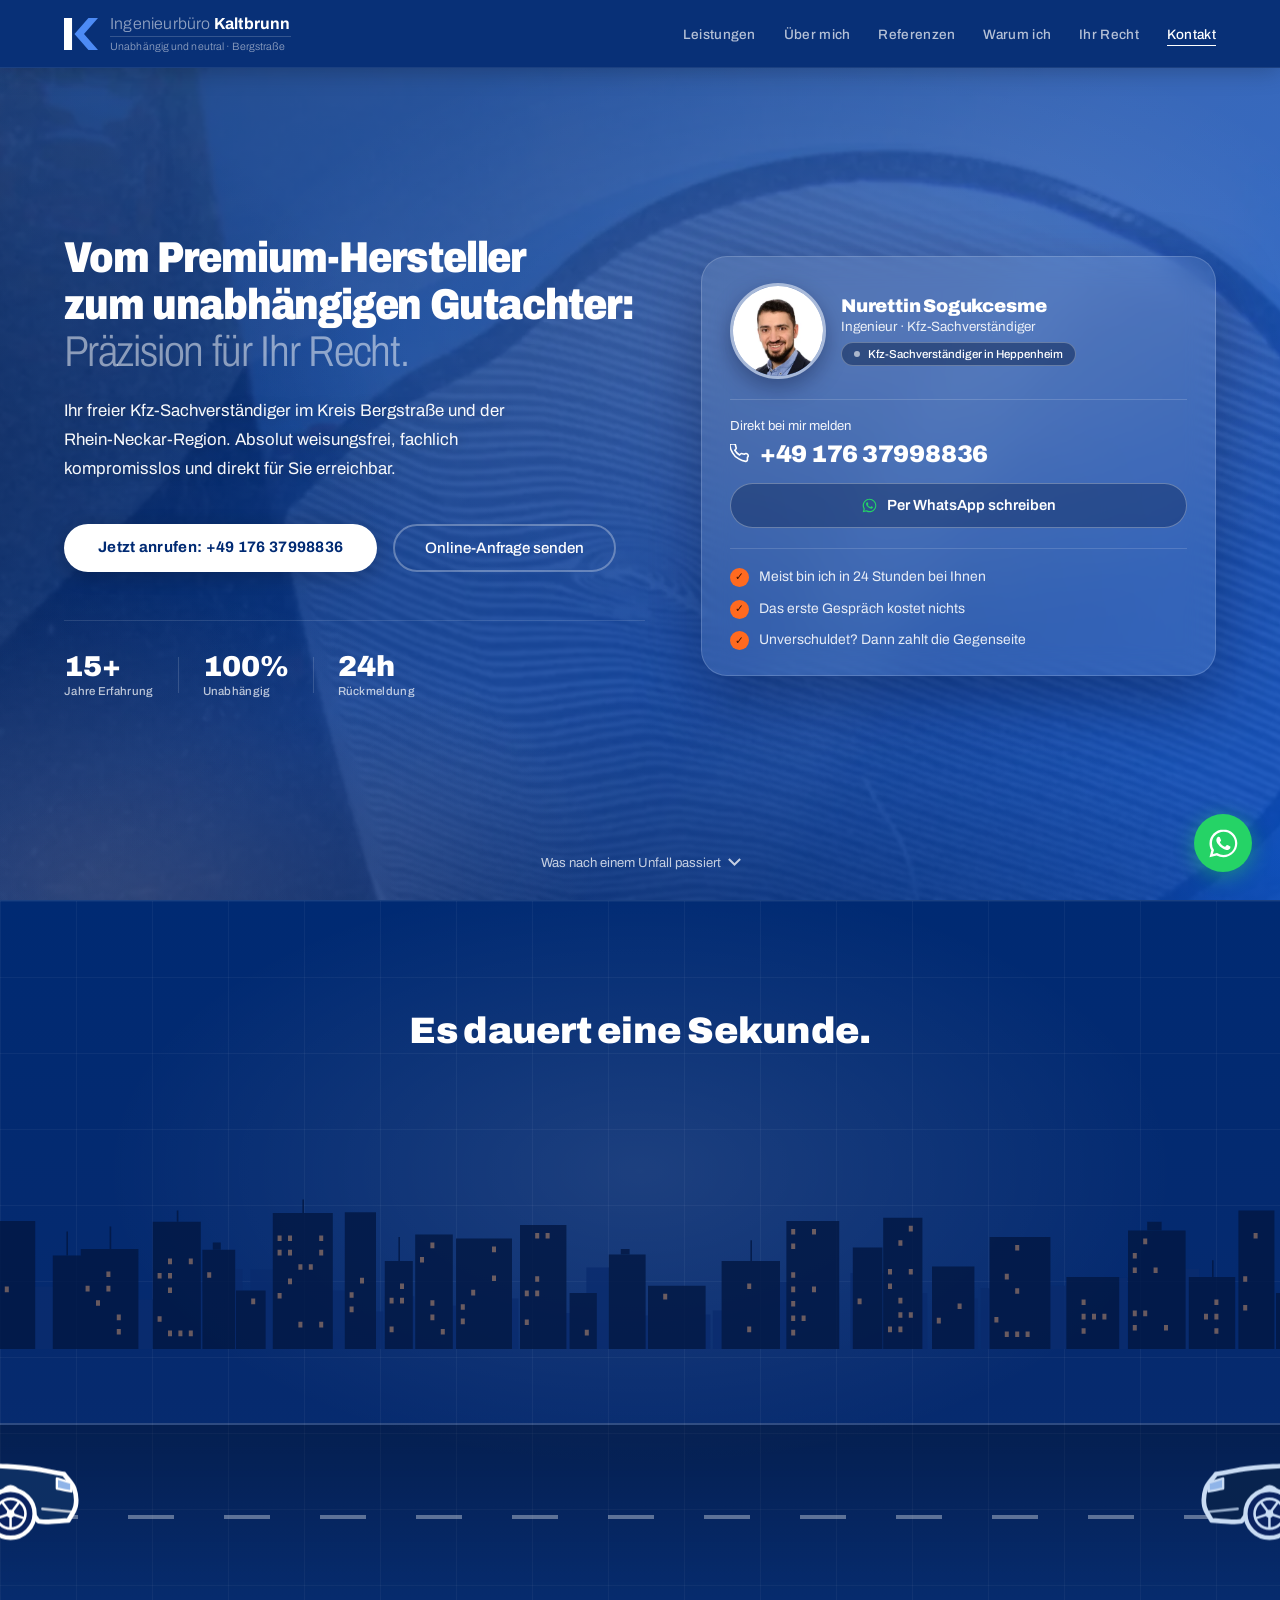
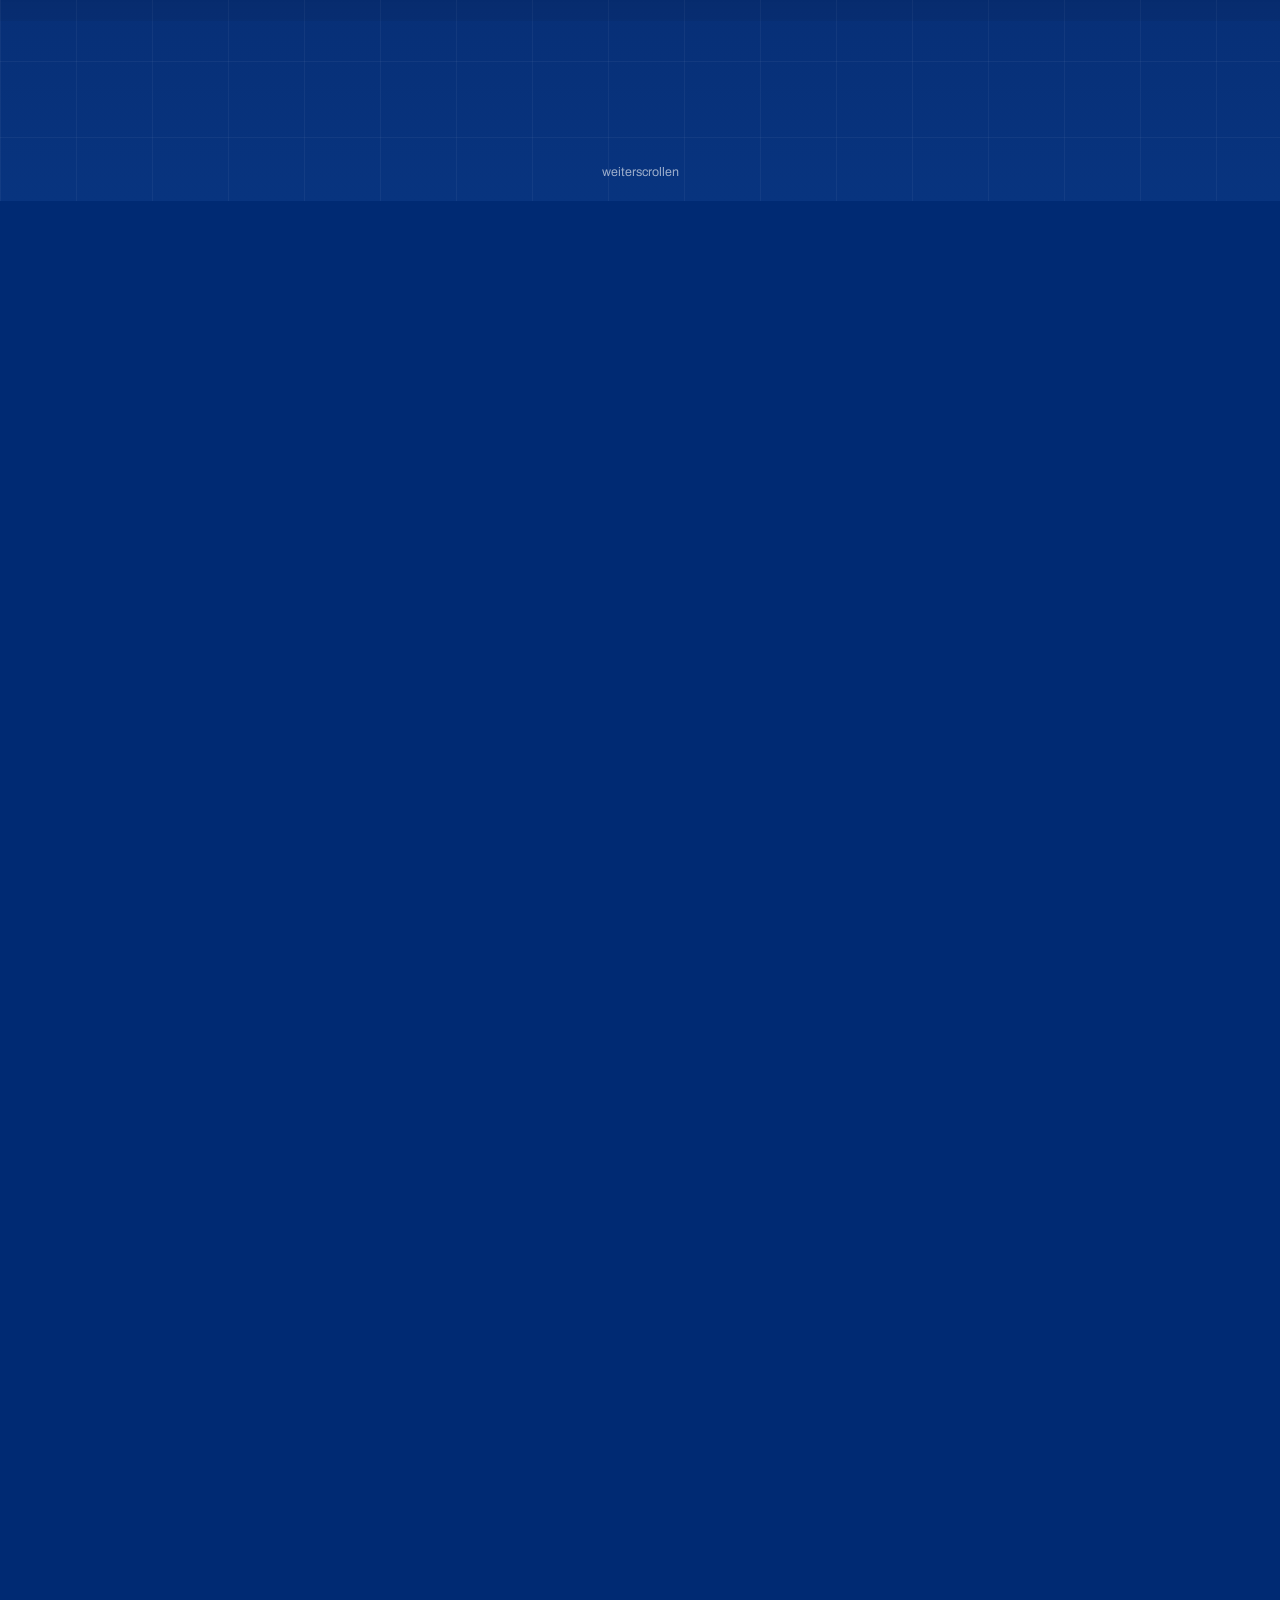
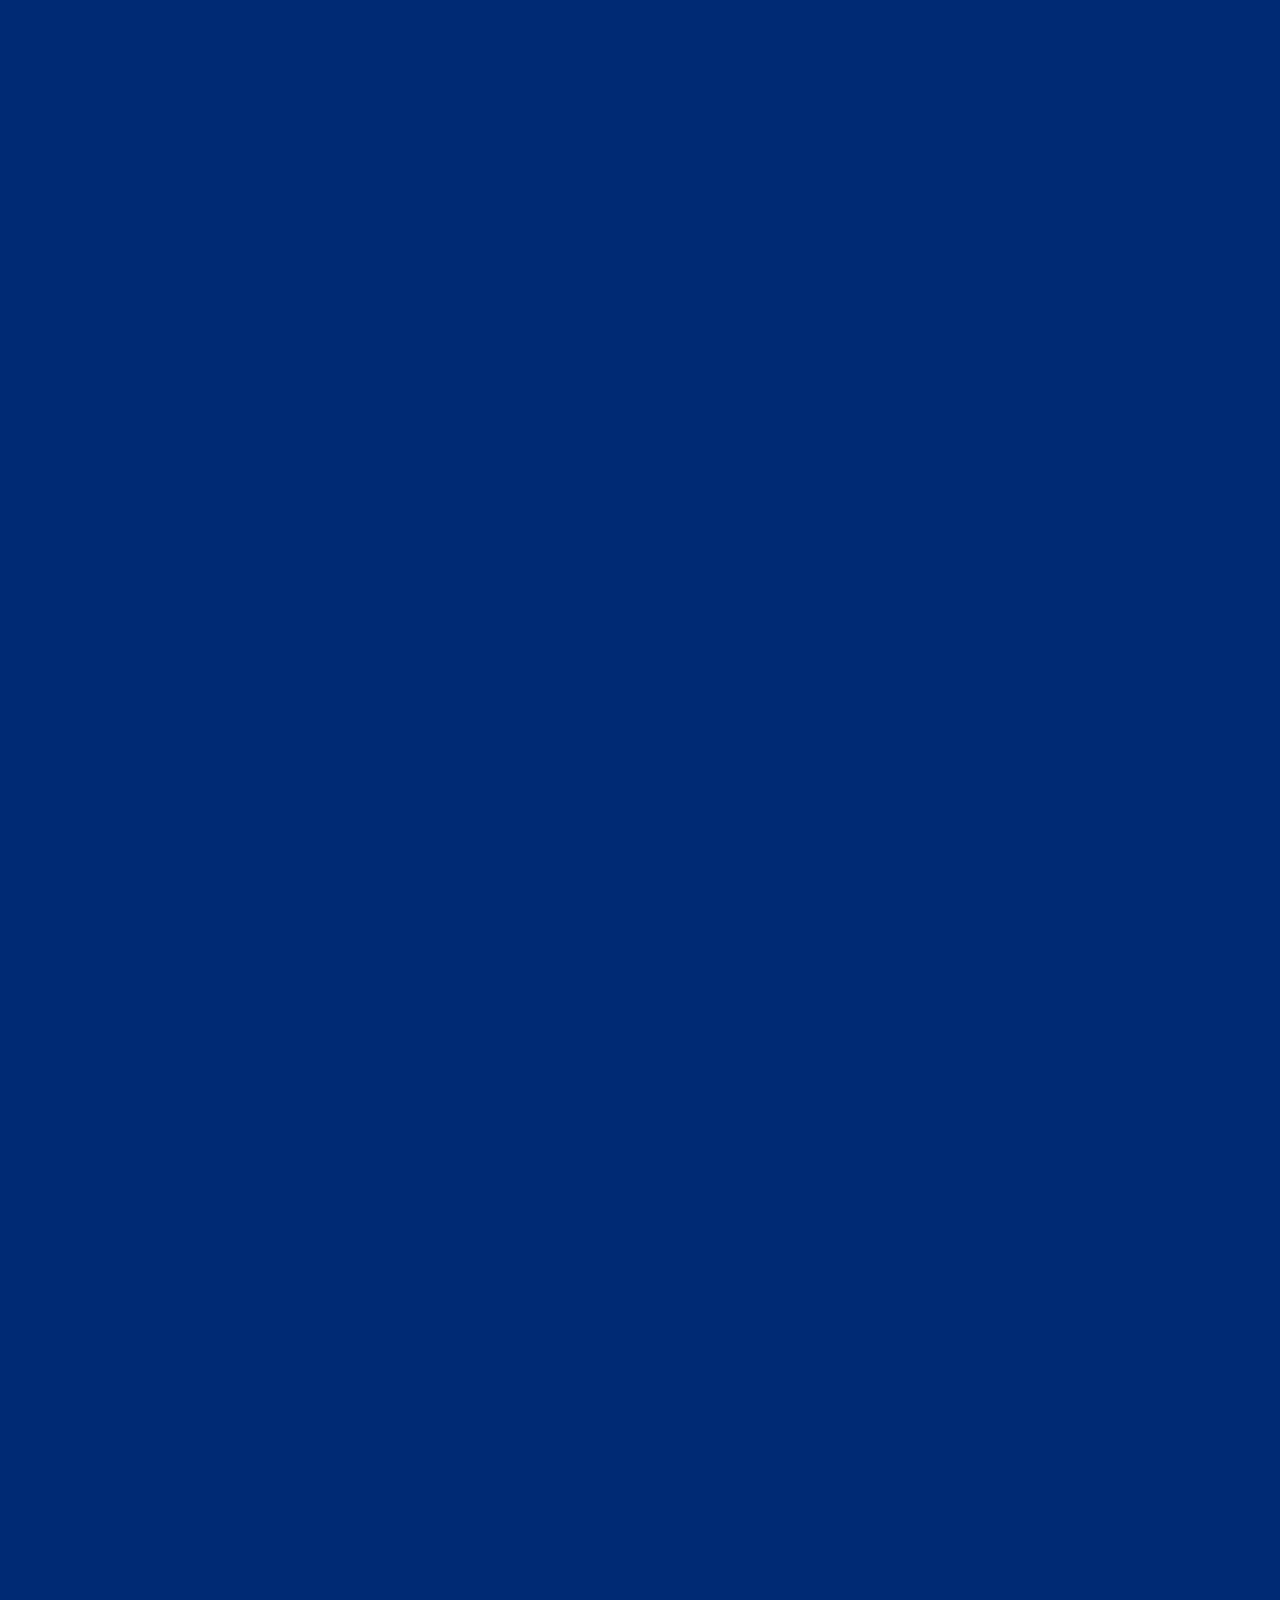
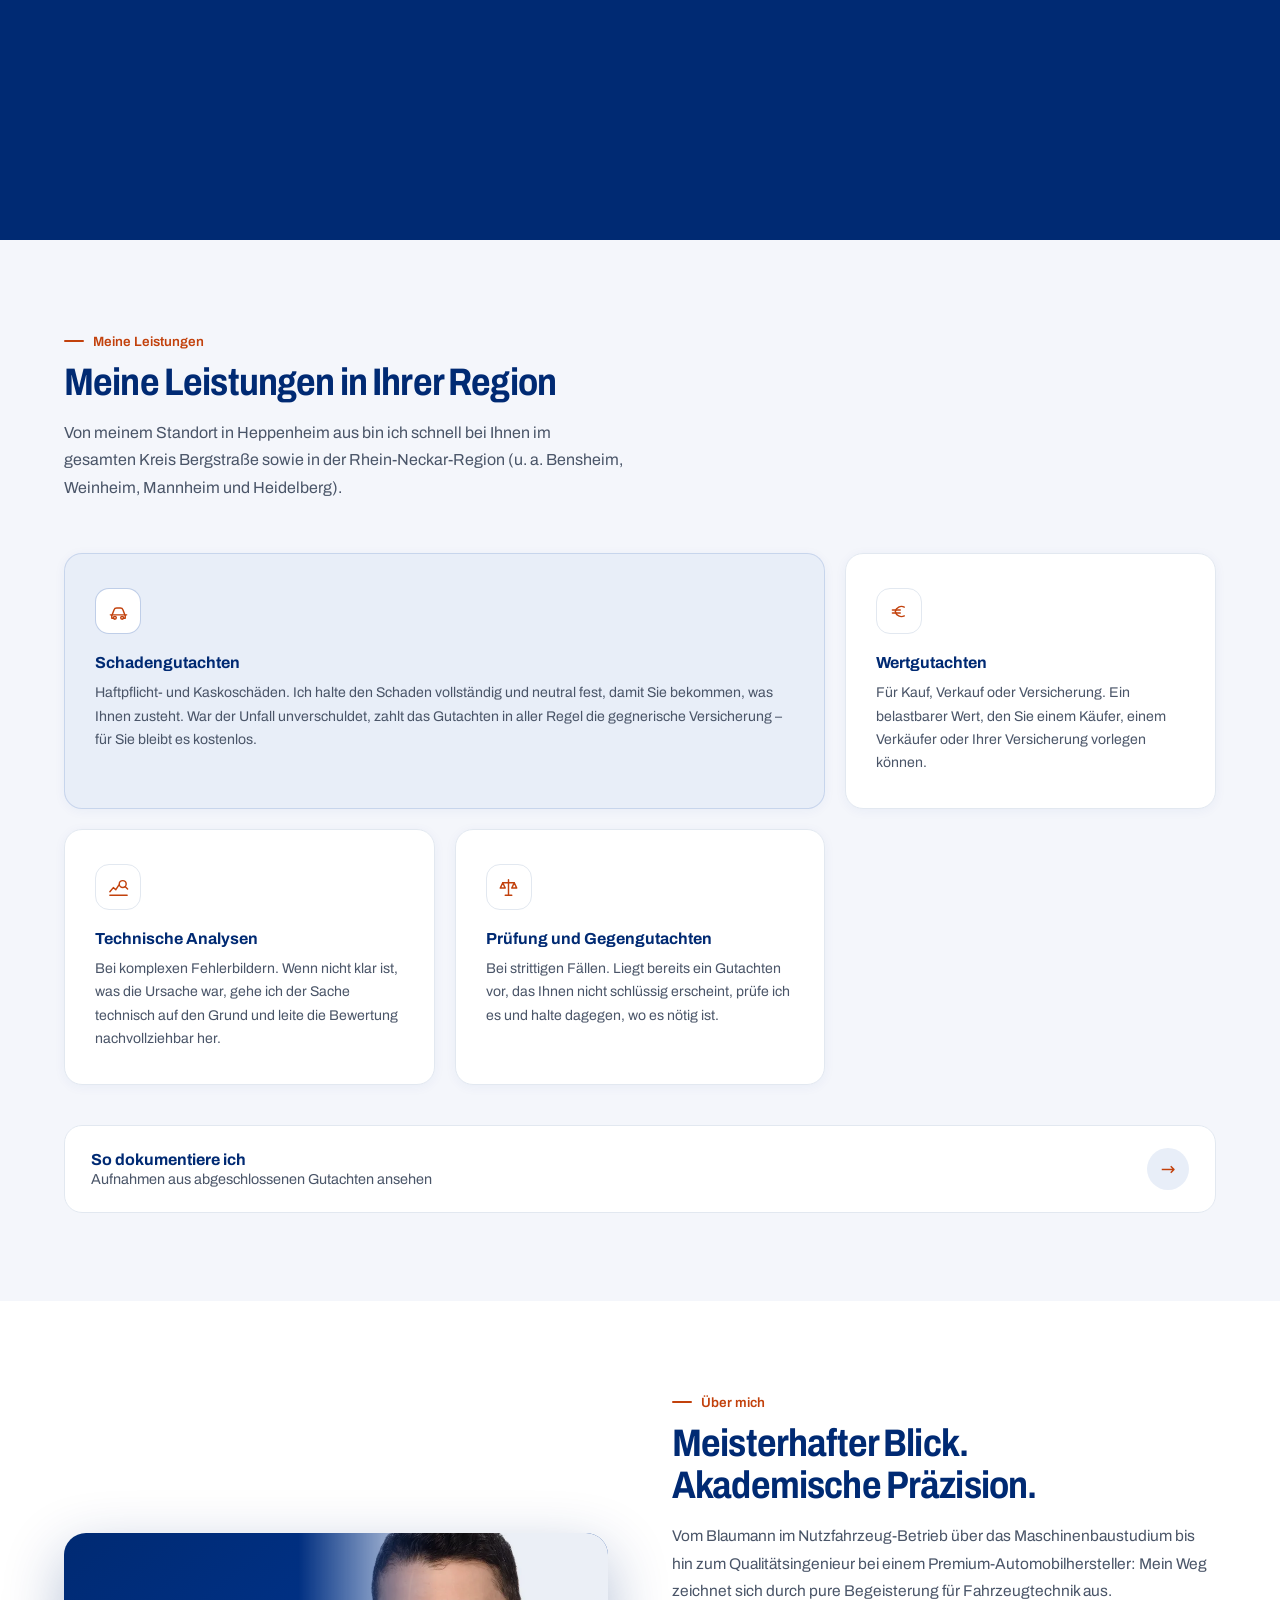
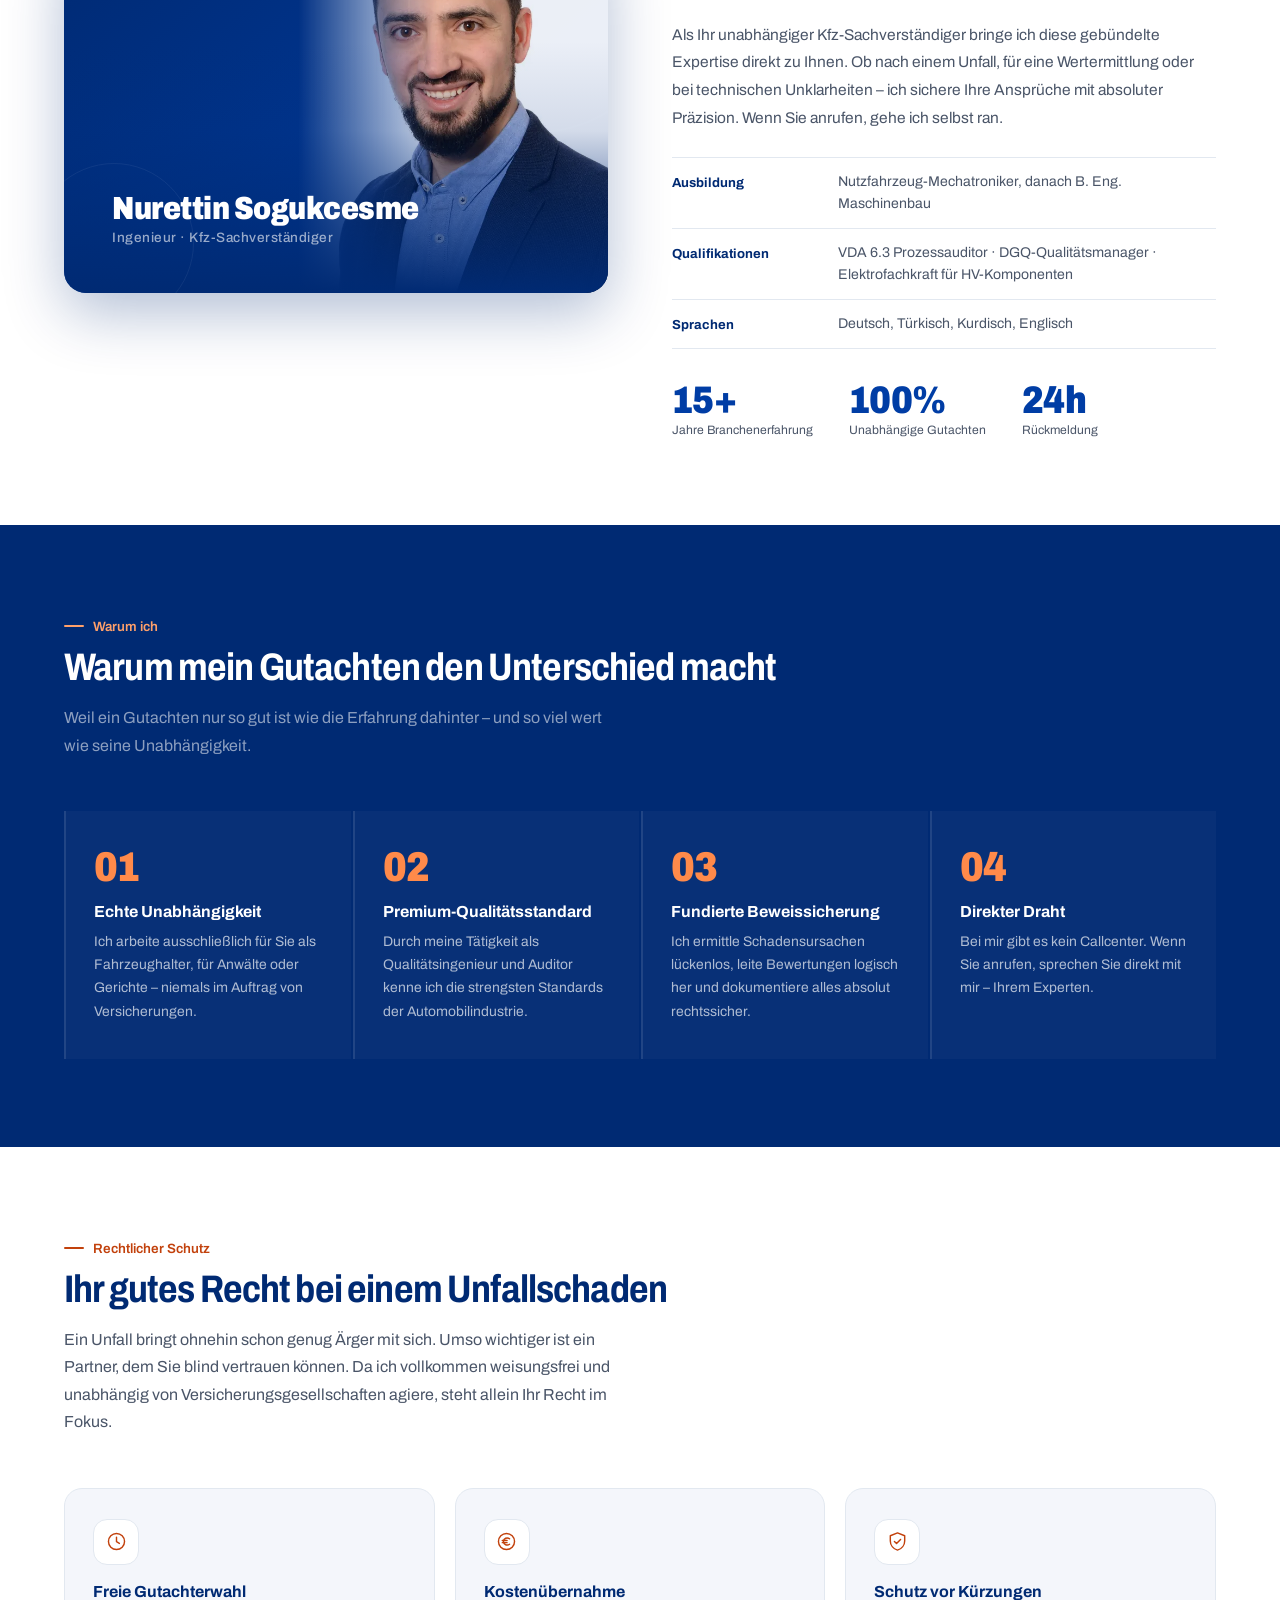
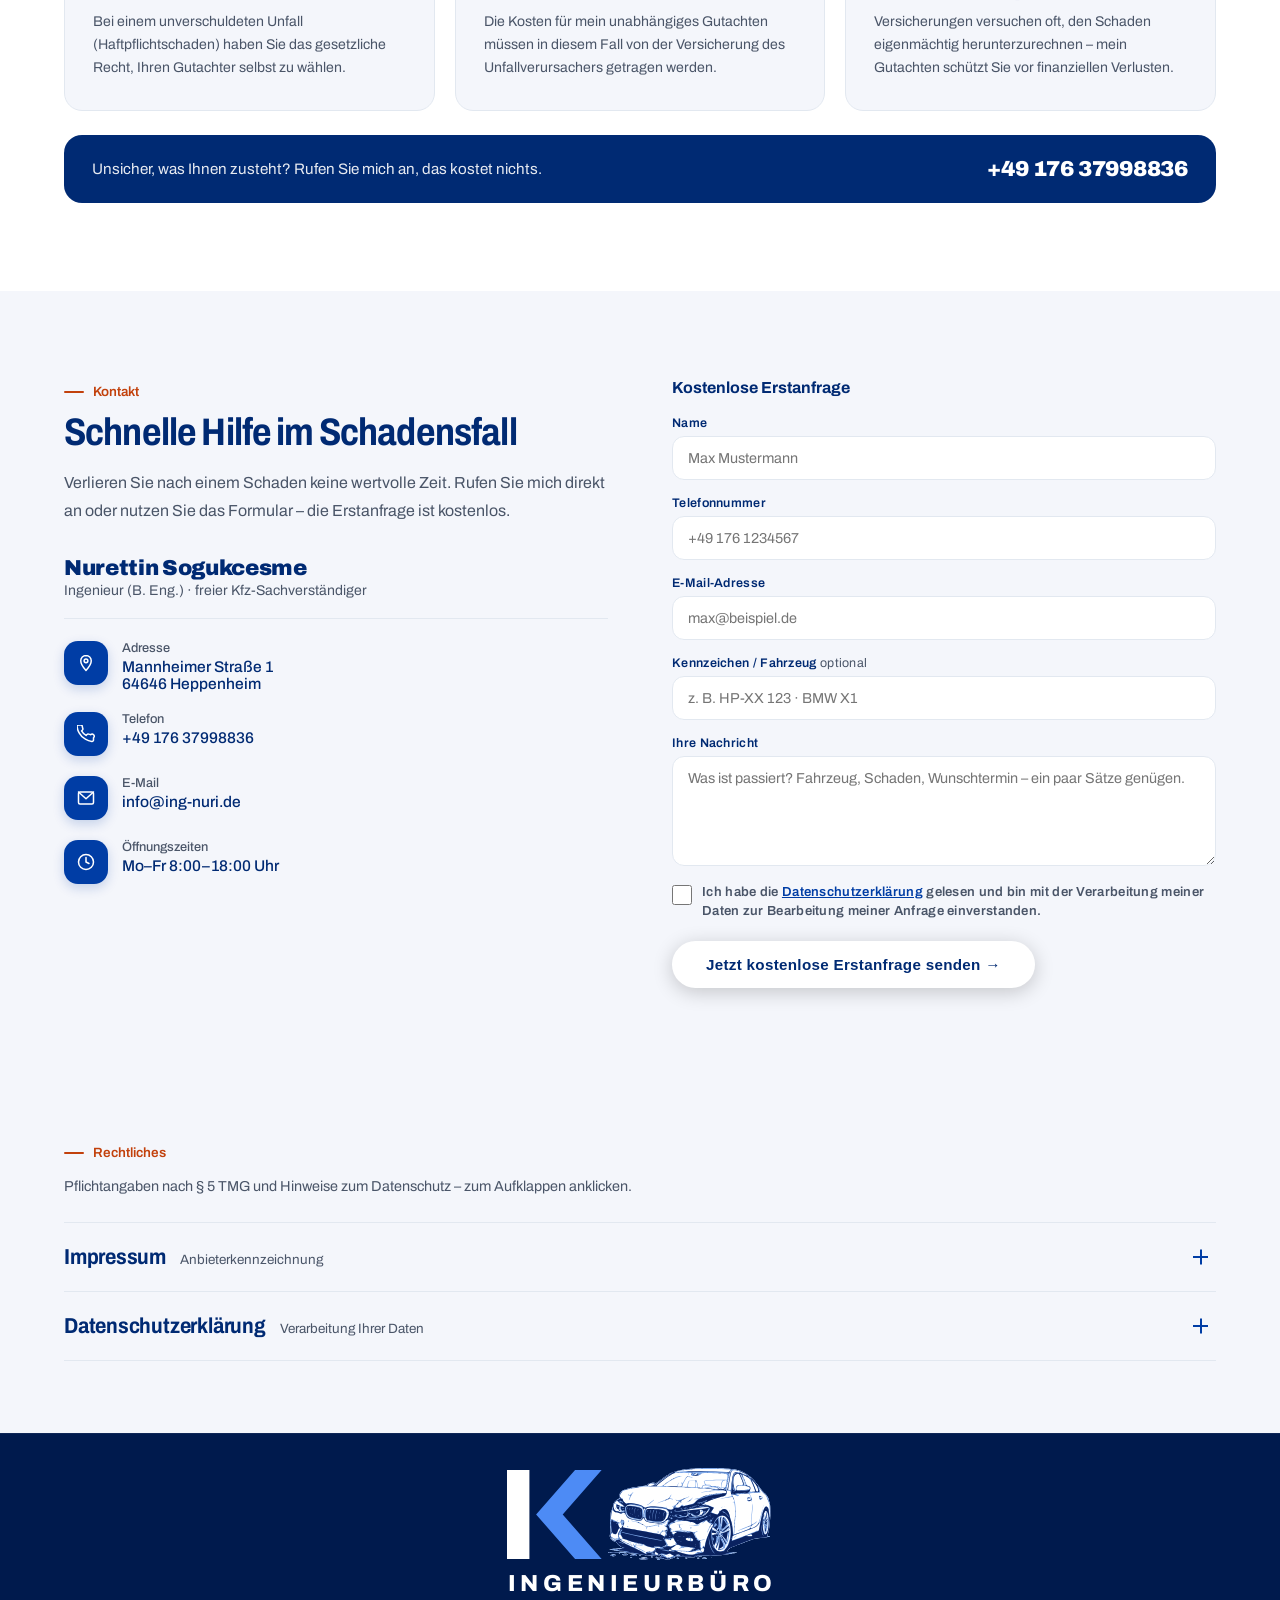
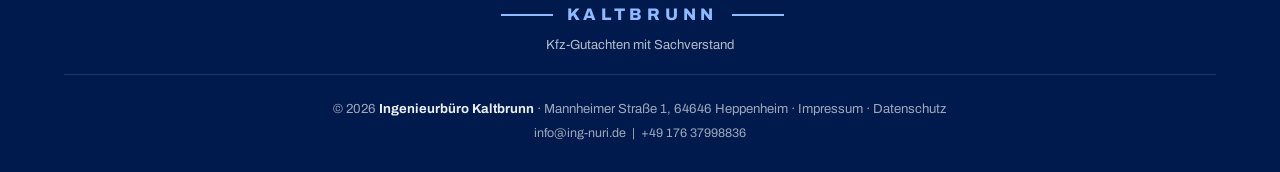
==== index.html @ 7374e22c "Fahrzeugstreifen entfernt Bilal, mit Bildschirmfoto: redundante Infos weglassen.  Der Streifen "Ich " ====
<!DOCTYPE html>
<html lang="de">
<head>
  <meta charset="UTF-8"/>
  <meta name="viewport" content="width=device-width, initial-scale=1.0"/>
  <meta name="theme-color" content="#002a73"/>
  <meta name="description" content="Unabhängige Kfz-Gutachten aus Heppenheim: Unfall- und Wertgutachten im Kreis Bergstraße. Gerichtsverwertbar, kurzfristige Termine, Erstberatung kostenfrei."/>
  <meta name="author" content="Nurettin Sogukcesme, Ingenieurbüro Kaltbrunn"/>
  <meta name="robots" content="index, follow, max-image-preview:large"/>
  <link rel="canonical" href="https://www.ing-nuri.de/"/>
  <meta property="og:type" content="website"/>
  <meta property="og:locale" content="de_DE"/>
  <meta property="og:site_name" content="Ingenieurbüro Kaltbrunn"/>
  <meta property="og:title" content="Ingenieurbüro Kaltbrunn – Kfz-Gutachten mit Sachverstand"/>
  <meta property="og:description" content="Unabhängige Kfz-Gutachten aus Heppenheim: Unfall- und Wertgutachten im Kreis Bergstraße. Gerichtsverwertbar, kurzfristige Termine, Erstberatung kostenfrei."/>
  <meta property="og:url" content="https://www.ing-nuri.de/"/>
  <meta name="twitter:card" content="summary_large_image"/>
  <link rel="icon" href="data:image/svg+xml,%3Csvg xmlns='http://www.w3.org/2000/svg' viewBox='0 0 112 112'%3E%3Cdefs%3E%3ClinearGradient id='l' x1='0' y1='0' x2='0' y2='1'%3E%3Cstop offset='0' stop-color='%23ffffff'/%3E%3Cstop offset='1' stop-color='%238fadd4'/%3E%3C/linearGradient%3E%3C/defs%3E%3Ccircle cx='56' cy='56' r='55' fill='%23002a73'/%3E%3Cpath d='M26 69 L20.8 65.1 L27 63.7 L21.8 60.1 L28.6 58.9 L25.6 55.3 L38 56.1 L46.5 55.7 L54 47.9 L71.5 47.9 L79.5 55.7 L93 56.9 L97.4 59.9 L98 69 Z' fill='url(%23l)'/%3E%3Ccircle cx='40' cy='68.5' r='7.6' fill='%230b2f66'/%3E%3Ccircle cx='40' cy='68.5' r='4' fill='%23cfe0f5'/%3E%3Ccircle cx='83' cy='68.5' r='7.6' fill='%230b2f66'/%3E%3Ccircle cx='83' cy='68.5' r='4' fill='%23cfe0f5'/%3E%3Cg stroke='%23ff8a1f' stroke-width='4.4' stroke-linecap='round'%3E%3Cpath d='M19 52 L7 41.5'/%3E%3Cpath d='M25 45.5 L20.5 35'/%3E%3Cpath d='M15 59 L3 57'/%3E%3C/g%3E%3C/svg%3E"/>
  <title>Ingenieurbüro Kaltbrunn – Kfz-Gutachten mit Sachverstand | Heppenheim</title>
  <style>
    /* Archivo, variabel in Breite und Gewicht, lokal eingebettet.
       Eine Datei für Fließtext und schmale Schlagzeilen. */
    @font-face{font-family:'Archivo';font-style:normal;font-weight:300 900;
      font-stretch:62% 125%;font-display:swap;
      src:url([data-uri]) format('woff2');}
    :root {
      --font-sans: 'Archivo', system-ui, -apple-system, 'Segoe UI', sans-serif;
      --font-condensed: 'Archivo', system-ui, -apple-system, 'Segoe UI', sans-serif;
    }
    *, *::before, *::after { box-sizing: border-box; margin: 0; padding: 0; }

    :root {
      --blue:       #003DA5;
      --blue-dark:  #002a73;
      --blue-mid:   #0050cc;
      --blue-light: #5b93e8;   /* Punkt im Siegel */
      --blue-pale:  #e8eef8;
      /* Der Akzent kommt aus dem Feuer der Marke – er nimmt dem
         Behördenblau die Kühle. --flamme-tief ist dieselbe Farbe,
         nur dunkel genug für Text auf Weiß (Kontrast 5,2:1). */
      --flamme:      #ff6a1f;
      --flamme-tief: #c2410c;
      --white:      #ffffff;
      --gray-light: #f4f6fb;
      --gray-mid:   #e2e8f0;
      --gray-text:  #4a5568;
      --text:       #1a202c;
    }

    .skip-link {
      position: fixed; left: 12px; top: -80px; z-index: 300;
      background: var(--white); color: var(--blue-dark);
      padding: 12px 20px; border-radius: 4px; font-weight: 700;
      text-decoration: none; transition: top 0.2s;
    }
    .skip-link:focus { top: 12px; }
    :where(a, button, input, select, textarea, summary):focus-visible {
      outline: 2px solid var(--blue-mid); outline-offset: 3px;
    }
    /* Tippziele in Fußzeile und Rechtstexten auf mindestens 24px */
    footer a, .impressum-block a { display: inline-block; padding-block: 4px; }
    input[type=checkbox] { width: 20px !important; height: 20px !important; }

    /* Schmale Achse für Schlagzeilen – bei Archivo eine Achse, keine zweite Datei */
    .hero-content h1, h2.section-title, .ueber-name,
    .stat-num, .warum-num, .footer-claim strong {
      font-stretch: 84%;
      letter-spacing: -0.015em;
    }
    .hero-content h1 { letter-spacing: -0.028em; word-spacing: 0.06em; }
    h2.section-title { letter-spacing: -0.022em; }
    .nav-stamp { font-stretch: 92%; }

    html { scroll-behavior: smooth; -webkit-text-size-adjust: 100%; }
    body { font-family: var(--font-sans); color: var(--text); background: var(--white); overflow-x: hidden; -webkit-tap-highlight-color: transparent; }
    section[id] { scroll-margin-top: 76px; }
    a:focus-visible, button:focus-visible, input:focus-visible, select:focus-visible, textarea:focus-visible {
      outline: 2px solid var(--blue-mid); outline-offset: 2px; border-radius: 3px;
    }
    img { max-width: 100%; }

    /* ── SCROLL REVEAL ── */
    .reveal {
      opacity: 0;
      transform: translateY(36px);
      transition: opacity 0.7s cubic-bezier(.22,1,.36,1), transform 0.7s cubic-bezier(.22,1,.36,1);
    }
    .reveal.visible { opacity: 1; transform: translateY(0); }
    .reveal-left  { opacity: 0; transform: translateX(-40px); transition: opacity 0.7s cubic-bezier(.22,1,.36,1), transform 0.7s cubic-bezier(.22,1,.36,1); }
    .reveal-right { opacity: 0; transform: translateX(40px);  transition: opacity 0.7s cubic-bezier(.22,1,.36,1), transform 0.7s cubic-bezier(.22,1,.36,1); }
    .reveal-left.visible, .reveal-right.visible { opacity: 1; transform: translateX(0); }
    .delay-1 { transition-delay: 0.1s; }
    .delay-2 { transition-delay: 0.2s; }
    .delay-3 { transition-delay: 0.3s; }
    .delay-4 { transition-delay: 0.4s; }

    /* ── NAV ── */
    nav {
      position: fixed; top: 0; left: 0; right: 0; z-index: 100;
      background: rgba(0,42,115,0.97);
      backdrop-filter: blur(12px);
      display: flex; align-items: center; justify-content: space-between;
      padding: 0 5%; height: 68px;
      box-shadow: 0 2px 24px rgba(0,0,0,0.25);
      border-bottom: 1px solid rgba(255,255,255,0.08);
      transition: background 0.3s;
    }
    .nav-logo { display: flex; align-items: center; gap: 12px; text-decoration: none; }
    .nav-stamp {
      width: 34px; height: 32px;
      border: 0; border-radius: 0;
      display: grid; place-items: center;
      color: var(--white); flex-shrink: 0; position: relative;
      transition: opacity 0.3s;
    }
    .nav-stamp::after { content: none; }
    .nav-stamp .marke-k { width: 100%; height: 100%; }
    /* Das Monogramm ist reine Geometrie und traegt bis unter 20 px –
       anders als die Zeichnung, die dort zu Matsch wurde. */
    .nav-stamp { --k-balken: #ffffff; --k-winkel: #4d8bf5; }
    .nav-logo:hover .nav-stamp { opacity: 0.82; }
    .nav-logo:hover .nav-stamp { border-color: rgba(255,255,255,0.9); }
    .nav-title { color: var(--white); font-size: 1rem; font-weight: 700; letter-spacing: 0.2px; }
    .nav-title span { color: rgba(255,255,255,0.55); font-weight: 300; }
    .nav-claim {
      display: block; color: rgba(255,255,255,0.62);
      font-size: 0.66rem; font-weight: 500; letter-spacing: 0.1px;
      margin-top: 4px; padding-top: 4px;
      border-top: 1px solid rgba(255,255,255,0.18);
    }
    .nav-links { display: flex; gap: 28px; list-style: none; }
    /* auf Telefonen bliebe für den Claim nur ein Umbruch – er steht dort in der Fußzeile */
    @media (max-width: 480px) { .nav-claim { display: none; } }
    .nav-links a {
      color: rgba(255,255,255,0.7); text-decoration: none;
      font-size: 0.85rem; font-weight: 500; letter-spacing: 0.3px;
      transition: color 0.2s; position: relative; padding-bottom: 2px;
    }
    .nav-links a::after {
      content: ''; position: absolute; bottom: -2px; left: 0; right: 0;
      height: 1.5px; background: var(--white); transform: scaleX(0);
      transition: transform 0.25s cubic-bezier(.22,1,.36,1);
    }
    .nav-links a:hover { color: var(--white); }
    .nav-links a:hover::after { transform: scaleX(1); }
    .nav-links a.active { color: var(--white); }
    .nav-links a.active::after { transform: scaleX(1); }

    /* Burger (nur mobil sichtbar) */
    .nav-burger {
      display: none;
      background: none; border: none; cursor: pointer;
      width: 44px; height: 44px; margin-right: -8px;
      align-items: center; justify-content: center;
      flex-direction: column; gap: 5px;
      -webkit-tap-highlight-color: transparent;
    }
    .nav-burger span {
      display: block; width: 24px; height: 2px;
      background: var(--white); border-radius: 2px;
      transition: transform 0.3s cubic-bezier(.22,1,.36,1), opacity 0.2s;
    }
    nav.open .nav-burger span:nth-child(1) { transform: translateY(7px) rotate(45deg); }
    nav.open .nav-burger span:nth-child(2) { opacity: 0; }
    nav.open .nav-burger span:nth-child(3) { transform: translateY(-7px) rotate(-45deg); }

    /* Mobiles Menü-Panel */
    .mobile-menu {
      position: fixed; top: 68px; left: 0; right: 0; z-index: 99;
      background: rgba(0,26,77,0.98);
      backdrop-filter: blur(14px);
      -webkit-backdrop-filter: blur(14px);
      border-bottom: 1px solid rgba(255,255,255,0.08);
      box-shadow: 0 16px 40px rgba(0,0,0,0.35);
      display: flex; flex-direction: column;
      padding: 8px 0 16px;
      transform: translateY(-12px); opacity: 0; visibility: hidden; pointer-events: none;
      transition: transform 0.3s cubic-bezier(.22,1,.36,1), opacity 0.3s, visibility 0.3s;
    }
    .mobile-menu.open { transform: translateY(0); opacity: 1; visibility: visible; pointer-events: auto; }
    .mobile-menu a {
      color: rgba(255,255,255,0.85); text-decoration: none;
      font-size: 1rem; font-weight: 500; letter-spacing: 0.3px;
      padding: 14px 6%;
      border-bottom: 1px solid rgba(255,255,255,0.06);
      transition: background 0.2s, color 0.2s;
    }
    .mobile-menu a:active, .mobile-menu a:hover { background: rgba(255,255,255,0.06); color: var(--white); }
    .mobile-menu .mobile-menu-cta {
      margin: 14px 6% 0; text-align: center;
      background: var(--white); color: var(--blue-dark);
      font-weight: 700; border-radius: 100px; border-bottom: none;
      padding: 14px;
    }
    .mobile-menu .mobile-menu-cta:hover, .mobile-menu .mobile-menu-cta:active { background: var(--blue-pale); color: var(--blue-dark); }
    .menu-backdrop {
      position: fixed; inset: 0; z-index: 98;
      background: rgba(0,10,35,0.5);
      opacity: 0; visibility: hidden; pointer-events: none;
      transition: opacity 0.3s, visibility 0.3s;
    }
    .menu-backdrop.open { opacity: 1; visibility: visible; pointer-events: auto; }

    /* ── HERO ── */
    #hero {
      margin-top: 68px;
      /* Hintergrundbild nach Nurettins Vorgabe: ein Fahrzeugdetail, hier die
         Reflexionspruefung auf dunklem Lack. Es liegt ganz unten, darueber
         derselbe Verlauf wie vorher, nur nicht mehr deckend – so bleibt die
         Struktur als Textur sichtbar und der Text behaelt seinen Grund.

         Mobile first: die kleine Fassung (900 px, 19 KB) ist die Grundregel,
         die grosse (1600 px, 43 KB) holt sich erst, wer den Platz hat. */
      background:
        radial-gradient(75% 60% at 64% 32%, rgba(255,255,255,0.13), rgba(255,255,255,0) 62%),
        radial-gradient(58% 52% at 8% 98%, rgba(255,186,140,0.16), rgba(255,186,140,0) 68%),
        radial-gradient(95% 65% at 50% 118%, rgba(0,12,40,0.5), rgba(0,12,40,0) 68%),
        radial-gradient(70% 90% at -10% 50%, rgba(0,12,40,0.32), rgba(0,12,40,0) 60%),
        linear-gradient(135deg, rgba(0,42,115,0.84) 0%, rgba(0,61,165,0.78) 55%, rgba(0,74,199,0.80) 100%),
        url("fotos/anriss-hintergrund-klein.webp") center / cover no-repeat,
        var(--blue-dark);
      /* Genau eine Bildschirmhoehe, abzueglich der 68 px Navigationsleiste,
         die #hero als margin-top traegt: Anriss und Sequenz enden bzw.
         beginnen damit exakt an der Bildkante, man sieht nie zwei
         Abschnitte gleichzeitig.

         Vorher stand hier 88svh (da lugte die Sequenz 40 px hervor), dann
         kurz min-height: auto – damit endete der Anriss schon bei 72 % der
         Hoehe und die Stadt schob sich mit ins Bild. */
      min-height: calc(100svh - 68px);
      display: flex; align-items: center;
      position: relative; overflow: hidden; padding: 60px 5%;
    }

    /* Der Anriss fuellt genau eine Bildschirmhoehe, damit man nie zwei
       Abschnitte gleichzeitig sieht. Dadurch bleibt unten Platz – bei
       1920x1080 sind es 275 px. Der bekommt hier eine Aufgabe statt leer
       zu stehen: ein Hinweis, dass es weitergeht, und wohin.

       Mobile first: am Handy passt der Anriss ohnehin nicht auf einen
       Schirm, dort gibt es weder Platz noch Grund dafuer. Der Hinweis
       erscheint erst ab 701 px. */
    .hero-weiter { display: none; }
    @media (min-width: 701px) {
      #hero {
        padding-bottom: 96px;
        background-image:
          radial-gradient(75% 60% at 64% 32%, rgba(255,255,255,0.13), rgba(255,255,255,0) 62%),
          radial-gradient(58% 52% at 8% 98%, rgba(255,186,140,0.16), rgba(255,186,140,0) 68%),
          radial-gradient(95% 65% at 50% 118%, rgba(0,12,40,0.5), rgba(0,12,40,0) 68%),
          radial-gradient(70% 90% at -10% 50%, rgba(0,12,40,0.32), rgba(0,12,40,0) 60%),
          linear-gradient(135deg, rgba(0,42,115,0.84) 0%, rgba(0,61,165,0.78) 55%, rgba(0,74,199,0.80) 100%),
          url("fotos/anriss-hintergrund.webp");
      }
      .hero-weiter {
        display: flex; align-items: center; gap: 9px;
        position: absolute; left: 50%; bottom: 30px; z-index: 4;
        transform: translateX(-50%);
        color: rgba(255,255,255,0.75); text-decoration: none;
        font-size: 0.82rem; transition: color 0.2s;
      }
      .hero-weiter:hover { color: var(--white); }
      .hero-weiter i {
        display: block; width: 9px; height: 9px;
        border-right: 2px solid currentColor; border-bottom: 2px solid currentColor;
        transform: rotate(45deg) translate(-2px, -2px);
        animation: weiter-tippen 2.2s ease-in-out infinite;
      }
      @keyframes weiter-tippen {
        0%, 100% { transform: rotate(45deg) translate(-2px, -2px); }
        50%      { transform: rotate(45deg) translate(1px, 1px); }
      }
    }
    @media (prefers-reduced-motion: reduce) {
      .hero-weiter i { animation: none; }
    }
    /* Zwei Spalten: links die Aussage, rechts etwas, das man anfassen kann.
       Eine halbe Seite Blau ohne Inhalt sah leer aus – das war sie auch. */
    .hero-inner {
      position: relative; z-index: 4; width: 100%;
      max-width: 1240px; margin: 0 auto;
      display: grid; grid-template-columns: minmax(0, 1.06fr) minmax(0, 0.94fr);
      gap: 56px; align-items: center;
    }
    @media (max-width: 1080px) { .hero-inner { gap: 36px; } }

    /* ═══ ANRISS-HINTERGRUND — als Block wieder entfernbar ═══════
       Zwei Zutaten: Licht (im Verlauf von #hero) und ein Messblatt.
       Rückgängig: diesen Block löschen und den Verlauf von #hero auf
       den linearen zurücksetzen. */

    /* Nur noch ein feines, driftendes Raster – die Eckmarken und der
       Maßstab am Blattrand sind raus, die haben nach Formular ausgesehen. */
    /* ═══ Ende Anriss-Hintergrund ════════════════════════════════ */

    .btn-call-mobile { display: none; }
      10%  { opacity: 1; }
      90%  { opacity: 0.4; }
      100% { transform: translateY(var(--end-y, -60px)) scale(1); opacity: 0; }
    }

    /* Das einzige verbliebene Raster: gross, blass, langsam driftend. */
    .hero-grid {
      position: absolute; inset: 0; pointer-events: none; z-index: 1;
      background-image: linear-gradient(rgba(255,255,255,0.045) 1px, transparent 1px),
                        linear-gradient(90deg, rgba(255,255,255,0.045) 1px, transparent 1px);
      background-size: 76px 76px;
      animation: grid-drift 26s linear infinite;
    }
    @keyframes grid-drift { 0% { background-position: 0 0; } 100% { background-position: 76px 76px; } }

    .hero-content { position: relative; z-index: 4; max-width: 620px; }
    .hero-eyebrow {
      display: inline-flex; align-items: center; gap: 8px;
      background: rgba(255,255,255,0.1);
      border: 1px solid rgba(255,255,255,0.2);
      color: rgba(255,255,255,0.9);
      font-size: 0.82rem; font-weight: 500; letter-spacing: 0;
      padding: 7px 16px; margin-bottom: 28px; border-radius: 100px;
      animation: fade-down 0.8s cubic-bezier(.22,1,.36,1) both;
    }
    .hero-eyebrow::before { content: ''; width: 6px; height: 6px; background: rgba(255,255,255,0.6); border-radius: 50%; animation: pulse 2s infinite; }
    /* In der Tafel sitzt die Blase unter Name und Funktion. Dort ist die
       Spalte neben dem Foto schmal, deshalb kleiner und ohne den Abstand,
       den sie ueber der Ueberschrift brauchte. */
    .hero-panel .hero-eyebrow {
      align-self: flex-start; margin: 5px 0 0;
      font-size: 0.72rem; padding: 5px 12px; animation: none;
      /* Gegen die echten Bildpunkte der Tafel gemessen. Mit 0,9 Deckkraft
         auf der Schrift waren es 4,36; seit das Hintergrundbild durchkommt,
         reicht auch volles Weiss nicht (4,49). Die Blase bekommt deshalb
         einen eigenen, dunkleren Grund, statt den Schleier fuer alle
         anderen Rollen mit zu verstaerken. */
      color: var(--white);
      background: rgba(0,20,58,0.42); border-color: rgba(255,255,255,0.28);
    }
    @keyframes pulse { 0%,100% { opacity: 1; } 50% { opacity: 0.3; } }
    @keyframes fade-down { from { opacity: 0; transform: translateY(-16px); } to { opacity: 1; transform: translateY(0); } }

    .hero-content h1 {
      font-family: var(--font-condensed);
      font-size: clamp(1.9rem, 3.5vw, 2.7rem); font-weight: 900;
      color: var(--white); line-height: 1.08; margin-bottom: 22px;
      animation: fade-up 0.9s 0.1s cubic-bezier(.22,1,.36,1) both;
    }
    .hero-content h1 span { color: rgba(255,255,255,0.5); font-weight: 300; }
    @keyframes fade-up { from { opacity: 0; transform: translateY(24px); } to { opacity: 1; transform: translateY(0); } }

    .hero-content p {
      color: rgba(255,255,255,0.97); font-size: 1.05rem; line-height: 1.72;
      margin-bottom: 40px; max-width: 480px;
      text-shadow: 0 1px 14px rgba(0,10,40,0.3);
      animation: fade-up 0.9s 0.2s cubic-bezier(.22,1,.36,1) both;
    }
    .hero-cta {
      display: flex; gap: 16px; flex-wrap: wrap;
      animation: fade-up 0.9s 0.3s cubic-bezier(.22,1,.36,1) both;
    }
    .btn-primary {
      background: var(--white); color: var(--blue-dark);
      font-weight: 700; padding: 15px 34px; border: none; border-radius: 100px;
      font-size: 0.95rem; cursor: pointer; text-decoration: none; letter-spacing: 0.3px;
      transition: background 0.2s, transform 0.2s, box-shadow 0.2s; display: inline-block;
      box-shadow: 0 4px 20px rgba(0,0,0,0.2);
    }
    .btn-primary:hover { background: var(--blue-pale); transform: translateY(-2px); box-shadow: 0 8px 28px rgba(0,0,0,0.25); }
    .btn-outline {
      border: 2px solid rgba(255,255,255,0.3); color: var(--white);
      font-weight: 500; padding: 14px 30px; border-radius: 100px;
      font-size: 0.95rem; cursor: pointer; text-decoration: none;
      transition: border-color 0.2s, background 0.2s, transform 0.2s; display: inline-block;
    }
    .btn-outline:hover { border-color: var(--white); background: rgba(255,255,255,0.08); transform: translateY(-2px); }

    .hero-stats {
      display: flex; align-items: center; gap: 24px;
      margin-top: 48px;
      padding-top: 32px;
      border-top: 1px solid rgba(255,255,255,0.12);
      animation: fade-up 0.9s 0.45s cubic-bezier(.22,1,.36,1) both;
    }
    .hero-stat-num {
      font-family: var(--font-condensed);
      font-size: 1.8rem; font-weight: 900; color: var(--white); line-height: 1;
    }
    .hero-stat-label {
      font-size: 0.72rem; color: rgba(255,255,255,0.72);
      font-weight: 500; margin-top: 3px; letter-spacing: 0.3px;
    }
    .hero-stat-divider {
      width: 1px; height: 36px;
      background: rgba(255,255,255,0.15); flex-shrink: 0;
    }

    /* Kontakttafel im Anriss. Traegt die Marke in voller Groesse – am Handy
       ist sie damit ueberhaupt zum ersten Mal zu sehen – und darunter das,
       weswegen jemand hier ist: die Nummer. */
    .hero-panel {
      background: rgba(255,255,255,0.09);
      border: 1px solid rgba(255,255,255,0.17);
      border-radius: 26px;
      padding: 26px 28px 24px;
      backdrop-filter: blur(14px); -webkit-backdrop-filter: blur(14px);
      box-shadow: 0 26px 64px rgba(0,10,40,0.34);
      animation: fade-up 0.9s 0.35s cubic-bezier(.22,1,.36,1) both;
    }
    /* Oben in der Tafel steht jetzt ein Foto statt der gezeichneten Marke.
       Klein in der Kopfzeile trägt die Zeichnung; auf 268 px vergrößert
       las sie sich als Clipart. Und ein Gesicht ist ohnehin das stärkere
       Argument als ein Signet. */
    .hero-panel-person {
      display: flex; align-items: center; gap: 15px;
      padding-bottom: 20px;
    }
    .hero-panel-foto {
      width: 96px; height: 96px; flex-shrink: 0;
      border-radius: 50%; object-fit: cover;
      border: 3px solid rgba(255,255,255,0.5);
      box-shadow: 0 8px 22px rgba(0,10,40,0.35);
    }
    .hero-panel-wer { display: flex; flex-direction: column; gap: 3px; min-width: 0; }
    .hero-panel-wer strong {
      font-family: var(--font-condensed);
      font-size: 1.15rem; font-weight: 900; color: var(--white); letter-spacing: -0.01em;
    }
    .hero-panel-wer span { font-size: 0.84rem; color: rgba(255,255,255,0.88); }
    .hero-panel-trenner { height: 1px; background: rgba(255,255,255,0.16); margin-bottom: 18px; }
    .hero-panel-label {
      /* 0,86 ergab mit dem Hintergrundbild darunter 4,47 und damit knapp
         unter AA – die Aufnahme hellt die Tafel leicht auf. */
      font-size: 0.82rem; color: rgba(255,255,255,0.94); margin-bottom: 8px;
    }
    .hero-panel-tel {
      display: flex; align-items: center; gap: 11px;
      color: var(--white); text-decoration: none;
      font-family: var(--font-condensed);
      font-size: 1.5rem; font-weight: 900; letter-spacing: -0.01em;
      transition: opacity 0.2s;
    }
    .hero-panel-tel:hover { opacity: 0.8; }
    .hero-panel-tel svg { width: 19px; height: 19px; flex-shrink: 0; }
    .hero-panel-wa {
      display: flex; align-items: center; justify-content: center; gap: 9px;
      margin-top: 16px;
      /* Dunkles statt hellem Glas: mit dem Hintergrundbild unter der Tafel
         fiel die Beschriftung von 4,84 auf 4,09 und damit unter AA. */
      background: rgba(0,22,64,0.34); color: var(--white);
      border: 1px solid rgba(255,255,255,0.30); text-decoration: none;
      font-size: 0.92rem; font-weight: 600;
      padding: 13px 16px; border-radius: 100px;
      transition: background 0.2s, border-color 0.2s, color 0.2s, transform 0.2s;
    }
    .hero-panel-wa svg { color: #25D366; transition: color 0.2s; }
    .hero-panel-wa:hover, .hero-panel-wa:active {
      background: #25D366; border-color: #25D366; color: #05341a; transform: translateY(-1px);
    }
    .hero-panel-wa:hover svg, .hero-panel-wa:active svg { color: #05341a; }
    .hero-panel-wa svg { width: 17px; height: 17px; flex-shrink: 0; }
    .hero-panel-punkte {
      list-style: none; margin-top: 20px; padding-top: 18px;
      border-top: 1px solid rgba(255,255,255,0.14);
      display: flex; flex-direction: column; gap: 11px;
    }
    .hero-panel-punkte li {
      display: flex; align-items: flex-start; gap: 10px;
      font-size: 0.87rem; line-height: 1.5; color: rgba(255,255,255,0.88);
    }
    .hero-panel-punkte li::before {
      content: '✓'; flex-shrink: 0;
      width: 19px; height: 19px; margin-top: 1px; border-radius: 50%;
      /* Vorher 40 % Deckkraft – das las sich braun. Jetzt das Orange der
         Seite (--flamme), und der Haken dunkel darauf, weil Weiss auf
         diesem Orange nicht traegt. */
      background: var(--flamme); border: 0;
      display: grid; place-items: center;
      font-size: 0.66rem; font-weight: 700; color: #3d1300;
    }

    /* ── SHARED ── */
    section { padding: 88px 5%; }
    /* Gesperrte Versalien sind die Schrift von Formularen und Schildern.
       Stattdessen: normale Schreibweise, warmer Akzent, kurzer Strich. */
    .section-label {
      display: inline-flex; align-items: center; gap: 9px;
      font-size: 0.84rem; font-weight: 600; letter-spacing: 0;
      text-transform: none; color: var(--flamme-tief); margin-bottom: 12px;
    }
    .section-label::before {
      content: ''; width: 20px; height: 2px; border-radius: 2px;
      background: currentColor; flex-shrink: 0;
    }
    h2.section-title {
      font-family: var(--font-condensed);
      font-size: clamp(1.9rem, 3vw, 2.6rem); font-weight: 700;
      color: var(--blue-dark); margin-bottom: 16px; line-height: 1.1;
    }
    .section-intro {
      color: var(--gray-text); font-size: 1rem; line-height: 1.72;
      max-width: 560px; margin-bottom: 52px;
    }

    /* ── LEISTUNGEN ── */
    #leistungen { background: var(--gray-light); }
    .leistungen-grid {
      display: grid; grid-template-columns: repeat(3, 1fr);
      gap: 20px;
    }
    .leistung-card:first-child { grid-column: span 2; }
    @media (max-width: 1000px) {
      .leistungen-grid { grid-template-columns: repeat(2, 1fr); }
      .leistung-card:first-child { grid-column: span 2; }
    }
    @media (max-width: 680px) {
      .leistungen-grid { grid-template-columns: 1fr; }
      .leistung-card:first-child { grid-column: auto; }
    }
    .leistung-card {
      background: var(--white);
      border: 1px solid var(--gray-mid);
      padding: 34px 30px; border-radius: 18px;
      box-shadow: 0 2px 12px rgba(0,61,165,0.05);
      transition: transform 0.45s cubic-bezier(.16,1,.3,1), box-shadow 0.45s cubic-bezier(.16,1,.3,1);
    }
    .leistung-card:hover { transform: translateY(-3px); box-shadow: 0 16px 40px rgba(0,42,115,0.13); }
    .leistung-card.featured { background: var(--blue-pale); border-color: rgba(0,61,165,0.14); }
    .leistung-icon {
      width: 46px; height: 46px; margin-bottom: 20px;
      border: 1px solid var(--gray-mid); border-radius: 14px;
      display: grid; place-items: center; color: var(--flamme-tief);
      background: var(--white);
      transition: border-color 0.3s, background 0.3s, color 0.3s;
    }
    .leistung-icon svg {
      width: 23px; height: 23px; fill: none; stroke: currentColor;
      stroke-width: 1.5; stroke-linecap: round; stroke-linejoin: round;
    }
    .leistung-card:hover .leistung-icon { border-color: var(--flamme-tief); background: var(--flamme-tief); color: var(--white); }
    .leistung-card.featured .leistung-icon { border-color: rgba(0,61,165,0.25); }
    .leistung-card h3 { font-size: 1rem; font-weight: 700; color: var(--blue-dark); margin-bottom: 10px; }
    .leistung-card p { font-size: 0.88rem; color: var(--gray-text); line-height: 1.65; }

    .ref-teaser {
      display: flex; align-items: center; justify-content: space-between; gap: 20px;
      /* 40 statt 26: den Abstand zum Raster hielt vorher der
         Fahrzeugstreifen, der dazwischen stand. */
      margin-top: 40px; padding: 22px 26px;
      background: var(--white); border: 1px solid var(--gray-mid); border-radius: 18px;
      text-decoration: none; color: inherit;
      transition: border-color 0.25s, box-shadow 0.25s, transform 0.25s;
    }
    .ref-teaser:hover {
      border-color: var(--flamme); transform: translateY(-2px);
      box-shadow: 0 14px 34px rgba(0,42,115,0.12);
    }
    .ref-teaser-text { display: flex; flex-direction: column; gap: 3px; font-size: 0.9rem; color: var(--gray-text); }
    .ref-teaser-text strong { font-size: 1rem; color: var(--blue-dark); }
    .ref-teaser-pfeil {
      flex-shrink: 0; width: 42px; height: 42px; border-radius: 50%;
      background: var(--blue-pale); color: var(--flamme-tief);
      display: grid; place-items: center; font-size: 1.1rem;
      transition: background 0.25s, color 0.25s, transform 0.25s;
    }
    .ref-teaser:hover .ref-teaser-pfeil { background: var(--flamme-tief); color: var(--white); transform: translateX(3px); }

    /* ── ÜBER NURI ── */
    #ueber { background: var(--white); }
    .ueber-inner { display: grid; grid-template-columns: 1fr 1fr; gap: 64px; align-items: center; }
    .ueber-visual {
      background: linear-gradient(140deg, var(--blue-dark) 0%, var(--blue) 100%);
      border-radius: 22px; padding: 48px;
      position: relative; overflow: hidden; min-height: 360px;
      display: flex; flex-direction: column; justify-content: flex-end;
      box-shadow: 0 20px 60px rgba(0,42,115,0.3);
    }
    .ueber-visual::before {
      content: ''; position: absolute; top: -60px; right: -60px;
      width: 260px; height: 260px;
      border: 2px solid rgba(255,255,255,0.08); border-radius: 50%;
      animation: orbit 12s linear infinite;
    }
    .ueber-visual::after {
      content: ''; position: absolute; bottom: -30px; left: -30px;
      width: 160px; height: 160px;
      border: 1.5px solid rgba(255,255,255,0.06); border-radius: 50%;
      animation: orbit 18s linear infinite reverse;
    }
    @keyframes orbit { from { transform: rotate(0deg) scale(1); } to { transform: rotate(360deg) scale(1.05); } }
    .ueber-photo {
      position: absolute; top: 0; right: 0; bottom: 0; left: 0;
      z-index: 0;
    }
    .ueber-photo img {
      position: absolute; right: 0; bottom: 0;
      height: 115%; width: auto; max-width: none;
      object-fit: cover; object-position: top center;
      -webkit-mask-image: linear-gradient(to left, black 55%, transparent 100%);
      mask-image: linear-gradient(to left, black 55%, transparent 100%);
      opacity: 0.92;
    }
    .ueber-photo::after {
      content: '';
      position: absolute; inset: 0;
      background: linear-gradient(0deg, var(--blue-dark) 0%, rgba(0,42,115,0.1) 45%, transparent 70%);
    }
    .ueber-visual::after { z-index: 0; }
    .ueber-name { font-family: var(--font-condensed); font-size: 2rem; font-weight: 900; color: var(--white); margin-bottom: 4px; position: relative; z-index: 1; }
    .ueber-role { color: rgba(255,255,255,0.6); font-size: 0.85rem; font-weight: 500; letter-spacing: 0.5px; position: relative; z-index: 1; }
    .ueber-text p { color: var(--gray-text); font-size: 0.97rem; line-height: 1.78; margin-bottom: 16px; }
    .ueber-fakten { list-style: none; margin-top: 26px; border-top: 1px solid var(--gray-mid); }
    .ueber-fakten li {
      padding: 13px 0; border-bottom: 1px solid var(--gray-mid);
      font-size: 0.88rem; line-height: 1.55; color: var(--gray-text);
      display: grid; grid-template-columns: 150px 1fr; gap: 16px;
    }
    .ueber-fakten b {
      font-size: 0.82rem; font-weight: 700; color: var(--blue-dark);
      align-self: start; padding-top: 2px;
    }
    @media (max-width: 560px) { .ueber-fakten li { grid-template-columns: 1fr; gap: 4px; } }
    .ueber-stats { display: flex; gap: 36px; margin-top: 32px; }
    .stat { }
    .stat-num {
      font-family: var(--font-condensed); font-size: 2.4rem; font-weight: 900;
      color: var(--blue); line-height: 1;
      transition: transform 0.3s;
    }
    .stat:hover .stat-num { transform: scale(1.08); }
    .stat-label { font-size: 0.76rem; color: var(--gray-text); margin-top: 4px; }

    /* ── WARUM ── */
    #warum { background: var(--blue-dark); }
    #warum .section-label { color: #ffa06a; }
    #warum h2.section-title { color: var(--white); }
    #warum .section-intro { color: rgba(255,255,255,0.55); }
    .warum-grid { display: grid; grid-template-columns: repeat(auto-fit, minmax(220px, 1fr)); gap: 2px; }
    .warum-item {
      background: rgba(255,255,255,0.03); padding: 36px 28px;
      border-left: 2px solid rgba(255,255,255,0.1);
      transition: background 0.3s, border-left-color 0.3s;
    }
    .warum-item:hover { background: rgba(255,255,255,0.06); border-left-color: rgba(255,138,74,0.6); }
    .warum-num {
      font-family: var(--font-condensed); font-size: 2.6rem; font-weight: 900;
      line-height: 1; margin-bottom: 14px;
      color: #ff8a4a;
      transition: color 0.4s, transform 0.4s;
    }
    .warum-item:hover .warum-num { color: #ffa06a; transform: translateY(-2px); }
    .warum-item h3 { font-size: 1rem; font-weight: 700; color: var(--white); margin-bottom: 10px; }
    .warum-item p { font-size: 0.87rem; color: rgba(255,255,255,0.68); line-height: 1.68; }


    /* ── IHR GUTES RECHT ── */
    #ihr-recht { background: var(--white); }
    .recht-inner { max-width: 1240px; margin: 0 auto; }
    .recht-karten {
      display: grid; grid-template-columns: repeat(auto-fit, minmax(280px, 1fr));
      gap: 20px;
    }
    .recht-karte {
      background: var(--gray-light); border: 1px solid var(--gray-mid);
      border-radius: 18px; padding: 30px 28px;
      transition: transform 0.45s cubic-bezier(.16,1,.3,1), box-shadow 0.45s cubic-bezier(.16,1,.3,1);
    }
    .recht-karte:hover { transform: translateY(-3px); box-shadow: 0 16px 40px rgba(0,42,115,0.12); }
    .recht-symbol {
      width: 46px; height: 46px; margin-bottom: 18px;
      border: 1px solid var(--gray-mid); border-radius: 14px; background: var(--white);
      display: grid; place-items: center; color: var(--flamme-tief);
      transition: border-color 0.3s, background 0.3s, color 0.3s;
    }
    .recht-symbol svg {
      width: 23px; height: 23px; fill: none; stroke: currentColor;
      stroke-width: 1.5; stroke-linecap: round; stroke-linejoin: round;
    }
    .recht-karte:hover .recht-symbol { border-color: var(--flamme-tief); background: var(--flamme-tief); color: var(--white); }
    .recht-karte h3 { font-size: 1rem; font-weight: 700; color: var(--blue-dark); margin-bottom: 10px; }
    .recht-karte p { font-size: 0.88rem; color: var(--gray-text); line-height: 1.65; }
    .recht-cta {
      display: flex; align-items: center; justify-content: space-between;
      gap: 20px; flex-wrap: wrap;
      margin-top: 24px; padding: 22px 28px;
      background: var(--blue-dark); border-radius: 18px;
      text-decoration: none; transition: background 0.25s, transform 0.25s;
    }
    .recht-cta:hover { background: var(--blue); transform: translateY(-2px); }
    .recht-cta span { color: rgba(255,255,255,0.9); font-size: 0.95rem; }
    .recht-cta strong {
      font-family: var(--font-condensed); font-size: 1.35rem; font-weight: 900;
      color: var(--white); letter-spacing: -0.01em; white-space: nowrap;
    }
    @media (max-width: 600px) {
      .recht-karte { padding: 24px 22px; }
      .recht-cta { padding: 20px 22px; gap: 10px; }
      .recht-cta strong { font-size: 1.2rem; }
    }


    /* ══ UNFALL-SEQUENZ ═══════════════════════════════════════════════════
       Scroll-Erzaehlung: zwei Wagen stossen zusammen, einer der Beteiligten
       ruft diese Seite auf. Bewusst hinter dem Anriss – ein Vorspann haette
       genau die Anrufe gekostet, um die es geht.
       Gesteuert wird ueber vier Fortschrittswerte, die das Skript als
       CSS-Variablen setzt; hier steht nur, was daraus wird. */
    /* Die feine Linie oben ersetzt die Kante, die vorher die
       Vertrauensleiste gezogen hat – ohne sie laufen Anriss und Sequenz
       als ein einziges blaues Feld ineinander. */
    .unfall {
      height: 460vh; position: relative; padding: 0;
      background: var(--blue-dark);
      border-top: 1px solid rgba(255,255,255,0.10);
    }
    .unfall-buehne { position: sticky; top: 0; height: 100vh; height: 100svh; overflow: hidden; }
    .unfall-szene {
      --anfahrt: 0; --knall: 0; --nach: 0;
      --aussteigen: 0; --gang: 0; --tasche: 0; --hoch: 0;
      --handy: 0; --zoom: 0;
      position: absolute; inset: 0; overflow: hidden;
      background:
        radial-gradient(70% 55% at 50% 30%, rgba(255,255,255,0.10), rgba(255,255,255,0) 60%),
        linear-gradient(180deg, var(--blue-dark) 0%, #062a6e 55%, #08347f 100%);
    }
    .nur-vorlesen {
      position: absolute; width: 1px; height: 1px; overflow: hidden;
      clip: rect(0 0 0 0); clip-path: inset(50%); white-space: nowrap;
    }

    .unfall-himmel {
      position: absolute; inset: 0;
      background-image:
        linear-gradient(rgba(255,255,255,0.045) 1px, transparent 1px),
        linear-gradient(90deg, rgba(255,255,255,0.045) 1px, transparent 1px);
      background-size: 76px 76px;
      opacity: calc(1 - var(--zoom));
    }

    /* Stadt hinter allem. Mobile first: am Handy eine feste Bandhoehe mit
       xMidYMax slice – die Silhouette wird dort seitlich beschnitten statt
       flachgedrueckt, sonst stuenden bei 390 px nur 54 px hohe Kloetze da. 96 px ergibt
       dort Massstab 0,44 statt 0,24.
       Ab 701 px folgt die Hoehe dem Seitenverhaeltnis der Zeichnung, dann
       passt sie ohne Beschnitt.

       Kein Bild, sondern zwei Silhouetten als je ein Pfad plus einer fuer
       alle Fenster: 3,4 KB, neben der eingebetteten Schrift faellt das
       nicht auf. */
    .stadt {
      position: absolute; left: 0; right: 0; bottom: 42%;
      height: 96px; z-index: 0; pointer-events: none;
      opacity: calc(0.9 * (1 - var(--zoom)));
    }
    .stadt svg { width: 100%; height: 100%; display: block; }
    @media (min-width: 701px) {
      .stadt { height: auto; aspect-ratio: 1600 / 220; }
    }

    .strasse {
      position: absolute; left: -5%; right: -5%; top: 58%; height: 22%;
      background: linear-gradient(180deg, rgba(0,0,0,0.28), rgba(0,0,0,0.05));
      border-top: 2px solid rgba(255,255,255,0.16);
      opacity: calc(1 - var(--zoom));
    }
    .strasse-striche {
      position: absolute; left: 0; right: 0; top: 46%; height: 4px;
      background: repeating-linear-gradient(90deg,
        rgba(255,255,255,0.5) 0 46px, rgba(255,255,255,0) 46px 96px);
      opacity: 0.7;
    }

    .wagen {
      position: absolute; top: 64%; left: 50%; z-index: 2;
      width: clamp(180px, 28vw, 350px);
      opacity: calc(1 - var(--zoom));
      will-change: transform;
    }
    .wagen .skizze { width: 100%; height: auto; display: block; }
    /* Zwei Wagen, nicht zweimal derselbe: der Gegner ist eine Spur dunkler
       und kuehler. */
    .wagen-a { --sk-lack: #0d2f63; --sk-glas: #3f6fb5; --sk-linie: #ffffff; }
    .wagen-b { --sk-lack: #08234e; --sk-glas: #2f5896; --sk-linie: #c9dcf4; }
    .wagen-dreh { transform-origin: 50% 80%; }

    /* Der nahe Wagen kommt von links, der Gegner von rechts. Nach dem
       Aufprall federn beide zurueck und stehen schief. */
    /* -100 % heisst: rechte Kante (die Front) genau in der Bildmitte. Bei
       -96 % stand die Front 4 % einer Wagenlaenge DAHINTER, beim Gegner
       ebenso – die beiden fuhren also acht Prozent ineinander, statt sich
       zu treffen. Waehrend des Knalls schieben sie sich um zwei Prozent
       ineinander (das ist die Knautschung), danach federn sie auseinander. */
    .wagen-a {
      transform: translate(calc(-260% + var(--anfahrt) * 160%
                                + var(--knall) * 2% + var(--nach) * -14%), -50%);
    }
    .wagen-a .wagen-dreh { transform: rotate(calc(var(--nach) * -5deg)); }
    .wagen-b {
      transform: translate(calc(160% - var(--anfahrt) * 160%
                                - var(--knall) * 2% + var(--nach) * 14%), -50%) scaleX(-1);
    }
    .wagen-b .wagen-dreh { transform: rotate(calc(var(--nach) * 4deg)); }


    /* Strichmaennchen: steigt aus, greift in die Tasche, hebt das Handy.
       Aus Kaesten gebaut und nicht aus SVG, damit jedes Glied einen
       eigenen Drehpunkt hat, ohne von transform-box abzuhaengen.

       Es steht bei z-index 1 hinter den Wagen und laeuft nach links aus
       dem Umriss des nahen Wagens heraus – dadurch kommt es hinter dem
       Wagen hervor, statt aus dem Nichts zu erscheinen. */
    .figur {
      position: absolute; left: 34%; top: 80%; z-index: 1;
      width: clamp(112px, 13vw, 178px); height: clamp(112px, 13vw, 178px);
      transform:
        translate(calc(-50% - var(--aussteigen) * clamp(90px, 13vw, 210px)),
                  calc(-100% + (1 - var(--aussteigen)) * 34%))
        scale(calc(0.78 + var(--aussteigen) * 0.22));
      opacity: calc(min(1, var(--aussteigen) * 4) * (1 - var(--zoom)));
      will-change: transform;
    }
    .figur i {
      position: absolute; display: block;
      background: rgba(255,255,255,0.92); border-radius: 100px;
    }
    .figur-kopf { left: 41%; top: 0; width: 18%; height: 18%; border-radius: 50%; }
    .figur-rumpf { left: 48.3%; top: 17%; width: 3.4%; height: 38%; }
    .figur-arm { left: 48.5%; top: 22%; width: 3%; height: 26%; transform-origin: 50% 0; }
    .figur-bein { left: 48.4%; top: 54%; width: 3.2%; height: 46%; transform-origin: 50% 0; }

    /* Der linke Arm und beide Beine schwingen mit dem Gang. Der rechte Arm
       hat drei Lagen, deren Gewichte sich zu eins addieren: gehen, in die
       Tasche, Handy hoch. */
    .figur-arm-l { transform: rotate(calc(26deg + var(--gang) * 18deg)); }
    .figur-arm-r {
      transform: rotate(calc(
        (1 - var(--tasche)) * (-24deg - var(--gang) * 18deg)
        + var(--tasche) * (1 - var(--hoch)) * 16deg
        + var(--hoch) * -108deg));   /* ueber die Waagerechte, sonst kein 'hoch' */
    }
    .figur-bein-l { transform: rotate(calc(15deg + var(--gang) * 24deg)); }
    .figur-bein-r { transform: rotate(calc(-15deg - var(--gang) * 24deg)); }

    /* Das Handy in der Hand haengt am Arm und dreht sich zurueck, damit es
       aufrecht bleibt. Es verschwindet, sobald das grosse uebernimmt. */
    /* .figur i setzt border-radius: 100px und schlaegt eine Klasse allein in
       der Spezifitaet – ohne das i hier waere das Handy ein Oval. */
    /* 360 % Armbreite auf 40 % Armhoehe ergab ein Quadrat – das war kein
       Handy. Jetzt hoch statt breit, mit Schirm. */
    .figur i.figur-handy {
      position: absolute; left: -81%; bottom: -10%;
      width: 262%; height: 56%;
      background: rgba(255,255,255,0.95); border-radius: 2px;
      transform: rotate(calc(
        var(--tasche) * (1 - var(--hoch)) * -16deg + var(--hoch) * 108deg));
      opacity: calc(min(1, var(--hoch) * 5) * (1 - min(1, var(--handy) * 4)));
    }
    .figur i.figur-handy::before {
      content: ''; position: absolute; inset: 13% 14%;
      background: #2f5896; border-radius: 1px;
    }

    .knall {
      position: absolute; left: 50%; top: 65%; z-index: 3;
      width: 0; height: 0; pointer-events: none;
      transform: translate(-50%, -50%) scale(calc(0.2 + var(--knall) * 1.1));
      /* Die Strahlen gehoeren zum Aufprall, nicht zum Danach – mit 0,55
         standen sie noch, als die Wagen laengst wieder auseinander waren. */
      opacity: calc(var(--knall) * (1 - var(--nach)) * (1 - var(--zoom)));
    }
    .knall span {
      position: absolute; left: 0; top: 0;
      width: clamp(26px, 4.4vw, 54px); height: 6px; border-radius: 4px;
      background: linear-gradient(90deg, #ff3d2e, #ff8a1f 55%, #ffd93d);
      transform-origin: 0 50%;
    }
    .knall span:nth-child(1) { transform: rotate(-14deg)  translateX(clamp(30px,5vw,64px)); }
    .knall span:nth-child(2) { transform: rotate(28deg)   translateX(clamp(34px,5.6vw,72px)); }
    .knall span:nth-child(3) { transform: rotate(70deg)   translateX(clamp(26px,4.4vw,56px)); }
    .knall span:nth-child(4) { transform: rotate(118deg)  translateX(clamp(32px,5.2vw,68px)); }
    .knall span:nth-child(5) { transform: rotate(160deg)  translateX(clamp(28px,4.8vw,60px)); }
    .knall span:nth-child(6) { transform: rotate(206deg)  translateX(clamp(34px,5.6vw,72px)); }
    .knall span:nth-child(7) { transform: rotate(252deg)  translateX(clamp(26px,4.4vw,56px)); }
    .knall span:nth-child(8) { transform: rotate(306deg)  translateX(clamp(30px,5vw,64px)); }

    .truemmer { position: absolute; left: 50%; top: 65%; pointer-events: none;
                opacity: calc(var(--nach) * (1 - var(--handy) * 0.8)); }
    .truemmer i {
      position: absolute; width: 9px; height: 5px; border-radius: 1px;
      background: rgba(219,231,251,0.85);
    }
    .truemmer i:nth-child(1) { transform: translate(calc(var(--nach) * -120px), calc(var(--nach) * -40px)) rotate(35deg); }
    .truemmer i:nth-child(2) { transform: translate(calc(var(--nach) * 110px),  calc(var(--nach) * -62px)) rotate(-20deg); }
    .truemmer i:nth-child(3) { transform: translate(calc(var(--nach) * -70px),  calc(var(--nach) * 46px))  rotate(60deg); }
    .truemmer i:nth-child(4) { transform: translate(calc(var(--nach) * 84px),   calc(var(--nach) * 38px))  rotate(-48deg); }
    .truemmer i:nth-child(5) { transform: translate(calc(var(--nach) * -150px), calc(var(--nach) * 16px))  rotate(12deg); }
    .truemmer i:nth-child(6) { transform: translate(calc(var(--nach) * 148px),  calc(var(--nach) * 8px))   rotate(-70deg); }

    /* Handy: uebernimmt vom Handy in der Hand, fliegt in die Bildmitte und
       waechst dort ueber den Schirm. Startpunkt in vw/vh statt in Prozent,
       weil sich Prozente in translate auf das Element selbst beziehen und
       nicht auf die Buehne – genau daran ist die erste Fassung der Wagen
       schon einmal gescheitert. */
    /* Der Schirm WIRD die Seite: er waechst nicht nur, er aendert dabei
       sein Seitenverhaeltnis. Deshalb werden hier Breite und Hoehe
       gerechnet statt per scale() gezogen – ein Massstab kann aus 9:17,5
       nie 16:9 machen, und genau das muss passieren, damit der Schirm das
       Fenster wirklich ausfuellt.

       Fuer den Flug aus der Hand in die Bildmitte bleibt es bei scale(),
       das ist billiger und der Kasten aendert sich dort nicht. Erst im
       Zoom uebernehmen Breite und Hoehe. Hochskaliert wird nie: bei
       --handy 1 steht der Massstab auf 1 und bleibt dort.

       Layout kostet das nur innerhalb dieses Kastens – .handy steht
       absolut, die Geschwister ruehrt es nicht an, und contain haelt es
       dabei fest. */
    .handy {
      position: absolute; left: 50%; top: 50%; z-index: 5;
      /* Ausgangsmasse. Der Kasten sitzt mittig (top: 50 % ist noetig, damit
         er am Ende genau das Fenster deckt), die Seite traegt oben eine
         68 px hohe Navigationsleiste. Damit der Kopf des Schirms in seiner
         groessten Handy-Groesse mit Luft darunter steht, braucht es oben
         und unten je 92 px Rand – also Hoehe <= 100vh - 184px. Rueckwaerts
         aufgeloest ueber Hoehe = (Breite - 28) * 17,5/9 + 28 ergibt das
         die Zeile darunter. Eine geratene vh-Zahl liess bei 1440x700 nur
         einen Pixel uebrig. */
      --w0: clamp(260px, calc((100vh - 212px) / 1.94444 + 28px), 500px);
      --h0: calc((var(--w0) - 28px) * 1.94444 + 28px);
      /* Fuellgrad. Er startet erst bei --zoom 0,50: bis dahin waechst
         das Handy als Handy ueber den Massstab, und genau dieser Teil
         soll so bleiben, wie er war. Ab dort uebernehmen Breite und
         Hoehe und ziehen den Schirm nach links und rechts auf. */
      --f: clamp(0, calc((var(--zoom) - 0.50) / 0.36), 1);
      /* An der erhobenen Hand gemessen. */
      --hand-x: -26.5vw; --hand-y: 13.3vh;
      width:  calc(var(--w0) + (100% - var(--w0)) * var(--f));
      height: calc(var(--h0) + (100% - var(--h0)) * var(--f));
      transform:
        translate(calc(-50% + (1 - var(--handy)) * var(--hand-x)),
                  calc(-50% + (1 - var(--handy)) * var(--hand-y)))
        /* Der Massstab erreicht die 1 genau dort, wo der Fuellgrad
           anfaengt – danach aendert sich nur noch der Kasten. */
        scale(calc(min(1, (0.028 + var(--handy) * 0.349) * (1 + var(--zoom) * 3.34))));
      opacity: min(1, calc(var(--handy) * 4));
      contain: layout paint;
      pointer-events: none;
    }
    .unfall-szene[data-schritt="5"] .handy { pointer-events: auto; }

    /* Gehaeuse: Rand und Radius laufen mit dem Fuellgrad auf null, der
       Gehaeuseton blendet weg. Die Deckkraft sitzt auf einer eigenen Lage –
       direkt auf .handy-rahmen haette sie den Schirm mitgenommen. */
    .handy-rahmen {
      position: relative; height: 100%;
      border-radius: calc(46px * (1 - var(--f)));
      padding: calc(14px * (1 - var(--f)));
    }
    .handy-rahmen::before {
      content: ''; position: absolute; inset: 0; border-radius: inherit;
      background: linear-gradient(160deg, #dfe8f6, #9db4d6);
      box-shadow: 0 30px 70px rgba(0,8,30,0.55);
      opacity: calc(1 - min(1, var(--f) * 1.9));
    }
    /* container-type macht die Schirmbreite zur Bezugsgroesse: die Schrift
       waechst mit dem Kasten mit, statt hochgezogen zu werden. Deshalb ist
       sie in jeder Groesse frisch gesetzt und nie ein aufgeblasenes Bild. */
    .handy-schirm {
      position: relative; height: 100%;
      container-type: inline-size;
      border-radius: calc(32px * (1 - var(--f)));
      overflow: hidden;
      background: linear-gradient(160deg, var(--blue-dark), var(--blue));
      display: flex; flex-direction: column;
    }
    /* Am Ende uebernimmt die echte Navigationsleiste der Seite. Bliebe die
       des Schirms stehen, schauten vier Pixel darunter hervor und es waeren
       sichtbar zwei Leisten. */
    .mini-nav {
      opacity: calc(1 - max(0, var(--f) - 0.72) / 0.28);
      background: rgba(0,20,58,0.96); color: var(--white);
      font-size: clamp(0.6rem, 3.3cqw, 1.05rem); font-weight: 500;
      padding: clamp(9px, 3.7cqw, 20px) clamp(11px, 4.3cqw, 52px);
      display: flex; align-items: center; gap: clamp(6px, 2.1cqw, 12px);
      border-bottom: 1px solid rgba(255,255,255,0.10);
      --k-balken: #ffffff; --k-winkel: #4d8bf5;
    }
    .mini-nav b { font-weight: 800; }
    .mini-nav .marke-k { height: clamp(13px, 4.4cqw, 30px); width: auto; flex-shrink: 0; }
    .mini-inhalt {
      flex: 1; min-height: 0;
      display: flex; align-items: center; justify-content: center;
      padding: clamp(16px, 6cqw, 56px) clamp(14px, 5.2cqw, 48px);
    }
    /* Am Fenster waere eine Spalte ueber die volle Breite unlesbar lang –
       ab hier begrenzt, darunter bindet die Grenze nicht. */
    .mini-spalte {
      width: 100%; max-width: 680px;
      display: flex; flex-direction: column; gap: clamp(6px, 2.7cqw, 15px);
    }
    .mini-anriss {
      font-family: var(--font-condensed); font-weight: 900;
      font-size: clamp(1.1rem, 9.2cqw, 3.5rem); line-height: 1.08;
      letter-spacing: -0.02em; color: var(--white); margin: 0;
    }
    .mini-unter {
      font-size: clamp(0.58rem, 3.1cqw, 1.15rem);
      color: rgba(255,255,255,0.82); margin: 0;
    }
    .mini-nummer {
      margin-top: clamp(5px, 2.3cqw, 14px); color: var(--white);
      font-family: var(--font-condensed); font-weight: 900;
      font-size: clamp(0.92rem, 7cqw, 2.5rem); letter-spacing: -0.01em;
    }
    .mini-karten {
      margin-top: clamp(6px, 2.7cqw, 18px);
      display: grid; grid-template-columns: 1fr 1fr; gap: clamp(5px, 1.8cqw, 12px);
    }
    .mini-karten i {
      display: flex; align-items: center;
      padding: clamp(7px, 3cqw, 17px) clamp(7px, 2.6cqw, 16px);
      border-radius: clamp(5px, 1.8cqw, 12px); background: rgba(255,255,255,0.14);
      font-style: normal; font-size: clamp(0.5rem, 2.8cqw, 1rem);
      font-weight: 600; color: rgba(255,255,255,0.92); line-height: 1.15;
    }
    .mini-zusagen {
      list-style: none; margin: clamp(7px, 3.2cqw, 22px) 0 0; padding: 0;
      display: flex; flex-direction: column; gap: clamp(6px, 2.5cqw, 14px);
    }
    .mini-zusagen li {
      position: relative; padding-left: clamp(13px, 4.4cqw, 26px);
      font-size: clamp(0.54rem, 3cqw, 1.02rem);
      color: rgba(255,255,255,0.86); line-height: 1.3;
    }
    .mini-zusagen li::before {
      content: '✓'; position: absolute; left: 0; top: -1px;
      color: #8fbaff; font-weight: 800;
    }
    .mini-knoepfe {
      margin-top: clamp(9px, 3.8cqw, 26px);
      display: flex; flex-wrap: wrap; gap: clamp(6px, 2.3cqw, 14px);
    }
    .mini-knopf {
      flex: 1 1 100%; text-align: center; text-decoration: none;
      background: var(--white); color: var(--blue-dark);
      font-size: clamp(0.6rem, 3.4cqw, 1.05rem); font-weight: 800;
      padding: clamp(9px, 3.3cqw, 18px) clamp(10px, 3.8cqw, 32px);
      border-radius: 100px;
    }
    .mini-knopf-linie {
      background: transparent; color: var(--white);
      border: 1px solid rgba(255,255,255,0.55);
    }
    @container (min-width: 560px) {
      .mini-knoepfe { justify-content: flex-start; }
      .mini-knopf { flex: 0 1 auto; }
    }

    .seite-flaeche {
      position: absolute; inset: 0; z-index: 4;
      background: linear-gradient(160deg, var(--blue-dark), var(--blue));
      /* Fuellt die Raender, sobald der Kasten aufzieht – sonst steht
         links und rechts noch die Strasse, waehrend die Seite schon
         entsteht. */
      opacity: calc(max(0, var(--zoom) - 0.50) / 0.14);
    }
    /* Die Seite traegt oben eine feste Navigationsleiste von 68 px. Ein
       reiner Prozentwert unterschreitet die auf kurzen Fenstern: bei
       320x650 waren es 59 px, auf einem iPhone war die erste Zeile halb
       verdeckt.

       Die Reserve ist absichtlich groesser als noetig. iOS Safari
       verschiebt beim Ein- und Ausblenden der Adressleiste kurz den
       Anzeigebereich, und ein sticky-Element rutscht dabei mit – das
       laesst sich hier nicht nachstellen, kostet aber ein paar Pixel, die
       dann fehlen wuerden. */
    .unfall-texte {
      position: absolute; left: 6%; right: 6%;
      top: clamp(104px, 12%, 190px); text-align: center;
      z-index: 6; opacity: calc(1 - min(1, var(--zoom) * 3));
    }
    .unfall-texte p {
      position: absolute; left: 0; right: 0;
      font-family: var(--font-condensed);
      font-size: clamp(1.3rem, 3.2vw, 2.3rem); font-weight: 900;
      color: var(--white); letter-spacing: -0.02em; line-height: 1.2;
      opacity: 0; transform: translateY(14px);
      /* Der abgehende Satz muss weg sein, bevor der naechste kommt: sonst
         stehen zwei verschieden lange Zeilen uebereinander und es liest
         sich als Doppelbild. Kurz raus, verzoegert rein. */
      transition: opacity 0.16s linear, transform 0.16s;
    }
    .unfall-szene[data-schritt="1"] p[data-schritt="1"],
    .unfall-szene[data-schritt="2"] p[data-schritt="2"],
    .unfall-szene[data-schritt="3"] p[data-schritt="3"],
    .unfall-szene[data-schritt="4"] p[data-schritt="4"] {
      opacity: 1; transform: none;
      transition: opacity 0.30s 0.16s, transform 0.30s 0.16s;
    }

    /* Der Abschluss ist der Schirm selbst. Dieser Block bleibt trotzdem:
       das Handy ist aria-hidden, Vorleseprogramme bekommen Nummer und
       Anfrage darueber, und wer Bewegung abbestellt hat, sieht ihn als
       Schlussbild. */
    .unfall-schluss {
      position: absolute; width: 1px; height: 1px; overflow: hidden;
      clip-path: inset(50%); white-space: nowrap;
      display: flex; flex-direction: column; align-items: center; gap: 10px;
    }
    .unfall-schluss strong {
      font-family: var(--font-condensed); font-size: clamp(1.7rem, 4.2vw, 3rem);
      font-weight: 900; color: var(--white); letter-spacing: -0.02em; line-height: 1.1;
    }
    .unfall-schluss span { color: rgba(255,255,255,0.9); font-size: clamp(0.95rem, 1.5vw, 1.1rem); max-width: 560px; }
    .unfall-knoepfe { display: flex; gap: 12px; flex-wrap: wrap; justify-content: center; margin-top: 8px; }

    .unfall-hinweis {
      position: absolute; left: 50%; bottom: 22px; transform: translateX(-50%);
      color: rgba(255,255,255,0.6); font-size: 0.78rem;
      opacity: calc(1 - var(--anfahrt));
    }

    @media (max-width: 700px) {
      .unfall { height: 400vh; }
      .wagen { width: clamp(150px, 46vw, 230px); }
      .handy { --w0: min(86vw, calc((100svh - 212px) / 1.94444 + 28px));
               --hand-x: -26.4vw; --hand-y: 18.8vh; }
      /* Am Handy fuellen die beiden Wagen die ganze Breite – links neben
         dem Wagen ist kein Platz, die Figur liefe aus dem Bild. Sie tritt
         deshalb nach vorn vor den Wagen statt zur Seite: naeher am
         Betrachter, also weiter unten und vor den Wagen gestaffelt. */
      .figur {
        left: 24%; top: 79%; z-index: 3;
        width: clamp(96px, 26vw, 124px); height: clamp(96px, 26vw, 124px);
        transform:
          translate(calc(-50% - var(--aussteigen) * 22px),
                    calc(-100% + (1 - var(--aussteigen)) * 34%))
          scale(calc(0.78 + var(--aussteigen) * 0.22));
      }
      .unfall-knoepfe .btn-primary, .unfall-knoepfe .btn-outline { flex: 1 1 100%; text-align: center; }
    }

    /* Wer Bewegung abbestellt hat, bekommt das Schlussbild ohne Scroll-Weg. */
    @media (prefers-reduced-motion: reduce) {
      .unfall { height: auto; }
      .unfall-buehne { position: static; height: auto; }
      .unfall-szene {
        position: relative; inset: auto; min-height: 60vh;
        --anfahrt: 1; --knall: 0; --nach: 1;
        --aussteigen: 1; --gang: 0; --tasche: 1; --hoch: 1;
        --handy: 1; --zoom: 0;
        padding: 80px 0 100px;
      }
      .unfall-hinweis, .figur, .seite-flaeche, .stadt { display: none; }
      .unfall-schluss {
        position: static; width: auto; height: auto; overflow: visible;
        clip-path: none; white-space: normal; margin-top: 40px; text-align: center;
      }
      .unfall-texte { position: static; }
      .unfall-texte p { position: static; opacity: 1; transform: none; margin-bottom: 6px; }
    }

    /* ── KONTAKT ── */
    #kontakt { background: var(--gray-light); }
    .kontakt-inner { display: grid; grid-template-columns: 1fr 1fr; gap: 64px; align-items: start; }
    /* Sein Name über den Kontaktdaten – so steht es in seinem Entwurf. */
    .kontakt-wer {
      display: flex; flex-direction: column; gap: 3px;
      margin-bottom: 22px; padding-bottom: 20px;
      border-bottom: 1px solid var(--gray-mid);
    }
    .kontakt-wer strong {
      font-family: var(--font-condensed);
      font-size: 1.35rem; font-weight: 900; color: var(--blue-dark);
      letter-spacing: -0.015em;
    }
    .kontakt-wer span { font-size: 0.88rem; color: var(--gray-text); }
    .kontakt-row { display: flex; align-items: flex-start; gap: 14px; margin-bottom: 20px; }
    .kontakt-icon {
      width: 44px; height: 44px; background: var(--blue); border-radius: 14px;
      display: flex; align-items: center; justify-content: center; flex-shrink: 0;
      transition: background 0.25s, transform 0.25s;
      box-shadow: 0 4px 12px rgba(0,61,165,0.2);
    }
    .kontakt-row:hover .kontakt-icon { background: var(--blue-mid); transform: scale(1.08); }
    .kontakt-icon svg { width: 18px; height: 18px; fill: none; stroke: white; stroke-width: 2; stroke-linecap: round; stroke-linejoin: round; }
    .kontakt-label { font-size: 0.8rem; font-weight: 500; color: var(--gray-text); margin-bottom: 3px; }
    .kontakt-val { font-size: 0.97rem; color: var(--blue-dark); font-weight: 500; }
    .kontakt-form { display: flex; flex-direction: column; gap: 16px; }
    .form-group { display: flex; flex-direction: column; gap: 6px; }
    label { font-size: 0.78rem; font-weight: 600; letter-spacing: 0.3px; color: var(--blue-dark); }
    .feld-optional { font-weight: 400; color: var(--gray-text); }
    input, textarea, select {
      font-family: var(--font-sans); border: 1.5px solid var(--gray-mid);
      border-radius: 12px; padding: 13px 15px; font-size: 0.9rem; color: var(--text);
      background: var(--white); transition: border-color 0.2s, box-shadow 0.2s; outline: none;
    }
    input:focus, textarea:focus, select:focus { border-color: var(--blue); box-shadow: 0 0 0 3px rgba(0,61,165,0.1); }
    textarea { resize: vertical; min-height: 110px; }
    .form-row { display: grid; grid-template-columns: 1fr 1fr; gap: 16px; }

    /* ── IMPRESSUM ── */
    .impressum-grid { display: grid; grid-template-columns: repeat(auto-fit, minmax(280px, 1fr)); gap: 40px; margin-top: 8px; }
    .impressum-block h3 { font-size: 0.95rem; font-weight: 700; color: var(--blue-dark); margin-bottom: 12px; }
    .impressum-block p { font-size: 0.92rem; color: var(--gray-text); line-height: 1.8; }

    /* ── FOOTER ── */
    /* Das vollstaendige Zeichen nach Nurettins Vorlage: Monogramm und Wagen
       nebeneinander, darunter der Schriftzug zwischen zwei Linien. */
    .marke-voll {
      display: flex; flex-direction: column; align-items: center; gap: 9px;
      margin-bottom: 22px; padding-bottom: 22px;
      border-bottom: 1px solid rgba(255,255,255,0.12);
      --k-balken: #ffffff; --k-winkel: #4d8bf5;
    }
    /* Groessenverhaeltnis und Spalt sind an Nurettins Vorlage gemessen:
       der Wagen ist 1,082 mal so hoch wie das K, beide stehen mittig
       zueinander, und die Reihe ist ungefaehr so breit wie der Schriftzug
       darunter – daraus folgt die K-Hoehe. */
    .marke-zeile { display: flex; align-items: center; gap: 6px; }
    .marke-zeile .marke-k { height: 89px; width: auto; flex-shrink: 0; }
    .marke-zeile .marke-wagen { height: 96px; width: auto; }
    /* Auf Marineblau bleibt der Lack weiss – als reine Kontur (Lack
       durchsichtig) kippt der Wagen ins Negativbild und ist nicht mehr
       derselbe. Nachgesehen, deshalb steht es hier. */
    .marke-voll { --w-lack: #ffffff; --w-mittel: #7ea8e8; --w-linie: #0a2260; }
    .marke-wort {
      font-family: var(--font-condensed);
      font-size: 1.45rem; font-weight: 800; letter-spacing: 0.2em;
      color: var(--white); text-transform: uppercase; margin-left: 0.2em;
    }
    .marke-ort {
      display: flex; align-items: center; gap: 14px;
      font-family: var(--font-condensed);
      font-size: 1.05rem; font-weight: 800; letter-spacing: 0.28em;
      color: #8fbaff; text-transform: uppercase; margin-left: 0.28em;
    }
    .marke-ort i { display: block; width: 52px; height: 2px; background: #8fbaff; }
    .marke-claim { color: rgba(255,255,255,0.7); font-size: 0.82rem; margin-top: 4px; }
    @media (max-width: 560px) {
      .marke-zeile { gap: 4px; }
      .marke-zeile .marke-k { height: 64px; }
      .marke-zeile .marke-wagen { height: 69px; }
      .marke-wort { font-size: 1.1rem; letter-spacing: 0.16em; }
      .marke-ort { font-size: 0.88rem; letter-spacing: 0.22em; }
      .marke-ort i { width: 34px; }
    }
    .footer-claim strong { font-family: var(--font-condensed); font-size: 1.15rem; color: var(--white); letter-spacing: 0.3px; }
    .footer-claim span {
      font-size: 0.82rem; letter-spacing: 0;
      color: rgba(255,255,255,0.55);
    }
    /* ── Rechtliches: zusammengefasst und eingeklappt ────── */
    .rechtliches { background: var(--gray-light); padding: 64px 5% 72px; }
    .recht-kopf { max-width: 1240px; margin: 0 auto 28px; }
    .recht-kopf p { color: var(--gray-text); font-size: 0.9rem; margin-top: 6px; }
    .recht {
      max-width: 1240px; margin: 0 auto;
      border-top: 1px solid var(--gray-mid);
    }
    .recht:last-of-type { border-bottom: 1px solid var(--gray-mid); }
    .recht > summary {
      list-style: none; cursor: pointer;
      padding: 22px 48px 22px 0; position: relative;
      display: flex; align-items: baseline; gap: 14px; flex-wrap: wrap;
      transition: color 0.2s;
    }
    .recht > summary::-webkit-details-marker { display: none; }
    .recht > summary h2 {
      font-family: var(--font-condensed); font-stretch: 88%;
      font-size: 1.35rem; font-weight: 700; color: var(--blue-dark);
      letter-spacing: -0.01em; margin: 0;
    }
    .recht-hint { font-size: 0.84rem; color: var(--gray-text); }
    .recht > summary::after, .recht > summary::before {
      content: ''; position: absolute; right: 8px; top: 50%;
      background: var(--blue); transition: transform 0.35s cubic-bezier(.16,1,.3,1), opacity 0.25s;
    }
    .recht > summary::after  { width: 15px; height: 2px; transform: translateY(-50%); }
    .recht > summary::before { width: 2px; height: 15px; right: 14.5px; transform: translateY(-50%); }
    .recht[open] > summary::before { transform: translateY(-50%) rotate(90deg); opacity: 0; }
    .recht > summary:hover h2 { color: var(--blue); }
    .recht-body { padding-bottom: 34px; }
    .recht-body .impressum-grid { margin-top: 4px; }
    @media (max-width: 700px) {
      .rechtliches { padding: 48px 6% 56px; }
      .recht > summary { padding: 18px 44px 18px 0; }
      .recht > summary h2 { font-size: 1.15rem; }
    }

    footer {
      background: #001a4d; color: rgba(255,255,255,0.62);
      text-align: center; padding: 32px 5%; font-size: 0.82rem;
      border-top: 1px solid rgba(255,255,255,0.06);
    }
    footer strong { color: rgba(255,255,255,0.92); }

    /* ── WHATSAPP ── */
    #wa-btn {
      position: fixed; bottom: 28px; right: 28px;
      width: 58px; height: 58px; border-radius: 50%;
      display: flex; align-items: center; justify-content: center;
      z-index: 999;
      box-shadow: 0 4px 20px rgba(37,211,102,0.45);
      transition: transform 0.25s cubic-bezier(.22,1,.36,1), box-shadow 0.25s;
      animation: wa-bounce 3s 2s ease-in-out infinite;
    }
    @keyframes wa-bounce { 0%,100% { transform: translateY(0); } 50% { transform: translateY(-6px); } }
    #wa-btn:hover { transform: scale(1.12) translateY(-2px) !important; box-shadow: 0 8px 28px rgba(37,211,102,0.6); animation: none; }

    /* ── RESPONSIVE ── */
    @media (max-width: 900px) {
      .ueber-inner, .kontakt-inner { grid-template-columns: 1fr; gap: 40px; }
      .nav-links { display: none; }
      .nav-burger { display: flex; }
      section { padding: 72px 6%; }
    }
    @media (min-width: 901px) {
      .mobile-menu, .menu-backdrop { display: none; }
    }
    @media (max-width: 600px) {
      section { padding: 56px 6%; }
      .section-intro { margin-bottom: 36px; }

      /* Hero */
      /* Höhe kommt jetzt vom Inhalt: vorher standen oben und unten
         zusammen rund 200 px leeres Blau. */
      #hero { padding: 34px 6% 40px; min-height: 0; }
      .hero-inner { grid-template-columns: 1fr; gap: 28px; }
      .hero-panel { padding: 20px 20px 18px; border-radius: 22px; }
      .hero-panel-person { gap: 13px; padding-bottom: 16px; }
      .hero-panel-foto { width: 84px; height: 84px; }
      .hero-panel-wer strong { font-size: 1.05rem; }
      .hero-panel-tel { font-size: 1.35rem; }
      .hero-stats { margin-top: 32px; padding-top: 24px; }
      /* Die Nummer steht in der Tafel – ein zweites Mal als Knopf ist zu viel. */
      .btn-call-mobile { display: none !important; }
      .hero-content h1 { font-size: clamp(1.5rem, 6.4vw, 1.95rem); }
      .hero-content p { font-size: 0.98rem; margin-bottom: 30px; }
      .hero-panel .hero-eyebrow { font-size: 0.64rem; padding: 4px 10px; }
      .hero-cta { gap: 12px; }
      .btn-primary, .btn-outline {
        flex: 1 1 auto; text-align: center;
        padding: 15px 20px; font-size: 0.92rem;
      }
      .btn-call-mobile {
        display: flex; align-items: center; justify-content: center; gap: 10px;
        flex: 1 1 100%;
        background: rgba(255,255,255,0.1);
        border: 1px solid rgba(255,255,255,0.25);
        color: var(--white); text-decoration: none;
        font-weight: 700; font-size: 0.95rem;
        padding: 14px 20px; border-radius: 100px;
        transition: background 0.2s;
      }
      .btn-call-mobile:active { background: rgba(255,255,255,0.18); }
      .btn-call-mobile svg { width: 17px; height: 17px; flex-shrink: 0; }
      .hero-stats { gap: 0; margin-top: 38px; padding-top: 26px; justify-content: space-between; }
      .hero-stat-divider { display: none; }
      .hero-stat { text-align: center; }
      .hero-stat-num { font-size: 1.55rem; }
      .hero-stat-label { font-size: 0.66rem; }

      /* Leistungen */
      .leistungen-grid { grid-template-columns: 1fr; gap: 14px; }
      .leistung-card { padding: 26px 22px; }

      /* Über */
      .ueber-inner { gap: 32px; }
      .ueber-visual { padding: 28px 24px 24px; min-height: 300px; }
      .ueber-photo img { top: 0; height: 100%; }   /* bündig oben und unten */
      .ueber-name { font-size: 1.5rem; }
      .ueber-stats { gap: 0; justify-content: space-between; }
      .stat { text-align: center; }
      .stat-num { font-size: 1.9rem; }
      .stat-label { font-size: 0.68rem; }

      /* Warum */
      .warum-grid { grid-template-columns: 1fr; }
      .warum-item { padding: 26px 22px; }
      .warum-num { font-size: 2.2rem; margin-bottom: 8px; }

      /* Kontakt & Formular */
      .kontakt-inner { gap: 44px; }
      .form-row { grid-template-columns: 1fr; }
      input, textarea, select { font-size: 16px; padding: 13px 14px; } /* verhindert iOS-Zoom */
      .kontakt-form .btn-primary { align-self: stretch !important; text-align: center; }

      /* Footer & WhatsApp */
      footer { padding: 26px 6%; font-size: 0.78rem; }
      #wa-btn { bottom: 18px; right: 18px; width: 54px; height: 54px; }
      #wa-btn img { width: 54px !important; height: 54px !important; }
    }
    @media (max-width: 380px) {
      .hero-content h1 { font-size: 1.4rem; }
      .nav-title { font-size: 0.9rem; }
    }

    @media (prefers-reduced-motion: reduce) {
      .reveal, .reveal-left, .reveal-right { opacity: 1; transform: none; transition: none; }
      #wa-btn { animation: none; }
      .hero-grid { animation: none; }
    }
  </style>
</head>
<body>
<a class="skip-link" href="#main">Zum Inhalt springen</a>

<!-- NAV -->
<nav>
  <a href="#hero" class="nav-logo">
    <div class="nav-stamp"><svg class="marke-k" viewBox="0 0 106.4 100" fill="none" aria-hidden="true" focusable="false" xmlns="http://www.w3.org/2000/svg"><path d="M0 0 L25.18 0 L25.18 100.00 L0 100.00 Z" fill="var(--k-balken,#002a73)"/><path d="M76.47 0 L106.35 0 L62.59 50.00 L106.35 100.00 L76.47 100.00 L32.71 50.00 Z" fill="var(--k-winkel,#2563eb)"/></svg></div>
    <div class="nav-title"><span>Ingenieurbüro</span> Kaltbrunn
      <span class="nav-claim">Unabhängig und neutral · Bergstraße</span>
    </div>
  </a>
  <ul class="nav-links">
    <li><a href="#leistungen">Leistungen</a></li>
    <li><a href="#ueber">Über mich</a></li>
    <li><a href="referenzen.html">Referenzen</a></li>
    <li><a href="#warum">Warum ich</a></li>
    <li><a href="#ihr-recht">Ihr Recht</a></li>
    <li><a href="#kontakt">Kontakt</a></li>
  </ul>
  <button class="nav-burger" id="nav-burger" aria-label="Menü öffnen" aria-expanded="false" aria-controls="mobile-menu">
    <span></span><span></span><span></span>
  </button>
</nav>

<!-- MOBILES MENÜ -->
<div class="menu-backdrop" id="menu-backdrop"></div>
<div class="mobile-menu" id="mobile-menu">
  <a href="#leistungen">Leistungen</a>
  <a href="#ueber">Über mich</a>
  <a href="referenzen.html">Referenzen</a>
  <a href="#warum">Warum ich</a>
  <a href="#ihr-recht">Ihr Recht</a>
  <a href="#kontakt">Kontakt</a>
  <a href="#kontakt" class="mobile-menu-cta">Gutachten anfragen →</a>
</div>

<main id="main">
<!-- HERO -->
<section id="hero">
  <div class="hero-grid"></div>
  <div class="hero-inner">
  <div class="hero-content">
    <h1>Vom Premium-Hersteller<br>zum unabhängigen Gutachter:<br><span>Präzision für Ihr Recht.</span></h1>
    <p>Ihr freier Kfz-Sachverständiger im Kreis Bergstraße und der Rhein-Neckar-Region. Absolut weisungsfrei, fachlich kompromisslos und direkt für Sie erreichbar.</p>
    <div class="hero-cta">
      <a href="tel:+4917637998836" class="btn-primary">Jetzt anrufen: +49 176 37998836</a>
      <a href="#kontakt" class="btn-outline">Online-Anfrage senden</a>
      <a href="tel:+4917637998836" class="btn-call-mobile">
        <svg viewBox="0 0 24 24" fill="none" stroke="currentColor" stroke-width="2" stroke-linecap="round" stroke-linejoin="round"><path d="M22 16.92v3a2 2 0 01-2.18 2 19.79 19.79 0 01-8.63-3.07A19.5 19.5 0 013.07 10.8 19.79 19.79 0 01.07 2.18 2 2 0 012.07 0h3a2 2 0 012 1.72c.127.96.361 1.903.7 2.81a2 2 0 01-.45 2.11L6.09 7.91a16 16 0 006 6l1.27-1.27a2 2 0 012.11-.45c.907.339 1.85.573 2.81.7A2 2 0 0122 16.92z"/></svg>
        Jetzt anrufen: +49 176 37998836
      </a>
    </div>
    <div class="hero-stats">
      <div class="hero-stat">
        <div class="hero-stat-num">15+</div>
        <div class="hero-stat-label">Jahre Erfahrung</div>
      </div>
      <div class="hero-stat-divider"></div>
      <div class="hero-stat">
        <div class="hero-stat-num">100%</div>
        <div class="hero-stat-label">Unabhängig</div>
      </div>
      <div class="hero-stat-divider"></div>
      <div class="hero-stat">
        <div class="hero-stat-num">24h</div>
        <div class="hero-stat-label">Rückmeldung</div>
      </div>
    </div>
  </div>

  <aside class="hero-panel">
    <div class="hero-panel-person">
      <img class="hero-panel-foto" src="[data-uri]" alt="Nurettin Sogukcesme" width="96" height="96" decoding="async"/>
      <div class="hero-panel-wer">
        <strong>Nurettin Sogukcesme</strong>
        <span>Ingenieur · Kfz-Sachverständiger</span>
        <div class="hero-eyebrow">Kfz-Sachverständiger in Heppenheim</div>
      </div>
    </div>
    <div class="hero-panel-trenner"></div>
    <div class="hero-panel-label">Direkt bei mir melden</div>
    <a class="hero-panel-tel" href="tel:+4917637998836"><svg viewBox="0 0 24 24" fill="none" stroke="currentColor" stroke-width="2" stroke-linecap="round" stroke-linejoin="round" aria-hidden="true"><path d="M22 16.92v3a2 2 0 01-2.18 2 19.79 19.79 0 01-8.63-3.07A19.5 19.5 0 013.07 10.8 19.79 19.79 0 010 2.18 2 2 0 012 0h3a2 2 0 012 1.72c.127.96.361 1.903.7 2.81a2 2 0 01-.45 2.11L6.09 7.91a16 16 0 006 6l1.27-1.27a2 2 0 012.11-.45c.907.339 1.85.573 2.81.7A2 2 0 0122 16.92z"/></svg>+49 176 37998836</a>
    <a class="hero-panel-wa" href="https://wa.me/4917637998836" target="_blank" rel="noopener"><svg viewBox="0 0 32 32" fill="currentColor" aria-hidden="true"><path d="M16 3.2C8.94 3.2 3.2 8.94 3.2 16c0 2.26.59 4.46 1.71 6.4L3.2 28.8l6.58-1.67A12.74 12.74 0 0016 28.73c7.06 0 12.79-5.74 12.79-12.8S23.06 3.2 16 3.2zm0 23.36a10.6 10.6 0 01-5.41-1.48l-.39-.23-3.9.99 1.04-3.8-.25-.4A10.57 10.57 0 015.46 16c0-5.87 4.78-10.64 10.66-10.64A10.6 10.6 0 0126.75 16c0 5.87-4.78 10.56-10.75 10.56zm5.84-7.97c-.32-.16-1.89-.93-2.19-1.04-.29-.11-.5-.16-.72.16-.21.32-.82 1.03-1 1.24-.19.21-.37.24-.69.08-.32-.16-1.35-.5-2.57-1.59-.95-.85-1.59-1.89-1.78-2.21-.18-.32-.02-.5.14-.66.15-.14.32-.37.48-.56.16-.19.21-.32.32-.53.11-.21.05-.4-.03-.56-.08-.16-.72-1.73-.98-2.37-.26-.62-.52-.54-.72-.55h-.61c-.21 0-.56.08-.85.4-.29.32-1.11 1.09-1.11 2.65 0 1.56 1.14 3.07 1.3 3.28.16.21 2.24 3.42 5.43 4.79.76.33 1.35.52 1.81.67.76.24 1.45.21 2 .13.61-.09 1.89-.77 2.16-1.52.27-.75.27-1.38.19-1.52-.08-.13-.29-.21-.61-.37z"/></svg>Per WhatsApp schreiben</a>
    <ul class="hero-panel-punkte">
      <li>Meist bin ich in 24 Stunden bei Ihnen</li>
      <li>Das erste Gespräch kostet nichts</li>
      <li>Unverschuldet? Dann zahlt die Gegenseite</li>
    </ul>
  </aside>
  </div>
  <a class="hero-weiter" href="#unfall">Was nach einem Unfall passiert<i></i></a>
</section>

<!-- UNFALL-SEQUENZ -->
<section id="unfall" class="unfall" aria-labelledby="unfall-titel">
  <h2 id="unfall-titel" class="nur-vorlesen">Wie aus einem Unfall ein Gutachten wird</h2>
  <div class="unfall-buehne">
    <div class="unfall-szene" id="unfall-szene">
      <div class="unfall-himmel"></div>
      <div class="stadt" aria-hidden="true"><svg class="stadt" viewBox="0 0 1600 220" preserveAspectRatio="xMidYMax slice" fill="none" aria-hidden="true" focusable="false" xmlns="http://www.w3.org/2000/svg"><path d="M0 220 V123 h30 V220 H38 V142 h54 V220 H100 V146 h37 V220 H150 V158 h47 V220 H200 V136 h57 V220 H270 V120 h33 V220 H313 V121 h35 V220 H352 V167 h50 V220 H404 V147 h29 V220 H433 V173 h46 V220 H481 V154 h37 V220 H527 V166 h61 V220 H589 V157 h59 V220 H661 V175 h60 V220 H733 V118 h51 V220 H792 V178 h29 V220 H829 V177 h59 V220 H891 V172 h43 V220 H946 V136 h57 V220 H1010 V150 h39 V220 H1063 V125 h58 V220 H1121 V150 h38 V220 H1168 V157 h54 V220 H1226 V144 h47 V220 H1289 V141 h58 V220 H1354 V131 h55 V220 H1419 V175 h32 V220 H1454 V120 h45 V220 H1504 V179 h37 V220 H1547 V143 h41 V220 H1600 V220 Z" fill="var(--stadt-hinten,#0a2c6e)"/><path d="M0 220 V60 h44 V220 H66 V103 h35 V220 H101 V95 h72 V220 H191 V61 h60 V220 H253 V96 h41 V220 H295 V147 h37 V220 H341 V50 h75 V220 H431 V49 h39 V220 H481 V110 h35 V220 H519 V77 h47 V220 H570 V82 h70 V220 H650 V65 h58 V220 H712 V150 h34 V220 H761 V102 h46 V220 H810 V141 h72 V220 H902 V110 h73 V220 H983 V60 h66 V220 H1066 V93 h37 V220 H1104 V56 h49 V220 H1165 V117 h53 V220 H1237 V80 h76 V220 H1333 V130 h66 V220 H1410 V72 h72 V220 H1486 V130 h58 V220 H1548 V47 h45 V220 H1595 V150 h5 V220 H1600 V220 Z" fill="var(--stadt-vorn,#031843)"/><path d="M83 103 v-30 h2 v30 Z M137 95 v-28 h2 v28 Z M221 61 v-14 h2 v14 Z M266 96 h10 v-9 h-10 Z M378 50 v-17 h2 v17 Z M498 110 v-30 h2 v30 Z M776 102 h11 v-7 h-11 Z M938 110 v-26 h2 v26 Z M1434 72 h18 v-11 h-18 Z M1515 130 v-21 h2 v21 Z" fill="var(--stadt-vorn,#031843)"/><path d="M6 142h5v7h-5ZM107 141h5v7h-5ZM120 159h5v7h-5ZM133 123h5v7h-5ZM133 141h5v7h-5ZM146 177h5v7h-5ZM146 195h5v7h-5ZM197 125h5v7h-5ZM197 179h5v7h-5ZM210 107h5v7h-5ZM210 125h5v7h-5ZM210 143h5v7h-5ZM210 197h5v7h-5ZM223 197h5v7h-5ZM236 107h5v7h-5ZM236 197h5v7h-5ZM259 124h5v7h-5ZM314 157h5v7h-5ZM347 78h5v7h-5ZM347 96h5v7h-5ZM347 150h5v7h-5ZM360 78h5v7h-5ZM360 96h5v7h-5ZM360 132h5v7h-5ZM373 114h5v7h-5ZM373 186h5v7h-5ZM386 114h5v7h-5ZM399 78h5v7h-5ZM399 96h5v7h-5ZM399 186h5v7h-5ZM437 149h5v7h-5ZM437 167h5v7h-5ZM450 131h5v7h-5ZM487 156h5v7h-5ZM487 192h5v7h-5ZM500 138h5v7h-5ZM500 156h5v7h-5ZM525 105h5v7h-5ZM538 87h5v7h-5ZM538 159h5v7h-5ZM538 177h5v7h-5ZM551 195h5v7h-5ZM576 164h5v7h-5ZM576 182h5v7h-5ZM589 146h5v7h-5ZM615 92h5v7h-5ZM615 128h5v7h-5ZM656 147h5v7h-5ZM656 183h5v7h-5ZM669 75h5v7h-5ZM669 129h5v7h-5ZM669 147h5v7h-5ZM682 75h5v7h-5ZM731 196h5v7h-5ZM829 151h5v7h-5ZM934 138h5v7h-5ZM934 192h5v7h-5ZM989 70h5v7h-5ZM989 88h5v7h-5ZM989 124h5v7h-5ZM989 142h5v7h-5ZM989 160h5v7h-5ZM989 178h5v7h-5ZM989 196h5v7h-5ZM1002 178h5v7h-5ZM1015 70h5v7h-5ZM1015 142h5v7h-5ZM1072 157h5v7h-5ZM1110 120h5v7h-5ZM1110 138h5v7h-5ZM1110 192h5v7h-5ZM1123 84h5v7h-5ZM1123 156h5v7h-5ZM1123 174h5v7h-5ZM1123 192h5v7h-5ZM1136 66h5v7h-5ZM1136 120h5v7h-5ZM1136 174h5v7h-5ZM1171 181h5v7h-5ZM1197 163h5v7h-5ZM1243 180h5v7h-5ZM1256 126h5v7h-5ZM1256 198h5v7h-5ZM1269 90h5v7h-5ZM1269 144h5v7h-5ZM1269 198h5v7h-5ZM1282 198h5v7h-5ZM1352 158h5v7h-5ZM1352 176h5v7h-5ZM1352 194h5v7h-5ZM1365 176h5v7h-5ZM1378 176h5v7h-5ZM1416 100h5v7h-5ZM1416 118h5v7h-5ZM1416 172h5v7h-5ZM1416 190h5v7h-5ZM1429 82h5v7h-5ZM1429 172h5v7h-5ZM1442 118h5v7h-5ZM1455 190h5v7h-5ZM1505 176h5v7h-5ZM1518 158h5v7h-5ZM1518 176h5v7h-5ZM1518 194h5v7h-5ZM1554 129h5v7h-5ZM1554 165h5v7h-5ZM1567 75h5v7h-5Z" fill="var(--stadt-licht,#ffb478)" opacity="0.5"/></svg></div>
      <div class="strasse"><div class="strasse-striche"></div></div>

      <div class="wagen wagen-a"><div class="wagen-dreh"><svg class="skizze" viewBox="0 0 242 92" fill="none" aria-hidden="true" focusable="false" xmlns="http://www.w3.org/2000/svg">
  <path d="M5.0 72.0 C3.7 68.0 1.2 64.5 1.0 60.0 C0.8 55.5 3.0 50.0 4.0 45.0 C12.0 43.3 19.7 41.5 28.0 40.0 C36.3 38.5 46.0 39.8 54.0 36.0 C62.0 32.2 68.7 23.3 76.0 17.0 C85.3 16.0 92.3 14.5 104.0 14.0 C115.7 13.5 132.0 14.0 146.0 14.0 C154.0 20.0 164.0 28.0 170.0 32.0 C176.0 36.0 178.0 36.0 182.0 38.0 C190.7 38.7 199.8 39.0 208.0 40.0 C216.2 41.0 223.3 42.7 231.0 44.0 C233.3 47.3 236.7 50.3 238.0 54.0 C239.3 57.7 239.7 62.3 239.0 66.0 C238.3 69.7 235.7 72.7 234.0 76.0 C229.0 76.3 222.5 76.9 219.0 77.0 C215.5 77.1 215.2 76.7 213.2 76.5 C206.8 68.7 200.4 53.2 194.0 53.2 C187.6 53.2 181.2 68.7 174.8 76.5 C166.6 76.7 163.3 76.9 150.0 77.0 C136.7 77.1 108.7 77.1 95.0 77.0 C81.3 76.9 76.8 76.7 67.7 76.5 C61.3 68.7 54.9 53.2 48.5 53.2 C42.1 53.2 35.7 68.7 29.3 76.5 C24.5 76.7 19.1 77.8 15.0 77.0 C10.9 76.2 8.3 73.7 5.0 72.0 Z" fill="var(--sk-lack,#0d2f63)" stroke="var(--sk-linie,#dbe7fb)" stroke-linejoin="round" stroke-linecap="round" stroke-width="3.2"/>
  <path d="M79.0 20.0 C87.3 19.0 98.8 17.5 104.0 17.0 C109.2 16.5 108.0 17.0 110.0 17.0 C110.0 22.7 110.0 28.3 110.0 34.0 C95.3 34.0 80.7 34.0 66.0 34.0 C70.3 29.3 74.7 24.7 79.0 20.0 Z" fill="var(--sk-glas,#3f6fb5)" stroke="var(--sk-linie,#dbe7fb)" stroke-linejoin="round" stroke-linecap="round" stroke-width="2.2"/>
  <path d="M116.0 17.0 C125.3 17.0 134.7 17.0 144.0 17.0 C151.3 22.3 158.7 27.7 166.0 33.0 C149.3 33.3 132.7 33.7 116.0 34.0 C116.0 28.3 116.0 22.7 116.0 17.0 Z" fill="var(--sk-glas,#3f6fb5)" stroke="var(--sk-linie,#dbe7fb)" stroke-linejoin="round" stroke-linecap="round" stroke-width="2.2"/>
  <path d="M66.0 36.0 L68.0 73.0" stroke="var(--sk-linie,#dbe7fb)" stroke-linejoin="round" stroke-linecap="round" stroke-width="1.8" opacity="0.75"/>
  <path d="M112.0 34.0 L114.0 74.0" stroke="var(--sk-linie,#dbe7fb)" stroke-linejoin="round" stroke-linecap="round" stroke-width="1.8" opacity="0.75"/>
  <path d="M88.0 41.0 L100.0 41.0" stroke="var(--sk-linie,#dbe7fb)" stroke-linejoin="round" stroke-linecap="round" stroke-width="1.8" opacity="0.75"/>
  <path d="M130.0 41.0 L142.0 41.0" stroke="var(--sk-linie,#dbe7fb)" stroke-linejoin="round" stroke-linecap="round" stroke-width="1.8" opacity="0.75"/>
  <path d="M72.0 71.0 L172.0 71.0" stroke="var(--sk-linie,#dbe7fb)" stroke-linejoin="round" stroke-linecap="round" stroke-width="1.8" opacity="0.75"/>
  <path d="M216.0 68.0 L236.0 70.0" stroke="var(--sk-linie,#dbe7fb)" stroke-linejoin="round" stroke-linecap="round" stroke-width="1.8" opacity="0.75"/>
  <path d="M3.0 47.0 C7.0 46.3 11.0 45.7 15.0 45.0 C15.0 47.0 15.0 49.0 15.0 51.0 C11.0 51.7 7.0 52.3 3.0 53.0 C3.0 51.0 3.0 49.0 3.0 47.0 Z" fill="var(--sk-licht,#8fb4e8)" stroke="var(--sk-linie,#dbe7fb)" stroke-linejoin="round" stroke-linecap="round" stroke-width="1.6"/>
  <path d="M226.0 47.0 C229.3 48.0 232.7 49.0 236.0 50.0 C236.0 52.0 236.0 54.0 236.0 56.0 C232.7 55.3 229.3 54.7 226.0 54.0 C226.0 51.7 226.0 49.3 226.0 47.0 Z" fill="var(--sk-licht,#8fb4e8)" stroke="var(--sk-linie,#dbe7fb)" stroke-linejoin="round" stroke-linecap="round" stroke-width="1.6"/>
  <circle cx="48.5" cy="71.4" r="16.6" fill="var(--sk-reifen,#0a2260)" stroke="var(--sk-linie,#dbe7fb)" stroke-width="3"/>
  <circle cx="48.5" cy="71.4" r="10.3" fill="none" stroke="var(--sk-linie,#dbe7fb)" stroke-width="1.8"/>
  <g stroke="var(--sk-linie,#dbe7fb)" stroke-width="1.7" stroke-linecap="round"><path d="M50.7 72.1 L57.7 74.4"/><path d="M48.5 73.7 L48.5 81.0"/><path d="M46.3 72.1 L39.4 74.4"/><path d="M47.1 69.5 L42.9 63.6"/><path d="M49.9 69.5 L54.2 63.6"/></g>
  <circle cx="48.5" cy="71.4" r="2.7" fill="var(--sk-linie,#dbe7fb)"/>
  <circle cx="194.0" cy="71.4" r="16.6" fill="var(--sk-reifen,#0a2260)" stroke="var(--sk-linie,#dbe7fb)" stroke-width="3"/>
  <circle cx="194.0" cy="71.4" r="10.3" fill="none" stroke="var(--sk-linie,#dbe7fb)" stroke-width="1.8"/>
  <g stroke="var(--sk-linie,#dbe7fb)" stroke-width="1.7" stroke-linecap="round"><path d="M196.3 72.1 L203.2 74.4"/><path d="M194.0 73.7 L194.0 81.0"/><path d="M191.8 72.1 L184.9 74.4"/><path d="M192.7 69.5 L188.4 63.6"/><path d="M195.4 69.5 L199.7 63.6"/></g>
  <circle cx="194.0" cy="71.4" r="2.7" fill="var(--sk-linie,#dbe7fb)"/>
</svg></div></div>
      <div class="wagen wagen-b"><div class="wagen-dreh"><svg class="skizze" viewBox="0 0 242 92" fill="none" aria-hidden="true" focusable="false" xmlns="http://www.w3.org/2000/svg">
  <path d="M5.0 72.0 C3.7 68.0 1.2 64.5 1.0 60.0 C0.8 55.5 3.0 50.0 4.0 45.0 C12.0 43.3 19.7 41.5 28.0 40.0 C36.3 38.5 46.0 39.8 54.0 36.0 C62.0 32.2 68.7 23.3 76.0 17.0 C85.3 16.0 92.3 14.5 104.0 14.0 C115.7 13.5 132.0 14.0 146.0 14.0 C154.0 20.0 164.0 28.0 170.0 32.0 C176.0 36.0 178.0 36.0 182.0 38.0 C190.7 38.7 199.8 39.0 208.0 40.0 C216.2 41.0 223.3 42.7 231.0 44.0 C233.3 47.3 236.7 50.3 238.0 54.0 C239.3 57.7 239.7 62.3 239.0 66.0 C238.3 69.7 235.7 72.7 234.0 76.0 C229.0 76.3 222.5 76.9 219.0 77.0 C215.5 77.1 215.2 76.7 213.2 76.5 C206.8 68.7 200.4 53.2 194.0 53.2 C187.6 53.2 181.2 68.7 174.8 76.5 C166.6 76.7 163.3 76.9 150.0 77.0 C136.7 77.1 108.7 77.1 95.0 77.0 C81.3 76.9 76.8 76.7 67.7 76.5 C61.3 68.7 54.9 53.2 48.5 53.2 C42.1 53.2 35.7 68.7 29.3 76.5 C24.5 76.7 19.1 77.8 15.0 77.0 C10.9 76.2 8.3 73.7 5.0 72.0 Z" fill="var(--sk-lack,#0d2f63)" stroke="var(--sk-linie,#dbe7fb)" stroke-linejoin="round" stroke-linecap="round" stroke-width="3.2"/>
  <path d="M79.0 20.0 C87.3 19.0 98.8 17.5 104.0 17.0 C109.2 16.5 108.0 17.0 110.0 17.0 C110.0 22.7 110.0 28.3 110.0 34.0 C95.3 34.0 80.7 34.0 66.0 34.0 C70.3 29.3 74.7 24.7 79.0 20.0 Z" fill="var(--sk-glas,#3f6fb5)" stroke="var(--sk-linie,#dbe7fb)" stroke-linejoin="round" stroke-linecap="round" stroke-width="2.2"/>
  <path d="M116.0 17.0 C125.3 17.0 134.7 17.0 144.0 17.0 C151.3 22.3 158.7 27.7 166.0 33.0 C149.3 33.3 132.7 33.7 116.0 34.0 C116.0 28.3 116.0 22.7 116.0 17.0 Z" fill="var(--sk-glas,#3f6fb5)" stroke="var(--sk-linie,#dbe7fb)" stroke-linejoin="round" stroke-linecap="round" stroke-width="2.2"/>
  <path d="M66.0 36.0 L68.0 73.0" stroke="var(--sk-linie,#dbe7fb)" stroke-linejoin="round" stroke-linecap="round" stroke-width="1.8" opacity="0.75"/>
  <path d="M112.0 34.0 L114.0 74.0" stroke="var(--sk-linie,#dbe7fb)" stroke-linejoin="round" stroke-linecap="round" stroke-width="1.8" opacity="0.75"/>
  <path d="M88.0 41.0 L100.0 41.0" stroke="var(--sk-linie,#dbe7fb)" stroke-linejoin="round" stroke-linecap="round" stroke-width="1.8" opacity="0.75"/>
  <path d="M130.0 41.0 L142.0 41.0" stroke="var(--sk-linie,#dbe7fb)" stroke-linejoin="round" stroke-linecap="round" stroke-width="1.8" opacity="0.75"/>
  <path d="M72.0 71.0 L172.0 71.0" stroke="var(--sk-linie,#dbe7fb)" stroke-linejoin="round" stroke-linecap="round" stroke-width="1.8" opacity="0.75"/>
  <path d="M216.0 68.0 L236.0 70.0" stroke="var(--sk-linie,#dbe7fb)" stroke-linejoin="round" stroke-linecap="round" stroke-width="1.8" opacity="0.75"/>
  <path d="M3.0 47.0 C7.0 46.3 11.0 45.7 15.0 45.0 C15.0 47.0 15.0 49.0 15.0 51.0 C11.0 51.7 7.0 52.3 3.0 53.0 C3.0 51.0 3.0 49.0 3.0 47.0 Z" fill="var(--sk-licht,#8fb4e8)" stroke="var(--sk-linie,#dbe7fb)" stroke-linejoin="round" stroke-linecap="round" stroke-width="1.6"/>
  <path d="M226.0 47.0 C229.3 48.0 232.7 49.0 236.0 50.0 C236.0 52.0 236.0 54.0 236.0 56.0 C232.7 55.3 229.3 54.7 226.0 54.0 C226.0 51.7 226.0 49.3 226.0 47.0 Z" fill="var(--sk-licht,#8fb4e8)" stroke="var(--sk-linie,#dbe7fb)" stroke-linejoin="round" stroke-linecap="round" stroke-width="1.6"/>
  <circle cx="48.5" cy="71.4" r="16.6" fill="var(--sk-reifen,#0a2260)" stroke="var(--sk-linie,#dbe7fb)" stroke-width="3"/>
  <circle cx="48.5" cy="71.4" r="10.3" fill="none" stroke="var(--sk-linie,#dbe7fb)" stroke-width="1.8"/>
  <g stroke="var(--sk-linie,#dbe7fb)" stroke-width="1.7" stroke-linecap="round"><path d="M50.7 72.1 L57.7 74.4"/><path d="M48.5 73.7 L48.5 81.0"/><path d="M46.3 72.1 L39.4 74.4"/><path d="M47.1 69.5 L42.9 63.6"/><path d="M49.9 69.5 L54.2 63.6"/></g>
  <circle cx="48.5" cy="71.4" r="2.7" fill="var(--sk-linie,#dbe7fb)"/>
  <circle cx="194.0" cy="71.4" r="16.6" fill="var(--sk-reifen,#0a2260)" stroke="var(--sk-linie,#dbe7fb)" stroke-width="3"/>
  <circle cx="194.0" cy="71.4" r="10.3" fill="none" stroke="var(--sk-linie,#dbe7fb)" stroke-width="1.8"/>
  <g stroke="var(--sk-linie,#dbe7fb)" stroke-width="1.7" stroke-linecap="round"><path d="M196.3 72.1 L203.2 74.4"/><path d="M194.0 73.7 L194.0 81.0"/><path d="M191.8 72.1 L184.9 74.4"/><path d="M192.7 69.5 L188.4 63.6"/><path d="M195.4 69.5 L199.7 63.6"/></g>
  <circle cx="194.0" cy="71.4" r="2.7" fill="var(--sk-linie,#dbe7fb)"/>
</svg></div></div>

      <div class="knall" aria-hidden="true">
        <span></span><span></span><span></span><span></span>
        <span></span><span></span><span></span><span></span>
      </div>
      <div class="truemmer" aria-hidden="true">
        <i></i><i></i><i></i><i></i><i></i><i></i>
      </div>

      <div class="figur" aria-hidden="true">
        <i class="figur-kopf"></i>
        <i class="figur-rumpf"></i>
        <i class="figur-arm figur-arm-l"></i>
        <i class="figur-arm figur-arm-r"><i class="figur-handy"></i></i>
        <i class="figur-bein figur-bein-l"></i>
        <i class="figur-bein figur-bein-r"></i>
      </div>

      <div class="seite-flaeche" aria-hidden="true"></div>

      <div class="handy" aria-hidden="true">
        <div class="handy-rahmen">
          <div class="handy-schirm">
            <div class="mini-nav"><svg class="marke-k" viewBox="0 0 106.4 100" fill="none" aria-hidden="true" focusable="false" xmlns="http://www.w3.org/2000/svg"><path d="M0 0 L25.18 0 L25.18 100.00 L0 100.00 Z" fill="var(--k-balken,#002a73)"/><path d="M76.47 0 L106.35 0 L62.59 50.00 L106.35 100.00 L76.47 100.00 L32.71 50.00 Z" fill="var(--k-winkel,#2563eb)"/></svg><span>Ingenieurbüro <b>Kaltbrunn</b></span></div>
            <div class="mini-inhalt">
              <div class="mini-spalte">
                <p class="mini-anriss">Ihr Unfall.<br>Ihr Recht.</p>
                <p class="mini-unter">Freier Kfz-Sachverständiger in Heppenheim</p>
                <div class="mini-nummer">+49 176 37998836</div>
                <div class="mini-karten">
                  <i>Schaden&shy;gutachten</i><i>Wert&shy;gutachten</i>
                  <i>Nutz&shy;fahrzeuge</i><i>Beweis&shy;sicherung</i>
                </div>
                <ul class="mini-zusagen">
                  <li>Unabhängig und neutral</li>
                  <li>Beweissicherung vor Ort</li>
                  <li>Bei unverschuldetem Unfall zahlt die Gegenseite</li>
                </ul>
                <div class="mini-knoepfe">
                  <a class="mini-knopf" href="tel:+4917637998836" tabindex="-1">Jetzt anrufen: +49 176 37998836</a>
                  <a class="mini-knopf mini-knopf-linie" href="#kontakt" tabindex="-1">Online-Anfrage senden</a>
                </div>
              </div>
            </div>
          </div>
        </div>
      </div>

      <div class="unfall-texte">
        <p data-schritt="1">Es dauert eine Sekunde.</p>
        <p data-schritt="2">Danach schickt die Versicherung des anderen ihren Gutachter.</p>
        <p data-schritt="3">Sie dürfen Ihren eigenen wählen.</p>
        <p data-schritt="4">Und der bin ich.</p>
      </div>

      <div class="unfall-schluss">
        <strong>Ingenieurbüro Kaltbrunn</strong>
        <span>Freie Gutachterwahl. Bei unverschuldetem Unfall zahlt die Gegenseite.</span>
        <div class="unfall-knoepfe">
          <a class="btn-primary" href="tel:+4917637998836">Jetzt anrufen: +49 176 37998836</a>
          <a class="btn-outline" href="#kontakt">Online-Anfrage senden</a>
        </div>
      </div>

      <div class="unfall-hinweis" aria-hidden="true">weiterscrollen</div>
    </div>
  </div>
</section>

<!-- LEISTUNGEN -->
<section id="leistungen">
  <div class="reveal"><div class="section-label">Meine Leistungen</div></div>
  <h2 class="section-title reveal delay-1">Meine Leistungen in Ihrer Region</h2>
  <p class="section-intro reveal delay-2">Von meinem Standort in Heppenheim aus bin ich schnell bei Ihnen im gesamten Kreis Bergstraße sowie in der Rhein-Neckar-Region (u.&nbsp;a. Bensheim, Weinheim, Mannheim und Heidelberg).</p>
    <div class="leistungen-grid">
    <div class="leistung-card featured reveal delay-1">
      <span class="leistung-icon" aria-hidden="true"><svg viewBox="0 0 24 24"><path d="M3.5 15.5h17M5 15.5V19h2.2M19 15.5V19h-2.2"/><path d="M5.4 15.5l1.9-5.1a3 3 0 0 1 2.8-2h3.8a3 3 0 0 1 2.8 2l1.9 5.1"/><circle cx="8.2" cy="18.6" r="1.5"/><circle cx="15.8" cy="18.6" r="1.5"/></svg></span>
      <h3>Schadengutachten</h3>
      <p>Haftpflicht- und Kaskoschäden. Ich halte den Schaden vollständig und neutral fest, damit Sie bekommen, was Ihnen zusteht. War der Unfall unverschuldet, zahlt das Gutachten in aller Regel die gegnerische Versicherung – für Sie bleibt es kostenlos.</p>
    </div>
    <div class="leistung-card reveal delay-2">
      <span class="leistung-icon" aria-hidden="true"><svg viewBox="0 0 24 24"><path d="M17 7.4A6.6 6.6 0 0 0 7.6 12 6.6 6.6 0 0 0 17 16.6"/><path d="M4.6 10.4h8.2M4.6 13.6h8.2"/></svg></span>
      <h3>Wertgutachten</h3>
      <p>Für Kauf, Verkauf oder Versicherung. Ein belastbarer Wert, den Sie einem Käufer, einem Verkäufer oder Ihrer Versicherung vorlegen können.</p>
    </div>
    <div class="leistung-card reveal delay-3">
      <span class="leistung-icon" aria-hidden="true"><svg viewBox="0 0 24 24"><path d="M3 16.5l3.6-4.4 2.6 2.2 3.3-5"/><circle cx="16.4" cy="8.4" r="3.6"/><path d="M19.1 11.1L21.5 13.6"/><path d="M3 20h18"/></svg></span>
      <h3>Technische Analysen</h3>
      <p>Bei komplexen Fehlerbildern. Wenn nicht klar ist, was die Ursache war, gehe ich der Sache technisch auf den Grund und leite die Bewertung nachvollziehbar her.</p>
    </div>
    <div class="leistung-card reveal delay-4">
      <span class="leistung-icon" aria-hidden="true"><svg viewBox="0 0 24 24"><path d="M12 4v16"/><path d="M6 7h12"/><path d="M6 7l-2.6 5.6h5.2L6 7z"/><path d="M18 7l-2.6 5.6h5.2L18 7z"/><path d="M8.6 20h6.8"/></svg></span>
      <h3>Prüfung und Gegengutachten</h3>
      <p>Bei strittigen Fällen. Liegt bereits ein Gutachten vor, das Ihnen nicht schlüssig erscheint, prüfe ich es und halte dagegen, wo es nötig ist.</p>
    </div>
  </div>

  <a class="ref-teaser reveal" href="referenzen.html">
    <span class="ref-teaser-text">
      <strong>So dokumentiere ich</strong>
      Aufnahmen aus abgeschlossenen Gutachten ansehen
    </span>
    <span class="ref-teaser-pfeil" aria-hidden="true">→</span>
  </a>
</section>

<!-- ÜBER NURI -->
<section id="ueber">
  <div class="ueber-inner">
    <div class="ueber-visual reveal-left">
      <div class="ueber-photo"><img src="[data-uri]" width="570" height="760" loading="lazy" decoding="async" alt="Nurettin Sogukcesme"></div>
      <div class="ueber-name">Nurettin Sogukcesme</div>
      <div class="ueber-role">Ingenieur · Kfz-Sachverständiger</div>
    </div>
    <div class="ueber-text reveal-right">
      <div class="section-label">Über mich</div>
      <h2 class="section-title">Meisterhafter Blick.<br>Akademische Präzision.</h2>
      <p>Vom Blaumann im Nutzfahrzeug-Betrieb über das Maschinenbaustudium bis hin zum Qualitätsingenieur bei einem Premium-Auto­mobilhersteller: Mein Weg zeichnet sich durch pure Begeisterung für Fahrzeugtechnik aus.</p>
      <p>Als Ihr unabhängiger Kfz-Sachverständiger bringe ich diese gebündelte Expertise direkt zu Ihnen. Ob nach einem Unfall, für eine Wertermittlung oder bei technischen Unklarheiten – ich sichere Ihre Ansprüche mit absoluter Präzision. Wenn Sie anrufen, gehe ich selbst ran.</p>
      <ul class="ueber-fakten">
        <li><b>Ausbildung</b>Nutzfahrzeug-Mechatroniker, danach B.&nbsp;Eng. Maschinenbau</li>
        <li><b>Qualifikationen</b>VDA&nbsp;6.3 Prozessauditor · DGQ-Qualitätsmanager · Elektrofachkraft für HV-Komponenten</li>
        <li><b>Sprachen</b>Deutsch, Türkisch, Kurdisch, Englisch</li>
      </ul>
      <div class="ueber-stats">
        <div class="stat"><div class="stat-num">15+</div><div class="stat-label">Jahre Branchen­erfahrung</div></div>
        <div class="stat"><div class="stat-num">100%</div><div class="stat-label">Unabhängige Gutachten</div></div>
        <div class="stat"><div class="stat-num">24h</div><div class="stat-label">Rückmeldung</div></div>
      </div>
    </div>
  </div>
</section>

<!-- WARUM WIR -->
<section id="warum">
  <div class="reveal"><div class="section-label">Warum ich</div></div>
  <h2 class="section-title reveal delay-1">Warum mein Gutachten den Unterschied macht</h2>
  <p class="section-intro reveal delay-2">Weil ein Gutachten nur so gut ist wie die Erfahrung dahinter – und so viel wert wie seine Unabhängigkeit.</p>
  <div class="warum-grid">
    <div class="warum-item reveal delay-1"><div class="warum-num">01</div><h3>Echte Unabhängigkeit</h3><p>Ich arbeite ausschließlich für Sie als Fahrzeughalter, für Anwälte oder Gerichte – niemals im Auftrag von Versicherungen.</p></div>
    <div class="warum-item reveal delay-2"><div class="warum-num">02</div><h3>Premium-Qualitätsstandard</h3><p>Durch meine Tätigkeit als Qualitätsingenieur und Auditor kenne ich die strengsten Standards der Automobilindustrie.</p></div>
    <div class="warum-item reveal delay-3"><div class="warum-num">03</div><h3>Fundierte Beweissicherung</h3><p>Ich ermittle Schadensursachen lückenlos, leite Bewertungen logisch her und dokumentiere alles absolut rechtssicher.</p></div>
    <div class="warum-item reveal delay-4"><div class="warum-num">04</div><h3>Direkter Draht</h3><p>Bei mir gibt es kein Callcenter. Wenn Sie anrufen, sprechen Sie direkt mit mir – Ihrem Experten.</p></div>
  </div>
</section>

<!-- IHR GUTES RECHT -->
<section id="ihr-recht">
  <div class="recht-inner">
    <div class="reveal"><div class="section-label">Rechtlicher Schutz</div></div>
    <h2 class="section-title reveal delay-1">Ihr gutes Recht bei einem Unfallschaden</h2>
    <p class="section-intro reveal delay-2">Ein Unfall bringt ohnehin schon genug Ärger mit sich. Umso wichtiger ist ein Partner,
       dem Sie blind vertrauen können. Da ich vollkommen weisungsfrei und unabhängig von
       Versicherungsgesellschaften agiere, steht allein Ihr Recht im Fokus.</p>
    <div class="recht-karten">
      <div class="recht-karte reveal delay-1">
        <span class="recht-symbol" aria-hidden="true"><svg viewBox="0 0 24 24"><circle cx="12" cy="12" r="8.4"/><path d="M12 7.6v4.6l3 1.8"/></svg></span>
        <h3>Freie Gutachterwahl</h3>
        <p>Bei einem unverschuldeten Unfall (Haftpflichtschaden) haben Sie das gesetzliche
           Recht, Ihren Gutachter selbst zu wählen.</p>
      </div>
      <div class="recht-karte reveal delay-2">
        <span class="recht-symbol" aria-hidden="true"><svg viewBox="0 0 24 24"><circle cx="12" cy="12" r="8.4"/><path d="M15.2 9.2a3.9 3.9 0 00-6.4 2.8 3.9 3.9 0 006.4 2.8"/><path d="M7.6 11h5M7.6 13.2h5"/></svg></span>
        <h3>Kostenübernahme</h3>
        <p>Die Kosten für mein unabhängiges Gutachten müssen in diesem Fall von der
           Versicherung des Unfallverursachers getragen werden.</p>
      </div>
      <div class="recht-karte reveal delay-3">
        <span class="recht-symbol" aria-hidden="true"><svg viewBox="0 0 24 24"><path d="M12 3l7.5 3v5.4c0 4.3-3 8.3-7.5 9.6-4.5-1.3-7.5-5.3-7.5-9.6V6L12 3z"/><path d="M8.8 12l2.2 2.2 4.2-4.4"/></svg></span>
        <h3>Schutz vor Kürzungen</h3>
        <p>Versicherungen versuchen oft, den Schaden eigenmächtig herunterzurechnen –
           mein Gutachten schützt Sie vor finanziellen Verlusten.</p>
      </div>
    </div>
    <a class="recht-cta reveal delay-4" href="tel:+4917637998836">
      <span>Unsicher, was Ihnen zusteht? Rufen Sie mich an, das kostet nichts.</span>
      <strong>+49 176 37998836</strong>
    </a>
  </div>
</section>

<!-- KONTAKT -->
<section id="kontakt">
  <div class="kontakt-inner">
    <div class="reveal-left">
      <div class="section-label">Kontakt</div>
      <h2 class="section-title">Schnelle Hilfe im Schadensfall</h2>
      <p class="section-intro" style="margin-bottom:32px;">Verlieren Sie nach einem Schaden keine wertvolle Zeit. Rufen Sie mich direkt an oder nutzen Sie das Formular – die Erstanfrage ist kostenlos.</p>
      <div class="kontakt-wer">
        <strong>Nurettin Sogukcesme</strong>
        <span>Ingenieur (B.&nbsp;Eng.) · freier Kfz-Sachverständiger</span>
      </div>
      <div class="kontakt-row">
        <div class="kontakt-icon"><svg viewBox="0 0 24 24"><path d="M12 2C8.13 2 5 5.13 5 9c0 5.25 7 13 7 13s7-7.75 7-13c0-3.87-3.13-7-7-7z"/><circle cx="12" cy="9" r="2.5"/></svg></div>
        <div><div class="kontakt-label">Adresse</div><div class="kontakt-val">Mannheimer Straße 1<br>64646 Heppenheim</div></div>
      </div>
      <div class="kontakt-row">
        <div class="kontakt-icon"><svg viewBox="0 0 24 24"><path d="M22 16.92v3a2 2 0 01-2.18 2 19.79 19.79 0 01-8.63-3.07A19.5 19.5 0 013.07 10.8 19.79 19.79 0 01.07 2.18 2 2 0 012.07 0h3a2 2 0 012 1.72c.127.96.361 1.903.7 2.81a2 2 0 01-.45 2.11L6.09 7.91a16 16 0 006 6l1.27-1.27a2 2 0 012.11-.45c.907.339 1.85.573 2.81.7A2 2 0 0122 16.92z"/></svg></div>
        <div><div class="kontakt-label">Telefon</div><div class="kontakt-val"><a href="tel:+4917637998836" style="color:inherit;text-decoration:none;">+49 176 37998836</a></div></div>
      </div>
      <div class="kontakt-row">
        <div class="kontakt-icon"><svg viewBox="0 0 24 24"><rect x="2" y="4" width="20" height="16" rx="2"/><polyline points="2,4 12,13 22,4"/></svg></div>
        <div><div class="kontakt-label">E-Mail</div><div class="kontakt-val"><a href="mailto:info@ing-nuri.de" style="color:inherit;text-decoration:none;">info@ing-nuri.de</a></div></div>
      </div>
      <div class="kontakt-row">
        <div class="kontakt-icon"><svg viewBox="0 0 24 24"><circle cx="12" cy="12" r="10"/><polyline points="12,6 12,12 16,14"/></svg></div>
        <div><div class="kontakt-label">Öffnungszeiten</div><div class="kontakt-val">Mo–Fr 8:00–18:00 Uhr</div></div>
      </div>
    </div>
    <div class="reveal-right">
      <h3 style="font-size:1rem;font-weight:700;color:var(--blue-dark);margin-bottom:20px;">Kostenlose Erstanfrage</h3>
      <form class="kontakt-form" id="kontakt-form" onsubmit="return sendKontaktForm(event)">
        <div class="form-group"><label for="k-name">Name</label><input id="k-name" type="text" placeholder="Max Mustermann" autocomplete="name" required/></div>
        <div class="form-group"><label for="k-telefon">Telefonnummer</label><input id="k-telefon" type="tel" placeholder="+49 176 1234567" autocomplete="tel" required/></div>
        <div class="form-group"><label for="k-email">E-Mail-Adresse</label><input id="k-email" type="email" placeholder="max@beispiel.de" autocomplete="email" required/></div>
        <div class="form-group">
          <label for="k-fahrzeug">Kennzeichen / Fahrzeug <span class="feld-optional">optional</span></label>
          <input id="k-fahrzeug" type="text" placeholder="z. B. HP-XX 123 · BMW X1"/>
        </div>
        <div class="form-group"><label for="k-nachricht">Ihre Nachricht</label><textarea id="k-nachricht" placeholder="Was ist passiert? Fahrzeug, Schaden, Wunschtermin – ein paar Sätze genügen." required></textarea></div>
        <label style="display:flex;align-items:flex-start;gap:10px;font-size:0.82rem;color:var(--gray-text);line-height:1.5;cursor:pointer;">
          <input id="k-consent" type="checkbox" required style="margin-top:3px;flex-shrink:0;width:16px;height:16px;"/>
          <span>Ich habe die <a href="#datenschutz" style="color:var(--blue);">Datenschutzerklärung</a> gelesen und bin mit der Verarbeitung meiner Daten zur Bearbeitung meiner Anfrage einverstanden.</span>
        </label>
        <button type="submit" class="btn-primary" style="align-self:flex-start;margin-top:4px;color:var(--blue-dark);">Jetzt kostenlose Erstanfrage senden →</button>
      </form>
    </div>
  </div>
</section>

<!-- IMPRESSUM -->
<section id="rechtliches" class="rechtliches">
  <div class="recht-kopf">
    <div class="section-label">Rechtliches</div>
    <p>Pflichtangaben nach § 5 TMG und Hinweise zum Datenschutz – zum Aufklappen anklicken.</p>
  </div>
  <details class="recht" id="impressum">
    <summary><h2>Impressum</h2><span class="recht-hint">Anbieterkennzeichnung</span></summary>
    <div class="recht-body"><div class="impressum-grid">
    <div class="impressum-block">
      <h3>Angaben gemäß § 5 TMG</h3>
      <p><strong style="color:var(--text);">Ingenieurbüro Kaltbrunn</strong><br>Nurettin Sogukcesme<br>Mannheimer Straße 1<br>64646 Heppenheim</p>
      <p style="margin-top:12px;"><strong style="color:var(--text);">Telefon:</strong> <a href="tel:+4917637998836" style="color:var(--blue);text-decoration:none;">+49 176 37998836</a><br><strong style="color:var(--text);">E-Mail:</strong> <a href="mailto:info@ing-nuri.de" style="color:var(--blue);text-decoration:none;">info@ing-nuri.de</a></p>
      <p style="margin-top:12px;"><strong style="color:var(--text);">Berufsbezeichnung:</strong><br>Ingenieur (B.&nbsp;Eng. Maschinenbau)<br>Verliehen in der Bundesrepublik Deutschland<br>Tätigkeit als freier Kfz-Sachverständiger</p>
    </div>
    <div class="impressum-block">
      <h3>Streitschlichtung</h3>
      <p>Die Europäische Kommission stellt eine Plattform zur Online-Streitbeilegung bereit: <a href="https://ec.europa.eu/consumers/odr" target="_blank" rel="noopener" style="color:var(--blue);">ec.europa.eu/consumers/odr</a></p>
      <p style="margin-top:10px;">Wir sind nicht bereit oder verpflichtet, an Streitbeilegungsverfahren vor einer Verbraucherschlichtungsstelle teilzunehmen.</p>
    </div>
    <div class="impressum-block">
      <h3>Haftung für Inhalte</h3>
      <p>Als Diensteanbieter sind wir gemäß § 7 Abs. 1 TMG für eigene Inhalte auf diesen Seiten nach den allgemeinen Gesetzen verantwortlich. Nach §§ 8 bis 10 TMG sind wir jedoch nicht verpflichtet, übermittelte oder gespeicherte fremde Informationen zu überwachen.</p>
    </div>
    <div class="impressum-block">
      <h3>Haftung für Links</h3>
      <p>Unser Angebot enthält Links zu externen Websites Dritter, auf deren Inhalte wir keinen Einfluss haben. Für die Inhalte der verlinkten Seiten ist stets der jeweilige Anbieter oder Betreiber der Seiten verantwortlich.</p>
    </div>
    <div class="impressum-block">
      <h3>Urheberrecht</h3>
      <p>Die durch die Seitenbetreiber erstellten Inhalte und Werke auf diesen Seiten unterliegen dem deutschen Urheberrecht. Die Vervielfältigung, Bearbeitung und Verbreitung bedürfen der schriftlichen Zustimmung des jeweiligen Autors.</p>
    </div>
  </div></div>
  </details>
  <details class="recht" id="datenschutz">
    <summary><h2>Datenschutzerklärung</h2><span class="recht-hint">Verarbeitung Ihrer Daten</span></summary>
    <div class="recht-body"><div class="impressum-grid">
    <div class="impressum-block">
      <h3>1. Verantwortlicher</h3>
      <p>Verantwortlich für die Datenverarbeitung auf dieser Website ist:<br><strong style="color:var(--text);">Ingenieurbüro Kaltbrunn</strong><br>Nurettin Sogukcesme<br>Mannheimer Straße 1<br>64646 Heppenheim<br>E-Mail: <a href="mailto:info@ing-nuri.de" style="color:var(--blue);">info@ing-nuri.de</a><br>Telefon: <a href="tel:+4917637998836" style="color:var(--blue);">+49 176 37998836</a></p>
    </div>
    <div class="impressum-block">
      <h3>2. Kontaktformular</h3>
      <p>Wenn Sie uns über das Kontaktformular eine Anfrage zukommen lassen, werden Ihre Angaben (Name, E-Mail, Telefon, Nachricht) zur Bearbeitung Ihrer Anfrage sowie für Rückfragen bei uns gespeichert. Rechtsgrundlage ist Art. 6 Abs. 1 lit. b DSGVO (vorvertragliche Anfrage) bzw. Art. 6 Abs. 1 lit. f DSGVO (berechtigtes Interesse an der Bearbeitung Ihrer Anfrage). Die Daten werden nach abschließender Bearbeitung Ihrer Anfrage gelöscht, sofern keine gesetzlichen Aufbewahrungspflichten entgegenstehen.</p>
    </div>
    <div class="impressum-block">
      <h3>3. Kontaktaufnahme per Telefon, E-Mail oder WhatsApp</h3>
      <p>Kontaktieren Sie uns per Telefon oder E-Mail, wird Ihre Anfrage inklusive aller daraus hervorgehenden personenbezogenen Daten zur Bearbeitung gespeichert. Für die WhatsApp-Kontaktfunktion nutzen wir den Dienst der WhatsApp Ireland Limited (bzw. deren Konzernmutter Meta Platforms, USA). Bei Nutzung dieses Buttons werden Daten an WhatsApp übermittelt und dort nach deren eigenen Datenschutzbestimmungen verarbeitet. Die Nutzung ist freiwillig; alternativ erreichen Sie uns per Telefon, E-Mail oder klassischem Kontaktformular.</p>
    </div>
    <div class="impressum-block">
      <h3>4. Hosting &amp; Server-Logfiles</h3>
      <p>Beim Aufruf dieser Website erhebt unser Hostinganbieter automatisch technische Informationen (sogenannte Server-Logfiles), z. B. IP-Adresse, Datum und Uhrzeit des Zugriffs, Browsertyp und aufgerufene Seite. Diese Daten dienen der technischen Bereitstellung und Sicherheit der Website (Art. 6 Abs. 1 lit. f DSGVO) und werden nicht mit anderen Datenquellen zusammengeführt.</p>
    </div>
    <div class="impressum-block">
      <h3>5. Keine externen Dienste</h3>
      <p>Diese Website lädt keinerlei Inhalte von Drittanbietern nach: Schriftarten, Bilder und Skripte sind vollständig in der Seite enthalten. Es werden keine Google Fonts eingebunden, keine Cookies gesetzt und keine Analysewerkzeuge eingesetzt. Ihre IP-Adresse wird dadurch an keinen Drittanbieter übermittelt.</p>
    </div>
    <div class="impressum-block">
      <h3>6. Ihre Rechte</h3>
      <p>Sie haben jederzeit das Recht auf Auskunft, Berichtigung, Löschung oder Einschränkung der Verarbeitung Ihrer gespeicherten Daten sowie ein Widerspruchsrecht gegen die Verarbeitung und ein Recht auf Datenübertragbarkeit. Zudem steht Ihnen ein Beschwerderecht bei einer Datenschutzaufsichtsbehörde zu, z. B. dem Hessischen Beauftragten für Datenschutz und Informationsfreiheit.</p>
    </div>
  </div></div>
  </details>
</section>

<!-- DATENSCHUTZ -->

</main>

<!-- FOOTER -->
<footer>
  <div class="marke-voll">
    <div class="marke-zeile"><svg class="marke-k" viewBox="0 0 106.4 100" fill="none" aria-hidden="true" focusable="false" xmlns="http://www.w3.org/2000/svg"><path d="M0 0 L25.18 0 L25.18 100.00 L0 100.00 Z" fill="var(--k-balken,#002a73)"/><path d="M76.47 0 L106.35 0 L62.59 50.00 L106.35 100.00 L76.47 100.00 L32.71 50.00 Z" fill="var(--k-winkel,#2563eb)"/></svg><svg class="marke-wagen" viewBox="0 0 430 250" fill="none" aria-hidden="true" focusable="false" xmlns="http://www.w3.org/2000/svg"><g transform="translate(0,250) scale(0.1,-0.1)" stroke="none"><path d="M2395 2443 c-624 -37 -706 -62 -1045 -321 -99 -75 -105 -79 -127 -65
-43 28 -203 -12 -203 -51 0 -9 -19 -15 -57 -20 -287 -32 -573 -98 -606 -139
-62 -78 -80 -127 -57 -152 22 -23 22 -23 -11 -41 -19 -9 -43 -25 -54 -35 -11
-9 -35 -30 -53 -46 -28 -24 -35 -38 -46 -104 -8 -43 -24 -95 -40 -121 -18 -31
-26 -59 -26 -91 0 -25 -5 -81 -11 -124 -8 -58 -8 -114 1 -220 11 -128 11 -146
-4 -184 -27 -67 -2 -127 72 -174 31 -19 64 -35 73 -35 10 0 27 -15 38 -34 25
-39 78 -83 121 -98 47 -16 36 -26 -37 -31 -86 -7 -286 -25 -293 -27 -16 -5
103 -30 143 -30 26 0 47 -4 47 -10 0 -6 39 -10 98 -10 53 0 104 -5 112 -10 10
-6 -60 -10 -207 -10 -163 0 -223 -3 -223 -12 0 -8 74 -10 293 -6 160 3 270 2
242 -2 -50 -7 -50 -7 10 -9 33 -1 80 -6 105 -10 l45 -7 -58 -18 c-69 -21 -73
-33 -12 -38 115 -9 165 9 103 38 -42 19 94 11 178 -11 62 -16 444 -32 444 -18
0 5 -5 14 -12 21 -9 9 -7 12 10 12 12 0 22 -4 22 -10 0 -5 8 -10 18 -10 14 -1
13 -4 -7 -21 -19 -15 -22 -22 -12 -28 8 -6 2 -10 -19 -15 -45 -9 -72 -8 -66 3
7 11 -14 20 -31 14 -18 -7 -16 -23 3 -23 8 0 13 -4 10 -9 -3 -5 40 -11 97 -15
56 -4 138 -9 181 -13 53 -4 77 -2 73 5 -9 13 16 22 61 22 36 0 65 11 63 24 -4
28 -4 28 274 5 135 -12 435 -4 435 11 0 5 -28 9 -61 9 -34 0 -64 3 -67 6 -3 3
120 5 274 5 241 -1 292 2 374 19 52 10 140 23 195 27 100 9 100 9 30 15 -70 5
-70 5 30 8 132 4 180 18 70 21 -44 1 -108 5 -142 9 l-62 6 33 45 c36 50 19 42
469 217 217 84 217 84 370 99 245 25 252 25 261 35 6 5 -9 9 -37 9 -48 0 -48
0 -33 28 60 115 100 688 58 830 -11 37 -23 83 -26 101 -8 44 -71 137 -113 165
-17 12 -57 58 -88 101 -250 350 -434 484 -714 520 -214 28 -647 42 -876 28z M285 220 c-3 -5 1 -10 9 -10 9 0 16 5 16 10 0 6 -4 10 -9 10 -6 0
-13 -4 -16 -10z M403 208 c-43 -14 -42 -24 4 -31 44 -8 113 2 113 15 0 24 -65 33
-117 16z M93 188 c-53 -12 -55 -24 -4 -33 75 -13 153 21 89 39 -27 7 -31 7
-85 -6z M805 170 c-4 -6 7 -10 25 -10 18 0 29 4 25 10 -3 6 -15 10 -25 10
-10 0 -22 -4 -25 -10z M1127 144 c-14 -14 -6 -24 19 -24 16 0 24 5 22 13 -5 14 -31 21 -41
11z M580 120 c0 -5 11 -10 25 -10 14 0 25 5 25 10 0 6 -11 10 -25 10 -14
0 -25 -4 -25 -10z M873 113 c-59 -13 -62 -16 -52 -35 16 -30 236 -15 226 15 -2 7 -112
42 -112 36 0 -1 -28 -7 -62 -16z M2015 110 c-8 -13 20 -24 41 -16 20 8 9 26 -16 26 -10 0 -22 -5 -25
-10z M2472 109 c-37 -14 -16 -29 43 -29 63 0 78 13 33 29 -36 13 -45 13
-76 0z M2698 113 c7 -3 16 -2 19 1 4 3 -2 6 -13 5 -11 0 -14 -3 -6 -6z M1797 103 c-15 -14 -6 -23 23 -23 32 0 40 14 14 24 -20 8 -29 8 -37
-1z M2320 100 c0 -5 14 -10 30 -10 17 0 30 5 30 10 0 6 -13 10 -30 10
-16 0 -30 -4 -30 -10z M1285 70 c-7 -12 40 -25 55 -15 9 6 9 10 -1 16 -19 12 -46 11 -54 -1z" fill="var(--w-lack,#ffffff)"/><path d="M2395 2443 c-624 -37 -706 -62 -1045 -321 -99 -75 -105 -79 -127 -65
-43 28 -203 -12 -203 -51 0 -9 -19 -15 -57 -20 -287 -32 -573 -98 -606 -139
-62 -78 -80 -127 -57 -152 22 -23 22 -23 -11 -41 -19 -9 -43 -25 -54 -35 -11
-9 -35 -30 -53 -46 -28 -24 -35 -38 -46 -104 -8 -43 -24 -95 -40 -121 -18 -31
-26 -59 -26 -91 0 -25 -5 -81 -11 -124 -8 -58 -8 -114 1 -220 11 -128 11 -146
-4 -184 -27 -67 -2 -127 72 -174 31 -19 64 -35 73 -35 10 0 27 -15 38 -34 25
-39 78 -83 121 -98 47 -16 36 -26 -37 -31 -86 -7 -286 -25 -293 -27 -16 -5
103 -30 143 -30 26 0 47 -4 47 -10 0 -6 39 -10 98 -10 53 0 104 -5 112 -10 10
-6 -60 -10 -207 -10 -163 0 -223 -3 -223 -12 0 -8 74 -10 293 -6 160 3 270 2
242 -2 -50 -7 -50 -7 10 -9 33 -1 80 -6 105 -10 l45 -7 -58 -18 c-69 -21 -73
-33 -12 -38 115 -9 165 9 103 38 -42 19 94 11 178 -11 62 -16 444 -32 444 -18
0 5 -5 14 -12 21 -9 9 -7 12 10 12 12 0 22 -4 22 -10 0 -5 8 -10 18 -10 14 -1
13 -4 -7 -21 -19 -15 -22 -22 -12 -28 8 -6 2 -10 -19 -15 -45 -9 -72 -8 -66 3
7 11 -14 20 -31 14 -18 -7 -16 -23 3 -23 8 0 13 -4 10 -9 -3 -5 40 -11 97 -15
56 -4 138 -9 181 -13 53 -4 77 -2 73 5 -9 13 16 22 61 22 36 0 65 11 63 24 -4
28 -4 28 274 5 135 -12 435 -4 435 11 0 5 -28 9 -61 9 -34 0 -64 3 -67 6 -3 3
120 5 274 5 241 -1 292 2 374 19 52 10 140 23 195 27 100 9 100 9 30 15 -70 5
-70 5 30 8 132 4 180 18 70 21 -44 1 -108 5 -142 9 l-62 6 33 45 c36 50 19 42
469 217 217 84 217 84 370 99 245 25 252 25 261 35 6 5 -9 9 -37 9 -48 0 -48
0 -33 28 60 115 100 688 58 830 -11 37 -23 83 -26 101 -8 44 -71 137 -113 165
-17 12 -57 58 -88 101 -250 350 -434 484 -714 520 -214 28 -647 42 -876 28z
m745 -32 c51 -5 69 -10 57 -15 -10 -5 -24 -20 -32 -35 -13 -27 -14 -27 -87
-20 -378 37 -1137 33 -1328 -6 -20 -4 -22 -3 -9 5 42 25 264 57 549 80 123 9
725 3 850 -9z m62 -51 c-16 -28 -32 -39 -32 -23 0 6 41 53 46 53 2 0 -5 -13
-14 -30z m204 9 c70 -21 207 -88 234 -115 8 -8 -10 -1 -41 15 -110 60 -221 87
-284 70 -60 -17 -76 -74 -111 -407 -7 -63 -7 -63 -38 -56 -17 3 -32 7 -34 9
-7 6 70 440 83 465 24 47 82 52 191 19z m-1389 -36 c-20 -2 -52 -2 -70 0 -17
2 0 4 38 4 39 0 53 -2 32 -4z m780 1 c-3 -3 -12 -4 -19 -1 -8 3 -5 6 6 6 11 1
17 -2 13 -5z m-927 -14 c-25 -4 38 -5 140 -2 184 5 184 5 166 -22 -13 -21 -15
-31 -7 -39 23 -23 230 -4 239 22 14 43 107 49 432 30 288 -17 278 -12 265
-114 l-6 -52 -182 -2 c-400 -3 -451 -14 -409 -85 27 -46 28 -42 -8 -50 -22 -4
-35 -15 -47 -42 -16 -32 -21 -35 -46 -30 -16 3 -38 6 -48 6 -15 0 -19 8 -19
38 0 48 -25 132 -42 143 -7 5 -50 9 -96 9 -96 0 -112 -14 -133 -121 -11 -57
-11 -57 -73 -52 -33 3 -63 7 -65 9 -6 5 95 204 117 233 19 23 19 23 82 7 53
-14 102 -15 59 -2 -8 2 -29 9 -48 15 -82 26 -99 16 -160 -106 -31 -62 -51 -80
-51 -46 0 13 -3 14 -12 5 -9 -9 -9 -18 0 -37 22 -48 -2 -76 -65 -73 -29 1 -53
4 -53 5 0 2 11 26 25 53 14 28 23 50 20 50 -2 0 -16 -22 -30 -50 l-25 -50
-153 1 c-220 1 -219 1 -106 82 131 93 249 153 339 170 64 13 69 15 34 16 -95
2 -238 -67 -421 -205 -72 -54 -72 -54 -145 -54 l-73 1 45 41 c47 43 274 215
347 263 45 29 111 43 203 42 55 0 55 0 10 -7z m1275 -218 c-19 -116 -35 -214
-35 -217 0 -3 -7 -5 -16 -5 -8 0 -13 3 -11 8 3 4 21 97 41 207 38 207 43 231
51 223 3 -2 -11 -100 -30 -216z m165 214 c0 -2 -8 -10 -17 -17 -16 -13 -17
-12 -4 4 13 16 21 21 21 13z m-980 -14 c0 -19 -27 -32 -64 -32 -41 0 -41 0
-11 20 30 20 75 27 75 12z m1114 -72 c30 -66 76 -197 76 -214 0 -7 -27 -11
-71 -11 -88 0 -119 -26 -119 -101 0 -80 -23 -51 -47 59 -20 96 -21 107 -8 187
8 47 15 88 15 93 0 23 43 47 84 47 43 0 43 0 70 -60z m23 33 c102 -245 108
-263 94 -263 -5 0 -19 30 -32 68 -12 37 -37 102 -55 145 -17 42 -29 77 -25 77
4 0 12 -12 18 -27z m-1882 -1 c-6 -5 -57 -43 -115 -84 -58 -42 -138 -104 -178
-138 -41 -34 -76 -60 -78 -57 -9 9 353 287 374 287 3 0 2 -4 -3 -8z m1963 -7
c135 -57 177 -110 251 -318 40 -114 42 -107 -40 -107 -64 0 -70 2 -64 18 4 9
10 38 12 63 5 45 5 45 -44 66 -46 19 -49 23 -79 99 -17 43 -43 105 -57 137
-15 31 -24 57 -22 57 3 0 22 -7 43 -15z m33 -214 c11 -30 16 -51 13 -48 -7 6
-80 184 -90 217 -10 35 60 -120 77 -169z m-613 53 c-15 -25 -21 -54 -22 -98
-1 -61 -1 -61 43 -72 33 -8 40 -12 27 -17 -30 -12 -52 -8 -70 12 -37 40 -115
64 -192 58 -65 -5 -73 -3 -77 13 -4 16 -16 20 -67 22 -59 3 -62 4 -83 41 -15
27 -18 40 -10 48 12 12 187 25 370 27 l102 2 -21 -36z m117 -20 c-15 -121 -25
-139 -75 -135 -60 4 -62 7 -48 81 13 78 40 110 94 110 36 0 36 0 29 -56z
m-815 -45 c0 -79 -2 -90 -16 -85 -9 3 -51 6 -95 6 -91 0 -92 2 -64 98 19 63
33 71 113 72 l62 0 0 -91z m1609 -61 c34 -71 40 -141 11 -136 -18 2 -28 18
-50 78 -15 42 -42 107 -59 145 l-31 70 54 -56 c29 -32 63 -77 75 -101z m-1554
24 c6 -48 5 -52 -13 -52 -23 0 -32 25 -32 92 0 106 28 81 45 -40z m-1110 38
c0 -8 -8 -14 -17 -14 -10 1 -16 -2 -13 -6 10 -17 -23 -28 -83 -28 -67 0 -78 6
-59 32 24 32 172 46 172 16z m1455 -53 c0 -15 -123 -47 -177 -47 -37 0 -37 -1
-23 34 9 25 12 26 105 26 72 0 95 -3 95 -13z m965 -9 c43 -11 50 -17 53 -40 3
-28 7 -27 -113 -41 -23 -3 -20 -5 15 -7 35 -3 27 -5 -35 -9 -44 -3 -83 -2 -86
3 -4 4 -10 3 -13 -3 -4 -6 -29 -11 -57 -11 -49 0 -49 0 -49 49 0 74 19 84 140
77 52 -3 118 -11 145 -18z m-2005 -18 c579 -17 1201 -57 1095 -72 -27 -3 -3
-4 55 -1 150 7 120 -4 -45 -17 -152 -12 -275 -33 -303 -50 -15 -10 -15 -10 3
-6 99 24 424 59 544 57 82 0 108 -14 96 -50 -6 -20 -13 -21 -107 -21 -183 0
-406 -45 -547 -110 -41 -20 -80 -30 -110 -30 -25 0 -53 -5 -61 -10 -10 -7 2
-8 40 -4 l55 7 -59 -64 c-60 -64 -60 -64 -178 -91 -102 -23 -122 -25 -148 -14
-17 7 -27 15 -23 19 3 4 1 7 -5 7 -7 0 -12 -7 -12 -15 0 -8 -3 -15 -8 -15 -4
0 -22 -13 -40 -30 -37 -33 -49 -36 -86 -18 -20 9 -23 14 -15 25 9 11 8 12 -5
7 -29 -11 -17 5 24 32 22 15 38 30 35 33 -2 4 7 20 20 37 20 25 24 27 30 12 4
-10 13 -18 21 -18 17 0 19 27 2 33 -7 3 43 32 112 65 153 74 142 81 -17 10
-120 -53 -187 -64 -221 -35 -12 10 -14 9 -10 -3 2 -8 24 -19 47 -25 l42 -10
-49 -55 c-38 -42 -61 -59 -103 -72 -47 -15 -49 -17 -17 -14 38 5 38 5 22 -27
-9 -18 -17 -33 -19 -34 -16 -20 -102 -18 -129 1 -43 32 -56 36 -186 52 -150
18 -317 18 -350 -1 -43 -24 -86 -19 -109 14 -39 54 -345 112 -417 79 -36 -17
-117 69 -107 112 5 21 4 23 -9 13 -12 -11 -20 -6 -47 28 l-33 40 34 55 c18 31
40 61 48 69 26 23 195 65 368 91 92 14 169 28 172 31 3 3 84 3 180 -1 96 -3
335 -11 530 -16z m1167 14 c-3 -3 -12 -4 -19 -1 -8 3 -5 6 6 6 11 1 17 -2 13
-5z m89 -25 c52 -25 77 -50 44 -44 -13 2 -30 11 -39 19 -9 8 -32 22 -51 30
-23 10 -28 15 -16 16 11 0 39 -9 62 -21z m-38 -19 c60 -27 57 -27 -85 -14
-202 20 -196 18 -133 31 69 15 162 7 218 -17z m1141 -57 c21 -32 53 -67 70
-78 50 -32 64 -58 127 -235 27 -78 39 -217 26 -310 l-9 -65 -4 80 c-2 44 -3
92 -3 107 -1 14 -3 24 -5 22 -3 -2 -10 9 -17 25 -15 35 -56 50 -80 30 -35 -29
-83 -169 -115 -337 -11 -57 -23 -81 -35 -70 -2 3 2 24 11 47 25 71 77 280 73
293 -3 7 -19 -46 -37 -116 -65 -262 -91 -307 -208 -355 l-71 -29 14 41 c11 32
23 46 53 60 21 10 58 36 82 58 43 39 43 39 -36 -12 l-80 -51 -8 49 c-5 32 0
108 14 225 17 139 20 191 12 240 -9 63 -9 63 -10 -42 0 -58 -8 -157 -18 -220
-11 -71 -15 -142 -12 -186 l5 -71 -174 -74 c-96 -41 -170 -75 -165 -77 7 -2
190 69 318 125 10 4 10 -3 0 -33 -13 -37 -13 -37 -213 -110 -220 -81 -220 -81
-208 -56 5 9 9 64 9 122 0 58 9 170 19 250 18 141 18 196 0 395 -5 65 -39 170
-72 223 -14 21 -13 22 26 22 24 0 49 -8 65 -20 19 -15 33 -18 59 -13 33 7 33
7 -7 25 -22 9 -35 18 -30 18 6 0 75 7 154 15 163 17 159 19 197 -57 l25 -49
-37 16 c-43 18 -59 9 -69 -36 -14 -64 49 -104 90 -56 20 22 20 22 24 -8 4 -26
6 -25 10 15 5 38 1 55 -31 116 l-36 71 75 7 c42 3 107 6 145 6 37 0 68 4 68 8
0 5 -7 31 -15 58 -22 74 -19 73 34 -3z m-789 -58 c3 -27 11 -60 18 -72 11 -21
10 -22 -25 -28 -122 -21 -293 -62 -268 -64 6 -1 69 10 140 24 197 38 185 36
185 19 0 -8 9 -32 20 -54 27 -52 26 -58 -12 -70 -33 -10 -33 -10 -2 -6 30 5
30 5 45 -87 16 -109 15 -233 -6 -389 -8 -62 -15 -158 -15 -213 -1 -62 -6 -111
-15 -130 -12 -28 -13 -23 -14 68 -1 100 -20 219 -46 280 -8 19 -21 67 -29 107
-36 171 -130 238 -227 161 -29 -24 -38 -27 -43 -16 -3 8 -11 15 -17 15 -8 0
-8 -5 2 -16 11 -13 9 -22 -10 -58 l-23 -42 -72 23 c-102 34 -105 40 -62 100
20 28 36 52 36 55 0 12 -217 98 -234 93 -63 -19 -72 -16 -32 11 86 59 252 124
461 180 55 14 106 31 112 36 21 17 35 85 23 108 -11 20 -9 21 47 18 58 -3 58
-3 63 -53z m683 8 c-23 -2 -64 -2 -90 0 -26 2 -7 3 42 3 50 0 71 -1 48 -3z
m-480 -30 c-7 -2 -19 -2 -25 0 -7 3 -2 5 12 5 14 0 19 -2 13 -5z m274 -109
c-3 -3 -12 -4 -19 -1 -8 3 -5 6 6 6 11 1 17 -2 13 -5z m53 -33 c0 -14 -10 -20
-42 -24 -59 -8 -78 23 -23 36 45 11 65 7 65 -12z m-3452 -91 c24 -23 48 -38
54 -34 6 4 8 3 4 -4 -3 -6 11 -18 34 -29 23 -10 40 -25 40 -35 0 -19 -75 7
-183 65 -58 30 -58 30 -30 53 36 30 31 31 81 -16z m3409 34 c-3 -3 -12 -4 -19
-1 -8 3 -5 6 6 6 11 1 17 -2 13 -5z m-3493 -69 c14 -11 20 -28 21 -59 1 -49
25 -86 57 -86 23 0 24 -20 1 -21 -10 0 0 -7 22 -16 60 -25 90 -46 50 -37 -16
4 -45 13 -64 20 -18 8 -37 11 -42 8 -12 -7 -75 32 -83 52 -12 30 -1 154 13
154 3 0 15 -7 25 -15z m548 -50 c140 -29 159 -41 157 -99 -1 -27 -3 -33 -6
-16 -10 57 -53 79 -206 106 -124 21 -170 19 -206 -12 -17 -14 -31 -21 -31 -16
0 6 14 22 31 36 40 34 100 34 261 1z m-429 -52 c-2 -36 0 -44 8 -33 8 12 9 10
4 -7 -10 -35 61 -60 93 -33 7 5 4 1 -6 -11 -20 -22 -84 -7 -104 24 -14 22 -9
107 6 107 1 0 0 -21 -1 -47z m2305 8 c9 -5 -3 -10 -35 -14 -26 -3 -93 -13
-148 -21 -138 -21 -566 -68 -571 -63 -3 2 19 7 48 11 29 4 112 18 183 32 288
55 490 76 523 55z m-1194 -35 c102 -16 139 -32 114 -47 -9 -6 -8 -9 6 -9 18 0
45 -26 46 -42 0 -5 -9 -8 -19 -8 -11 0 -23 -5 -27 -11 -5 -8 1 -10 20 -7 30 6
30 7 -6 -89 -19 -51 -40 -67 -52 -40 -3 6 -3 0 0 -14 5 -25 -19 -59 -33 -45
-4 3 -19 -6 -35 -21 -37 -36 -121 -41 -277 -19 -190 28 -214 52 -208 203 l3
88 2 -93 c1 -51 6 -91 11 -88 9 6 47 -44 43 -57 -6 -22 232 -62 329 -55 132 9
242 207 161 288 -59 58 -410 94 -497 50 l-40 -20 34 32 c34 31 34 31 180 25
80 -3 191 -13 245 -21z m-454 -1 c0 -3 -8 -18 -17 -32 -11 -16 -20 -57 -24
-107 l-6 -81 -1 97 c-1 53 1 103 4 112 6 14 44 24 44 11z m-513 -52 c-3 -10
-5 -4 -5 12 0 17 2 24 5 18 2 -7 2 -21 0 -30z m-288 -27 c16 -9 40 -15 53 -14
13 0 46 -8 73 -20 46 -18 53 -19 79 -5 42 22 68 10 89 -41 29 -71 71 -101 174
-124 182 -43 233 -41 258 8 21 40 36 37 58 -10 14 -30 28 -42 60 -54 98 -37
343 -58 402 -36 17 7 24 7 20 0 -3 -6 0 -10 8 -10 19 0 79 21 74 26 -2 3 -17
0 -32 -6 -31 -12 -28 -5 24 53 38 42 77 26 45 -18 -8 -10 -14 -27 -14 -36 0
-36 -33 -79 -57 -72 -31 7 -29 -5 2 -17 45 -17 60 -70 28 -96 -28 -23 -92 -30
-94 -10 0 6 -3 4 -7 -5 -4 -9 -22 -33 -40 -54 l-34 -38 -361 67 c-199 37 -414
77 -477 88 -135 23 -128 19 -101 57 33 45 39 113 12 140 -25 25 -66 28 -75 5
-19 -49 8 -124 45 -124 5 0 7 -5 4 -10 -5 -8 -11 -7 -21 1 -12 10 -13 8 -5
-14 9 -22 7 -29 -11 -41 -29 -20 -45 -11 -62 37 -24 65 -24 72 3 72 13 0 26 6
29 14 3 10 0 12 -12 8 -10 -4 -53 12 -108 40 -68 34 -96 43 -107 36 -14 -9
-15 0 -8 91 10 113 33 187 48 149 4 -12 21 -29 38 -37z m2250 32 c5 -13 7 -26
4 -30 -2 -5 1 -8 8 -8 7 0 9 10 6 30 -4 17 -2 30 3 30 13 0 28 -32 23 -47 -4
-12 32 -10 75 3 7 2 10 -1 7 -6 -3 -6 -20 -10 -36 -10 -23 0 -34 -7 -50 -35
-16 -27 -24 -33 -34 -25 -10 8 -15 8 -21 -1 -4 -8 -3 -9 4 -5 7 4 12 5 12 2 0
-2 -15 -14 -34 -25 -54 -34 -177 -30 -205 6 -12 14 -19 29 -16 32 3 3 16 -7
28 -23 21 -26 25 -27 93 -23 86 5 88 6 109 61 13 33 14 49 6 64 -14 26 -14 32
-1 32 6 0 14 -10 19 -22z m192 -27 c-36 -51 -153 -133 -167 -118 -3 2 9 10 25
17 16 6 57 42 90 78 61 65 92 80 52 23z m1541 -33 c43 -116 30 -226 -27 -228
-5 0 4 11 20 25 17 13 24 24 18 25 -9 0 -10 7 -2 26 13 37 4 42 -14 7 -8 -15
-27 -39 -41 -52 -14 -14 -26 -32 -26 -42 0 -10 -4 -21 -10 -24 -25 -16 -6 38
24 68 33 34 78 106 58 93 -6 -4 -13 -2 -17 4 -3 5 -1 10 6 10 10 0 10 12 -4
92 -7 38 -16 27 -22 -29 -3 -32 -15 -76 -26 -98 -20 -40 -20 -40 -17 28 2 37
-1 68 -5 70 -5 1 -1 20 9 40 25 53 53 47 76 -15z m-2315 36 c-3 -3 -12 -4 -19
-1 -8 3 -5 6 6 6 11 1 17 -2 13 -5z m249 -58 c-12 -61 -30 -76 -94 -74 l-57 2
53 3 c65 5 97 42 88 103 -4 28 -3 31 5 17 6 -10 8 -33 5 -51z m-1570 -51 c14
-9 22 -20 19 -26 -12 -18 206 -79 285 -79 29 0 70 43 71 77 1 23 3 24 6 6 7
-38 -23 -81 -62 -89 -44 -8 -233 29 -287 57 -39 20 -89 100 -87 139 0 8 7 -4
15 -27 8 -23 26 -49 40 -58z m1634 61 c0 -2 -11 -6 -25 -8 -13 -3 -22 -1 -19
3 5 9 44 13 44 5z m895 -79 c274 -155 143 -968 -147 -913 -66 12 -180 157
-177 225 0 9 9 -6 20 -34 25 -63 44 -84 53 -60 3 9 2 13 -3 10 -21 -12 -19 14
5 61 25 49 25 49 20 10 -7 -50 6 -37 32 34 12 30 21 49 21 42 1 -7 -15 -54
-34 -104 -24 -62 -32 -95 -25 -102 13 -13 14 -12 44 69 24 62 31 45 10 -23 -4
-12 -2 -11 7 3 7 11 13 41 13 66 1 26 4 45 8 43 4 -3 9 15 11 38 2 24 3 12 0
-27 -3 -59 -17 -131 -39 -207 -4 -12 -1 -16 8 -13 7 2 35 6 61 9 44 4 63 12
110 50 22 17 5 90 -44 189 -16 31 -27 57 -24 57 3 0 21 -33 39 -72 18 -40 40
-89 49 -108 l17 -35 -3 34 c-2 29 2 36 20 40 30 8 -14 89 -88 163 -52 52 -81
57 -52 10 15 -25 14 -25 -10 3 -19 23 -23 34 -15 48 11 22 109 -66 159 -145
34 -52 40 -57 37 -30 -2 9 5 51 15 92 9 41 18 104 20 138 2 41 9 67 18 73 29
18 -10 8 -92 -25 -127 -51 -130 -51 -158 -8 -21 34 -22 35 -2 18 11 -11 21
-15 22 -10 1 5 4 -1 7 -13 7 -22 7 -22 80 7 106 41 144 73 131 107 -6 15 -7
39 -4 52 8 29 11 32 -97 -68 -32 -30 -69 -61 -81 -69 -12 -8 4 9 36 38 60 54
127 135 127 153 0 6 -3 7 -7 4 -3 -4 -21 24 -39 62 -24 49 -44 75 -73 94 -46
30 -47 27 -54 -93 -2 -38 -4 -29 -5 31 -2 86 -2 86 -31 81 -30 -4 -30 -4 -26
-116 l4 -111 -11 108 c-6 59 -14 107 -18 107 -8 0 -65 -61 -93 -100 -17 -24
-17 -24 -6 -2 52 111 170 166 254 119z m-1140 -5 c-3 -3 -11 0 -18 7 -9 10 -8
11 6 5 10 -3 15 -9 12 -12z m522 2 c-3 -3 -12 -4 -19 -1 -8 3 -5 6 6 6 11 1
17 -2 13 -5z m-44 -11 c-7 -2 -19 -2 -25 0 -7 3 -2 5 12 5 14 0 19 -2 13 -5z
m-75 -10 c-10 -2 -28 -2 -40 0 -13 2 -5 4 17 4 22 1 32 -1 23 -4z m1746 -26
c4 -19 3 -26 -4 -22 -5 3 -10 18 -10 32 0 32 5 28 14 -10z m-1102 -112 l-9
-70 -2 87 c0 47 2 95 7 105 12 29 14 -42 4 -122z m-361 58 c13 -16 12 -17 -3
-4 -10 7 -18 15 -18 17 0 8 8 3 21 -13z m-786 -3 c22 -8 12 -15 -55 -35 -25
-7 -25 -7 -1 19 27 28 27 28 56 16z m725 -4 c0 -2 -8 -10 -17 -17 -16 -13 -17
-12 -4 4 13 16 21 21 21 13z m66 -27 c16 -17 43 -38 61 -45 l32 -14 -34 -58
c-33 -54 -79 -161 -73 -168 2 -1 22 36 46 84 40 83 95 164 90 132 -2 -9 4 -14
14 -14 15 2 14 -3 -8 -29 -54 -65 -194 -402 -194 -471 0 -6 -5 -29 -12 -51
-11 -40 -11 -40 -24 -10 -13 30 -13 30 -24 -3 -10 -26 -35 -52 -52 -52 -2 0
-2 26 0 58 2 32 -3 75 -11 98 -15 45 -5 54 77 68 16 3 34 10 40 16 13 13 14
13 -71 -9 -62 -16 -74 -17 -84 -5 -6 8 -18 14 -25 14 -8 0 -31 35 -51 78 -20
42 -38 80 -40 83 -2 3 15 13 37 22 22 8 40 21 40 27 0 9 -7 8 -22 -2 -39 -25
-74 -29 -135 -13 -127 32 -284 42 -412 26 -97 -12 -116 -21 -45 -21 74 0 79
-11 23 -47 -47 -30 -49 -30 -49 -10 0 11 -11 32 -25 47 -29 31 -25 70 9 71 20
0 20 1 1 8 -11 5 -23 7 -26 5 -20 -11 -53 90 -35 105 17 14 100 49 186 78 99
33 294 29 332 -7 13 -11 24 -16 26 -10 9 27 112 -9 135 -47 12 -20 42 -16 74
11 35 29 60 41 98 50 30 6 30 6 6 -14 -45 -39 -13 -31 35 9 60 48 54 48 90 10z
m1570 -193 c-22 -95 -42 -138 -62 -134 -32 6 -41 38 -28 98 13 55 13 55 11 8
-1 -27 2 -48 7 -48 6 0 5 -5 -2 -12 -14 -14 -16 -28 -3 -28 18 0 52 73 46 98
-4 15 -2 21 5 17 5 -3 10 0 10 7 7 194 23 272 28 136 2 -44 -4 -104 -12 -142z
m-3799 172 c-3 -7 -5 -2 -5 12 0 14 2 19 5 13 2 -7 2 -19 0 -25z m3677 17 c-4
-8 -8 -15 -10 -15 -2 0 -4 7 -4 15 0 8 4 15 10 15 5 0 7 -7 4 -15z m-99 -136
c-17 -89 -23 -100 -59 -113 -19 -7 -19 -6 -1 14 25 28 10 25 -28 -5 -32 -25
-614 -251 -624 -242 -2 3 1 31 7 64 l12 58 246 89 c328 118 381 143 410 195
47 83 60 61 37 -60z m124 -19 c1 -91 -14 -126 -24 -57 -4 26 -4 63 0 83 4 24
3 34 -4 29 -6 -3 -11 -1 -11 4 0 6 5 11 10 11 6 0 10 10 11 23 2 58 18 -23 18
-93z m-1109 40 c-11 -25 -11 -25 -5 0 2 14 5 34 6 45 2 19 2 19 6 0 2 -12 -1
-32 -7 -45z m1177 38 c-3 -8 -6 -5 -6 6 -1 11 2 17 5 13 3 -3 4 -12 1 -19z
m-2537 -42 c0 -12 -5 -7 -19 24 -11 24 -11 24 3 6 9 -11 16 -24 16 -30z m1227
-99 c37 -36 44 -39 59 -26 16 13 16 12 3 -8 -14 -23 -14 -23 -44 6 -45 43
-115 76 -126 59 -10 -15 -11 -2 -3 29 7 27 36 12 111 -60z m-2506 23 c-5 -3
-21 -32 -37 -65 -26 -58 -30 -89 -18 -146 5 -26 3 -27 -48 -31 -54 -4 -80 6
-134 54 -25 22 -13 81 13 71 15 -6 18 23 3 32 -5 3 -10 14 -10 23 0 11 7 5 20
-16 46 -75 113 -68 141 14 28 84 36 96 59 82 11 -7 15 -15 11 -18z m2824 21
c6 -11 -83 -67 -91 -58 -3 3 7 12 23 21 16 8 35 22 42 30 16 19 18 19 26 7z
m-281 -16 c-4 -8 -9 -15 -13 -15 -4 0 -8 7 -8 15 0 8 6 15 13 15 8 0 11 -6 8
-15z m105 -25 c0 -10 -3 -8 -9 5 -12 27 -12 43 0 25 5 -8 9 -22 9 -30z m-190
6 c55 -29 56 -46 2 -23 -28 11 -51 25 -51 29 0 12 18 10 49 -6z m-1219 -14 c0
-4 -10 -13 -22 -21 -23 -14 -23 -14 -4 8 20 22 26 25 26 13z m-64 -35 c14 -14
5 -76 -14 -95 -23 -23 -23 -23 -67 4 -60 35 -61 37 -19 74 33 28 81 37 100 17z
m609 -6 c33 -10 -35 -7 -180 9 -75 8 -73 9 35 5 63 -3 129 -9 145 -14z m735
-17 c0 -2 -7 -4 -15 -4 -8 0 -15 4 -15 10 0 5 7 7 15 4 8 -4 15 -8 15 -10z
m86 -40 c-8 -29 -26 -22 -26 10 0 29 23 55 28 31 2 -9 1 -28 -2 -41z m-82 16
c51 0 19 -12 -64 -24 -80 -12 -80 -12 -80 20 0 31 0 31 58 18 31 -8 70 -14 86
-14z m-578 -43 c9 -16 13 -31 10 -35 -3 -3 -6 -1 -6 5 0 6 -12 28 -26 49 -15
21 -19 32 -10 24 10 -7 24 -27 32 -43z m853 -60 c-6 -31 -16 -60 -20 -63 -11
-7 -11 7 0 59 6 23 13 60 17 82 8 38 8 39 12 10 2 -16 -2 -56 -9 -88z m-1585
77 c3 -8 2 -12 -4 -9 -6 3 -10 10 -10 16 0 14 7 11 14 -7z m2214 -19 c12 -25
12 -25 -65 -25 -85 0 -87 3 -17 30 64 25 69 25 82 -5z m-3407 -7 c6 -13 20
-33 31 -45 20 -21 20 -21 -11 -37 -35 -18 -44 -10 -76 67 -15 37 -15 37 15 37
20 0 33 -7 41 -22z m2562 -24 c-6 -17 -23 -9 -23 11 0 8 6 12 14 9 8 -3 12
-12 9 -20z m-609 -30 c3 -8 2 -12 -4 -9 -6 3 -10 10 -10 16 0 14 7 11 14 -7z
m-2130 -61 c10 -26 2 -24 -42 8 -55 41 -58 70 -3 33 22 -14 42 -33 45 -41z
m1930 42 c-4 -8 -2 -15 4 -15 5 0 13 7 16 16 9 24 20 9 21 -31 2 -34 1 -35
-36 -35 -78 0 -100 76 -22 79 16 1 21 -3 17 -14z m-634 -5 c0 -5 -2 -10 -4
-10 -3 0 -8 5 -11 10 -3 6 -1 10 4 10 6 0 11 -4 11 -10z m256 -12 c5 -13 8
-25 9 -28 0 -3 12 -21 28 -41 27 -36 37 -63 15 -41 -7 7 -17 12 -22 12 -6 -1
2 -11 17 -24 29 -23 29 -23 -12 -29 -22 -3 -54 -15 -71 -27 -28 -20 -36 -21
-73 -11 -23 5 -51 12 -62 15 -17 3 -16 4 4 5 18 1 21 4 13 14 -6 7 -26 43 -44
79 l-34 66 58 -2 c31 -2 64 -8 72 -15 13 -11 17 -10 22 3 6 15 49 45 66 46 4
0 10 -10 14 -22z m484 8 c18 -23 9 -61 -15 -61 -16 0 -20 7 -21 38 -1 39 14
49 36 23z m507 -23 c-3 -10 -5 -4 -5 12 0 17 2 24 5 18 2 -7 2 -21 0 -30z
m170 5 c-3 -7 -5 -2 -5 12 0 14 2 19 5 13 2 -7 2 -19 0 -25z m-2515 -41 c45
-28 292 -136 298 -130 3 3 1 7 -5 10 -69 27 -299 141 -302 149 -5 16 50 34 68
23 8 -5 55 -22 104 -39 50 -16 131 -45 180 -65 58 -23 103 -35 127 -33 39 2
61 -8 36 -17 -45 -17 -188 -21 -188 -4 0 9 -7 22 -15 29 -20 16 -19 12 6 -45
11 -25 19 -48 17 -50 -4 -3 -307 137 -338 158 -14 9 -33 31 -43 49 -18 33 -18
33 5 7 13 -14 35 -33 50 -42z m-142 34 c0 -5 -7 -12 -16 -15 -22 -9 -24 -8
-24 9 0 8 9 15 20 15 11 0 20 -4 20 -9z m43 2 c-7 -2 -19 -2 -25 0 -7 3 -2 5
12 5 14 0 19 -2 13 -5z m2454 -55 c-3 -8 -6 -5 -6 6 -1 11 2 17 5 13 3 -3 4
-12 1 -19z m-1902 -43 l40 -14 -40 6 c-22 3 -49 9 -60 14 -37 14 15 9 60 -6z
m139 -33 c4 -2 2 -8 -5 -12 -7 -5 16 -16 62 -30 41 -11 87 -25 103 -31 16 -5
48 -9 72 -9 47 0 62 -11 39 -30 -8 -7 -15 -18 -16 -24 -1 -29 -60 -59 -94 -49
-47 15 -121 -2 -128 -28 -7 -26 -20 -24 -56 10 -16 15 -32 26 -34 24 -9 -8
-197 92 -197 104 0 9 7 10 25 3 49 -18 105 -51 105 -60 0 -5 6 -7 14 -4 8 3
23 -3 34 -14 11 -11 23 -18 26 -15 3 3 21 -5 40 -17 20 -12 36 -17 36 -11 0 6
-62 42 -139 80 -146 73 -151 80 -51 81 77 1 147 24 118 38 -22 11 -21 11 7 5
17 -3 34 -8 39 -11z m941 -40 c-3 -3 0 -11 5 -17 8 -9 2 -16 -20 -25 -39 -16
-51 -34 -13 -19 82 31 284 46 268 19 -2 -3 22 -5 53 -2 l57 4 -37 -26 c-20
-14 -38 -31 -40 -37 -7 -20 -105 -27 -238 -18 -133 9 -281 26 -287 33 -7 7 17
46 28 46 6 0 31 16 56 35 25 19 54 35 64 35 11 0 19 4 19 9 0 5 20 -1 45 -12
24 -11 43 -23 40 -25z m-375 25 c-18 -17 -99 -64 -85 -50 12 13 88 63 94 63 3
0 -1 -6 -9 -13z m-172 -46 c6 -1 12 -6 12 -12 0 -8 -21 -10 -72 -5 -97 10
-116 28 -23 22 39 -2 76 -5 83 -5z m635 2 c-7 -2 -21 -2 -30 0 -10 3 -4 5 12
5 17 0 24 -2 18 -5z m995 -35 c-23 -17 -77 -32 -86 -24 -2 3 11 11 29 19 19 8
40 22 48 31 11 13 16 14 22 4 6 -8 1 -19 -13 -30z m-482 -62 c-8 -54 -12 -55
-54 -20 -40 34 -40 47 1 72 45 27 62 11 53 -52z m524 71 c0 -2 -10 -12 -22
-23 -23 -19 -23 -19 -4 4 18 21 26 27 26 19z m-1340 -76 c35 -11 35 -11 1 -6
-18 3 -49 5 -68 5 -30 0 -34 2 -23 14 8 11 18 12 33 6 12 -4 38 -13 57 -19z
m726 2 c20 -27 17 -33 -20 -33 -36 0 -107 -26 -117 -42 -28 -44 -180 -33 -379
28 -99 30 -119 43 -58 38 349 -32 315 -31 403 -9 86 20 137 32 149 34 5 0 15
-7 22 -16z m-1099 -89 c10 -21 9 -23 -8 -13 -13 7 -19 6 -19 -1 0 -6 -8 -6
-22 2 -13 7 -24 14 -26 15 -9 4 -8 39 1 44 14 10 61 -21 74 -47z m345 -9 c20
-14 43 -25 49 -25 25 0 -7 -18 -70 -38 -45 -15 -69 -19 -81 -12 -31 17 -36 11
-10 -11 25 -21 25 -21 0 -6 -14 8 -24 22 -22 30 2 10 -8 18 -28 22 -44 10 -37
18 38 41 87 28 81 28 124 -1z m-173 1 c-11 -9 -69 -14 -69 -6 0 6 17 10 37 10
20 0 34 -2 32 -4z m375 -17 c-3 -5 -26 -9 -52 -8 l-47 1 40 13 c41 12 69 10
59 -6z m-1159 1 c-28 -12 -47 -12 -40 0 3 6 18 10 33 9 24 0 25 -1 7 -9z M2090 2295 c-7 -9 -10 -18 -7 -21 3 -3 10 4 17 15 13 25 8 27 -10 6z M615 1785 c-57 -52 -62 -53 -75 -22 -8 21 -9 21 -9 -5 -1 -31 15 -46
32 -29 22 22 26 10 8 -31 -22 -53 -36 -107 -23 -93 5 6 19 36 32 69 13 32 38
81 57 107 18 27 32 49 31 49 -2 -1 -25 -21 -53 -45z M1638 1743 c-9 -10 -23 -33 -32 -51 -18 -36 -30 -42 -191 -103 -105
-40 -162 -69 -99 -50 59 17 259 94 271 103 8 7 23 6 44 -1 18 -6 44 -11 58
-10 19 1 11 6 -27 17 l-53 17 25 48 c27 50 28 57 4 30z M2178 1652 c-12 -15 -43 -39 -68 -54 -81 -47 -100 -71 -24 -31 45 24
81 51 98 75 32 44 28 50 -6 10z M1149 1589 c-24 -18 -52 -40 -62 -50 -10 -10 -31 -26 -48 -35 -17 -8
-29 -18 -26 -21 10 -9 109 61 182 128 20 20 -4 7 -46 -22z M1840 1535 c-7 -8 -8 -15 -2 -15 5 0 15 7 22 15 7 8 8 15 2 15 -5 0
-15 -7 -22 -15z M1525 1430 c-3 -5 -1 -10 4 -10 6 0 11 5 11 10 0 6 -2 10 -4 10 -3 0
-8 -4 -11 -10z M3943 1723 c-27 -10 -10 -94 21 -106 17 -7 66 35 66 56 0 23 -62 58
-87 50z m67 -48 c0 -10 -10 -15 -30 -15 -20 0 -30 5 -30 15 0 10 10 15 30 15
20 0 30 -5 30 -15z M4042 1460 c0 -14 2 -19 5 -12 2 6 2 18 0 25 -3 6 -5 1 -5 -13z M4032 1410 c0 -14 2 -19 5 -12 2 6 2 18 0 25 -3 6 -5 1 -5 -13z M3013 1443 c9 -2 25 -2 35 0 9 3 1 5 -18 5 -19 0 -27 -2 -17 -5z M2954 1424 c-18 -14 -18 -14 6 -3 31 14 36 19 24 19 -6 0 -19 -7 -30
-16z M3150 1358 c0 -3 7 -21 15 -39 16 -34 16 -34 10 -4 -6 26 -25 60 -25
43z M180 1414 c0 -14 27 -50 33 -44 3 3 -3 16 -13 30 -11 14 -20 20 -20
14z M1481 1097 c-13 -21 -12 -21 5 -5 10 10 16 20 13 22 -3 3 -11 -5 -18
-17z M432 1240 c0 -14 2 -19 5 -12 2 6 2 18 0 25 -3 6 -5 1 -5 -13z M247 1083 c-4 -3 -7 -13 -7 -22 1 -13 3 -13 11 2 11 19 8 33 -4 20z M1525 1080 c-3 -6 1 -7 9 -4 18 7 21 14 7 14 -6 0 -13 -4 -16 -10z M522 1064 c4 -21 22 -23 26 -1 2 10 -3 17 -13 17 -10 0 -15 -6 -13
-16z M601 1075 c3 -2 50 -15 105 -28 101 -25 287 -118 290 -145 1 -7 2
-21 3 -32 0 -11 5 -20 11 -20 5 0 7 13 4 28 -6 28 -6 28 79 40 47 7 104 19
128 27 23 8 64 15 91 15 46 0 127 24 116 35 -3 3 -24 -2 -48 -10 -23 -8 -71
-15 -106 -15 -35 0 -64 -4 -64 -9 0 -5 -45 -16 -100 -24 l-101 -16 -87 51
c-48 27 -91 53 -97 58 -17 14 -237 58 -224 45z M1307 944 c-14 -14 -7 -35 11 -32 9 2 17 10 17 17 0 16 -18 25 -28
15z m18 -14 c3 -5 1 -10 -4 -10 -6 0 -11 5 -11 10 0 6 2 10 4 10 3 0 8 -4 11
-10z M502 924 c4 -21 22 -23 26 -1 2 10 -3 17 -13 17 -10 0 -15 -6 -13
-16z M1287 786 c-8 -19 15 -37 32 -26 17 10 7 40 -13 40 -7 0 -16 -6 -19
-14z m33 -6 c0 -5 -4 -10 -10 -10 -5 0 -10 5 -10 10 0 6 5 10 10 10 6 0 10 -4
10 -10z M4086 1294 c-5 -14 -4 -15 9 -4 17 14 19 20 6 20 -5 0 -12 -7 -15
-16z M1820 970 c-44 -7 -44 -7 -9 -8 34 -2 37 -5 43 -37 4 -21 13 -35 22
-35 23 0 29 -29 8 -46 -18 -14 -18 -15 6 -8 42 11 45 22 13 51 -37 35 -52 73
-29 73 9 0 16 5 16 10 0 11 -1 11 -70 0z M2355 970 c-11 -5 -74 -10 -140 -11 l-120 -2 87 -9 c88 -10 191 2
203 23 7 11 -3 11 -30 -1z M1628 963 c7 -3 16 -2 19 1 4 3 -2 6 -13 5 -11 0 -14 -3 -6 -6z M1918 963 c7 -3 16 -2 19 1 4 3 -2 6 -13 5 -11 0 -14 -3 -6 -6z M2153 903 c-18 -6 -16 -33 1 -33 19 0 31 19 20 30 -5 4 -15 5 -21 3z M3315 661 c-16 -10 -39 -28 -50 -41 -15 -17 57 31 84 56 10 10 -7 2
-34 -15z M1668 433 c7 -3 16 -2 19 1 4 3 -2 6 -13 5 -11 0 -14 -3 -6 -6z M555 515 c22 -19 45 -35 50 -35 6 0 -8 16 -30 35 -22 19 -44 34 -50
34 -5 0 8 -15 30 -34z M703 448 c16 -10 44 -10 51 0 2 4 -11 8 -29 8 -21 0 -30 -3 -22 -8z M1560 170 c0 -5 5 -10 11 -10 5 0 7 5 4 10 -3 6 -8 10 -11 10 -2 0
-4 -4 -4 -10z M285 220 c-3 -5 1 -10 9 -10 9 0 16 5 16 10 0 6 -4 10 -9 10 -6 0
-13 -4 -16 -10z M403 208 c-43 -14 -42 -24 4 -31 44 -8 113 2 113 15 0 24 -65 33
-117 16z m54 -14 c-3 -3 -12 -4 -19 -1 -8 3 -5 6 6 6 11 1 17 -2 13 -5z M93 188 c-53 -12 -55 -24 -4 -33 75 -13 153 21 89 39 -27 7 -31 7
-85 -6z m50 -15 c-7 -2 -19 -2 -25 0 -7 3 -2 5 12 5 14 0 19 -2 13 -5z M805 170 c-4 -6 7 -10 25 -10 18 0 29 4 25 10 -3 6 -15 10 -25 10
-10 0 -22 -4 -25 -10z M1127 144 c-14 -14 -6 -24 19 -24 16 0 24 5 22 13 -5 14 -31 21 -41
11z M580 120 c0 -5 11 -10 25 -10 14 0 25 5 25 10 0 6 -11 10 -25 10 -14
0 -25 -4 -25 -10z M873 113 c-59 -13 -62 -16 -52 -35 16 -30 236 -15 226 15 -2 7 -112
42 -112 36 0 -1 -28 -7 -62 -16z m101 -12 c7 -11 -70 -22 -93 -13 -13 5 -11 8
9 13 36 10 78 10 84 0z M2015 110 c-8 -13 20 -24 41 -16 20 8 9 26 -16 26 -10 0 -22 -5 -25
-10z M2472 109 c-37 -14 -16 -29 43 -29 63 0 78 13 33 29 -36 13 -45 13
-76 0z M2698 113 c7 -3 16 -2 19 1 4 3 -2 6 -13 5 -11 0 -14 -3 -6 -6z M1797 103 c-15 -14 -6 -23 23 -23 32 0 40 14 14 24 -20 8 -29 8 -37
-1z M2320 100 c0 -5 14 -10 30 -10 17 0 30 5 30 10 0 6 -13 10 -30 10
-16 0 -30 -4 -30 -10z M1285 70 c-7 -12 40 -25 55 -15 9 6 9 10 -1 16 -19 12 -46 11 -54 -1z" fill="var(--w-mittel,#bcd3f0)"/><path d="M2393 2433 c32 -2 81 -2 110 0 29 2 3 3 -58 3 -60 0 -84 -1 -52 -3z M2793 2433 c37 -2 97 -2 135 0 37 2 6 3 -68 3 -74 0 -105 -1 -67 -3z M2185 2425 c-5 -2 -50 -7 -100 -11 -49 -4 -83 -9 -75 -11 8 -2 83 3
165 11 96 9 127 14 85 14 -36 0 -69 -1 -75 -3z M3033 2423 c20 -2 54 -2 75 0 20 2 3 4 -38 4 -41 0 -58 -2 -37 -4z M3195 2410 c28 -5 68 -8 90 -8 39 1 38 1 -10 8 -27 5 -68 8 -90 8
-39 -1 -38 -1 10 -8z M1943 2393 c9 -2 25 -2 35 0 9 3 1 5 -18 5 -19 0 -27 -2 -17 -5z M3350 2390 c34 -11 60 -11 35 0 -11 5 -29 8 -40 8 -16 0 -15 -2 5 -8z M1790 2374 c-118 -31 -290 -133 -477 -285 -60 -49 -73 -56 -83 -43
-8 9 -29 13 -64 12 l-51 -2 50 -3 c65 -5 74 -16 39 -47 -35 -30 -174 -40 -174
-12 0 18 38 46 65 47 14 1 15 3 4 6 -27 7 -68 -15 -75 -41 -5 -23 -12 -25 -67
-29 -34 -2 39 -3 163 -4 124 0 206 3 182 6 l-44 6 54 46 c161 138 380 289 421
290 30 1 30 1 7 8 -29 9 40 36 128 51 41 7 43 8 12 8 -19 0 -60 -6 -90 -14z
m-120 -58 c0 -3 -39 -31 -87 -63 -79 -53 -153 -109 -310 -234 -29 -22 -57 -39
-63 -37 -19 6 223 193 369 285 84 53 91 57 91 49z M3177 2372 c-10 -10 -17 -24 -17 -31 0 -10 -15 -12 -62 -7 -214 22
-1104 39 -1086 21 3 -3 158 -6 344 -5 483 1 793 -18 795 -49 0 -9 5 0 11 19 5
19 17 43 25 53 9 9 14 17 11 17 -3 0 -12 -8 -21 -18z M3217 2372 c-26 -28 -33 -57 -67 -267 -17 -110 -36 -208 -41 -217 -7
-13 -6 -18 4 -18 7 0 13 9 14 19 2 25 40 261 58 366 9 45 24 92 35 107 23 31
21 37 -3 10z M3484 2345 c99 -43 183 -98 183 -119 0 -9 -5 -15 -11 -13 -6 3 -10 9
-9 15 2 6 -7 16 -18 23 -17 9 -20 8 -14 -2 6 -8 4 -10 -6 -6 -8 3 -43 18 -79
33 -36 14 -69 33 -73 40 -4 8 -16 14 -25 14 -15 0 -15 -2 -2 -10 11 -7 -3 -10
-46 -10 -103 0 -112 -22 -149 -360 -19 -170 -32 -217 -21 -75 13 166 45 384
61 415 16 31 31 37 100 43 36 3 34 4 -11 5 -100 4 -111 -20 -144 -303 -34
-288 -33 -289 66 -278 38 4 61 9 52 11 -61 13 -9 22 212 36 75 5 75 5 10 -4
-36 -5 -89 -12 -118 -16 -104 -11 -45 -13 91 -2 124 10 136 13 115 25 -22 13
-22 14 -1 8 25 -7 46 25 58 88 9 45 -4 64 -51 73 -19 3 -39 14 -44 23 -7 11
-9 12 -10 2 0 -7 -6 -11 -15 -7 -8 3 -15 2 -15 -2 0 -5 27 -14 60 -20 50 -11
61 -17 66 -36 15 -62 -29 -76 -247 -76 -108 0 -108 0 -112 33 -4 32 -4 32 -5
-5 -2 -34 -5 -38 -37 -44 -20 -3 -39 -4 -42 0 -4 3 6 6 21 6 31 0 31 -7 -2
138 -36 160 17 312 107 312 42 0 54 -18 114 -180 39 -106 41 -118 15 -123 -17
-3 -15 -5 9 -6 38 -1 32 27 -38 200 -45 111 -45 109 -20 102 10 -3 27 -22 36
-44 10 -22 20 -37 22 -35 3 2 -3 18 -12 35 -8 17 -12 31 -9 31 17 0 156 -73
183 -96 17 -14 31 -22 31 -17 0 15 29 11 34 -4 3 -7 5 -16 5 -19 0 -2 25 -32
55 -66 97 -107 144 -248 82 -248 -20 0 -27 10 -51 77 -15 43 -44 113 -64 155
-21 43 -33 78 -27 78 6 0 6 4 -1 11 -31 31 -30 -7 1 -69 27 -54 96 -231 96
-247 0 -2 -28 -6 -62 -8 -39 -2 -20 -4 50 -5 131 -2 128 -6 88 103 -28 78 -15
72 46 -20 22 -33 69 -87 103 -120 34 -33 67 -69 73 -80 6 -11 14 -17 17 -13 4
4 -26 40 -67 80 -41 40 -89 96 -108 123 -97 144 -257 318 -353 384 -53 36
-188 101 -209 101 -7 0 23 -16 66 -35z m226 -140 c23 -24 23 -24 0 -20 -27 5
-33 10 -36 30 -3 22 9 18 36 -10z m-435 -287 c4 -27 4 -48 1 -48 -20 0 -31 27
-27 67 4 55 17 45 26 -19z m0 -148 c-3 -5 -17 -10 -31 -10 -13 0 -24 5 -24 10
0 6 14 10 31 10 17 0 28 -4 24 -10z M1908 2343 c17 -2 47 -2 65 0 17 2 3 4 -33 4 -36 0 -50 -2 -32 -4z M1808 2333 c12 -2 32 -2 45 0 12 2 2 4 -23 4 -25 0 -35 -2 -22 -4z M2578 2333 c7 -3 16 -2 19 1 4 3 -2 6 -13 5 -11 0 -14 -3 -6 -6z M2179 2321 c11 -7 10 -13 -4 -35 -10 -14 -13 -26 -9 -26 9 0 34 46
34 62 0 4 -8 8 -17 8 -14 0 -15 -2 -4 -9z M2673 2323 c26 -2 67 -2 90 0 23 2 2 3 -48 3 -49 0 -68 -1 -42 -3z M2238 2291 c-38 -34 -33 -46 20 -44 52 2 137 20 99 22 -25 1 -27 3
-17 22 7 11 9 23 6 27 -3 3 -6 0 -6 -6 0 -26 -40 -52 -81 -52 -46 0 -44 11 5
41 17 10 25 19 19 19 -7 0 -27 -13 -45 -29z M2409 2293 c-24 -28 -24 -28 4 -4 25 23 32 31 24 31 -2 0 -14 -12
-28 -27z M2878 2313 c18 -2 45 -2 60 0 15 2 0 4 -33 4 -33 0 -45 -2 -27 -4z M3008 2303 c12 -2 32 -2 45 0 12 2 2 4 -23 4 -25 0 -35 -2 -22 -4z M3090 2296 c0 -2 7 -7 16 -10 8 -3 12 -2 9 4 -6 10 -25 14 -25 6z M3142 2260 c0 -14 2 -19 5 -12 2 6 2 18 0 25 -3 6 -5 1 -5 -13z M2044 2208 c-19 -23 -19 -23 1 -7 11 9 27 19 35 22 13 5 13 6 -1 6
-9 1 -24 -9 -35 -21z M3132 2205 c0 -16 2 -22 5 -12 2 9 2 23 0 30 -3 6 -5 -1 -5 -18z M1704 2174 c-18 -14 -18 -15 4 -4 12 6 22 13 22 15 0 8 -5 6 -26 -11z M3122 2150 c0 -14 2 -19 5 -12 2 6 2 18 0 25 -3 6 -5 1 -5 -13z M3541 2155 c0 -5 6 -21 14 -35 8 -14 14 -20 14 -15 0 6 -6 21 -14 35
-8 14 -14 21 -14 15z M1634 2134 c-18 -14 -18 -15 4 -4 12 6 22 13 22 15 0 8 -5 6 -26 -11z M3013 2133 c9 -2 23 -2 30 0 6 3 -1 5 -18 5 -16 0 -22 -2 -12 -5z M2280 2116 c0 -2 7 -7 16 -10 8 -3 12 -2 9 4 -6 10 -25 14 -25 6z M3112 2095 c0 -16 2 -22 5 -12 2 9 2 23 0 30 -3 6 -5 -1 -5 -18z M3576 2070 c3 -14 11 -32 16 -40 6 -10 7 -7 2 10 -3 14 -11 32 -16
40 -6 10 -7 7 -2 -10z M1529 2063 c-13 -16 -12 -17 4 -4 9 7 17 15 17 17 0 8 -8 3 -21 -13z M3102 2040 c0 -14 2 -19 5 -12 2 6 2 18 0 25 -3 6 -5 1 -5 -13z M1489 2033 c-13 -16 -12 -17 4 -4 9 7 17 15 17 17 0 8 -8 3 -21 -13z M1449 2003 c-13 -16 -12 -17 4 -4 9 7 17 15 17 17 0 8 -8 3 -21 -13z M1931 2013 c-1 -6 -4 -20 -7 -30 -5 -17 -5 -17 6 0 6 10 9 23 6 30
-3 9 -5 9 -5 0z M3092 1990 c0 -14 2 -19 5 -12 2 6 2 18 0 25 -3 6 -5 1 -5 -13z M3428 2003 c6 -2 18 -2 25 0 6 3 1 5 -13 5 -14 0 -19 -2 -12 -5z M2469 1983 c-13 -16 -12 -17 4 -4 9 7 17 15 17 17 0 8 -8 3 -21 -13z M3362 1980 c-12 -12 -22 -28 -22 -38 0 -12 4 -10 13 8 7 13 24 30 37
37 15 8 19 13 9 13 -8 0 -25 -9 -37 -20z M1380 1971 c-19 -4 97 -10 258 -15 162 -4 296 -6 298 -3 3 2 -107 7
-243 11 -136 4 -255 9 -263 10 -8 2 -31 0 -50 -3z M2778 1973 c6 -2 18 -2 25 0 6 3 1 5 -13 5 -14 0 -19 -2 -12 -5z M745 1950 c-55 -10 -92 -18 -82 -19 23 -1 220 28 226 34 8 8 -40 3
-144 -15z M2690 1960 c-23 -7 -23 -8 -3 -9 12 -1 25 4 28 9 3 6 5 10 3 9 -2 -1
-14 -5 -28 -9z M1951 1946 c2 -2 87 -6 189 -9 129 -3 155 -2 85 3 -109 8 -281 12
-274 6z M3050 1930 c-30 -42 -115 -50 -166 -15 -20 14 -42 25 -48 25 -6 -1 6
-10 27 -21 65 -34 58 -34 -303 3 -8 0 -28 0 -45 -2 -29 -2 246 -31 438 -45
105 -8 127 -18 127 -61 0 -23 -2 -24 -87 -26 -74 -1 -80 -2 -38 -7 44 -6 38
-7 -55 -14 -176 -13 -341 -54 -492 -121 -21 -9 -38 -14 -38 -11 0 9 94 52 152
71 32 9 56 19 54 21 -25 25 -211 -74 -284 -151 -59 -61 -69 -67 -130 -81 -37
-9 -97 -23 -134 -32 -54 -12 -71 -13 -82 -3 -16 13 -60 4 -51 -10 3 -5 -8 -16
-24 -25 -33 -17 -151 -21 -151 -5 0 5 6 7 14 4 9 -4 15 5 18 27 4 29 4 30 -8
14 -7 -10 -11 -22 -7 -28 3 -6 1 -7 -4 -4 -6 4 -19 -6 -29 -21 -15 -24 -15
-25 -1 -13 9 7 17 9 17 3 0 -36 -129 -55 -163 -24 -62 56 -444 94 -535 52 -52
-24 -86 -18 -122 20 -46 48 -331 102 -396 75 -36 -15 -36 -15 -75 28 -22 23
-42 55 -45 70 -4 16 -10 24 -13 18 -7 -11 -71 64 -71 84 0 16 75 131 89 138 7
3 7 5 -1 3 -7 -1 -35 -35 -62 -75 -48 -72 -48 -72 -25 -97 20 -21 21 -27 9
-35 -12 -9 -12 -10 3 -5 27 9 20 0 -19 -23 -43 -25 -51 -26 -33 -4 8 9 -11 -2
-41 -26 -64 -50 -79 -77 -80 -146 0 -28 -5 -56 -12 -63 -7 -7 -8 -12 -2 -12 6
0 10 -10 10 -22 -1 -26 60 -72 83 -63 8 3 41 -4 73 -16 54 -20 59 -20 83 -5
40 26 67 12 94 -50 29 -67 57 -87 152 -113 175 -48 246 -46 274 9 21 40 37 38
56 -9 21 -49 53 -66 161 -85 223 -39 316 -29 393 43 36 33 44 36 75 30 19 -3
29 -7 21 -8 -11 -1 -10 -4 4 -14 12 -10 14 -16 7 -21 -7 -4 -12 -2 -12 6 0 24
-31 -18 -34 -46 -1 -15 -8 -32 -14 -38 -7 -7 -12 -18 -12 -25 0 -7 -12 -13
-27 -14 -28 -1 -28 -1 -1 -12 49 -19 64 -94 27 -133 -19 -20 -20 -27 -10 -56
10 -28 9 -35 -6 -45 -23 -17 -43 -16 -20 1 9 7 17 17 17 21 0 5 -8 1 -19 -9
-12 -11 -16 -25 -13 -41 3 -16 0 -25 -8 -25 -7 0 -10 7 -6 16 3 8 2 12 -3 9
-5 -3 -26 6 -46 19 -20 14 -44 27 -53 30 -32 9 -837 158 -914 169 -82 11 -88
17 -61 57 16 25 16 25 -4 7 -11 -9 -22 -15 -25 -12 -3 3 -3 -5 -1 -17 3 -16
-3 -30 -19 -43 -23 -20 -23 -20 -3 4 20 24 20 24 -2 11 -18 -11 -24 -11 -37
-1 -15 13 -58 117 -56 135 2 10 -50 46 -65 46 -5 -1 3 -8 18 -16 39 -21 27
-30 -13 -9 -17 9 -41 14 -53 11 -12 -3 -16 -3 -9 0 10 5 9 10 -5 21 -12 10
-13 13 -3 10 8 -3 24 -8 35 -12 11 -3 3 3 -19 15 -27 16 -41 19 -49 11 -8 -8
-7 -11 3 -11 11 0 11 -3 2 -12 -14 -14 -15 -95 -2 -198 13 -97 24 -124 64
-145 47 -25 67 -10 100 74 32 82 37 87 60 62 17 -18 16 -21 -6 -58 -43 -68
-51 -99 -39 -135 16 -47 57 -105 82 -119 14 -7 9 2 -13 24 -68 68 -78 119 -37
196 25 47 41 67 58 69 22 3 22 3 6 -27 -8 -17 -23 -31 -31 -31 -13 0 -14 -3
-4 -15 7 -8 10 -25 6 -38 -4 -17 4 -38 26 -71 26 -40 29 -50 17 -58 -11 -8
-10 -9 4 -4 10 3 71 -13 135 -35 64 -22 169 -52 232 -66 63 -13 131 -28 150
-32 38 -8 78 -27 97 -46 15 -15 129 -43 198 -48 28 -2 41 -2 30 0 -32 7 -42
23 -14 24 78 2 155 -4 161 -13 8 -14 82 13 122 45 33 27 32 37 -19 122 -19 31
-35 62 -35 67 0 17 23 3 26 -16 1 -10 8 -24 14 -30 8 -8 10 -7 5 6 -10 26 2
38 28 29 25 -10 147 6 162 20 17 16 26 10 45 -34 10 -23 33 -62 50 -85 32 -44
32 -62 0 -62 -10 0 -43 -13 -73 -29 -31 -16 -58 -27 -61 -24 -19 20 -133 19
-173 -1 -59 -29 -63 -45 -10 -39 23 3 39 3 36 -1 -14 -15 -154 -14 -186 1 -46
21 -102 -14 -71 -45 6 -6 8 -15 4 -19 -4 -4 -11 -1 -15 6 -10 16 -20 3 -16
-21 2 -9 -5 -18 -17 -21 -19 -5 -19 -5 -2 14 9 10 12 19 6 19 -12 0 -32 -31
-32 -48 0 -6 14 -15 32 -21 17 -6 29 -9 26 -5 -4 3 -2 19 4 35 10 29 10 29 40
4 16 -14 34 -25 40 -25 6 0 8 -6 5 -14 -3 -8 2 -20 10 -28 14 -11 16 -11 10 4
-8 22 138 32 164 11 13 -11 26 -10 72 6 44 15 58 17 66 7 6 -7 31 -22 56 -35
25 -12 45 -25 45 -29 0 -4 39 -7 88 -8 48 -1 168 -5 266 -9 135 -6 177 -5 172
3 -4 7 -2 12 4 12 6 0 9 4 6 9 -3 4 135 8 312 7 269 -1 328 2 392 16 41 10
109 22 150 27 75 10 75 10 8 5 -43 -3 -68 -1 -68 6 0 6 27 10 63 11 34 1 87 4
117 9 55 7 55 7 -25 10 -128 3 -131 5 -94 62 31 47 31 47 262 139 381 150 436
168 535 174 140 9 258 27 233 37 -20 7 -21 9 -6 31 25 38 52 165 59 272 4 55
8 129 11 165 2 40 1 53 -4 35 -5 -22 -9 -1 -14 75 -15 242 -96 277 -161 70
-24 -74 -39 -145 -91 -419 -16 -85 -21 -92 -64 -96 -17 -1 -36 -6 -43 -12 -12
-9 -554 -217 -602 -231 -15 -4 -18 -1 -13 11 3 9 9 40 13 68 8 60 -27 41 319
169 138 51 267 101 287 111 33 17 111 109 91 109 -4 0 -20 -20 -34 -44 -31
-51 -173 -121 -190 -94 -7 10 -9 10 -9 -2 0 -11 -65 -40 -222 -97 l-223 -81
-6 111 c-7 113 -27 218 -53 280 -7 19 -17 54 -21 78 -31 185 -132 258 -232
167 -12 -12 -27 -17 -34 -13 -8 5 -10 4 -5 -3 4 -6 -5 -30 -20 -52 -30 -45
-22 -44 -133 -4 -36 12 -68 21 -73 18 -17 -11 -7 9 32 60 33 44 49 76 38 76
-2 0 -34 13 -73 28 -45 19 -91 30 -129 31 -32 1 -63 4 -68 7 -5 3 -15 0 -23
-6 -10 -8 -15 -9 -15 -2 0 6 20 23 45 38 47 27 57 37 28 28 -15 -5 -15 -3 2
11 11 8 21 11 23 6 2 -5 36 6 76 24 69 31 243 91 334 114 23 6 60 16 81 21 49
13 87 112 52 134 -5 3 -7 16 -5 29 3 15 2 17 -3 7 -6 -11 -18 -13 -48 -9 -22
3 -32 7 -23 8 20 1 76 47 67 55 -3 3 -11 -3 -19 -14z m-217 -247 c-7 -2 -19
-2 -25 0 -7 3 -2 5 12 5 14 0 19 -2 13 -5z m-69 -23 c-5 -5 -22 -11 -39 -15
-26 -6 -28 -5 -14 7 18 15 68 23 53 8z m-2398 -86 c13 -3 22 -10 19 -14 -3 -5
-1 -11 5 -15 5 -3 10 -11 10 -16 0 -5 -10 -1 -22 11 -25 23 -38 26 -39 8 0 -7
-4 -3 -10 10 -7 19 -14 22 -31 16 -23 -7 -23 -6 -4 14 16 19 20 19 33 7 8 -8
25 -18 39 -21z m2203 17 c-13 -10 -29 -16 -37 -14 -7 3 -20 -1 -30 -10 -19
-16 -92 -39 -92 -29 0 4 -4 2 -8 -5 -5 -8 -22 -10 -52 -6 -53 8 -26 20 46 22
23 1 70 14 105 31 74 34 102 38 68 11z m-2319 1 c0 -5 32 -31 71 -58 39 -27
79 -59 89 -72 10 -12 20 -18 23 -12 3 6 4 5 3 -2 -3 -13 -25 -15 -76 -7 -23 4
-25 1 -25 -35 0 -54 43 -90 75 -61 17 15 20 16 20 2 0 -8 -6 -18 -12 -20 -8
-3 -5 -6 5 -6 33 -2 8 -19 -37 -25 -29 -5 -58 -2 -87 8 -24 9 -54 16 -66 16
-91 0 -119 177 -38 247 38 33 55 40 55 25z m2205 -72 c-3 -5 -14 -10 -23 -10
-15 0 -15 2 -2 10 20 13 33 13 25 0z m-1670 -40 c105 -23 129 -41 128 -97 -1
-28 1 -32 6 -15 3 13 9 23 14 23 4 -1 16 -1 27 -1 20 0 20 0 0 -32 -11 -18
-19 -46 -19 -63 1 -28 2 -28 8 7 21 104 79 133 256 125 352 -17 429 -70 361
-248 -18 -48 -29 -63 -41 -61 -9 2 -14 -1 -11 -6 8 -13 -43 -58 -89 -78 -70
-30 -336 -10 -416 32 -29 14 -59 60 -59 88 0 9 -7 12 -19 9 -18 -5 -20 1 -24
58 l-3 64 -2 -71 c-4 -132 -58 -151 -271 -95 -123 33 -164 83 -184 227 -11 76
-11 76 30 115 51 47 150 54 308 19z m1585 -11 c13 -9 13 -10 -2 -6 -9 3 -19 1
-22 -6 -2 -7 -5 -4 -5 6 -1 20 7 21 29 6z m-55 -8 c-26 -11 -152 -24 -143 -16
7 8 92 22 133 23 25 1 26 -1 10 -7z m157 -11 c52 0 27 -7 -47 -13 -65 -6 -68
-5 -40 8 17 8 36 12 43 10 8 -3 28 -5 44 -5z m144 -20 c15 -6 25 -12 23 -14
-8 -8 -188 -35 -364 -56 -99 -11 -255 -29 -346 -40 -92 -11 -175 -20 -185 -20
-44 0 4 11 142 34 82 13 213 36 291 51 268 50 392 62 439 45z m-446 -4 c0 -2
-13 -6 -29 -8 -17 -2 -28 -1 -25 4 5 8 54 12 54 4z m143 -3 c-7 -2 -21 -2 -30
0 -10 3 -4 5 12 5 17 0 24 -2 18 -5z m-269 -12 c3 -5 -8 -11 -25 -15 -52 -10
-66 -6 -29 8 45 17 48 18 54 7z m156 -7 c-36 -7 -74 -13 -85 -12 -30 1 86 26
120 26 17 0 1 -6 -35 -14z m-1780 -14 c0 -5 -14 -7 -32 -3 -46 8 -48 13 -5 13
21 0 37 -4 37 -10z m1523 -1 c7 -1 -1 -5 -18 -8 -16 -4 -34 -5 -39 -3 -13 7
17 22 32 17 8 -3 19 -6 25 -6z m712 1 c10 -16 -63 -117 -108 -150 -94 -69
-360 -116 -438 -77 -34 17 -34 17 11 17 33 0 41 -3 30 -10 -11 -8 -1 -9 35 -6
28 3 80 8 116 11 72 6 168 31 184 47 7 8 4 9 -9 4 -12 -4 -7 4 13 23 37 35 40
50 7 44 -14 -3 -29 -18 -40 -40 -9 -20 -19 -33 -22 -30 -3 3 -22 -4 -42 -15
-64 -35 -174 -37 -206 -3 -14 15 -26 34 -26 41 0 23 41 16 62 -11 33 -42 131
-37 158 8 22 36 25 68 10 98 -10 17 -7 19 29 19 40 0 71 -27 53 -45 -4 -4 16
-4 43 0 44 5 48 5 33 -8 -10 -8 -18 -18 -18 -22 0 -5 -10 -19 -22 -32 -12 -13
-16 -23 -10 -23 18 0 102 111 109 143 6 27 35 38 48 17z m1476 -7 c13 -17 13
-17 -6 -3 -11 8 -22 16 -24 17 -2 2 0 3 6 3 6 0 17 -8 24 -17z m-2048 0 c-7
-2 -21 -2 -30 0 -10 3 -4 5 12 5 17 0 24 -2 18 -5z m-60 -10 c-7 -2 -21 -2
-30 0 -10 3 -4 5 12 5 17 0 24 -2 18 -5z m-73 -13 c-14 -4 -34 -8 -45 -8 -16
0 -15 2 5 8 14 4 34 8 45 8 16 0 15 -2 -5 -8z m-185 -10 c-3 -5 -21 -9 -38 -9
-32 1 -32 1 -2 9 43 11 47 11 40 0z m2377 -41 c70 -93 55 -506 -20 -582 -100
-100 -133 443 -36 591 18 27 31 25 56 -9z m-2515 15 c-3 -3 -12 -4 -19 -1 -8
3 -5 6 6 6 11 1 17 -2 13 -5z m43 -36 c0 -4 -11 -5 -25 -4 -23 3 -37 21 -16
21 5 0 13 3 17 8 7 7 24 -10 24 -25z m418 3 c3 -21 8 -23 50 -18 40 5 43 4 21
-5 -14 -6 -33 -24 -42 -40 -11 -19 -23 -28 -32 -24 -8 3 -19 -2 -23 -11 -20
-34 -151 -30 -192 6 l-35 31 40 -3 c27 -2 40 -8 40 -17 0 -23 102 -26 125 -5
30 27 44 70 30 95 -10 18 -9 21 2 18 7 -3 14 -15 16 -27z m42 19 c0 -5 -2 -10
-4 -10 -3 0 -8 5 -11 10 -3 6 -1 10 4 10 6 0 11 -4 11 -10z m884 0 c36 -13
114 -88 132 -124 l15 -31 -23 30 c-29 39 -87 95 -96 93 -19 -4 -59 15 -59 28
0 17 -1 17 31 4z m-644 -10 c0 -6 -23 -9 -52 -9 -45 1 -49 2 -23 9 44 11 75
11 75 0z m-255 -10 c3 -5 1 -10 -4 -10 -6 0 -11 5 -11 10 0 6 2 10 4 10 3 0 8
-4 11 -10z m-77 -27 c-16 -2 -40 -2 -55 0 -16 2 -3 4 27 4 30 0 43 -2 28 -4z
m646 -39 c3 -8 2 -12 -4 -9 -6 3 -10 10 -10 16 0 14 7 11 14 -7z m-874 -1
c-84 -15 2 -67 109 -66 l76 1 -70 -8 c-62 -8 -75 -6 -115 13 -25 13 -63 24
-85 26 -44 3 -63 15 -44 26 7 5 10 4 6 -2 -4 -7 8 -12 33 -15 22 -2 40 0 40 4
0 5 -10 8 -22 8 -19 0 -20 2 -8 10 8 5 35 9 60 8 27 0 35 -3 20 -5z m-176 -18
c-4 -8 -11 -12 -16 -9 -6 4 -5 10 3 15 19 12 19 11 13 -6z m1041 -6 c15 -14
-7 -10 -35 7 -25 15 -25 15 0 8 14 -3 29 -10 35 -15z m1352 -1 c-3 -8 -6 -5
-6 6 -1 11 2 17 5 13 3 -3 4 -12 1 -19z m-989 -2 c204 -106 218 -647 23 -859
-22 -24 -38 -46 -35 -49 3 -4 0 -9 -7 -14 -8 -5 -10 -3 -4 6 6 10 4 11 -11 4
-43 -20 -138 -11 -175 18 -68 51 -123 188 -134 331 -11 134 23 339 45 280 5
-12 19 -27 31 -33 12 -7 41 -30 65 -52 44 -40 44 -40 54 -12 7 17 7 31 1 37
-12 12 -31 0 -31 -20 0 -13 -3 -13 -15 -3 -19 16 -19 39 -1 46 32 12 46 122
27 206 -7 28 -5 43 7 60 8 13 -3 6 -26 -16 -22 -21 -54 -64 -71 -95 -17 -31
-31 -49 -31 -40 0 20 64 126 97 161 52 55 134 74 191 44z m-448 -4 c0 -27
-208 -107 -227 -88 -10 10 1 15 43 22 21 3 44 9 49 13 6 4 20 8 32 9 24 1 73
30 73 43 0 5 7 9 15 9 8 0 15 -4 15 -8z m-974 -31 c-12 -19 -24 -12 -19 10 4
13 9 17 15 11 6 -6 7 -15 4 -21z m74 -28 c0 -3 -7 -2 -16 1 -8 3 -12 2 -9 -3
11 -18 -18 -24 -31 -6 -20 27 3 47 33 28 13 -9 23 -18 23 -20z m1048 2 c-6
-14 -15 -25 -20 -25 -9 0 -4 14 15 38 15 19 18 14 5 -13z m-406 -19 c11 -15
10 -26 -2 -26 -5 0 -10 7 -10 15 0 10 -8 13 -27 10 -77 -12 -174 -12 -226 -1
-55 11 -50 12 100 12 104 1 161 -3 165 -10z m-364 -3 c-10 -2 -28 -2 -40 0
-13 2 -5 4 17 4 22 1 32 -1 23 -4z m639 -15 c-3 -8 -6 -5 -6 6 -1 11 2 17 5
13 3 -3 4 -12 1 -19z m-785 0 c15 -15 18 -15 168 -24 70 -4 124 -12 137 -20
12 -8 40 -14 61 -14 27 0 51 -9 80 -30 52 -37 62 -37 113 -1 22 16 55 33 72
37 18 3 44 15 59 26 40 28 64 29 85 5 18 -22 18 -22 -4 -3 -38 32 -26 13 18
-29 23 -22 38 -34 34 -26 -6 11 -4 13 9 8 10 -4 21 -7 26 -7 5 0 22 -12 39
-26 l31 -26 -31 -45 c-71 -102 -164 -346 -194 -506 -7 -38 -21 -48 -31 -22 -4
8 -10 12 -15 9 -14 -8 -11 -18 12 -42 11 -13 18 -30 16 -40 -3 -9 -8 -29 -11
-44 -5 -23 -13 -28 -64 -38 -31 -6 -70 -15 -87 -20 -132 -38 -199 -43 -301
-20 -124 28 -285 81 -278 92 3 4 -8 8 -24 8 -16 0 -50 6 -75 14 -26 8 -49 11
-52 6 -2 -4 21 -13 53 -19 87 -17 100 -33 22 -26 -36 4 -75 8 -87 11 -12 2
-25 -1 -28 -6 -5 -8 -11 -8 -20 0 -8 6 -65 17 -127 24 -62 8 -95 14 -73 15 60
1 204 -11 203 -18 -2 -21 5 -19 28 9 15 17 32 29 39 26 7 -2 17 6 24 20 6 13
18 24 27 24 9 0 32 14 51 30 18 17 42 30 51 30 10 0 22 4 28 10 6 6 28 1 63
-15 38 -18 91 -30 180 -40 69 -9 150 -19 179 -23 l53 -7 -57 -37 c-31 -21 -69
-38 -83 -39 -14 0 -35 -4 -46 -9 -13 -5 6 -8 54 -7 41 0 66 4 55 7 -14 5 -11
8 15 13 22 5 40 2 49 -5 13 -11 14 -11 8 0 -5 9 7 19 38 33 45 20 73 18 60 -3
-5 -7 -2 -8 6 -3 7 4 16 2 21 -6 6 -10 9 -4 9 18 0 17 3 40 6 50 6 16 5 16 -9
-2 -14 -18 -15 -15 -14 40 0 33 -3 71 -7 85 -7 25 -7 25 8 0 18 -29 20 -23 6
16 -7 18 -7 30 0 39 9 11 7 12 -9 8 -12 -3 -19 -9 -16 -13 3 -5 -13 1 -35 13
-22 12 -40 28 -40 35 0 7 4 10 10 7 5 -3 7 0 4 9 -3 8 -12 12 -19 10 -8 -3
-16 4 -20 18 -4 13 -19 43 -33 68 -15 25 -25 48 -24 52 3 10 -76 30 -96 25
-12 -3 -11 -5 5 -6 12 0 24 -4 27 -9 8 -13 -309 14 -388 34 -21 5 -27 4 -22
-5 4 -6 18 -11 32 -11 35 0 30 -12 -17 -38 -22 -13 -38 -26 -35 -29 8 -8 -13
-33 -27 -33 -6 0 -2 7 9 16 18 15 18 15 -5 8 -16 -4 -21 -3 -17 5 4 6 0 11 -8
11 -10 0 -16 9 -16 23 0 18 2 19 11 7 9 -13 10 -13 6 0 -2 8 -9 16 -15 16 -7
1 -19 2 -27 3 -11 1 -14 12 -13 45 2 38 4 42 16 27 11 -14 12 -13 2 6 -5 12
-15 25 -22 29 -7 5 -8 3 -3 -6 5 -8 3 -11 -6 -8 -7 2 -16 19 -20 36 -4 18 -12
38 -18 46 -10 12 -6 18 21 32 18 9 36 23 41 30 4 7 23 16 42 20 20 3 45 18 58
34 34 40 65 50 89 28z m441 -5 c-7 -2 -21 -2 -30 0 -10 3 -4 5 12 5 17 0 24
-2 18 -5z m450 -7 c-30 -51 -35 -56 -54 -45 -10 5 -19 15 -19 22 0 8 3 8 8 2
8 -12 27 -13 37 -3 4 3 -3 9 -14 13 -33 10 -24 25 14 23 22 -1 32 -5 28 -12z
m-2473 -88 c0 -6 -6 -5 -15 2 -8 7 -15 14 -15 16 0 2 7 1 15 -2 8 -4 15 -11
15 -16z m2596 -24 c8 -20 13 -41 10 -47 -2 -7 -5 -4 -5 5 -2 29 -19 30 -35 1
-9 -16 -16 -21 -16 -13 0 12 -3 11 -11 -2 -5 -10 -14 -18 -19 -18 -15 0 -12
33 6 58 8 12 12 22 8 22 -3 0 -1 7 6 15 20 25 40 17 56 -21z m1187 -199 c8
-33 18 -69 22 -80 7 -19 7 -19 -8 1 -21 28 -47 161 -46 231 2 58 2 58 9 -17 4
-41 14 -102 23 -135z m-810 180 c-3 -9 -8 -14 -10 -11 -3 3 -2 9 2 15 9 16 15
13 8 -4z m-2709 -209 c128 -32 522 -111 819 -166 65 -13 116 -24 113 -27 -14
-14 -948 173 -1051 211 -63 23 -33 19 119 -18z m1573 8 c-3 -3 -12 -4 -19 -1
-8 3 -5 6 6 6 11 1 17 -2 13 -5z m1672 -50 c16 -35 16 -35 -80 -32 l-84 3 70
27 c87 33 80 33 94 2z m-2136 9 c-7 -2 -19 -2 -25 0 -7 3 -2 5 12 5 14 0 19
-2 13 -5z m7 -61 c0 -15 -2 -15 -10 -2 -13 20 -13 33 0 25 6 -3 10 -14 10 -23z
m268 21 c-16 -2 -40 -2 -55 0 -16 2 -3 4 27 4 30 0 43 -2 28 -4z m100 -10
c-10 -2 -26 -2 -35 0 -10 3 -2 5 17 5 19 0 27 -2 18 -5z m677 -223 c22 -80 43
-123 91 -186 36 -48 36 -49 5 -19 -73 68 -128 214 -136 360 l-4 80 13 -85 c7
-47 21 -114 31 -150z m-522 213 c-7 -2 -19 -2 -25 0 -7 3 -2 5 12 5 14 0 19
-2 13 -5z m57 -43 c21 -21 23 -29 14 -54 -12 -32 -158 -15 -181 21 -25 38 -3
53 78 53 56 0 73 -4 89 -20z m1020 11 c0 -6 -4 -13 -10 -16 -5 -3 -10 1 -10 9
0 9 5 16 10 16 6 0 10 -4 10 -9z m-1382 -68 c-10 -2 -26 -2 -35 0 -10 3 -2 5
17 5 19 0 27 -2 18 -5z m75 -10 c-7 -2 -21 -2 -30 0 -10 3 -4 5 12 5 17 0 24
-2 18 -5z m364 -105 c-3 -7 -5 -2 -5 12 0 14 2 19 5 13 2 -7 2 -19 0 -25z m10
-40 c-3 -8 -6 -5 -6 6 -1 11 2 17 5 13 3 -3 4 -12 1 -19z m458 -8 c9 -16 13
-30 11 -30 -3 0 -12 14 -21 30 -9 17 -13 30 -11 30 3 0 12 -13 21 -30z m-1245
0 c-8 -5 -19 -10 -25 -10 -5 0 -3 5 5 10 8 5 20 10 25 10 6 0 3 -5 -5 -10z
m-240 -53 c-14 -8 -27 -12 -30 -10 -7 6 23 23 40 23 8 0 4 -6 -10 -13z m163
-114 c-13 -2 -35 -2 -50 0 -16 2 -5 4 22 4 28 0 40 -2 28 -4z m442 -35 c56
-25 -6 -45 -76 -24 -44 14 -44 14 -9 24 47 14 55 14 85 0z m103 -25 c-10 -2
-26 -2 -35 0 -10 3 -2 5 17 5 19 0 27 -2 18 -5z M226 1493 c-10 -10 -7 -63 5 -86 25 -46 59 -50 59 -6 0 17 5 39 10
50 6 10 9 19 7 19 -3 0 -20 7 -40 15 -19 8 -37 11 -41 8z m58 -54 c-3 -5 -10
-7 -15 -4 -5 4 -9 0 -9 -7 0 -10 -3 -9 -9 2 -13 19 -5 29 19 23 11 -3 17 -9
14 -14z M286 1351 c-3 -5 3 -11 15 -14 16 -4 18 -3 8 9 -13 16 -16 17 -23 5z M494 1446 c-3 -9 -10 -14 -14 -11 -5 3 -12 0 -16 -6 -4 -8 -3 -9 5
-5 8 6 10 1 5 -18 -8 -31 11 -118 36 -172 29 -59 69 -73 317 -118 49 -8 63 26
63 154 0 95 -1 102 -25 124 -51 47 -356 90 -371 52z m17 -53 c-12 -20 -14 -14
-5 12 4 9 9 14 11 11 3 -2 0 -13 -6 -23z m125 -10 c-8 -15 -15 -25 -16 -21 0
12 23 58 27 54 3 -2 -2 -17 -11 -33z m-65 -9 c-5 -16 -10 -21 -10 -12 -1 18
10 51 15 45 2 -1 -1 -16 -5 -33z m142 24 c-4 -7 -11 -44 -14 -83 l-6 -70 -1
63 c-2 56 9 102 24 102 3 0 2 -6 -3 -12z m144 -30 c-3 -8 -6 -5 -6 6 -1 11 2
17 5 13 3 -3 4 -12 1 -19z m-71 -14 c-4 -9 -9 -15 -11 -12 -3 3 -3 13 1 22 4
9 9 15 11 12 3 -3 3 -13 -1 -22z m61 -137 c-2 -23 -3 -1 -3 48 0 50 1 68 3 42
2 -26 2 -67 0 -90z m-270 31 c-3 -7 -5 -2 -5 12 0 14 2 19 5 13 2 -7 2 -19 0
-25z m60 -25 c-3 -10 -5 -4 -5 12 0 17 2 24 5 18 2 -7 2 -21 0 -30z m150 -40
c-3 -10 -5 -2 -5 17 0 19 2 27 5 18 2 -10 2 -26 0 -35z m-80 -15 c-3 -7 -5 -2
-5 12 0 14 2 19 5 13 2 -7 2 -19 0 -25z M1011 1371 c-34 -23 -42 -201 -11 -243 11 -16 18 -34 14 -40 -5 -8
-2 -9 10 -5 9 4 49 0 89 -9 40 -8 122 -18 183 -21 130 -7 166 13 202 110 47
127 29 167 -88 193 -79 18 -379 29 -399 15z m25 -48 c-8 -15 -15 -25 -16 -21
0 12 23 58 27 54 3 -2 -2 -17 -11 -33z m83 15 c-7 -13 -16 -39 -20 -58 -6 -32
-7 -32 -8 -7 -1 26 23 87 35 87 2 0 -1 -10 -7 -22z m74 -10 c-13 -24 -20 -65
-24 -143 l-5 -110 -2 107 c-2 105 15 178 40 178 5 0 1 -15 -9 -32z m73 -27
c-9 -17 -16 -56 -17 -93 0 -35 -4 -81 -9 -103 -5 -26 -6 -4 -3 65 6 94 26 181
39 167 3 -3 -2 -19 -10 -36z m203 -13 c-7 -12 -16 -43 -20 -68 l-6 -45 -2 43
c-1 40 24 110 36 99 2 -3 -1 -16 -8 -29z m-128 -19 c-5 -13 -10 -19 -10 -12
-1 15 10 45 15 40 3 -2 0 -15 -5 -28z m-247 -109 c4 -38 3 -50 -4 -40 -9 13
-15 109 -6 99 2 -2 6 -29 10 -59z m233 -17 c-3 -10 -5 -4 -5 12 0 17 2 24 5
18 2 -7 2 -21 0 -30z m110 -35 c-2 -13 -4 -3 -4 22 0 25 2 35 4 23 2 -13 2
-33 0 -45z M931 1224 c0 -11 3 -14 6 -6 3 7 2 16 -1 19 -3 4 -6 -2 -5 -13z M2431 1314 c0 -11 3 -14 6 -6 3 7 2 16 -1 19 -3 4 -6 -2 -5 -13z M4118 1237 c-4 -46 -15 -95 -27 -120 -28 -56 -19 -58 13 -2 24 40 27
54 24 122 l-3 78 -7 -78z M4056 1218 c-3 -13 -5 -34 -5 -48 1 -15 5 -7 10 19 9 47 6 68 -5 29z M4040 1092 c0 -18 5 -32 10 -32 6 0 8 11 4 28 -10 39 -14 40 -14 4z M4112 1084 c-19 -20 -32 -37 -30 -39 9 -9 68 39 68 56 0 24 2 24 -38
-17z M4113 1042 c-40 -19 -40 -23 -8 -58 25 -27 25 -27 25 11 0 24 6 43
18 51 22 17 5 15 -35 -4z M4041 1014 c0 -11 3 -14 6 -6 3 7 2 16 -1 19 -3 4 -6 -2 -5 -13z M4081 950 c14 -31 19 -36 19 -24 0 6 -7 19 -16 30 -14 18 -14 18 -3
-6z M4118 920 c9 -21 18 -35 20 -30 3 9 -25 70 -33 70 -2 0 4 -18 13 -40z M4091 851 c-1 -53 1 -62 13 -52 11 9 12 21 5 54 -15 66 -17 66 -18
-2z M2086 1245 c-9 -26 -7 -32 5 -12 6 10 9 21 6 23 -2 3 -7 -2 -11 -11z M2921 1101 c1 -129 16 -158 20 -40 3 80 1 106 -8 106 -9 0 -13 -20
-12 -66z M2985 1077 c-4 -51 -14 -116 -21 -145 -17 -64 -12 -77 24 -58 45 23
137 135 99 121 -10 -4 -17 2 -21 19 -3 14 -20 41 -37 61 -17 19 -29 40 -27 46
6 17 57 -29 78 -72 24 -47 33 -51 18 -8 -6 17 -27 48 -48 70 -20 21 -35 41
-33 43 2 2 -3 6 -11 9 -11 5 -15 -12 -21 -86z M3090 897 c-36 -35 -81 -75 -100 -89 -54 -42 -29 -43 36 -2 83 52 97
65 82 76 -8 6 -5 7 10 3 19 -6 22 -3 22 22 0 16 5 34 12 41 7 7 10 12 8 12 -3
0 -34 -29 -70 -63z M2902 895 c0 -16 2 -22 5 -12 2 9 2 23 0 30 -3 6 -5 -1 -5 -18z M2931 838 c-11 -28 5 -51 19 -28 13 20 12 37 0 45 -6 3 -14 -4 -19
-17z M2715 822 c-17 -45 -7 -59 48 -65 28 -4 62 -9 73 -12 14 -4 23 -2 27
8 4 10 -16 24 -69 49 -58 27 -74 31 -79 20z m125 -52 c8 -5 12 -12 9 -15 -8
-8 -39 5 -39 16 0 11 11 11 30 -1z M3070 784 c-47 -18 -93 -35 -102 -37 -30 -8 -21 -44 19 -74 20 -15
56 -54 80 -87 24 -32 43 -53 43 -46 0 6 -6 18 -14 26 -11 11 -12 22 -4 51 5
20 13 66 17 102 6 66 20 82 33 39 6 -18 7 -16 3 8 -2 17 1 36 8 43 14 14 19
15 -83 -25z m-84 -92 c-12 -11 -18 7 -10 30 8 23 8 23 12 0 2 -13 1 -26 -2
-30z M2892 788 c-13 -13 -16 -66 -6 -92 7 -18 30 -21 39 -6 3 5 0 7 -9 4
-24 -9 -32 43 -12 77 17 29 10 39 -12 17z M2800 715 c-8 -2 -32 -7 -54 -10 -39 -6 -39 -6 -34 -78 5 -75 35
-187 50 -187 17 0 58 105 58 148 0 23 5 42 11 42 5 0 7 5 4 10 -4 6 -11 7 -17
4 -8 -5 -9 -1 -5 10 4 10 7 23 7 29 0 6 6 3 13 -8 17 -23 37 -12 37 21 0 24
-19 29 -70 19z m-67 -77 c-2 -26 -1 -29 6 -13 7 18 9 16 16 -14 5 -24 3 -37
-8 -48 -16 -16 -37 73 -22 97 10 16 12 12 8 -22z M3132 675 c0 -16 2 -22 5 -12 2 9 2 23 0 30 -3 6 -5 -1 -5 -18z M2909 664 c-1 -5 -1 -45 1 -89 1 -54 -5 -110 -19 -169 -12 -49 -19
-91 -17 -93 11 -11 82 13 105 36 15 14 17 18 5 8 -21 -18 -104 -36 -104 -23 0
3 17 13 38 21 58 25 93 63 85 94 -7 33 -41 101 -59 122 -20 22 -8 54 14 37 14
-12 14 -11 1 9 -14 23 -14 23 -26 0 -7 -12 -12 -18 -13 -14 0 5 4 17 10 27 7
13 6 21 -5 30 -8 7 -16 9 -16 4z M2950 664 c0 -3 9 -18 20 -34 11 -15 35 -59 53 -98 25 -51 37 -68 45
-60 12 12 -2 45 -50 116 -16 23 -26 42 -22 42 4 0 -1 9 -11 20 -17 19 -35 26
-35 14z M2877 580 c-3 -25 -20 -80 -37 -123 -35 -88 -35 -130 0 -52 26 60 52
169 48 199 -2 12 -7 1 -11 -24z M2499 1043 c-13 -16 -12 -17 4 -4 16 13 21 21 13 21 -2 0 -10 -8 -17
-17z M1701 1029 c-13 -5 -22 -12 -19 -14 3 -3 20 1 39 9 37 17 19 21 -20
5z M2681 973 c-10 -25 -10 -26 3 -9 9 11 20 15 28 10 10 -6 10 -4 -1 9
-17 21 -16 22 -30 -10z M1595 969 c-4 -6 -5 -12 -2 -15 2 -3 7 2 10 11 7 17 1 20 -8 4z M1851 954 c0 -11 3 -14 6 -6 3 7 2 16 -1 19 -3 4 -6 -2 -5 -13z M2650 920 c-6 -11 -8 -20 -6 -20 3 0 10 9 16 20 6 11 8 20 6 20 -3 0
-10 -9 -16 -20z M1860 915 c0 -8 4 -15 10 -15 5 0 7 7 4 15 -4 8 -8 15 -10 15 -2 0
-4 -7 -4 -15z M1632 810 c0 -14 2 -19 5 -12 2 6 2 18 0 25 -3 6 -5 1 -5 -13z M1968 803 c12 -2 30 -2 40 0 9 3 -1 5 -23 4 -22 0 -30 -2 -17 -4z M2063 793 c9 -2 23 -2 30 0 6 3 -1 5 -18 5 -16 0 -22 -2 -12 -5z M2236 761 c-3 -5 2 -15 12 -22 15 -13 16 -12 4 3 -10 13 -10 17 0 21
9 4 9 6 1 6 -6 1 -14 -3 -17 -8z M1948 383 c6 -2 18 -2 25 0 6 3 1 5 -13 5 -14 0 -19 -2 -12 -5z M2208 342 c-16 -10 -28 -21 -28 -25 0 -7 37 15 69 40 14 10 -18 -1
-41 -15z M1908 283 c7 -3 16 -2 19 1 4 3 -2 6 -13 5 -11 0 -14 -3 -6 -6z M2038 273 c7 -3 16 -2 19 1 4 3 -2 6 -13 5 -11 0 -14 -3 -6 -6z M2320 240 c-10 -7 -1 -8 30 -4 56 8 64 14 19 14 -19 0 -41 -5 -49
-10z M3082 1930 c0 -14 2 -19 5 -12 2 6 2 18 0 25 -3 6 -5 1 -5 -13z M2339 1927 c4 -4 39 -7 77 -5 l69 3 -77 5 c-42 3 -73 1 -69 -3z M2910 1936 c0 -2 8 -10 18 -17 15 -13 16 -12 3 4 -13 16 -21 21 -21
13z M593 1923 c9 -2 25 -2 35 0 9 3 1 5 -18 5 -19 0 -27 -2 -17 -5z M535 1910 c-13 -6 -15 -9 -5 -9 8 0 22 4 30 9 18 12 2 12 -25 0z M445 1885 c-39 -14 -40 -14 -5 -8 41 7 82 22 60 22 -8 0 -33 -7 -55
-14z M3168 1863 c7 -3 16 -2 19 1 4 3 -2 6 -13 5 -11 0 -14 -3 -6 -6z M2648 1843 c7 -3 16 -2 19 1 4 3 -2 6 -13 5 -11 0 -14 -3 -6 -6z M2568 1833 c7 -3 16 -2 19 1 4 3 -2 6 -13 5 -11 0 -14 -3 -6 -6z M3808 1803 c23 -2 59 -2 80 0 20 2 1 4 -43 4 -44 0 -61 -2 -37 -4z M2808 1773 c6 -2 18 -2 25 0 6 3 1 5 -13 5 -14 0 -19 -2 -12 -5z M2733 1763 c9 -2 23 -2 30 0 6 3 -1 5 -18 5 -16 0 -22 -2 -12 -5z M2678 1753 c6 -2 18 -2 25 0 6 3 1 5 -13 5 -14 0 -19 -2 -12 -5z M590 1729 c-7 -11 -10 -23 -7 -25 2 -2 9 7 15 21 14 30 7 33 -8 4z M2638 1743 c7 -3 16 -2 19 1 4 3 -2 6 -13 5 -11 0 -14 -3 -6 -6z M2598 1733 c7 -3 16 -2 19 1 4 3 -2 6 -13 5 -11 0 -14 -3 -6 -6z M3236 1715 c24 -39 24 -40 24 -28 0 6 -9 21 -21 34 -20 24 -20 24 -3
-6z M3940 1702 c0 -15 5 -19 20 -15 24 6 21 26 -3 31 -11 2 -17 -3 -17
-16z M3637 1670 c-3 -11 -1 -20 4 -20 5 0 9 7 9 15 0 8 8 15 18 15 14 0
15 -2 2 -10 -12 -8 -10 -10 9 -10 20 0 21 2 11 15 -18 21 -47 19 -53 -5z M1600 1672 c0 -6 -12 -18 -27 -26 -16 -8 -23 -15 -17 -16 18 0 60 37
52 46 -5 4 -8 2 -8 -4z M3260 1665 c0 -5 5 -17 10 -25 5 -8 10 -10 10 -5 0 6 -5 17 -10 25
-5 8 -10 11 -10 5z M1970 1645 c-14 -8 -20 -14 -15 -14 6 0 21 6 35 14 14 8 21 14 15 14
-5 0 -21 -6 -35 -14z M3741 1647 c-1 -20 -38 -37 -82 -37 -19 0 -28 -4 -23 -11 3 -6 17 -9
30 -6 13 2 24 0 24 -5 0 -5 14 4 31 20 18 16 29 36 26 43 -4 10 -6 9 -6 -4z M3943 1646 c5 -14 50 -15 63 -2 8 9 2 12 -27 11 -22 0 -38 -4 -36 -9z M4150 1659 c0 -4 11 -31 25 -60 15 -34 22 -43 18 -24 -6 27 -43 99
-43 84z M2308 1643 c6 -2 18 -2 25 0 6 3 1 5 -13 5 -14 0 -19 -2 -12 -5z M1495 1615 c-25 -12 -26 -14 -5 -9 28 7 60 23 45 23 -5 0 -23 -6 -40
-14z M1894 1610 c-25 -12 -56 -40 -82 -74 -23 -31 -33 -51 -24 -45 9 6 28
29 42 51 16 25 40 46 67 58 24 10 43 21 43 24 0 7 4 8 -46 -14z M1778 1603 c6 -2 18 -2 25 0 6 3 1 5 -13 5 -14 0 -19 -2 -12 -5z M2114 1594 c-18 -14 -18 -14 6 -3 31 14 36 19 24 19 -6 0 -19 -7 -30
-16z M1887 1565 c3 -8 9 -12 14 -9 12 7 11 11 -5 17 -10 4 -13 1 -9 -8z M4201 1524 c0 -11 3 -14 6 -6 3 7 2 16 -1 19 -3 4 -6 -2 -5 -13z M2528 1493 c7 -3 16 -2 19 1 4 3 -2 6 -13 5 -11 0 -14 -3 -6 -6z M4218 1370 c2 -74 5 -139 7 -145 7 -20 2 221 -4 250 -4 17 -6 -31 -3
-105z M95 1341 c-8 -16 -17 -53 -20 -83 -12 -140 -15 -181 -9 -175 3 3 10
55 14 115 5 67 15 122 24 141 9 17 14 31 12 31 -3 0 -12 -13 -21 -29z M3323 1320 c0 -25 2 -35 4 -22 2 12 2 32 0 45 -2 12 -4 2 -4 -23z M3312 1185 c0 -16 2 -22 5 -12 2 9 2 23 0 30 -3 6 -5 -1 -5 -18z M345 1090 c-3 -6 1 -7 9 -4 18 7 21 14 7 14 -6 0 -13 -4 -16 -10z M3301 1084 c0 -11 3 -14 6 -6 3 7 2 16 -1 19 -3 4 -6 -2 -5 -13z M393 1077 c0 -8 6 -14 14 -14 9 0 10 4 2 14 -6 7 -12 13 -14 13 -1 0
-2 -6 -2 -13z M355 1069 c-11 -16 -1 -19 13 -3 7 8 8 14 3 14 -5 0 -13 -5 -16 -11z M52 1050 c0 -14 2 -19 5 -12 2 6 2 18 0 25 -3 6 -5 1 -5 -13z M332 1040 c0 -19 2 -27 5 -17 2 9 2 25 0 35 -3 9 -5 1 -5 -18z M401 1030 c-1 -15 -6 -31 -12 -37 -8 -8 -7 -13 1 -18 21 -13 32 10
22 46 -9 30 -10 31 -11 9z M780 1036 c0 -2 9 -6 20 -9 11 -3 18 -1 14 4 -5 9 -34 13 -34 5z M260 1020 c0 -6 7 -10 15 -10 8 0 15 2 15 4 0 2 -7 6 -15 10 -8 3
-15 1 -15 -4z M3292 1010 c0 -14 2 -19 5 -12 2 6 2 18 0 25 -3 6 -5 1 -5 -13z M63 965 c0 -33 2 -45 4 -27 2 18 2 45 0 60 -2 15 -4 0 -4 -33z M340 996 c0 -2 8 -10 18 -17 15 -13 16 -12 3 4 -13 16 -21 21 -21 13z M1530 979 c-7 -11 -10 -23 -7 -25 2 -2 9 7 15 21 14 30 7 33 -8 4z M880 986 c0 -3 9 -10 20 -16 11 -6 20 -8 20 -6 0 3 -9 10 -20 16 -11
6 -20 8 -20 6z M3743 970 c-13 -5 -23 -12 -23 -15 0 -9 16 -5 36 10 22 16 19 18 -13
5z M1298 963 c12 -2 32 -2 45 0 12 2 2 4 -23 4 -25 0 -35 -2 -22 -4z M3283 915 c0 -22 2 -30 4 -17 2 12 2 30 0 40 -3 9 -5 -1 -4 -23z M3660 930 c-8 -5 -10 -10 -5 -10 6 0 17 5 25 10 8 5 11 10 5 10 -5 0
-17 -5 -25 -10z M1078 923 c6 -2 18 -2 25 0 6 3 1 5 -13 5 -14 0 -19 -2 -12 -5z M1008 913 c6 -2 18 -2 25 0 6 3 1 5 -13 5 -14 0 -19 -2 -12 -5z M75 838 c3 -51 0 -78 -14 -109 -28 -62 -5 -121 69 -171 30 -21 65
-38 77 -38 13 0 24 -8 28 -20 10 -32 93 -98 148 -117 l52 -18 -55 -5 c-50 -5
-52 -6 -20 -11 19 -3 -26 -7 -100 -9 -114 -3 -124 -4 -66 -9 42 -4 71 -11 74
-18 2 -9 31 -14 90 -15 l87 -2 -85 -6 c-79 -6 -75 -6 60 -9 152 -3 163 -7 59
-20 -56 -7 -44 -9 91 -12 154 -3 155 -3 55 -9 -100 -6 -100 -6 55 -10 119 -3
141 -5 95 -10 -57 -6 -57 -7 -15 -8 25 -1 81 -9 125 -17 44 -9 118 -17 165
-19 47 -2 135 -7 195 -11 63 -4 106 -4 102 1 -8 8 -41 13 -104 15 -13 1 -21 5
-18 9 3 5 -5 8 -17 8 -53 -3 -98 3 -98 12 0 7 14 9 38 5 36 -5 36 -5 -11 15
-53 22 -127 12 -127 -17 0 -20 -17 -16 -63 16 -53 35 -213 116 -428 216 -164
75 -200 100 -233 160 -10 17 -14 21 -11 10 12 -36 10 -39 -29 -45 -21 -4 -42
-13 -47 -21 -15 -25 -110 37 -124 81 -8 24 -7 24 16 7 38 -27 67 -40 37 -17
-75 58 -71 52 -57 98 6 23 16 42 21 42 5 0 6 5 3 10 -3 6 -10 38 -15 73 l-9
62 4 -67z m281 -334 c41 -15 72 -29 70 -31 -6 -6 -138 36 -150 48 -16 14 1 11
80 -17z m-43 -191 c-7 -2 -19 -2 -25 0 -7 3 -2 5 12 5 14 0 19 -2 13 -5z M1535 831 c-3 -6 -10 -9 -15 -6 -5 3 -11 1 -15 -5 -3 -5 -18 -11 -33
-11 -23 -1 -22 -3 8 -8 34 -7 84 18 68 34 -3 4 -9 1 -13 -4z M1406 803 c-6 -14 -5 -15 5 -6 7 7 10 15 7 18 -3 3 -9 -2 -12 -12z M1501 764 c0 -11 3 -14 6 -6 3 7 2 16 -1 19 -3 4 -6 -2 -5 -13z M1369 753 c-13 -16 -12 -17 4 -4 16 13 21 21 13 21 -2 0 -10 -8 -17
-17z M190 600 c-20 -6 -21 -8 -5 -8 11 0 29 3 40 8 25 11 -1 11 -35 0z M1623 602 c-7 -5 -9 -13 -4 -21 7 -11 11 -9 20 8 12 21 6 27 -16 13z M1568 593 c7 -3 16 -2 19 1 4 3 -2 6 -13 5 -11 0 -14 -3 -6 -6z M380 545 c0 -7 61 -37 66 -33 2 3 -12 12 -31 21 -19 9 -35 15 -35 12z M510 480 c8 -5 20 -10 25 -10 6 0 3 5 -5 10 -8 5 -19 10 -25 10 -5 0
-3 -5 5 -10z M778 473 c7 -3 16 -2 19 1 4 3 -2 6 -13 5 -11 0 -14 -3 -6 -6z M1526 444 c-8 -22 -4 -25 11 -9 7 8 9 16 4 19 -5 3 -12 -1 -15 -10z M600 440 c8 -5 20 -10 25 -10 6 0 3 5 -5 10 -8 5 -19 10 -25 10 -5 0
-3 -5 5 -10z M690 415 c-7 -9 -8 -15 -2 -15 5 0 12 7 16 15 3 8 4 15 2 15 -2 0 -9
-7 -16 -15z M1068 263 c6 -2 18 -2 25 0 6 3 1 5 -13 5 -14 0 -19 -2 -12 -5z M5 251 c6 -11 264 -11 310 0 17 3 -48 7 -143 8 -107 1 -171 -3 -167
-8z M994 245 c-3 -8 -4 -20 -1 -27 4 -8 6 -6 6 5 1 9 7 17 15 17 8 0 18
5 21 10 3 6 -3 10 -15 10 -11 0 -23 -7 -26 -15z M1120 256 c0 -2 7 -7 16 -10 8 -3 12 -2 9 4 -6 10 -25 14 -25 6z M486 199 c5 -8 -9 -10 -50 -7 -33 3 -53 1 -48 -4 12 -12 85 -13 107
-1 16 9 16 11 1 16 -11 5 -15 3 -10 -4z M170 181 c0 -6 -9 -11 -19 -11 -11 0 -23 -5 -26 -10 -4 -7 3 -8 21
-4 16 4 34 7 42 7 7 0 11 5 9 11 -5 14 -27 20 -27 7z M700 179 c-14 -6 -45 -8 -70 -5 -31 4 -40 3 -30 -4 19 -13 120 -13
120 0 0 5 7 6 17 3 11 -4 14 -3 9 5 -8 14 -13 14 -46 1z M1458 183 c7 -3 16 -2 19 1 4 3 -2 6 -13 5 -11 0 -14 -3 -6 -6z M60 170 c0 -5 12 -10 28 -9 24 0 25 1 7 9 -27 12 -35 12 -35 0z M1392 164 c-28 -19 -28 -32 1 -36 14 -3 6 -7 -25 -12 -83 -14 -56
-29 40 -23 51 3 75 2 57 -3 -29 -7 -28 -8 11 -9 23 0 61 -4 86 -7 37 -5 46 -3
51 11 6 13 3 15 -14 10 -15 -5 -19 -4 -15 4 4 6 1 11 -8 11 -11 0 -13 -6 -9
-17 6 -16 4 -16 -22 2 -66 43 -99 55 -135 49 -33 -6 -34 -5 -15 9 11 8 23 13
27 11 4 -2 9 0 13 6 10 15 -18 12 -43 -6z M818 163 c6 -2 18 -2 25 0 6 3 1 5 -13 5 -14 0 -19 -2 -12 -5z M1700 139 c0 -5 5 -7 10 -4 6 3 10 8 10 11 0 2 -4 4 -10 4 -5 0 -10
-5 -10 -11z M2270 140 c0 -6 27 -10 63 -9 44 0 56 3 42 9 -28 12 -105 12 -105 0z M2408 143 c6 -2 18 -2 25 0 6 3 1 5 -13 5 -14 0 -19 -2 -12 -5z M1133 133 c9 -2 23 -2 30 0 6 3 -1 5 -18 5 -16 0 -22 -2 -12 -5z M593 123 c9 -2 23 -2 30 0 6 3 -1 5 -18 5 -16 0 -22 -2 -12 -5z M1258 123 c7 -3 16 -2 19 1 4 3 -2 6 -13 5 -11 0 -14 -3 -6 -6z M1650 114 c-25 -15 -25 -15 9 -10 18 3 45 6 59 6 32 0 26 5 -13 13
-18 3 -40 0 -55 -9z M2023 103 c9 -2 25 -2 35 0 9 3 1 5 -18 5 -19 0 -27 -2 -17 -5z M2470 100 c-13 -8 -12 -10 3 -10 9 0 17 5 17 10 0 12 -1 12 -20 0z M822 88 c9 -27 228 -23 228 5 0 5 -8 6 -17 3 -31 -12 -193 -17 -193
-6 0 5 -5 10 -11 10 -6 0 -9 -5 -7 -12z M1803 93 c9 -2 25 -2 35 0 9 3 1 5 -18 5 -19 0 -27 -2 -17 -5z M2508 83 c7 -3 16 -2 19 1 4 3 -2 6 -13 5 -11 0 -14 -3 -6 -6z M1303 63 c9 -2 23 -2 30 0 6 3 -1 5 -18 5 -16 0 -22 -2 -12 -5z" fill="var(--w-linie,#12356e)"/></g></svg></div>
    <div class="marke-wort">Ingenieurbüro</div>
    <div class="marke-ort"><i></i>Kaltbrunn<i></i></div>
    <p class="marke-claim">Kfz-Gutachten mit Sachverstand</p>
  </div>
  <p>© 2026 <strong>Ingenieurbüro Kaltbrunn</strong> · Mannheimer Straße 1, 64646 Heppenheim · <a href="#impressum" style="color:rgba(255,255,255,0.62);text-decoration:none;">Impressum</a> · <a href="#datenschutz" style="color:rgba(255,255,255,0.62);text-decoration:none;">Datenschutz</a></p>
  <p style="margin-top:6px;font-size:0.78rem;">info@ing-nuri.de &nbsp;|&nbsp; +49 176 37998836</p>
</footer>

<!-- WHATSAPP -->
<a href="https://wa.me/4917637998836" target="_blank" rel="noopener" aria-label="WhatsApp Chat starten" id="wa-btn" style="background:#25D366;">
  <svg viewBox="0 0 32 32" style="width:60%;height:60%;display:block;" fill="#ffffff" aria-hidden="true">
    <path d="M16.004 3.2c-7.06 0-12.8 5.74-12.8 12.8 0 2.26.59 4.46 1.71 6.4L3.2 28.8l6.58-1.67a12.74 12.74 0 006.22 1.6h.01c7.06 0 12.79-5.74 12.79-12.8s-5.74-12.73-12.8-12.73zm0 23.36h-.01a10.6 10.6 0 01-5.4-1.48l-.39-.23-3.9.99 1.04-3.8-.25-.4a10.57 10.57 0 01-1.63-5.64c0-5.87 4.78-10.64 10.66-10.64a10.6 10.6 0 0110.63 10.66c0 5.87-4.78 10.64-10.65 10.64zm5.84-7.97c-.32-.16-1.89-.93-2.19-1.04-.29-.11-.5-.16-.72.16-.21.32-.82 1.04-1.01 1.25-.18.21-.37.24-.69.08-.32-.16-1.35-.5-2.57-1.59-.95-.85-1.59-1.9-1.78-2.22-.19-.32-.02-.49.14-.65.14-.14.32-.37.48-.56.16-.19.21-.32.32-.53.11-.21.05-.4-.03-.56-.08-.16-.72-1.73-.98-2.37-.26-.62-.52-.54-.72-.55l-.61-.01c-.21 0-.56.08-.85.4-.29.32-1.12 1.09-1.12 2.66s1.15 3.09 1.31 3.3c.16.21 2.25 3.44 5.46 4.82.76.33 1.36.53 1.82.68.77.24 1.46.21 2.01.13.61-.09 1.89-.77 2.15-1.52.27-.75.27-1.39.19-1.52-.08-.13-.29-.21-.61-.37z"/>
  </svg>
</a>

<script type="application/ld+json">
{
  "@context": "https://schema.org",
  "@graph": [
    {
      "@type": [
        "ProfessionalService",
        "AutomotiveBusiness"
      ],
      "@id": "https://www.ing-nuri.de/#business",
      "name": "Ingenieurbüro Kaltbrunn",
      "slogan": "Kfz-Gutachten mit Sachverstand",
      "alternateName": "Ingenieurbüro Kaltbrunn – Kfz-Sachverständiger Heppenheim",
      "description": "Unabhängiges Kfz-Sachverständigenbüro in Heppenheim: Schadengutachten, Wertgutachten, technische Analysen sowie Prüfung und Gegengutachten im Kreis Bergstraße und der Rhein-Neckar-Region.",
      "url": "https://www.ing-nuri.de/",
      "telephone": "+4917637998836",
      "email": "info@ing-nuri.de",
      "priceRange": "$$",
      "address": {
        "@type": "PostalAddress",
        "streetAddress": "Mannheimer Straße 1",
        "postalCode": "64646",
        "addressLocality": "Heppenheim",
        "addressRegion": "Hessen",
        "addressCountry": "DE"
      },
      "geo": {
        "@type": "GeoCoordinates",
        "latitude": 49.6415,
        "longitude": 8.6374
      },
      "openingHoursSpecification": [
        {
          "@type": "OpeningHoursSpecification",
          "dayOfWeek": [
            "Monday",
            "Tuesday",
            "Wednesday",
            "Thursday",
            "Friday"
          ],
          "opens": "08:00",
          "closes": "18:00"
        }
      ],
      "areaServed": [
        {
          "@type": "AdministrativeArea",
          "name": "Kreis Bergstraße"
        },
        {
          "@type": "City",
          "name": "Heppenheim"
        },
        {
          "@type": "City",
          "name": "Bensheim"
        },
        {
          "@type": "City",
          "name": "Lorsch"
        },
        {
          "@type": "City",
          "name": "Bürstadt"
        },
        {
          "@type": "City",
          "name": "Viernheim"
        },
        {
          "@type": "City",
          "name": "Weinheim"
        },
        {
          "@type": "City",
          "name": "Mannheim"
        },
        {
          "@type": "City",
          "name": "Heidelberg"
        },
        {
          "@type": "AdministrativeArea",
          "name": "Rhein-Neckar-Region"
        }
      ],
      "knowsLanguage": [
        "de",
        "tr",
        "ku",
        "en"
      ],
      "founder": {
        "@type": "Person",
        "@id": "https://www.ing-nuri.de/#person"
      },
      "hasOfferCatalog": {
        "@type": "OfferCatalog",
        "name": "Gutachten und Bewertungen",
        "itemListElement": [
          {
            "@type": "Offer",
            "itemOffered": {
              "@type": "Service",
              "name": "Schadengutachten"
            }
          },
          {
            "@type": "Offer",
            "itemOffered": {
              "@type": "Service",
              "name": "Wertgutachten"
            }
          },
          {
            "@type": "Offer",
            "itemOffered": {
              "@type": "Service",
              "name": "Technische Analysen"
            }
          },
          {
            "@type": "Offer",
            "itemOffered": {
              "@type": "Service",
              "name": "Prüfung und Gegengutachten"
            }
          }
        ]
      }
    },
    {
      "@type": "Person",
      "@id": "https://www.ing-nuri.de/#person",
      "name": "Nurettin Sogukcesme",
      "jobTitle": "Ingenieur und Kfz-Sachverständiger",
      "hasCredential": [
        {
          "@type": "EducationalOccupationalCredential",
          "name": "B. Eng. Maschinenbau"
        },
        {
          "@type": "EducationalOccupationalCredential",
          "name": "VDA 6.3 Prozessauditor"
        },
        {
          "@type": "EducationalOccupationalCredential",
          "name": "DGQ-Qualitätsmanager"
        },
        {
          "@type": "EducationalOccupationalCredential",
          "name": "Elektrofachkraft für HV-Komponenten"
        }
      ],
      "knowsLanguage": [
        "de",
        "tr",
        "ku",
        "en"
      ],
      "worksFor": {
        "@id": "https://www.ing-nuri.de/#business"
      }
    }
  ]
}
</script>

<script>

  // Scroll-Sequenz Unfall: der Fortschritt der Sektion wird auf vier Werte
  // verteilt, die das CSS als Variablen weiterverarbeitet. Nur Transformationen
  // und Deckkraft, damit der Browser nichts neu setzen muss.
  (function () {
    const sektion = document.getElementById('unfall');
    const szene = document.getElementById('unfall-szene');
    if (!sektion || !szene) return;
    if (window.matchMedia('(prefers-reduced-motion: reduce)').matches) return;

    const klemm = (v) => v < 0 ? 0 : v > 1 ? 1 : v;
    const stueck = (p, von, bis) => klemm((p - von) / (bis - von));
    let angefordert = false;

    function zeichne() {
      angefordert = false;
      const r = sektion.getBoundingClientRect();
      const weg = sektion.offsetHeight - window.innerHeight;
      if (weg <= 0) return;
      const p = klemm(-r.top / weg);

      const aussteigen = stueck(p, 0.34, 0.48);

      szene.style.setProperty('--anfahrt',    stueck(p, 0, 0.20).toFixed(3));
      szene.style.setProperty('--knall',      stueck(p, 0.19, 0.26).toFixed(3));
      szene.style.setProperty('--nach',       stueck(p, 0.24, 0.36).toFixed(3));
      szene.style.setProperty('--aussteigen', aussteigen.toFixed(3));
      szene.style.setProperty('--tasche',     stueck(p, 0.48, 0.55).toFixed(3));
      szene.style.setProperty('--hoch',       stueck(p, 0.55, 0.62).toFixed(3));
      szene.style.setProperty('--handy',      stueck(p, 0.62, 0.74).toFixed(3));
      szene.style.setProperty('--zoom',       stueck(p, 0.74, 1).toFixed(3));

      // Gangwelle: zwei volle Schritte waehrend des Aussteigens, die zum
      // Stillstand hin auslaeuft. In CSS gibt es dafuer nichts Verlaessliches,
      // hier ist es eine Zeile.
      szene.style.setProperty('--gang',
        (Math.sin(aussteigen * Math.PI * 4) * (1 - aussteigen)).toFixed(3));

      const schritt = p < 0.19 ? '1' : p < 0.40 ? '2' : p < 0.60 ? '3'
                    : p < 0.76 ? '4' : '5';
      if (szene.dataset.schritt !== schritt) szene.dataset.schritt = schritt;
    }

    function anfordern() {
      if (!angefordert) { angefordert = true; requestAnimationFrame(zeichne); }
    }
    window.addEventListener('scroll', anfordern, { passive: true });
    window.addEventListener('resize', anfordern);
    zeichne();
  })();

  // Scroll reveal
  const observer = new IntersectionObserver((entries) => {
    entries.forEach(e => { if (e.isIntersecting) { e.target.classList.add('visible'); } });
  }, { threshold: 0.12 });
  document.querySelectorAll('.reveal, .reveal-left, .reveal-right').forEach(el => observer.observe(el));

  // Kontaktformular → öffnet vorausgefüllte E-Mail im Mailprogramm des Nutzers
  function sendKontaktForm(event) {
    event.preventDefault();
    const name      = document.getElementById('k-name').value.trim();
    const telefon   = document.getElementById('k-telefon').value.trim();
    const email     = document.getElementById('k-email').value.trim();
    const fahrzeug  = document.getElementById('k-fahrzeug').value.trim();
    const nachricht = document.getElementById('k-nachricht').value.trim();

    const betreff = `Gutachtenanfrage von ${name}`;
    const body =
      `Name: ${name}\n` +
      `Telefon: ${telefon}\n` +
      `E-Mail: ${email}\n` +
      (fahrzeug ? `Kennzeichen / Fahrzeug: ${fahrzeug}\n` : '') +
      `\nNachricht:\n${nachricht}`;

    window.location.href =
      `mailto:info@ing-nuri.de?subject=${encodeURIComponent(betreff)}&body=${encodeURIComponent(body)}`;

    // Visuelles Feedback am Button
    const btn = event.target.querySelector('button[type="submit"]');
    if (btn) {
      const original = btn.textContent;
      btn.textContent = '✓ E-Mail-Programm geöffnet';
      btn.disabled = true;
      btn.style.opacity = '0.85';
      setTimeout(() => {
        btn.textContent = original;
        btn.disabled = false;
        btn.style.opacity = '';
      }, 4000);
    }
    return false;
  }

  const nav = document.querySelector('nav');
  window.addEventListener('scroll', () => {
    nav.style.background = window.scrollY > 40
      ? 'rgba(0,26,77,0.98)'
      : 'rgba(0,42,115,0.97)';
  }, { passive: true });

  // ── Mobiles Menü ──
  const burger   = document.getElementById('nav-burger');
  const menu     = document.getElementById('mobile-menu');
  const backdrop = document.getElementById('menu-backdrop');

  function toggleMenu(force) {
    const open = force !== undefined ? force : !menu.classList.contains('open');
    menu.classList.toggle('open', open);
    backdrop.classList.toggle('open', open);
    nav.classList.toggle('open', open);
    burger.setAttribute('aria-expanded', open);
    burger.setAttribute('aria-label', open ? 'Menü schließen' : 'Menü öffnen');
    document.body.style.overflow = open ? 'hidden' : '';
  }
  burger.addEventListener('click', () => toggleMenu());
  backdrop.addEventListener('click', () => toggleMenu(false));
  menu.querySelectorAll('a').forEach(a => a.addEventListener('click', () => toggleMenu(false)));
  window.addEventListener('resize', () => { if (window.innerWidth > 900) toggleMenu(false); });
  document.addEventListener('keydown', e => { if (e.key === 'Escape') toggleMenu(false); });

  // ── Scrollspy (Desktop-Nav) ──
  const navAnchors = document.querySelectorAll('.nav-links a');
  const spyTargets = [...navAnchors].map(a => document.querySelector(a.getAttribute('href'))).filter(Boolean);
  const spy = new IntersectionObserver((entries) => {
    entries.forEach(e => {
      if (e.isIntersecting) {
        navAnchors.forEach(a => a.classList.toggle('active', a.getAttribute('href') === '#' + e.target.id));
      }
    });
  }, { rootMargin: '-40% 0px -55% 0px' });
  spyTargets.forEach(t => spy.observe(t));
  // Rechtstexte: der passende Bereich öffnet sich, wenn man ihn ansteuert
  function rechtOeffnen() {
    if (!location.hash || location.hash.length < 2) return;
    const ziel = document.getElementById(location.hash.slice(1));
    if (ziel && ziel.classList.contains('recht')) {
      ziel.open = true;
      requestAnimationFrame(() => ziel.scrollIntoView({ block: 'start', behavior: 'smooth' }));
    }
  }
  addEventListener('hashchange', rechtOeffnen);
  rechtOeffnen();
</script>
</body>
</html>
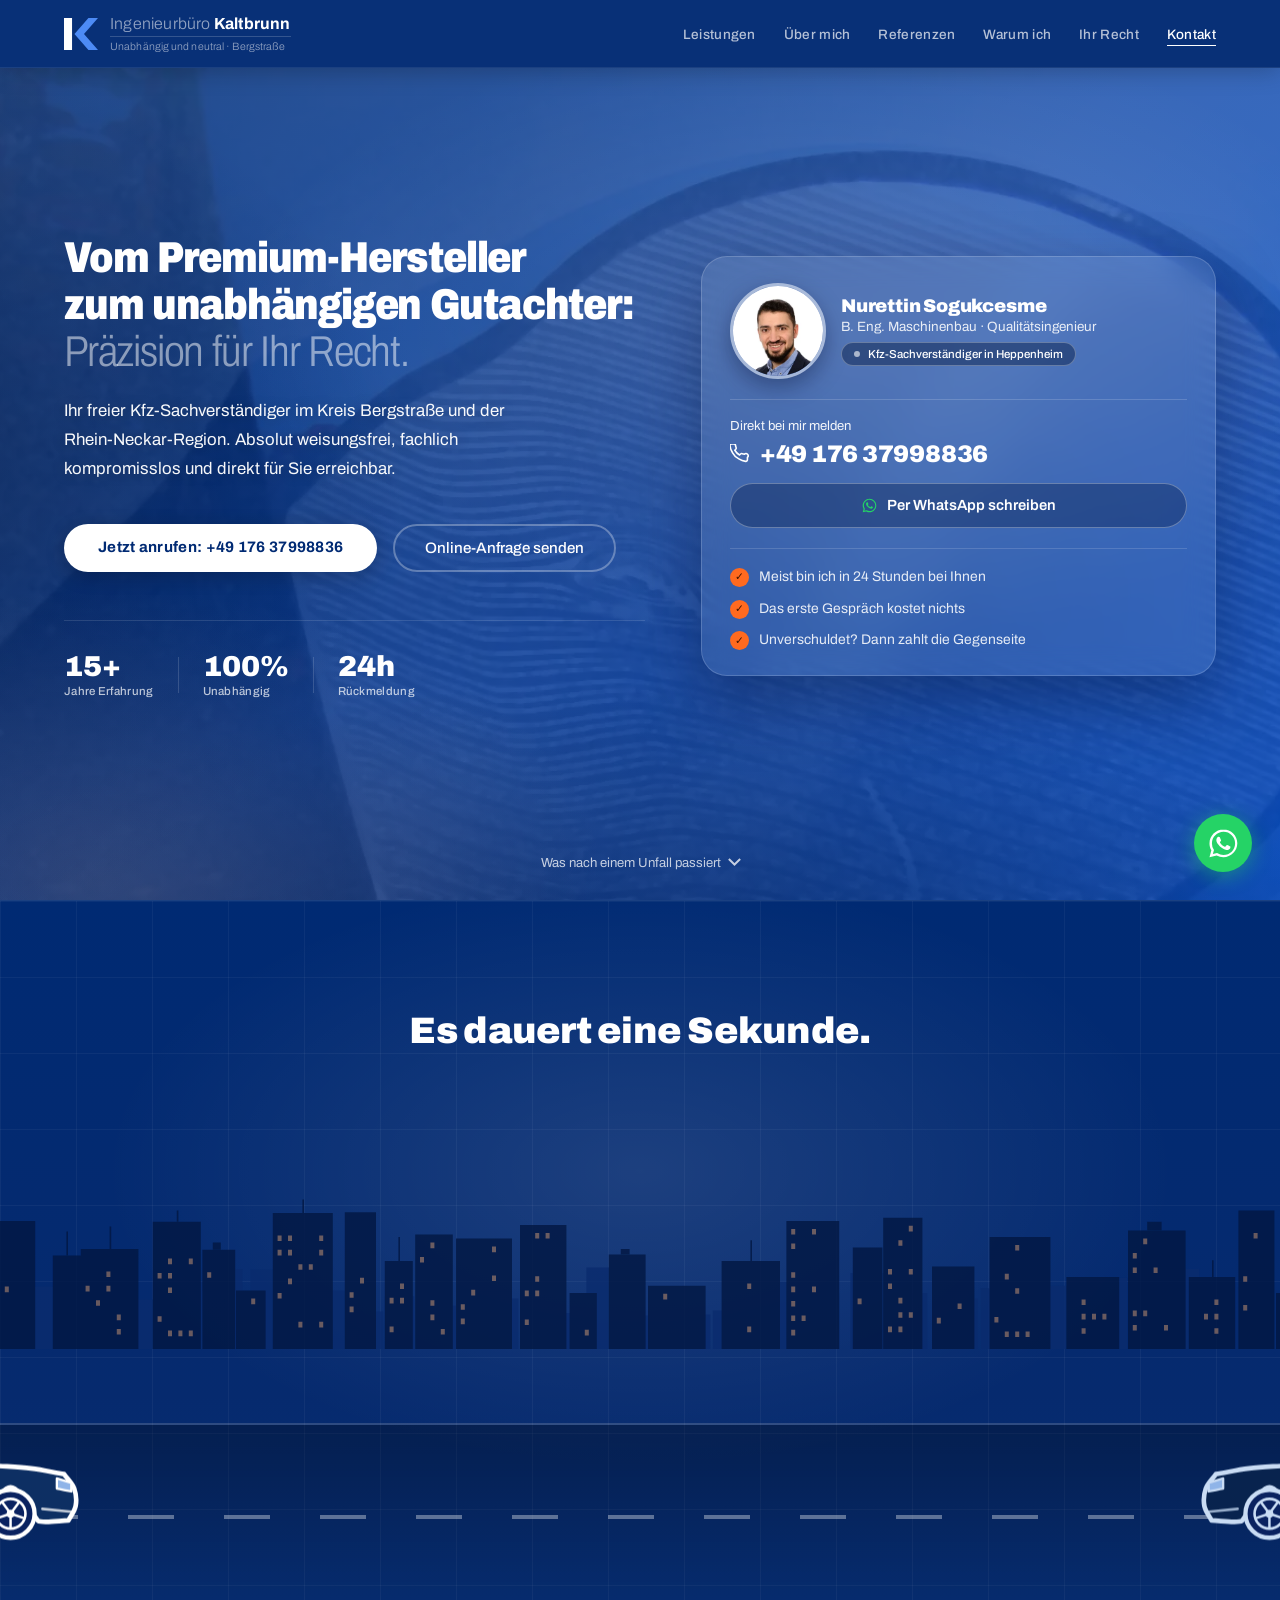
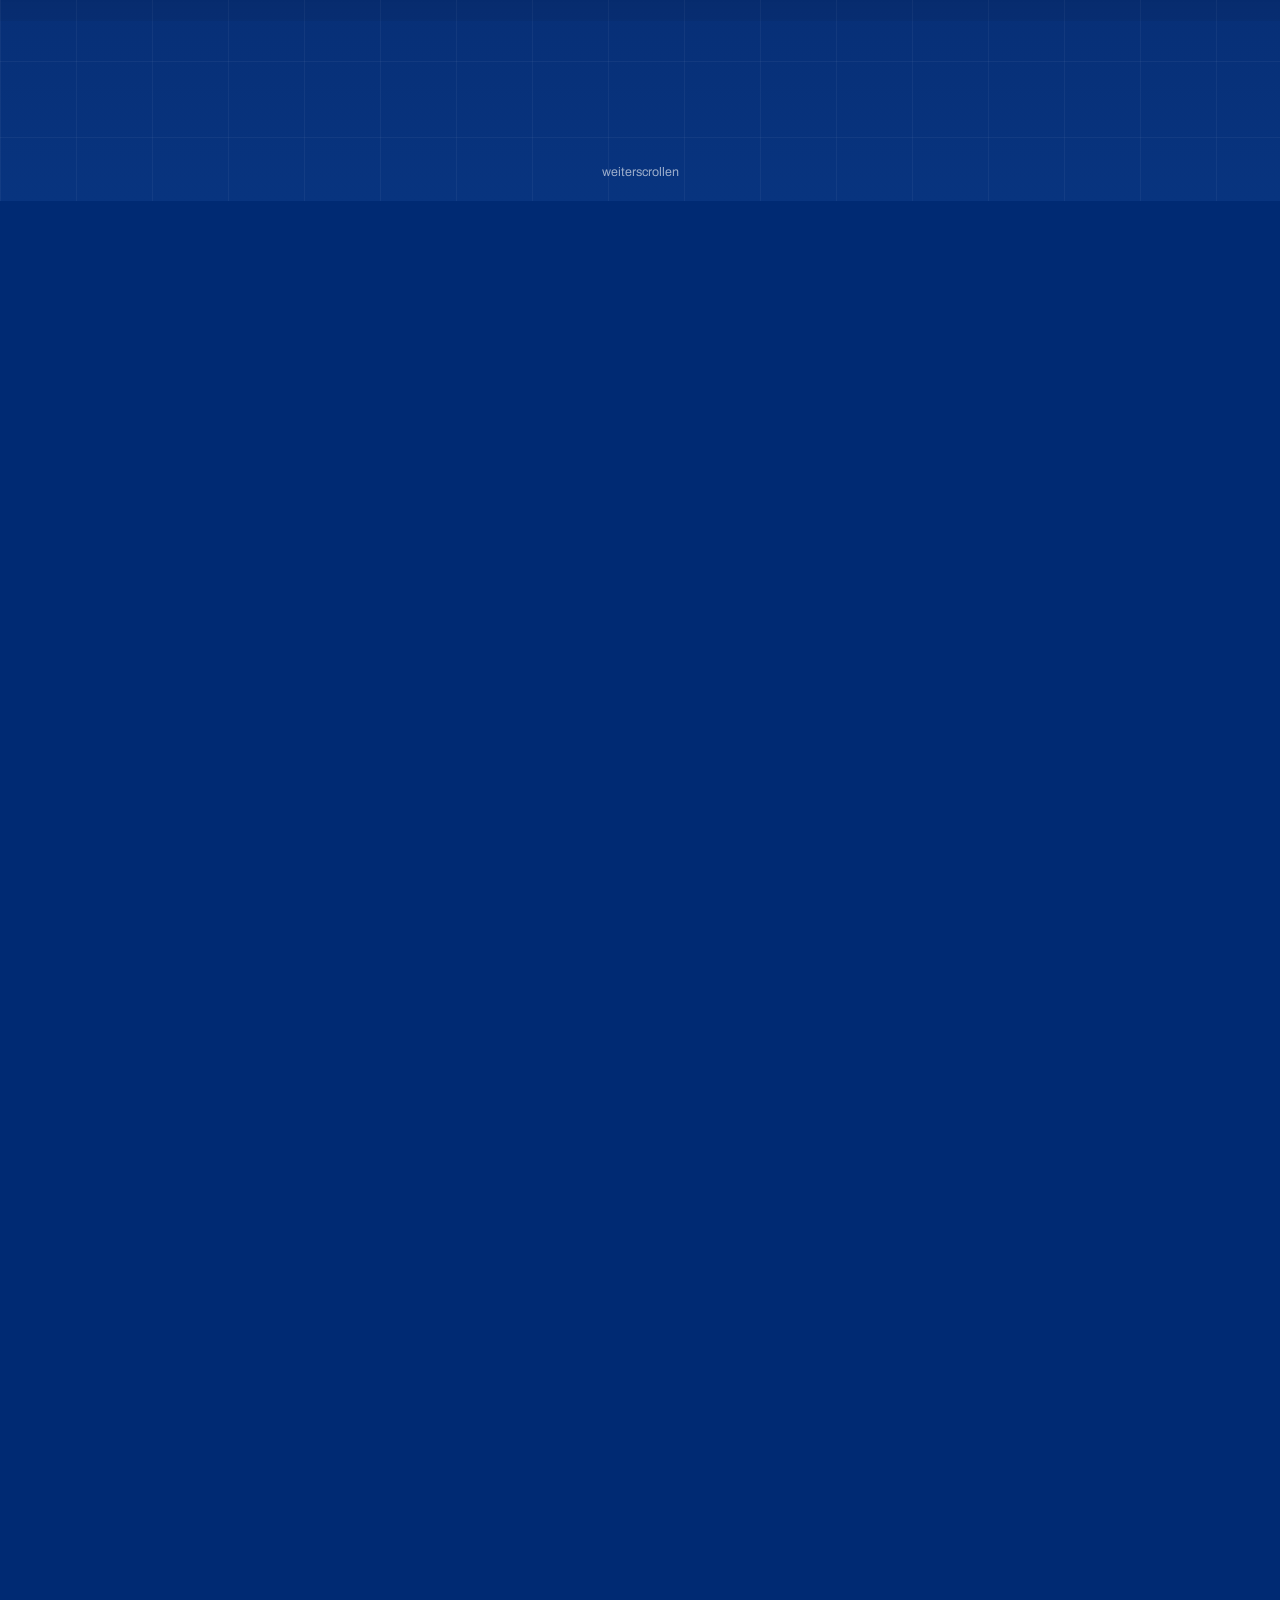
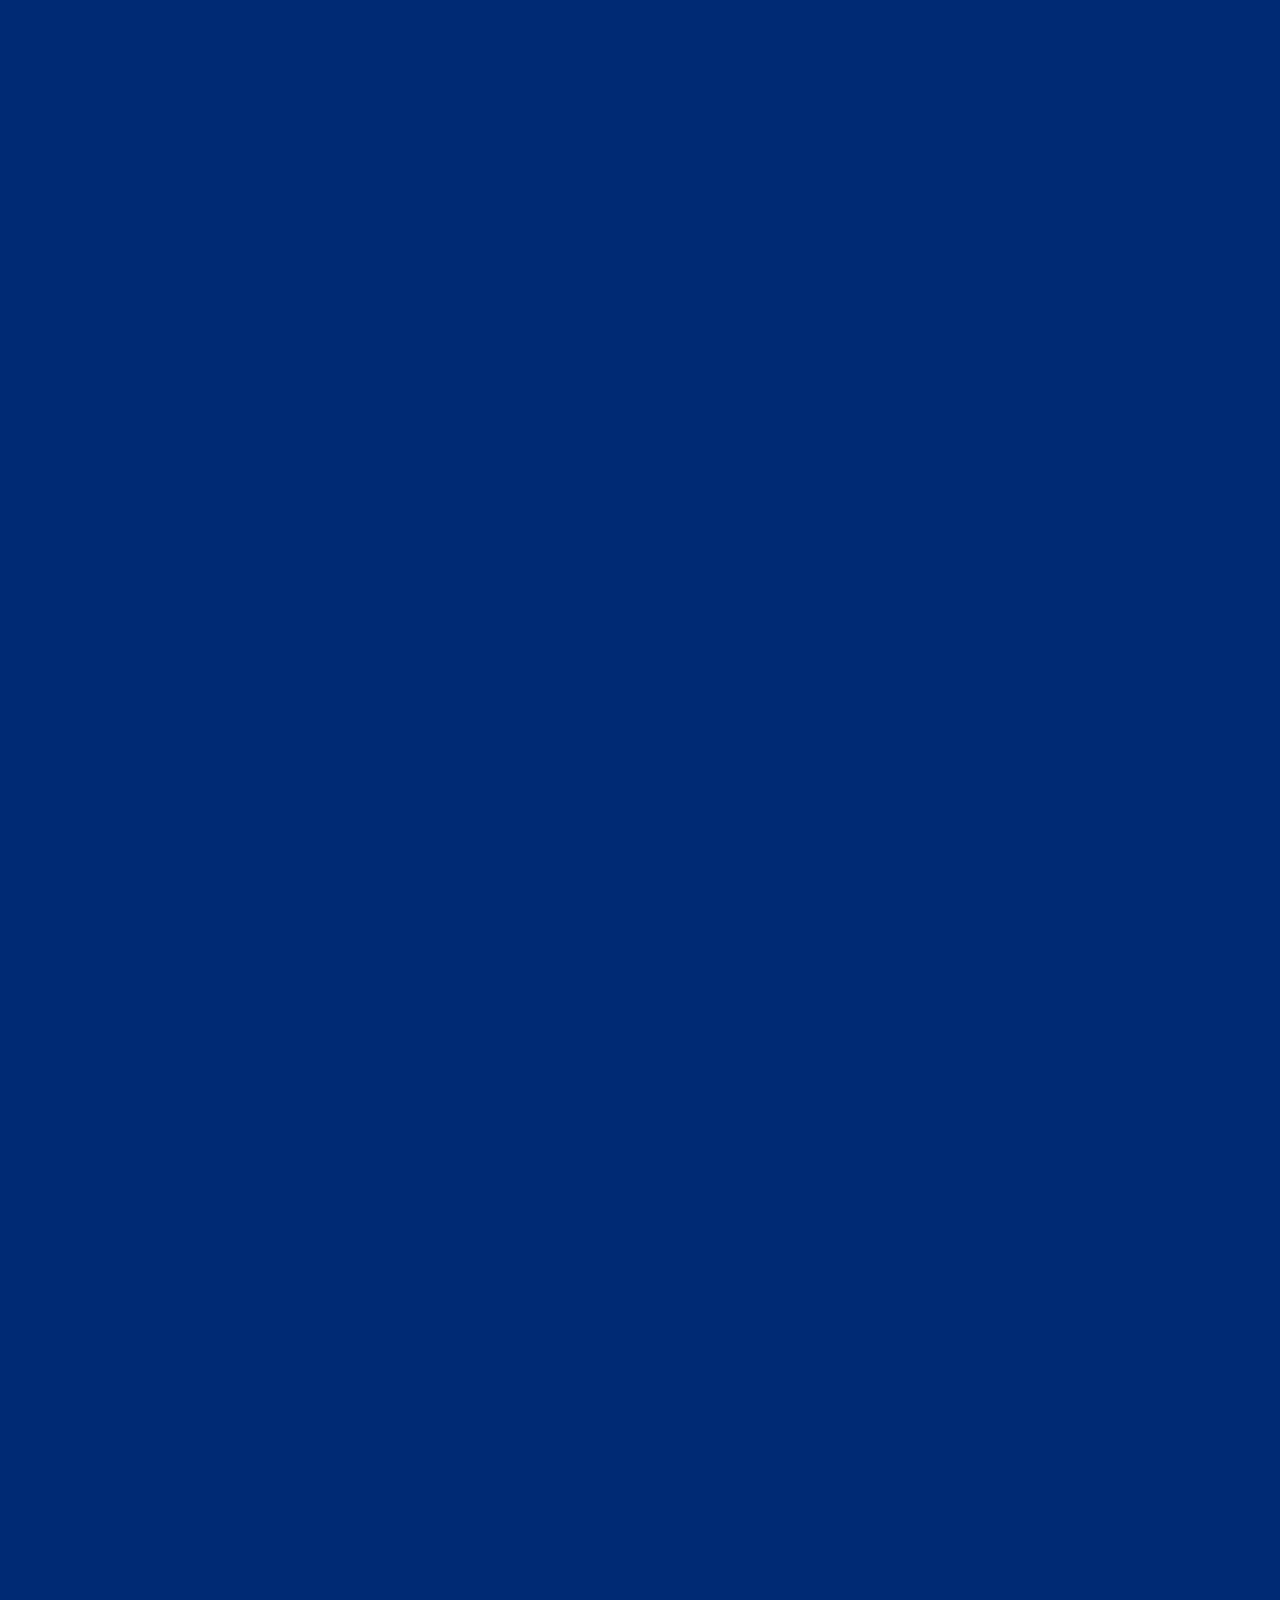
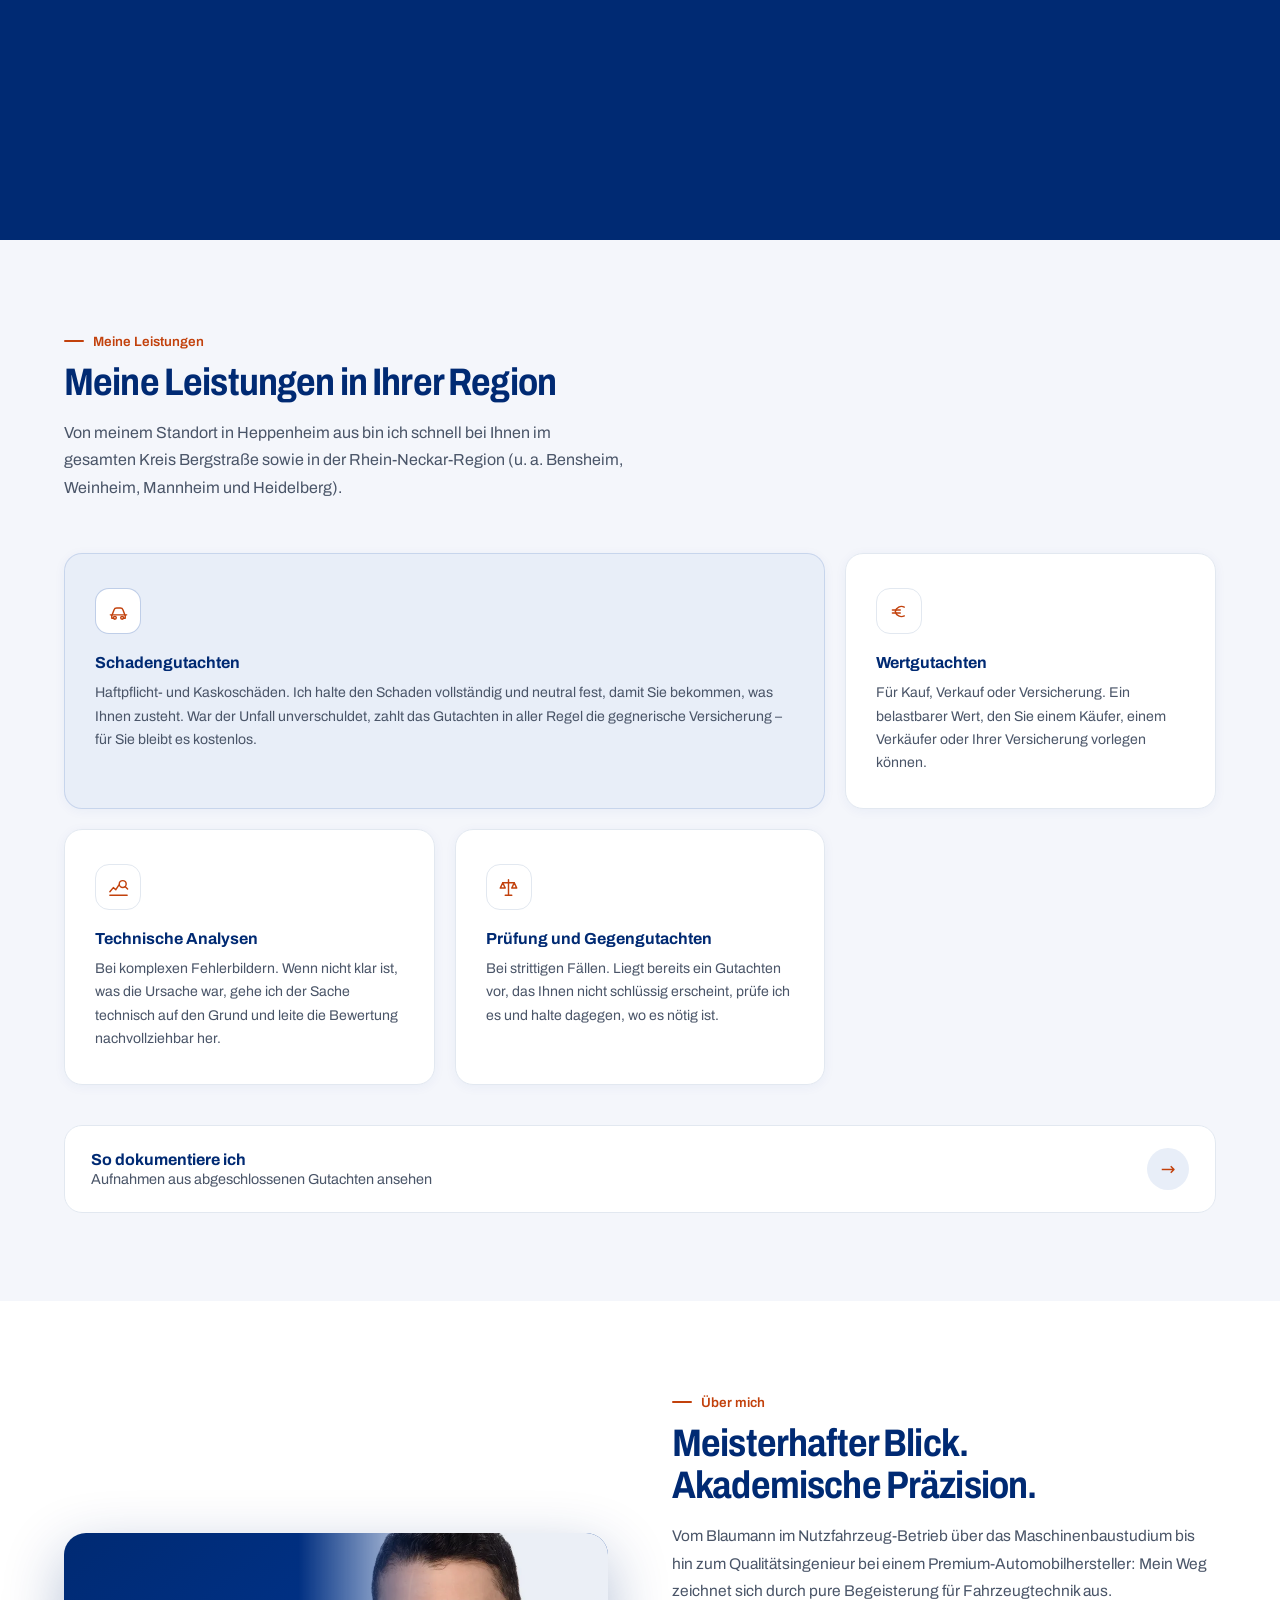
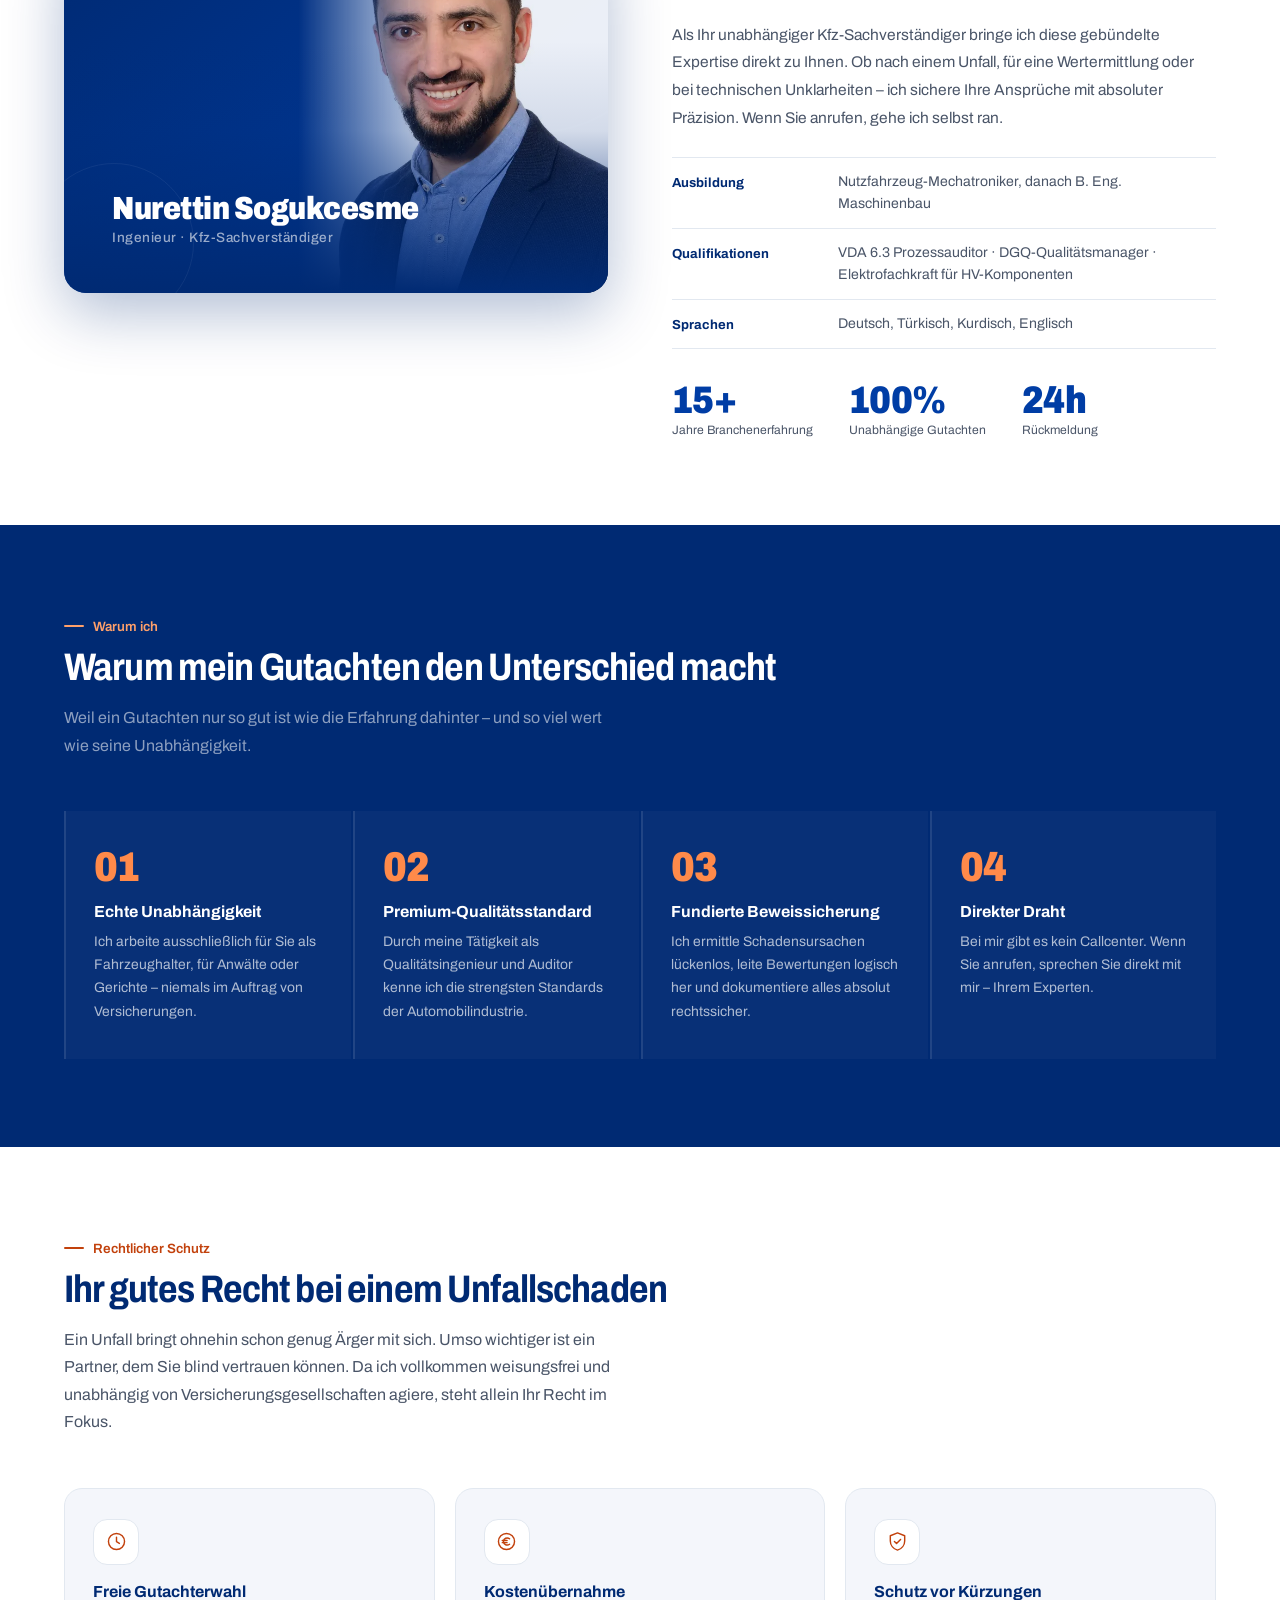
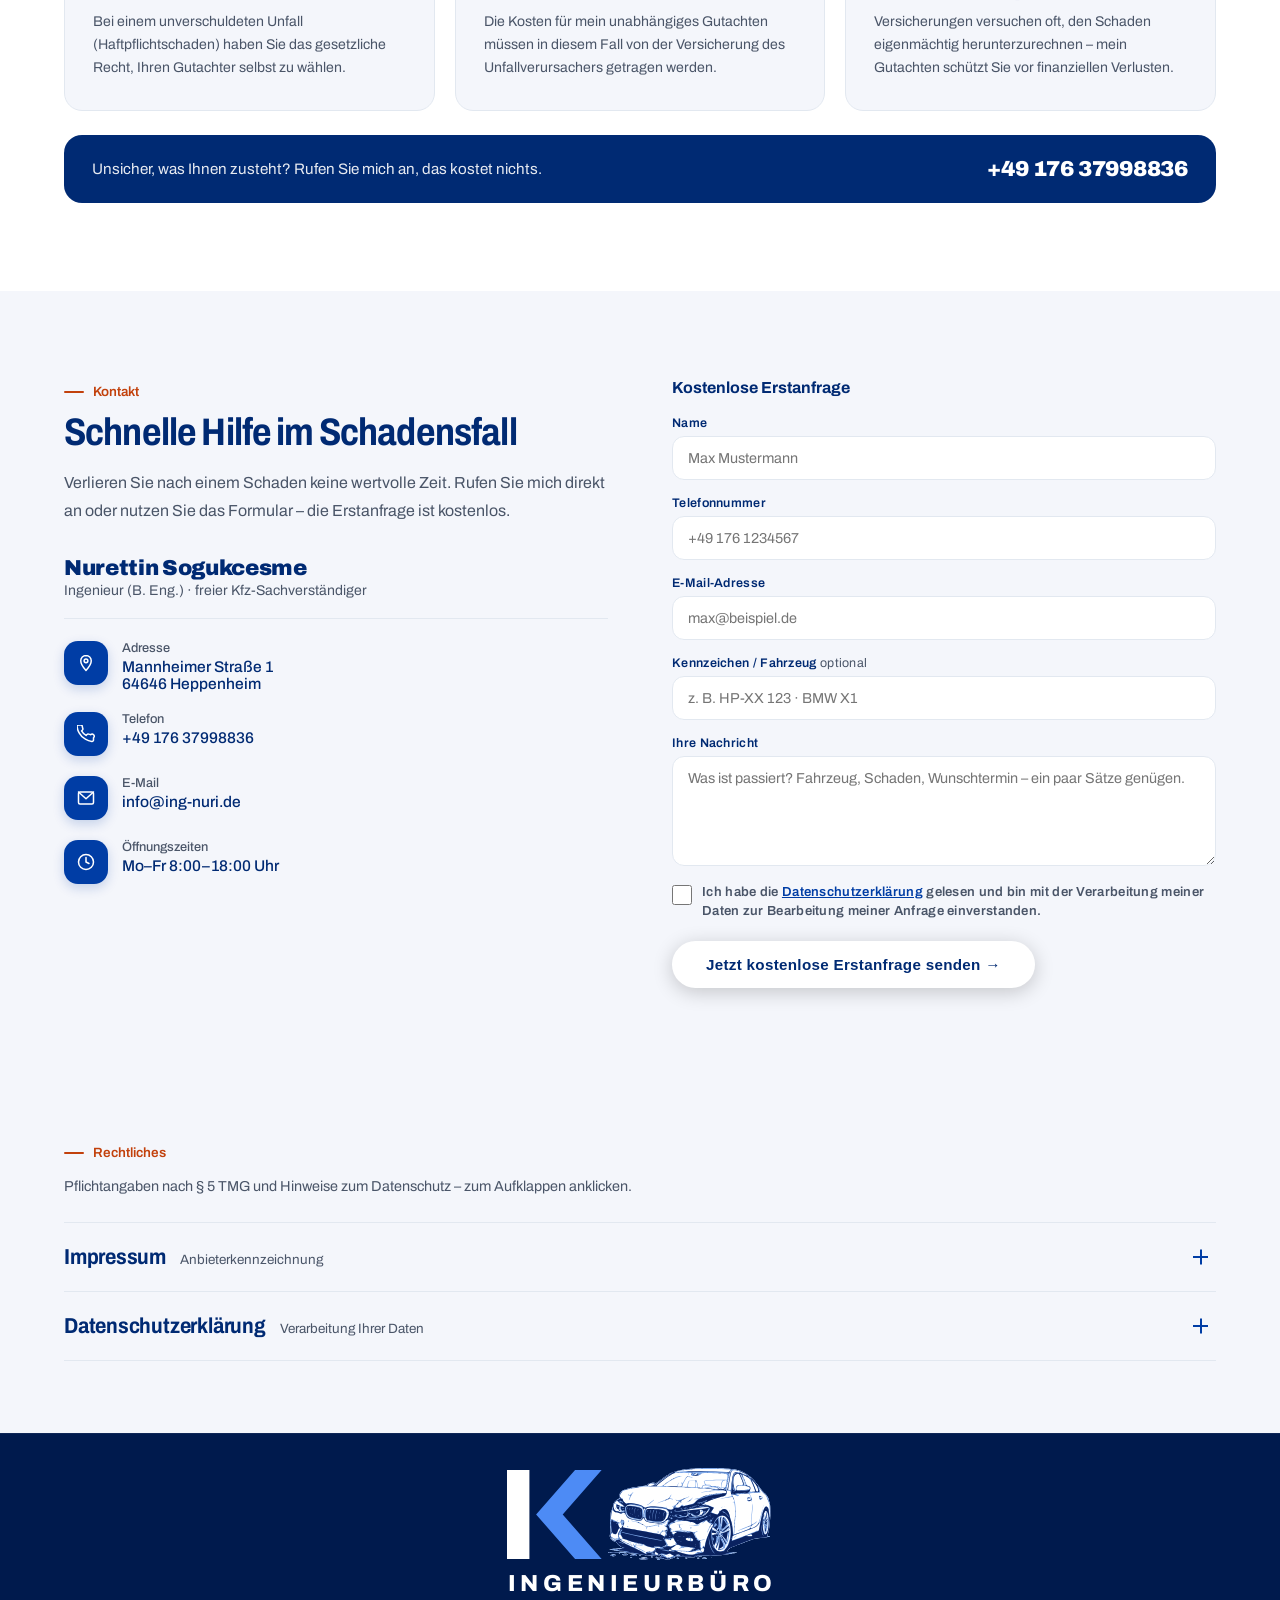
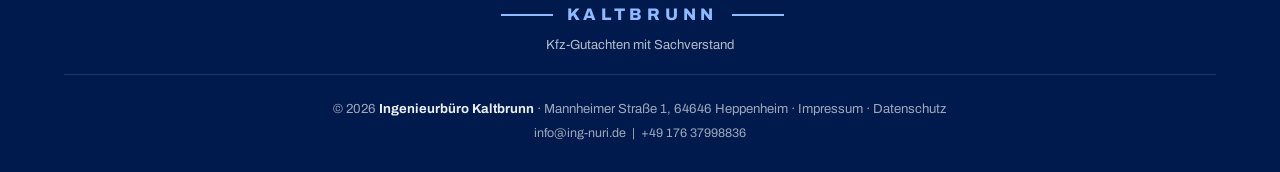
==== commit 31316ec4: "Hintergrundbild im Anriss entrauscht statt weichgezeichnet Bilal: sieht low quality aus, das Bild an" ====
--- a/index.html
+++ b/index.html
@@ -217,7 +217,18 @@
         radial-gradient(95% 65% at 50% 118%, rgba(0,12,40,0.5), rgba(0,12,40,0) 68%),
         radial-gradient(70% 90% at -10% 50%, rgba(0,12,40,0.32), rgba(0,12,40,0) 60%),
         linear-gradient(135deg, rgba(0,42,115,0.84) 0%, rgba(0,61,165,0.78) 55%, rgba(0,74,199,0.80) 100%),
-        url("fotos/anriss-hintergrund-klein.webp") center / cover no-repeat,
+        /* Am Handy laeuft das Foto nach unten in den Grundton aus. Es liegt
+           oben und ist 97,5 vw hoch – das ist genau die Hoehe, die der
+           Ausschnitt (800x780) bei voller Breite einnimmt. Der Verlauf
+           endet auf demselben --blue-dark, das darunter liegt, deshalb
+           sieht man keine Kante. */
+        linear-gradient(to bottom, rgba(0,42,115,0) 46%, var(--blue-dark) 100%)
+          top center / 100% 97.5vw no-repeat,
+        /* Eigener, fast quadratischer Ausschnitt fuers Handy. Der breite
+           Streifen wurde hier mit "cover" 6,7-fach hochskaliert – das war
+           der Grund, warum das Bild am Handy billig aussah. So sind es
+           1,5-fach. */
+        url("fotos/anriss-hintergrund-handy.webp") top center / 100% auto no-repeat,
         var(--blue-dark);
       /* Genau eine Bildschirmhoehe, abzueglich der 68 px Navigationsleiste,
          die #hero als margin-top traegt: Anriss und Sequenz enden bzw.
@@ -244,13 +255,22 @@
     @media (min-width: 701px) {
       #hero {
         padding-bottom: 96px;
+        /* Ab hier ist der Anriss breiter als hoch, das Foto fuellt ihn
+           wieder ganz. Der Auslauf-Verlauf faellt weg (none), bleibt aber
+           als Ebene stehen: Groessen und Positionen werden Ebene fuer
+           Ebene zugeordnet, eine fehlende Ebene wuerde alle folgenden
+           verschieben. */
         background-image:
           radial-gradient(75% 60% at 64% 32%, rgba(255,255,255,0.13), rgba(255,255,255,0) 62%),
           radial-gradient(58% 52% at 8% 98%, rgba(255,186,140,0.16), rgba(255,186,140,0) 68%),
           radial-gradient(95% 65% at 50% 118%, rgba(0,12,40,0.5), rgba(0,12,40,0) 68%),
           radial-gradient(70% 90% at -10% 50%, rgba(0,12,40,0.32), rgba(0,12,40,0) 60%),
           linear-gradient(135deg, rgba(0,42,115,0.84) 0%, rgba(0,61,165,0.78) 55%, rgba(0,74,199,0.80) 100%),
+          none,
           url("fotos/anriss-hintergrund.webp");
+        background-size: auto, auto, auto, auto, auto, auto, cover;
+        background-position: 0% 0%, 0% 0%, 0% 0%, 0% 0%, 0% 0%, 0% 0%, center;
+        background-repeat: no-repeat;
       }
       .hero-weiter {
         display: flex; align-items: center; gap: 9px;
@@ -799,63 +819,51 @@
     .wagen-b .wagen-dreh { transform: rotate(calc(var(--nach) * 4deg)); }
 
 
-    /* Strichmaennchen: steigt aus, greift in die Tasche, hebt das Handy.
-       Aus Kaesten gebaut und nicht aus SVG, damit jedes Glied einen
-       eigenen Drehpunkt hat, ohne von transform-box abzuhaengen.
-
-       Es steht bei z-index 1 hinter den Wagen und laeuft nach links aus
-       dem Umriss des nahen Wagens heraus – dadurch kommt es hinter dem
-       Wagen hervor, statt aus dem Nichts zu erscheinen. */
+    /* Die Figur. Hier stand ein Strichmaennchen aus CSS-Kaesten – erst
+       sechs Balken, dann mit Gelenken, Haenden und Fuessen. Beweglich war
+       es, gut sah es nie aus: eine Figur, der man die Mechanik ansieht.
+       Jetzt ist es eine gezeichnete Figur aus marke/bau_mensch.py, im
+       selben Strich wie die Wagen – gefuellte Flaeche, weisser Umriss.
+
+       Sie steht bei z-index 1 hinter den Wagen und laeuft nach links aus
+       dem Umriss des nahen Wagens heraus: so kommt sie hinter dem Wagen
+       hervor, statt aus dem Nichts zu erscheinen. */
     .figur {
-      position: absolute; left: 34%; top: 80%; z-index: 1;
-      width: clamp(112px, 13vw, 178px); height: clamp(112px, 13vw, 178px);
+      /* 73 %, nicht 80: bei 80 standen die Fuesse 77 px unter der
+         Radlinie des Wagens – die Figur war also weit vor dem Wagen,
+         ohne dafuer groesser zu sein. Jetzt steht sie auf derselben
+         Fahrbahn, nur eine Spur davor. */
+      position: absolute; left: 34%; top: 73%; z-index: 1;
+      width: clamp(42px, 6.4vw, 80px);
+      --mn-lack: #0d2f63; --mn-glas: #3f6fb5;
+      --mn-linie: #ffffff; --mn-haar: #ffffff;
       transform:
-        translate(calc(-50% - var(--aussteigen) * clamp(90px, 13vw, 210px)),
-                  calc(-100% + (1 - var(--aussteigen)) * 34%))
-        scale(calc(0.78 + var(--aussteigen) * 0.22));
+        translate(calc(-50% - var(--aussteigen) * clamp(120px, 18.5vw, 300px)),
+                  calc(-100% + (1 - var(--aussteigen)) * 34%
+                       + var(--gang) * -2.2%))
+        rotate(calc(var(--gang) * 1.1deg))
+        scale(calc(0.82 + var(--aussteigen) * 0.18));
+      transform-origin: 50% 100%;
       opacity: calc(min(1, var(--aussteigen) * 4) * (1 - var(--zoom)));
       will-change: transform;
     }
-    .figur i {
-      position: absolute; display: block;
-      background: rgba(255,255,255,0.92); border-radius: 100px;
-    }
-    .figur-kopf { left: 41%; top: 0; width: 18%; height: 18%; border-radius: 50%; }
-    .figur-rumpf { left: 48.3%; top: 17%; width: 3.4%; height: 38%; }
-    .figur-arm { left: 48.5%; top: 22%; width: 3%; height: 26%; transform-origin: 50% 0; }
-    .figur-bein { left: 48.4%; top: 54%; width: 3.2%; height: 46%; transform-origin: 50% 0; }
-
-    /* Der linke Arm und beide Beine schwingen mit dem Gang. Der rechte Arm
-       hat drei Lagen, deren Gewichte sich zu eins addieren: gehen, in die
-       Tasche, Handy hoch. */
-    .figur-arm-l { transform: rotate(calc(26deg + var(--gang) * 18deg)); }
-    .figur-arm-r {
-      transform: rotate(calc(
-        (1 - var(--tasche)) * (-24deg - var(--gang) * 18deg)
-        + var(--tasche) * (1 - var(--hoch)) * 16deg
-        + var(--hoch) * -108deg));   /* ueber die Waagerechte, sonst kein 'hoch' */
-    }
-    .figur-bein-l { transform: rotate(calc(15deg + var(--gang) * 24deg)); }
-    .figur-bein-r { transform: rotate(calc(-15deg - var(--gang) * 24deg)); }
-
-    /* Das Handy in der Hand haengt am Arm und dreht sich zurueck, damit es
-       aufrecht bleibt. Es verschwindet, sobald das grosse uebernimmt. */
-    /* .figur i setzt border-radius: 100px und schlaegt eine Klasse allein in
-       der Spezifitaet – ohne das i hier waere das Handy ein Oval. */
-    /* 360 % Armbreite auf 40 % Armhoehe ergab ein Quadrat – das war kein
-       Handy. Jetzt hoch statt breit, mit Schirm. */
-    .figur i.figur-handy {
-      position: absolute; left: -81%; bottom: -10%;
-      width: 262%; height: 56%;
-      background: rgba(255,255,255,0.95); border-radius: 2px;
-      transform: rotate(calc(
-        var(--tasche) * (1 - var(--hoch)) * -16deg + var(--hoch) * 108deg));
-      opacity: calc(min(1, var(--hoch) * 5) * (1 - min(1, var(--handy) * 4)));
-    }
-    .figur i.figur-handy::before {
-      content: ''; position: absolute; inset: 13% 14%;
-      background: #2f5896; border-radius: 1px;
-    }
+    .figur .mensch { width: 100%; height: auto; display: block; }
+
+    /* Zwei gezeichnete Armstellungen, zwischen denen umgeblendet wird.
+       Die Gewichte addieren sich in jedem Moment zu eins, sonst steht die
+       Figur waehrend des Uebergangs mit halb durchsichtigen Armen da.
+
+       Die Blende laeuft nicht ueber den ganzen Hub, sondern ueber ein
+       schmales Band in seiner Mitte. Ueber den ganzen Hub sah man beide
+       Arme lange halb durchscheinen – das war genau das Geisterbild, das
+       die Sequenz vorher unsauber gemacht hat. So dauert die Ueberblendung
+       drei Prozent des Scrollwegs und liest sich als Bewegung. */
+    .figur { --arm-blende: clamp(0, calc((var(--hoch) - 0.35) / 0.3), 1); }
+    .figur .mn-arm-unten { opacity: calc(1 - var(--arm-blende)); }
+    .figur .mn-arm-hoch  { opacity: var(--arm-blende); }
+    /* Das Handy taucht in der haengenden Hand auf, bevor der Arm hochgeht –
+       das ist der Griff in die Tasche. */
+    .figur .mn-handy-unten { opacity: var(--tasche); }
 
     .knall {
       position: absolute; left: 50%; top: 65%; z-index: 3;
@@ -930,7 +938,7 @@
          Hoehe und ziehen den Schirm nach links und rechts auf. */
       --f: clamp(0, calc((var(--zoom) - 0.50) / 0.36), 1);
       /* An der erhobenen Hand gemessen. */
-      --hand-x: -26.5vw; --hand-y: 13.3vh;
+      --hand-x: -36.2vw; --hand-y: 7.11vh;
       width:  calc(var(--w0) + (100% - var(--w0)) * var(--f));
       height: calc(var(--h0) + (100% - var(--h0)) * var(--f));
       transform:
@@ -1121,18 +1129,20 @@
       .unfall { height: 400vh; }
       .wagen { width: clamp(150px, 46vw, 230px); }
       .handy { --w0: min(86vw, calc((100svh - 212px) / 1.94444 + 28px));
-               --hand-x: -26.4vw; --hand-y: 18.8vh; }
+               --hand-x: -35.6vw; --hand-y: 11.26vh; }
       /* Am Handy fuellen die beiden Wagen die ganze Breite – links neben
          dem Wagen ist kein Platz, die Figur liefe aus dem Bild. Sie tritt
          deshalb nach vorn vor den Wagen statt zur Seite: naeher am
          Betrachter, also weiter unten und vor den Wagen gestaffelt. */
       .figur {
-        left: 24%; top: 79%; z-index: 3;
-        width: clamp(96px, 26vw, 124px); height: clamp(96px, 26vw, 124px);
+        left: 24%; top: 72%; z-index: 3;
+        width: clamp(40px, 13vw, 58px);
         transform:
           translate(calc(-50% - var(--aussteigen) * 22px),
-                    calc(-100% + (1 - var(--aussteigen)) * 34%))
-          scale(calc(0.78 + var(--aussteigen) * 0.22));
+                    calc(-100% + (1 - var(--aussteigen)) * 34%
+                         + var(--gang) * -2.2%))
+          rotate(calc(var(--gang) * 1.1deg))
+          scale(calc(0.82 + var(--aussteigen) * 0.18));
       }
       .unfall-knoepfe .btn-primary, .unfall-knoepfe .btn-outline { flex: 1 1 100%; text-align: center; }
     }
@@ -1475,7 +1485,7 @@
       <img class="hero-panel-foto" src="[data-uri]" alt="Nurettin Sogukcesme" width="96" height="96" decoding="async"/>
       <div class="hero-panel-wer">
         <strong>Nurettin Sogukcesme</strong>
-        <span>Ingenieur · Kfz-Sachverständiger</span>
+        <span>B. Eng. Maschinenbau · Qualitätsingenieur</span>
         <div class="hero-eyebrow">Kfz-Sachverständiger in Heppenheim</div>
       </div>
     </div>
@@ -1553,14 +1563,7 @@
         <i></i><i></i><i></i><i></i><i></i><i></i>
       </div>
 
-      <div class="figur" aria-hidden="true">
-        <i class="figur-kopf"></i>
-        <i class="figur-rumpf"></i>
-        <i class="figur-arm figur-arm-l"></i>
-        <i class="figur-arm figur-arm-r"><i class="figur-handy"></i></i>
-        <i class="figur-bein figur-bein-l"></i>
-        <i class="figur-bein figur-bein-r"></i>
-      </div>
+      <div class="figur" aria-hidden="true"><svg class="mensch" viewBox="0 0 120 256" fill="none" xmlns="http://www.w3.org/2000/svg" aria-hidden="true"><path d="M42 136 L78 136 C77.5 160 77 190 74.5 238 L61.5 238 C62.5 200 62 182 60 166 C58 182 57.5 200 58.5 238 L45.5 238 C43 190 42.5 160 42 136 Z" fill="var(--mn-lack,#0d2f63)" stroke="var(--mn-linie,#ffffff)" stroke-width="4.4" stroke-linejoin="round" stroke-linecap="round"/><path d="M60 140 L60 163" fill="none" stroke="var(--mn-linie,#ffffff)" stroke-width="3.0" stroke-linejoin="round" stroke-linecap="round" opacity="0.8"/><path d="M45.0 234 L59.0 234 L59.0 247 C59.0 250 57.0 251 54.0 251 L42.0 251 C39.5 251 38.5 249 39.5 246.5 C41.0 242 43.5 238 45.0 234 Z" fill="var(--mn-lack,#0d2f63)" stroke="var(--mn-linie,#ffffff)" stroke-width="4.4" stroke-linejoin="round" stroke-linecap="round"/><path d="M75.0 234 L61.0 234 L61.0 247 C61.0 250 63.0 251 66.0 251 L78.0 251 C80.5 251 81.5 249 80.5 246.5 C79.0 242 76.5 238 75.0 234 Z" fill="var(--mn-lack,#0d2f63)" stroke="var(--mn-linie,#ffffff)" stroke-width="4.4" stroke-linejoin="round" stroke-linecap="round"/><path d="M80.5 102.4 L85.0 164.3 A6.0 6.0 0 0 1 97.0 163.7 L95.5 101.6 A7.5 7.5 0 0 1 80.5 102.4 Z" fill="var(--mn-lack,#0d2f63)" stroke="var(--mn-linie,#ffffff)" stroke-width="4.4" stroke-linejoin="round" stroke-linecap="round"/><path d="M91.0 158.5 C96.2 158.5 98.5 163.2 98.5 168.0 C98.5 174.7 96.2 177.5 91.0 177.5 C85.8 177.5 83.5 174.7 83.5 168.0 C83.5 163.2 85.8 158.5 91.0 158.5 Z" fill="var(--mn-lack,#0d2f63)" stroke="var(--mn-linie,#ffffff)" stroke-width="2.6" stroke-linejoin="round" stroke-linecap="round"/><g class="mn-arm mn-arm-unten"><path d="M24.5 101.6 L23.0 163.7 A6.0 6.0 0 0 1 35.0 164.3 L39.5 102.4 A7.5 7.5 0 0 1 24.5 101.6 Z" fill="var(--mn-lack,#0d2f63)" stroke="var(--mn-linie,#ffffff)" stroke-width="4.4" stroke-linejoin="round" stroke-linecap="round"/><path d="M29.0 158.5 C34.2 158.5 36.5 163.2 36.5 168.0 C36.5 174.7 34.2 177.5 29.0 177.5 C23.8 177.5 21.5 174.7 21.5 168.0 C21.5 163.2 23.8 158.5 29.0 158.5 Z" fill="var(--mn-lack,#0d2f63)" stroke="var(--mn-linie,#ffffff)" stroke-width="2.6" stroke-linejoin="round" stroke-linecap="round"/><g class="mn-handy-unten"><path d="M18.5 161 C18.5 158.5 20.5 156.5 23 156.5 L31 156.5 C33.5 156.5 35.5 158.5 35.5 161 L35.5 179 C35.5 181.5 33.5 183.5 31 183.5 L23 183.5 C20.5 183.5 18.5 181.5 18.5 179 Z" fill="var(--mn-lack,#0d2f63)" stroke="var(--mn-linie,#ffffff)" stroke-width="2.6" stroke-linejoin="round" stroke-linecap="round"/><path d="M21.5 160 L32.5 160 L32.5 176 L21.5 176 Z" fill="var(--mn-glas,#3f6fb5)" stroke="var(--mn-linie,#ffffff)" stroke-width="1.8" stroke-linejoin="round" stroke-linecap="round"/></g></g><g class="mn-arm mn-arm-hoch"><path d="M39.4 106.8 L30.9 65.0 A6.0 6.0 0 0 1 19.1 67.0 L24.6 109.2 A7.5 7.5 0 0 1 39.4 106.8 Z" fill="var(--mn-lack,#0d2f63)" stroke="var(--mn-linie,#ffffff)" stroke-width="4.4" stroke-linejoin="round" stroke-linecap="round"/><path d="M24.0 51.5 C29.2 51.5 31.5 56.2 31.5 61.0 C31.5 67.7 29.2 70.5 24.0 70.5 C18.8 70.5 16.5 67.7 16.5 61.0 C16.5 56.2 18.8 51.5 24.0 51.5 Z" fill="var(--mn-lack,#0d2f63)" stroke="var(--mn-linie,#ffffff)" stroke-width="2.6" stroke-linejoin="round" stroke-linecap="round"/><path d="M13 26 C13 23.5 15 21.5 17.5 21.5 L29.5 21.5 C32 21.5 34 23.5 34 26 L34 57 C34 59.5 32 61.5 29.5 61.5 L17.5 61.5 C15 61.5 13 59.5 13 57 Z" fill="var(--mn-lack,#0d2f63)" stroke="var(--mn-linie,#ffffff)" stroke-width="2.6" stroke-linejoin="round" stroke-linecap="round" class="mn-handy"/><path d="M16.5 27 L30.5 27 L30.5 54 L16.5 54 Z" fill="var(--mn-glas,#3f6fb5)" stroke="var(--mn-linie,#ffffff)" stroke-width="1.8" stroke-linejoin="round" stroke-linecap="round"/></g><path d="M52 52 L68 52 L68 78 L52 78 Z" fill="var(--mn-lack,#0d2f63)" stroke="var(--mn-linie,#ffffff)" stroke-width="2.6" stroke-linejoin="round" stroke-linecap="round"/><path d="M37 75 C40 71 44 69 48 67 C50 67 51 68 52 69 C55 75 65 75 68 69 C69 68 70 67 72 67 C76 69 80 71 83 75 C88 78 92 82 94 88 C95 95 95 100 95 106 C90 108 84 109 79 109 C79 122 79 130 78 139 C66 141 54 141 42 139 C41 130 41 122 41 109 C36 109 30 108 25 106 C25 100 25 95 26 88 C28 82 32 78 37 75 Z" fill="var(--mn-lack,#0d2f63)" stroke="var(--mn-linie,#ffffff)" stroke-width="4.4" stroke-linejoin="round" stroke-linecap="round"/><path d="M41 106 C36 108 30 107 25 105" fill="none" stroke="var(--mn-linie,#ffffff)" stroke-width="3.0" stroke-linejoin="round" stroke-linecap="round" opacity="0.8"/><path d="M79 106 C84 108 90 107 95 105" fill="none" stroke="var(--mn-linie,#ffffff)" stroke-width="3.0" stroke-linejoin="round" stroke-linecap="round" opacity="0.8"/><path d="M60 4 C74 4 82 15 82 32 C82 49 74 60 60 60 C46 60 38 49 38 32 C38 15 46 4 60 4 Z" fill="var(--mn-lack,#0d2f63)" stroke="var(--mn-linie,#ffffff)" stroke-width="4.4" stroke-linejoin="round" stroke-linecap="round"/><path d="M39 30 C39 13 47 4 60 4 C73 4 81 13 81 30 C79 25 76 21 72 19 C66 22 58 23 51 21 C46 22 42 25 39 30 Z" fill="var(--mn-haar,#ffffff)" stroke="var(--mn-haar,#ffffff)" stroke-width="1.6" stroke-linejoin="round" stroke-linecap="round"/><circle cx="52" cy="34" r="2.6" fill="var(--mn-linie,#ffffff)"/><circle cx="68" cy="34" r="2.6" fill="var(--mn-linie,#ffffff)"/><path d="M53 44 C56 48 64 48 67 44" fill="none" stroke="var(--mn-linie,#ffffff)" stroke-width="2.6" stroke-linejoin="round" stroke-linecap="round"/></svg></div>
 
       <div class="seite-flaeche" aria-hidden="true"></div>
 
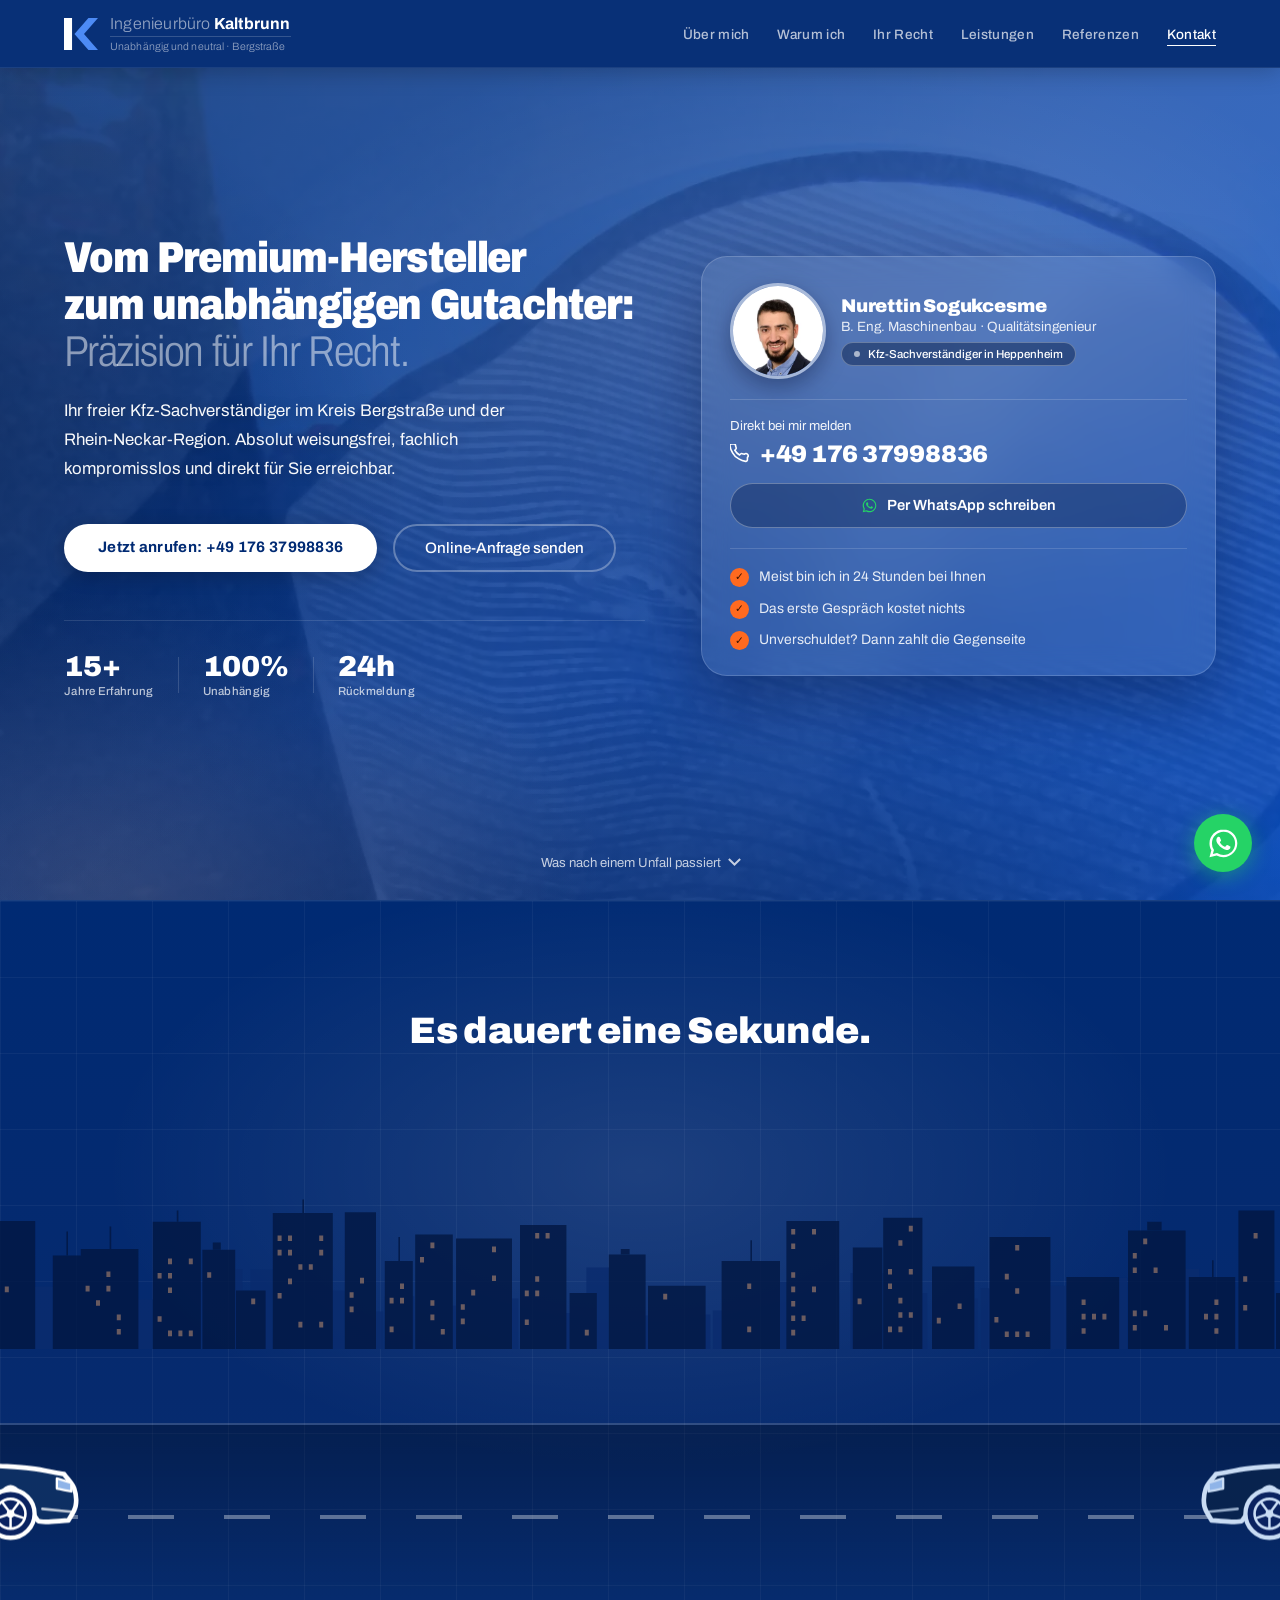
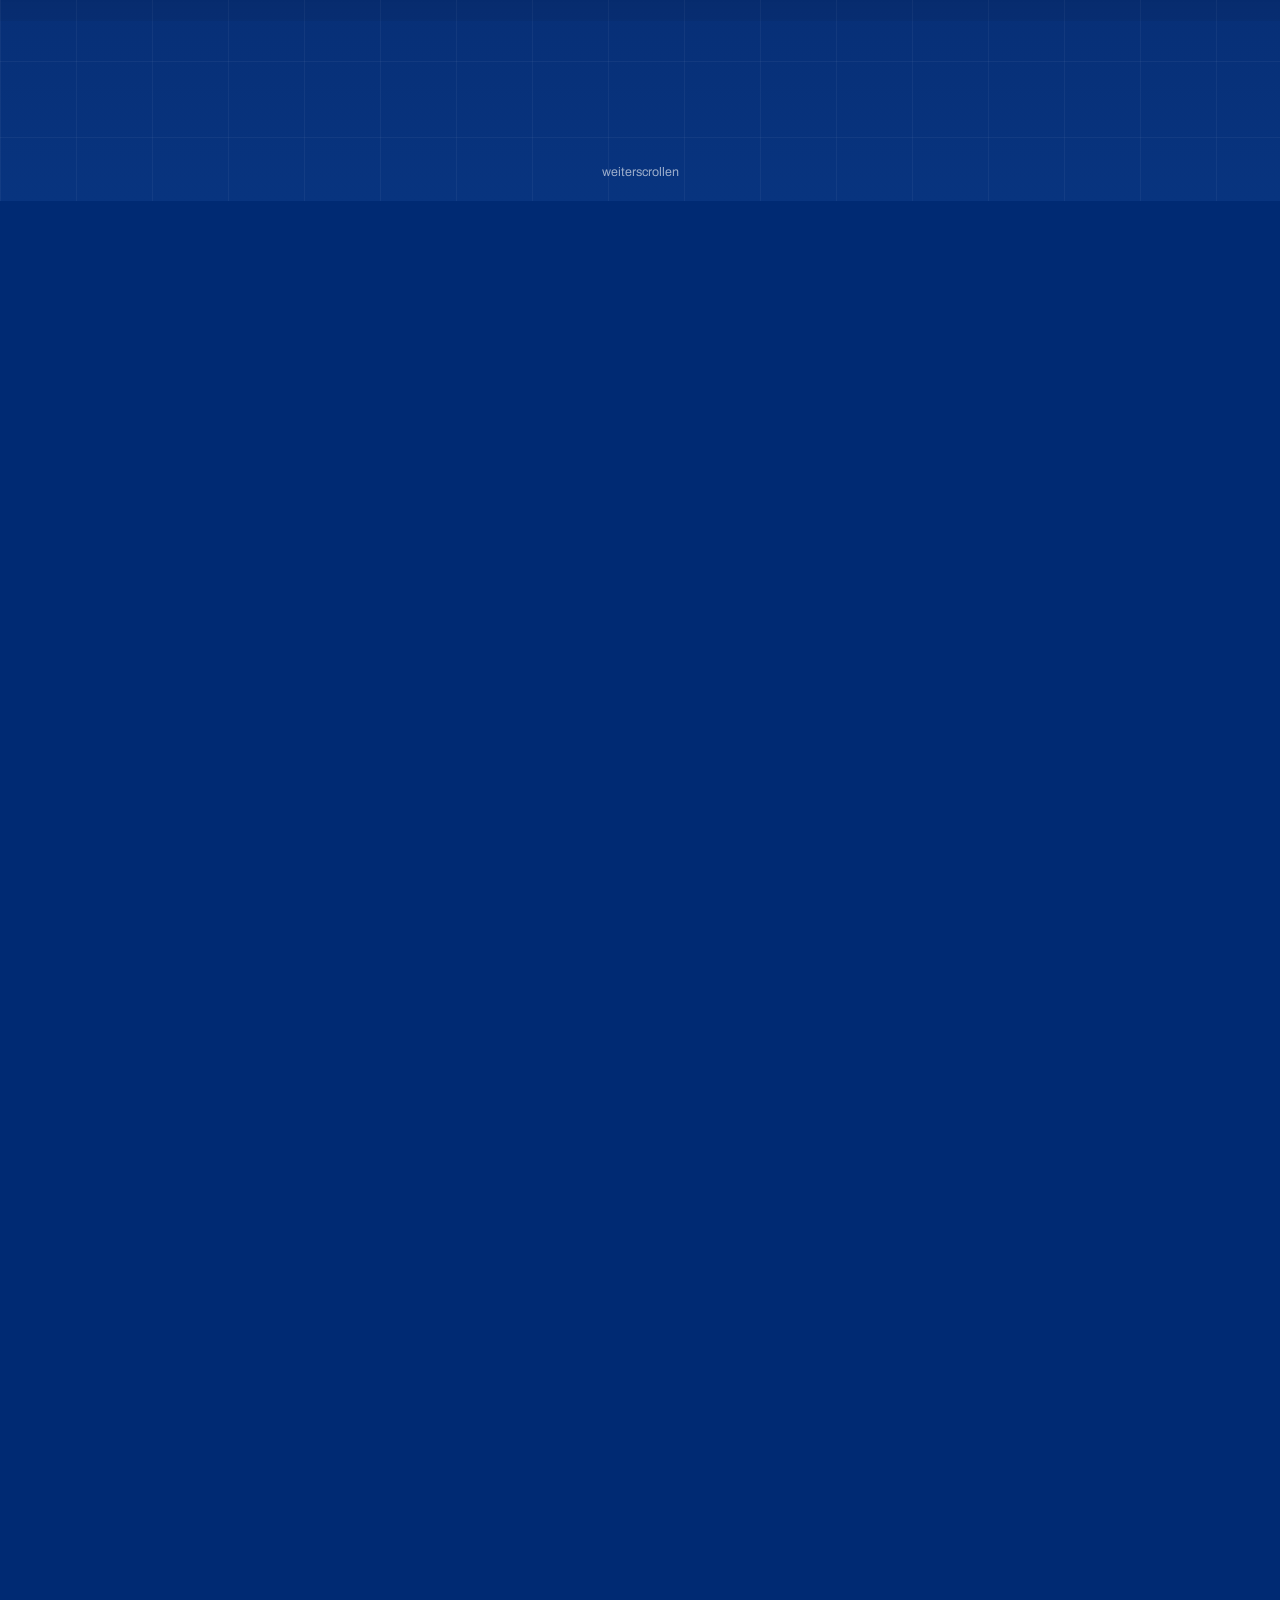
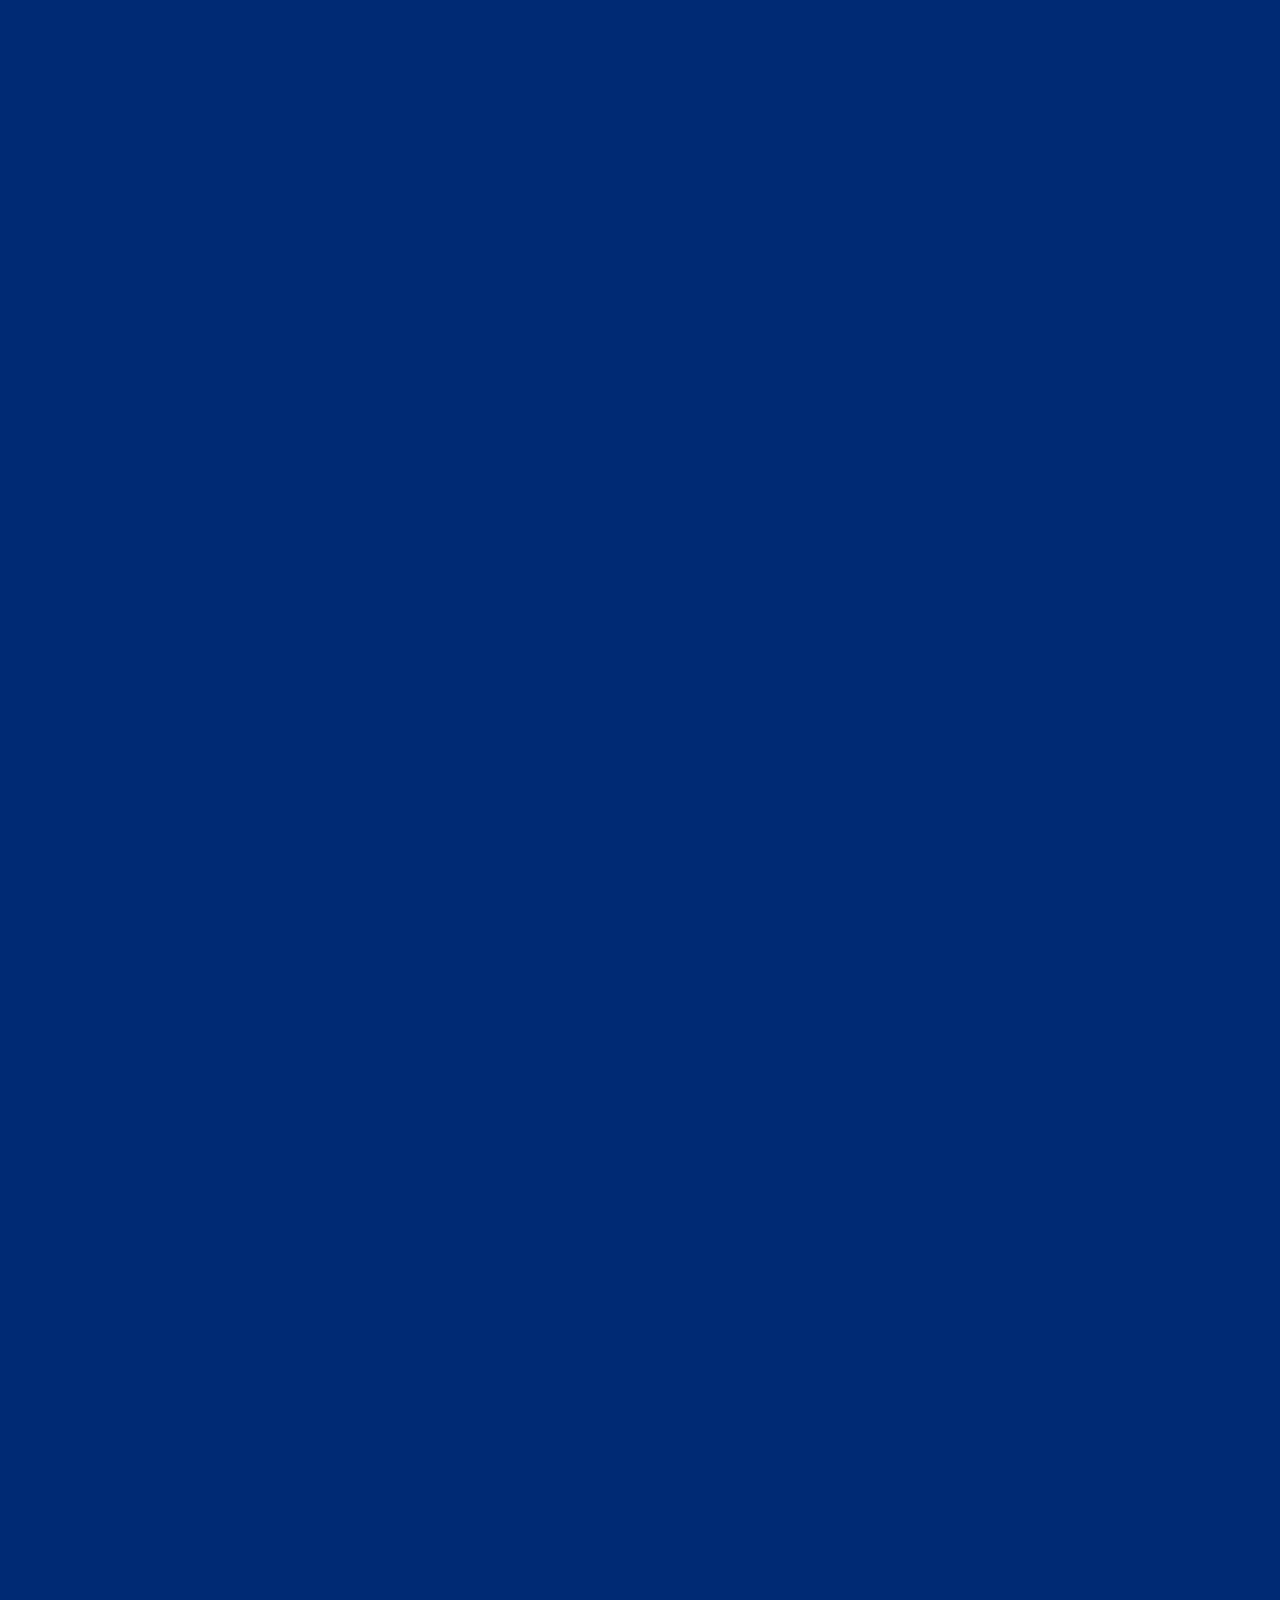
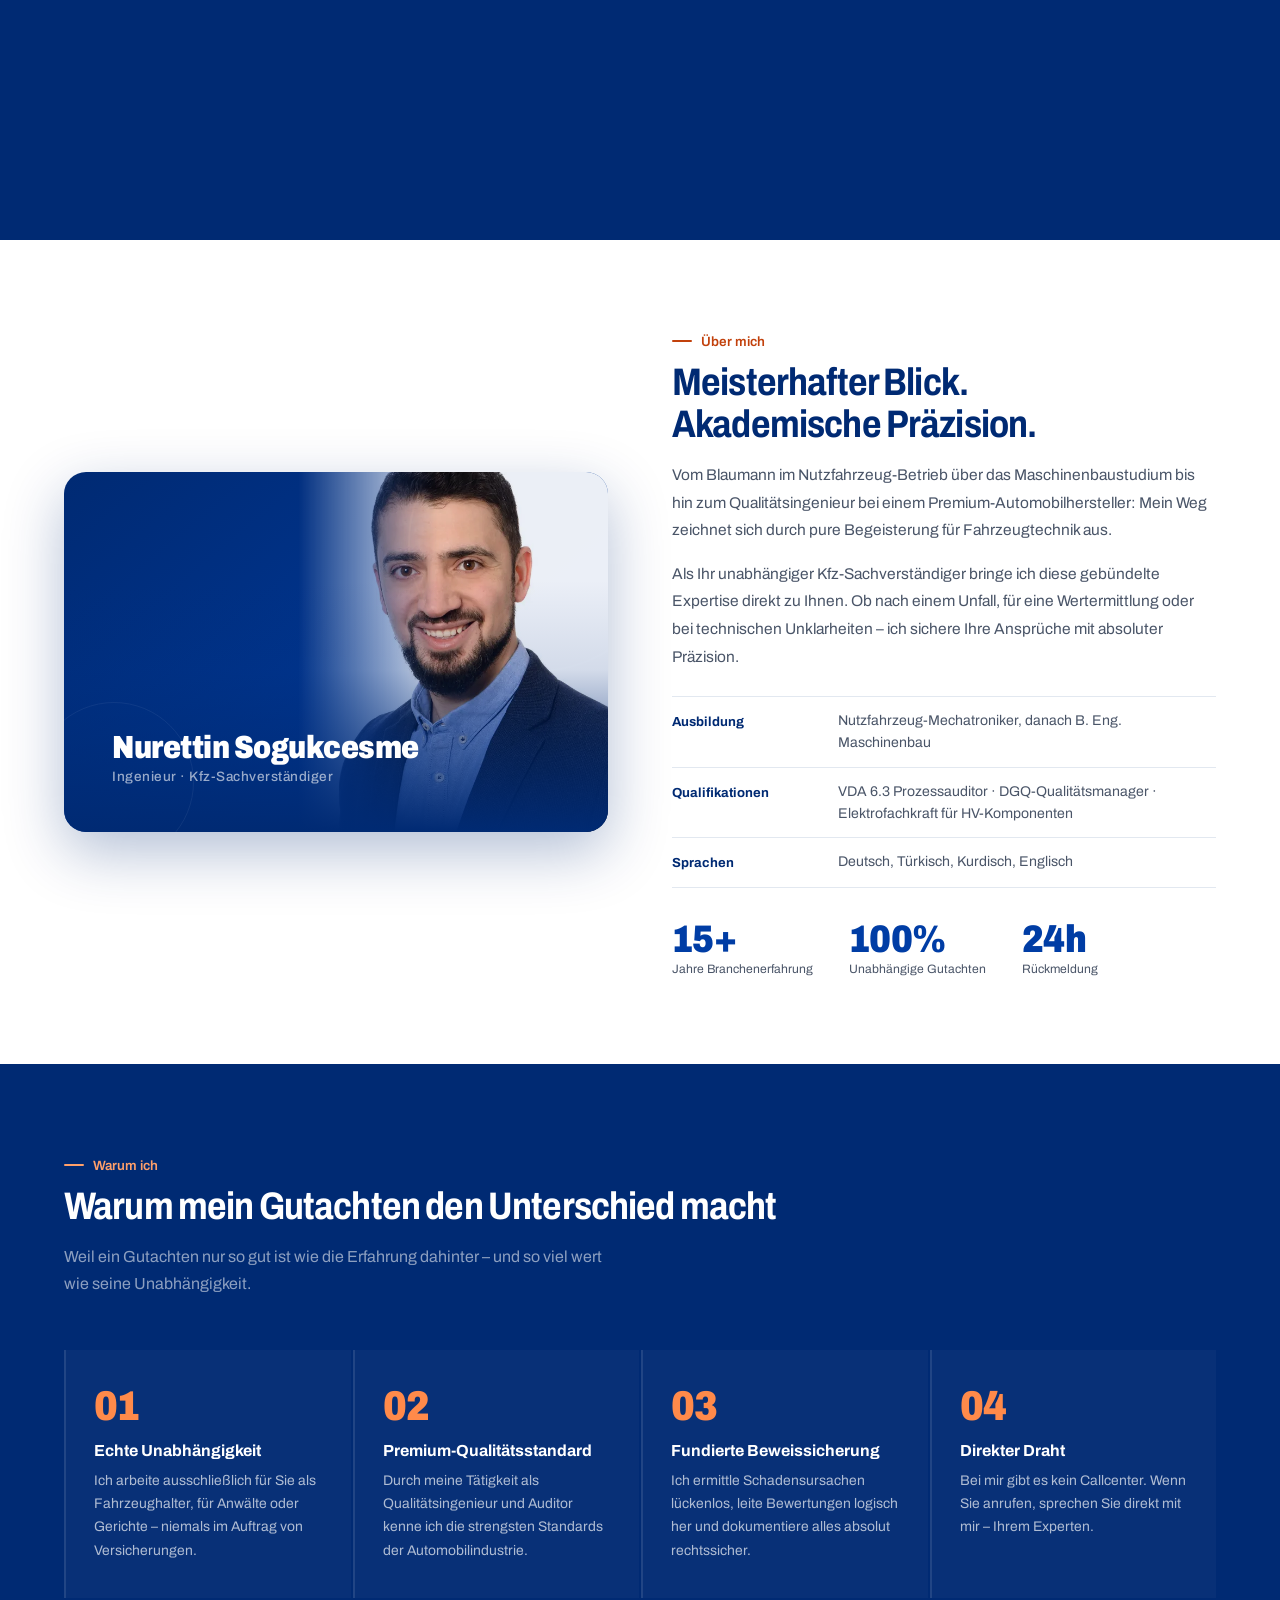
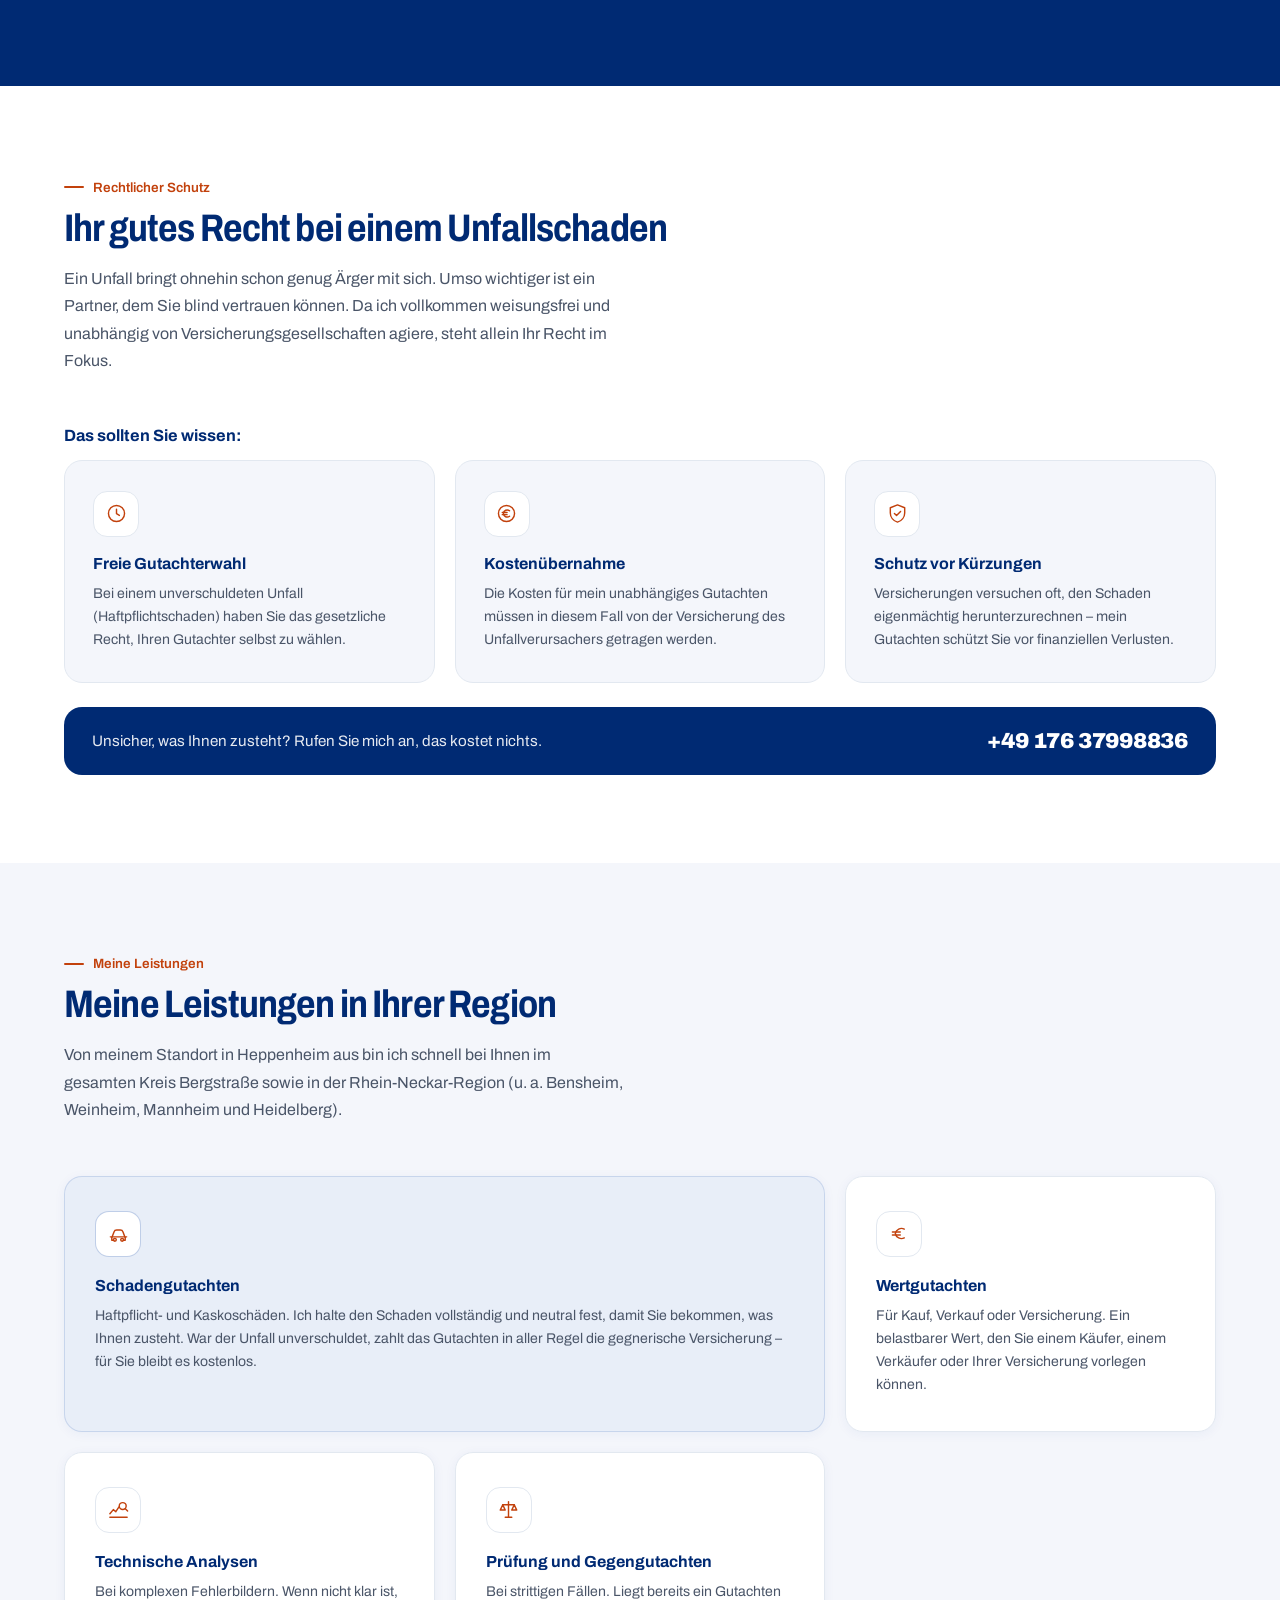
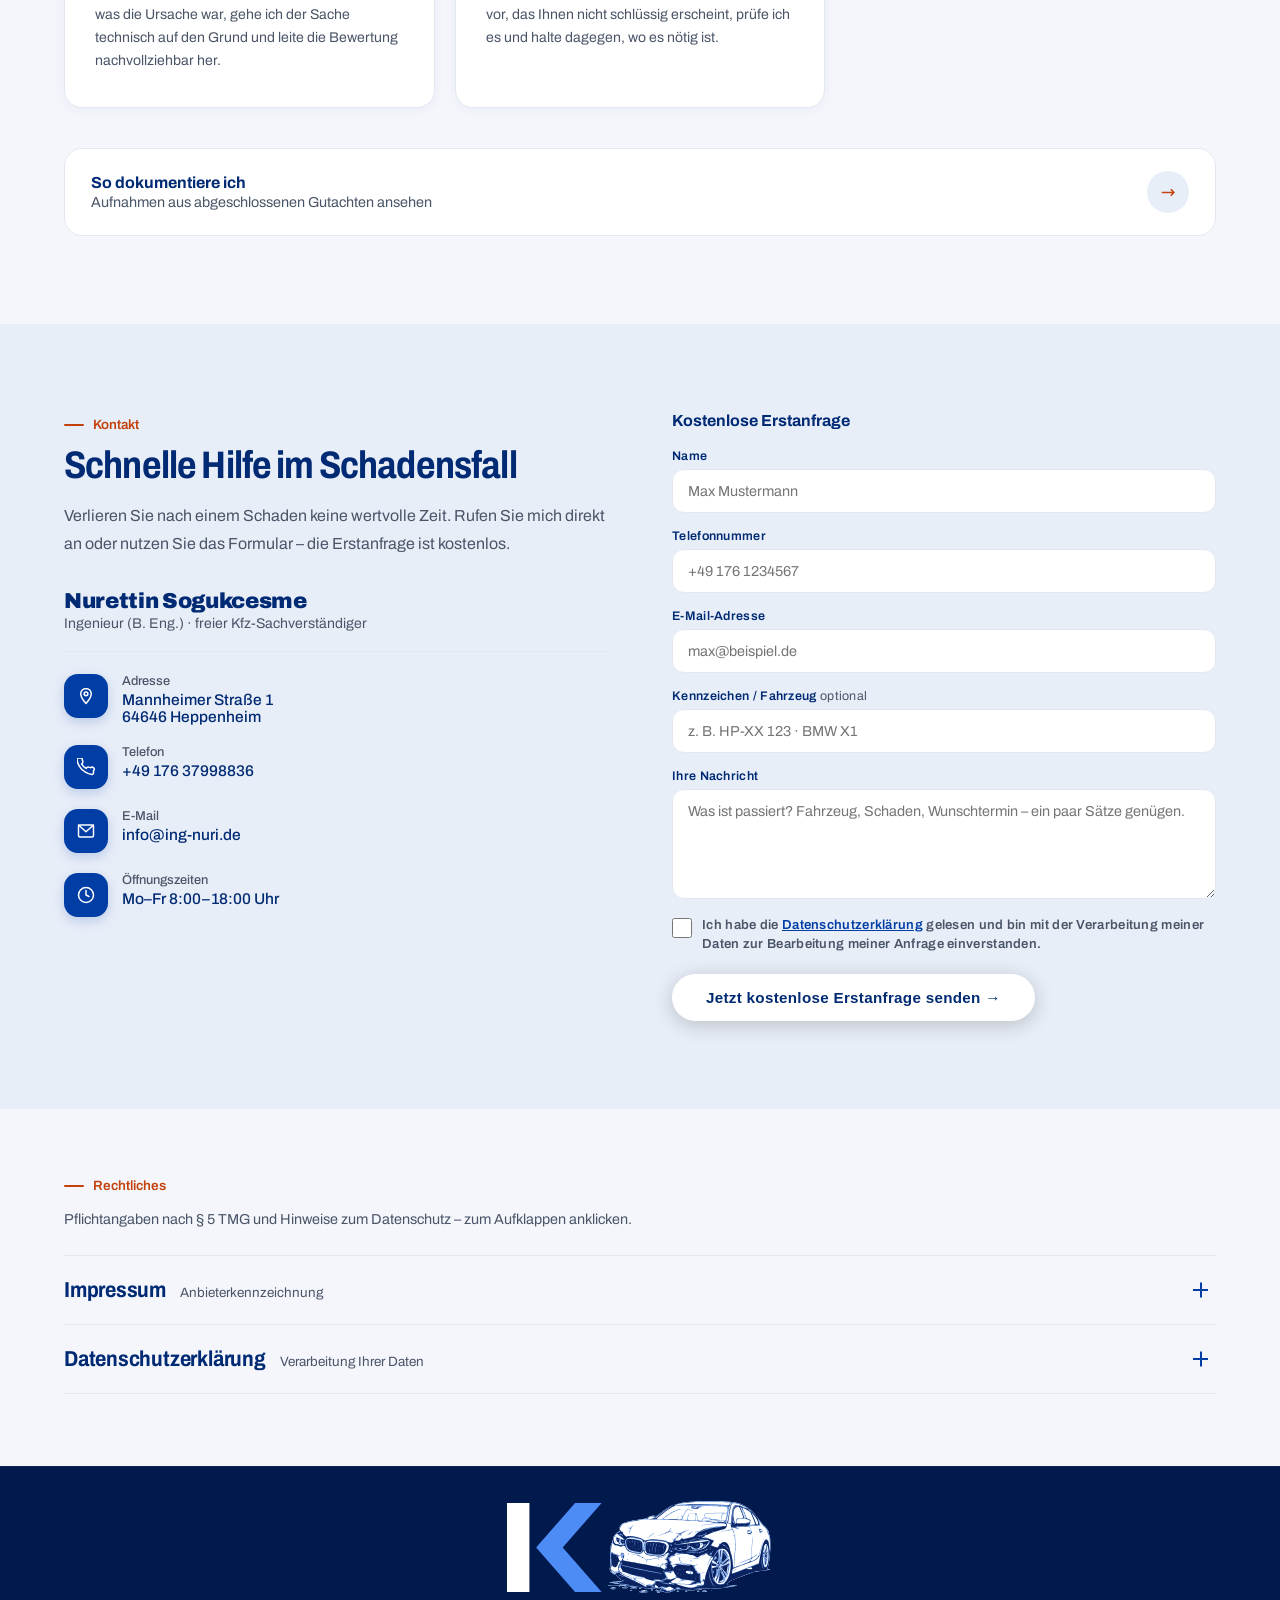
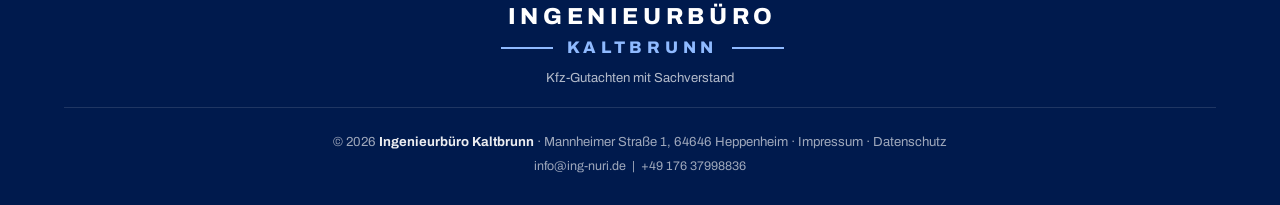
==== commit 67820d89: "Abschnitte in Nurettins vorgegebene Reihenfolge gebracht Beim Abgleich mit seinem Entwurf ist aufgef" ====
--- a/index.html
+++ b/index.html
@@ -673,6 +673,11 @@
     /* ── IHR GUTES RECHT ── */
     #ihr-recht { background: var(--white); }
     .recht-inner { max-width: 1240px; margin: 0 auto; }
+    .recht-vorspann {
+      font-family: var(--font-condensed); font-weight: 700;
+      font-size: 1.02rem; color: var(--blue-dark);
+      margin: 30px 0 16px;
+    }
     .recht-karten {
       display: grid; grid-template-columns: repeat(auto-fit, minmax(280px, 1fr));
       gap: 20px;
@@ -1168,7 +1173,12 @@
     }
 
     /* ── KONTAKT ── */
-    #kontakt { background: var(--gray-light); }
+    /* Kontakt traegt Blassblau, nicht Grau. Seit die Leistungen nach
+       hinten gerueckt sind, stossen sonst zwei graue Abschnitte
+       aneinander und lesen sich als ein einziger langer Block. Die
+       weissen Eingabefelder heben sich auf Blassblau ausserdem besser
+       ab als auf Weiss. */
+    #kontakt { background: var(--blue-pale); }
     .kontakt-inner { display: grid; grid-template-columns: 1fr 1fr; gap: 64px; align-items: start; }
     /* Sein Name über den Kontaktdaten – so steht es in seinem Entwurf. */
     .kontakt-wer {
@@ -1422,11 +1432,11 @@
     </div>
   </a>
   <ul class="nav-links">
-    <li><a href="#leistungen">Leistungen</a></li>
     <li><a href="#ueber">Über mich</a></li>
-    <li><a href="referenzen.html">Referenzen</a></li>
     <li><a href="#warum">Warum ich</a></li>
     <li><a href="#ihr-recht">Ihr Recht</a></li>
+    <li><a href="#leistungen">Leistungen</a></li>
+    <li><a href="referenzen.html">Referenzen</a></li>
     <li><a href="#kontakt">Kontakt</a></li>
   </ul>
   <button class="nav-burger" id="nav-burger" aria-label="Menü öffnen" aria-expanded="false" aria-controls="mobile-menu">
@@ -1437,11 +1447,11 @@
 <!-- MOBILES MENÜ -->
 <div class="menu-backdrop" id="menu-backdrop"></div>
 <div class="mobile-menu" id="mobile-menu">
-  <a href="#leistungen">Leistungen</a>
   <a href="#ueber">Über mich</a>
-  <a href="referenzen.html">Referenzen</a>
   <a href="#warum">Warum ich</a>
   <a href="#ihr-recht">Ihr Recht</a>
+  <a href="#leistungen">Leistungen</a>
+  <a href="referenzen.html">Referenzen</a>
   <a href="#kontakt">Kontakt</a>
   <a href="#kontakt" class="mobile-menu-cta">Gutachten anfragen →</a>
 </div>
@@ -1617,6 +1627,82 @@
 </section>
 
 <!-- LEISTUNGEN -->
+
+<!-- ÜBER NURI -->
+<section id="ueber">
+  <div class="ueber-inner">
+    <div class="ueber-visual reveal-left">
+      <div class="ueber-photo"><img src="[data-uri]" width="570" height="760" loading="lazy" decoding="async" alt="Nurettin Sogukcesme"></div>
+      <div class="ueber-name">Nurettin Sogukcesme</div>
+      <div class="ueber-role">Ingenieur · Kfz-Sachverständiger</div>
+    </div>
+    <div class="ueber-text reveal-right">
+      <div class="section-label">Über mich</div>
+      <h2 class="section-title">Meisterhafter Blick.<br>Akademische Präzision.</h2>
+      <p>Vom Blaumann im Nutzfahrzeug-Betrieb über das Maschinenbaustudium bis hin zum Qualitätsingenieur bei einem Premium-Auto­mobilhersteller: Mein Weg zeichnet sich durch pure Begeisterung für Fahrzeugtechnik aus.</p>
+      <p>Als Ihr unabhängiger Kfz-Sachverständiger bringe ich diese gebündelte Expertise direkt zu Ihnen. Ob nach einem Unfall, für eine Wertermittlung oder bei technischen Unklarheiten – ich sichere Ihre Ansprüche mit absoluter Präzision.</p>
+      <ul class="ueber-fakten">
+        <li><b>Ausbildung</b>Nutzfahrzeug-Mechatroniker, danach B.&nbsp;Eng. Maschinenbau</li>
+        <li><b>Qualifikationen</b>VDA&nbsp;6.3 Prozessauditor · DGQ-Qualitätsmanager · Elektrofachkraft für HV-Komponenten</li>
+        <li><b>Sprachen</b>Deutsch, Türkisch, Kurdisch, Englisch</li>
+      </ul>
+      <div class="ueber-stats">
+        <div class="stat"><div class="stat-num">15+</div><div class="stat-label">Jahre Branchen­erfahrung</div></div>
+        <div class="stat"><div class="stat-num">100%</div><div class="stat-label">Unabhängige Gutachten</div></div>
+        <div class="stat"><div class="stat-num">24h</div><div class="stat-label">Rückmeldung</div></div>
+      </div>
+    </div>
+  </div>
+</section>
+
+<!-- WARUM WIR -->
+<section id="warum">
+  <div class="reveal"><div class="section-label">Warum ich</div></div>
+  <h2 class="section-title reveal delay-1">Warum mein Gutachten den Unterschied macht</h2>
+  <p class="section-intro reveal delay-2">Weil ein Gutachten nur so gut ist wie die Erfahrung dahinter – und so viel wert wie seine Unabhängigkeit.</p>
+  <div class="warum-grid">
+    <div class="warum-item reveal delay-1"><div class="warum-num">01</div><h3>Echte Unabhängigkeit</h3><p>Ich arbeite ausschließlich für Sie als Fahrzeughalter, für Anwälte oder Gerichte – niemals im Auftrag von Versicherungen.</p></div>
+    <div class="warum-item reveal delay-2"><div class="warum-num">02</div><h3>Premium-Qualitätsstandard</h3><p>Durch meine Tätigkeit als Qualitätsingenieur und Auditor kenne ich die strengsten Standards der Automobilindustrie.</p></div>
+    <div class="warum-item reveal delay-3"><div class="warum-num">03</div><h3>Fundierte Beweissicherung</h3><p>Ich ermittle Schadensursachen lückenlos, leite Bewertungen logisch her und dokumentiere alles absolut rechtssicher.</p></div>
+    <div class="warum-item reveal delay-4"><div class="warum-num">04</div><h3>Direkter Draht</h3><p>Bei mir gibt es kein Callcenter. Wenn Sie anrufen, sprechen Sie direkt mit mir – Ihrem Experten.</p></div>
+  </div>
+</section>
+
+<!-- IHR GUTES RECHT -->
+<section id="ihr-recht">
+  <div class="recht-inner">
+    <div class="reveal"><div class="section-label">Rechtlicher Schutz</div></div>
+    <h2 class="section-title reveal delay-1">Ihr gutes Recht bei einem Unfallschaden</h2>
+    <p class="section-intro reveal delay-2">Ein Unfall bringt ohnehin schon genug Ärger mit sich. Umso wichtiger ist ein Partner,
+       dem Sie blind vertrauen können. Da ich vollkommen weisungsfrei und unabhängig von
+       Versicherungsgesellschaften agiere, steht allein Ihr Recht im Fokus.</p>
+    <p class="recht-vorspann reveal delay-2">Das sollten Sie wissen:</p>
+    <div class="recht-karten">
+      <div class="recht-karte reveal delay-1">
+        <span class="recht-symbol" aria-hidden="true"><svg viewBox="0 0 24 24"><circle cx="12" cy="12" r="8.4"/><path d="M12 7.6v4.6l3 1.8"/></svg></span>
+        <h3>Freie Gutachterwahl</h3>
+        <p>Bei einem unverschuldeten Unfall (Haftpflichtschaden) haben Sie das gesetzliche
+           Recht, Ihren Gutachter selbst zu wählen.</p>
+      </div>
+      <div class="recht-karte reveal delay-2">
+        <span class="recht-symbol" aria-hidden="true"><svg viewBox="0 0 24 24"><circle cx="12" cy="12" r="8.4"/><path d="M15.2 9.2a3.9 3.9 0 00-6.4 2.8 3.9 3.9 0 006.4 2.8"/><path d="M7.6 11h5M7.6 13.2h5"/></svg></span>
+        <h3>Kostenübernahme</h3>
+        <p>Die Kosten für mein unabhängiges Gutachten müssen in diesem Fall von der
+           Versicherung des Unfallverursachers getragen werden.</p>
+      </div>
+      <div class="recht-karte reveal delay-3">
+        <span class="recht-symbol" aria-hidden="true"><svg viewBox="0 0 24 24"><path d="M12 3l7.5 3v5.4c0 4.3-3 8.3-7.5 9.6-4.5-1.3-7.5-5.3-7.5-9.6V6L12 3z"/><path d="M8.8 12l2.2 2.2 4.2-4.4"/></svg></span>
+        <h3>Schutz vor Kürzungen</h3>
+        <p>Versicherungen versuchen oft, den Schaden eigenmächtig herunterzurechnen –
+           mein Gutachten schützt Sie vor finanziellen Verlusten.</p>
+      </div>
+    </div>
+    <a class="recht-cta reveal delay-4" href="tel:+4917637998836">
+      <span>Unsicher, was Ihnen zusteht? Rufen Sie mich an, das kostet nichts.</span>
+      <strong>+49 176 37998836</strong>
+    </a>
+  </div>
+</section>
 <section id="leistungen">
   <div class="reveal"><div class="section-label">Meine Leistungen</div></div>
   <h2 class="section-title reveal delay-1">Meine Leistungen in Ihrer Region</h2>
@@ -1651,81 +1737,6 @@
     </span>
     <span class="ref-teaser-pfeil" aria-hidden="true">→</span>
   </a>
-</section>
-
-<!-- ÜBER NURI -->
-<section id="ueber">
-  <div class="ueber-inner">
-    <div class="ueber-visual reveal-left">
-      <div class="ueber-photo"><img src="[data-uri]" width="570" height="760" loading="lazy" decoding="async" alt="Nurettin Sogukcesme"></div>
-      <div class="ueber-name">Nurettin Sogukcesme</div>
-      <div class="ueber-role">Ingenieur · Kfz-Sachverständiger</div>
-    </div>
-    <div class="ueber-text reveal-right">
-      <div class="section-label">Über mich</div>
-      <h2 class="section-title">Meisterhafter Blick.<br>Akademische Präzision.</h2>
-      <p>Vom Blaumann im Nutzfahrzeug-Betrieb über das Maschinenbaustudium bis hin zum Qualitätsingenieur bei einem Premium-Auto­mobilhersteller: Mein Weg zeichnet sich durch pure Begeisterung für Fahrzeugtechnik aus.</p>
-      <p>Als Ihr unabhängiger Kfz-Sachverständiger bringe ich diese gebündelte Expertise direkt zu Ihnen. Ob nach einem Unfall, für eine Wertermittlung oder bei technischen Unklarheiten – ich sichere Ihre Ansprüche mit absoluter Präzision. Wenn Sie anrufen, gehe ich selbst ran.</p>
-      <ul class="ueber-fakten">
-        <li><b>Ausbildung</b>Nutzfahrzeug-Mechatroniker, danach B.&nbsp;Eng. Maschinenbau</li>
-        <li><b>Qualifikationen</b>VDA&nbsp;6.3 Prozessauditor · DGQ-Qualitätsmanager · Elektrofachkraft für HV-Komponenten</li>
-        <li><b>Sprachen</b>Deutsch, Türkisch, Kurdisch, Englisch</li>
-      </ul>
-      <div class="ueber-stats">
-        <div class="stat"><div class="stat-num">15+</div><div class="stat-label">Jahre Branchen­erfahrung</div></div>
-        <div class="stat"><div class="stat-num">100%</div><div class="stat-label">Unabhängige Gutachten</div></div>
-        <div class="stat"><div class="stat-num">24h</div><div class="stat-label">Rückmeldung</div></div>
-      </div>
-    </div>
-  </div>
-</section>
-
-<!-- WARUM WIR -->
-<section id="warum">
-  <div class="reveal"><div class="section-label">Warum ich</div></div>
-  <h2 class="section-title reveal delay-1">Warum mein Gutachten den Unterschied macht</h2>
-  <p class="section-intro reveal delay-2">Weil ein Gutachten nur so gut ist wie die Erfahrung dahinter – und so viel wert wie seine Unabhängigkeit.</p>
-  <div class="warum-grid">
-    <div class="warum-item reveal delay-1"><div class="warum-num">01</div><h3>Echte Unabhängigkeit</h3><p>Ich arbeite ausschließlich für Sie als Fahrzeughalter, für Anwälte oder Gerichte – niemals im Auftrag von Versicherungen.</p></div>
-    <div class="warum-item reveal delay-2"><div class="warum-num">02</div><h3>Premium-Qualitätsstandard</h3><p>Durch meine Tätigkeit als Qualitätsingenieur und Auditor kenne ich die strengsten Standards der Automobilindustrie.</p></div>
-    <div class="warum-item reveal delay-3"><div class="warum-num">03</div><h3>Fundierte Beweissicherung</h3><p>Ich ermittle Schadensursachen lückenlos, leite Bewertungen logisch her und dokumentiere alles absolut rechtssicher.</p></div>
-    <div class="warum-item reveal delay-4"><div class="warum-num">04</div><h3>Direkter Draht</h3><p>Bei mir gibt es kein Callcenter. Wenn Sie anrufen, sprechen Sie direkt mit mir – Ihrem Experten.</p></div>
-  </div>
-</section>
-
-<!-- IHR GUTES RECHT -->
-<section id="ihr-recht">
-  <div class="recht-inner">
-    <div class="reveal"><div class="section-label">Rechtlicher Schutz</div></div>
-    <h2 class="section-title reveal delay-1">Ihr gutes Recht bei einem Unfallschaden</h2>
-    <p class="section-intro reveal delay-2">Ein Unfall bringt ohnehin schon genug Ärger mit sich. Umso wichtiger ist ein Partner,
-       dem Sie blind vertrauen können. Da ich vollkommen weisungsfrei und unabhängig von
-       Versicherungsgesellschaften agiere, steht allein Ihr Recht im Fokus.</p>
-    <div class="recht-karten">
-      <div class="recht-karte reveal delay-1">
-        <span class="recht-symbol" aria-hidden="true"><svg viewBox="0 0 24 24"><circle cx="12" cy="12" r="8.4"/><path d="M12 7.6v4.6l3 1.8"/></svg></span>
-        <h3>Freie Gutachterwahl</h3>
-        <p>Bei einem unverschuldeten Unfall (Haftpflichtschaden) haben Sie das gesetzliche
-           Recht, Ihren Gutachter selbst zu wählen.</p>
-      </div>
-      <div class="recht-karte reveal delay-2">
-        <span class="recht-symbol" aria-hidden="true"><svg viewBox="0 0 24 24"><circle cx="12" cy="12" r="8.4"/><path d="M15.2 9.2a3.9 3.9 0 00-6.4 2.8 3.9 3.9 0 006.4 2.8"/><path d="M7.6 11h5M7.6 13.2h5"/></svg></span>
-        <h3>Kostenübernahme</h3>
-        <p>Die Kosten für mein unabhängiges Gutachten müssen in diesem Fall von der
-           Versicherung des Unfallverursachers getragen werden.</p>
-      </div>
-      <div class="recht-karte reveal delay-3">
-        <span class="recht-symbol" aria-hidden="true"><svg viewBox="0 0 24 24"><path d="M12 3l7.5 3v5.4c0 4.3-3 8.3-7.5 9.6-4.5-1.3-7.5-5.3-7.5-9.6V6L12 3z"/><path d="M8.8 12l2.2 2.2 4.2-4.4"/></svg></span>
-        <h3>Schutz vor Kürzungen</h3>
-        <p>Versicherungen versuchen oft, den Schaden eigenmächtig herunterzurechnen –
-           mein Gutachten schützt Sie vor finanziellen Verlusten.</p>
-      </div>
-    </div>
-    <a class="recht-cta reveal delay-4" href="tel:+4917637998836">
-      <span>Unsicher, was Ihnen zusteht? Rufen Sie mich an, das kostet nichts.</span>
-      <strong>+49 176 37998836</strong>
-    </a>
-  </div>
 </section>
 
 <!-- KONTAKT -->
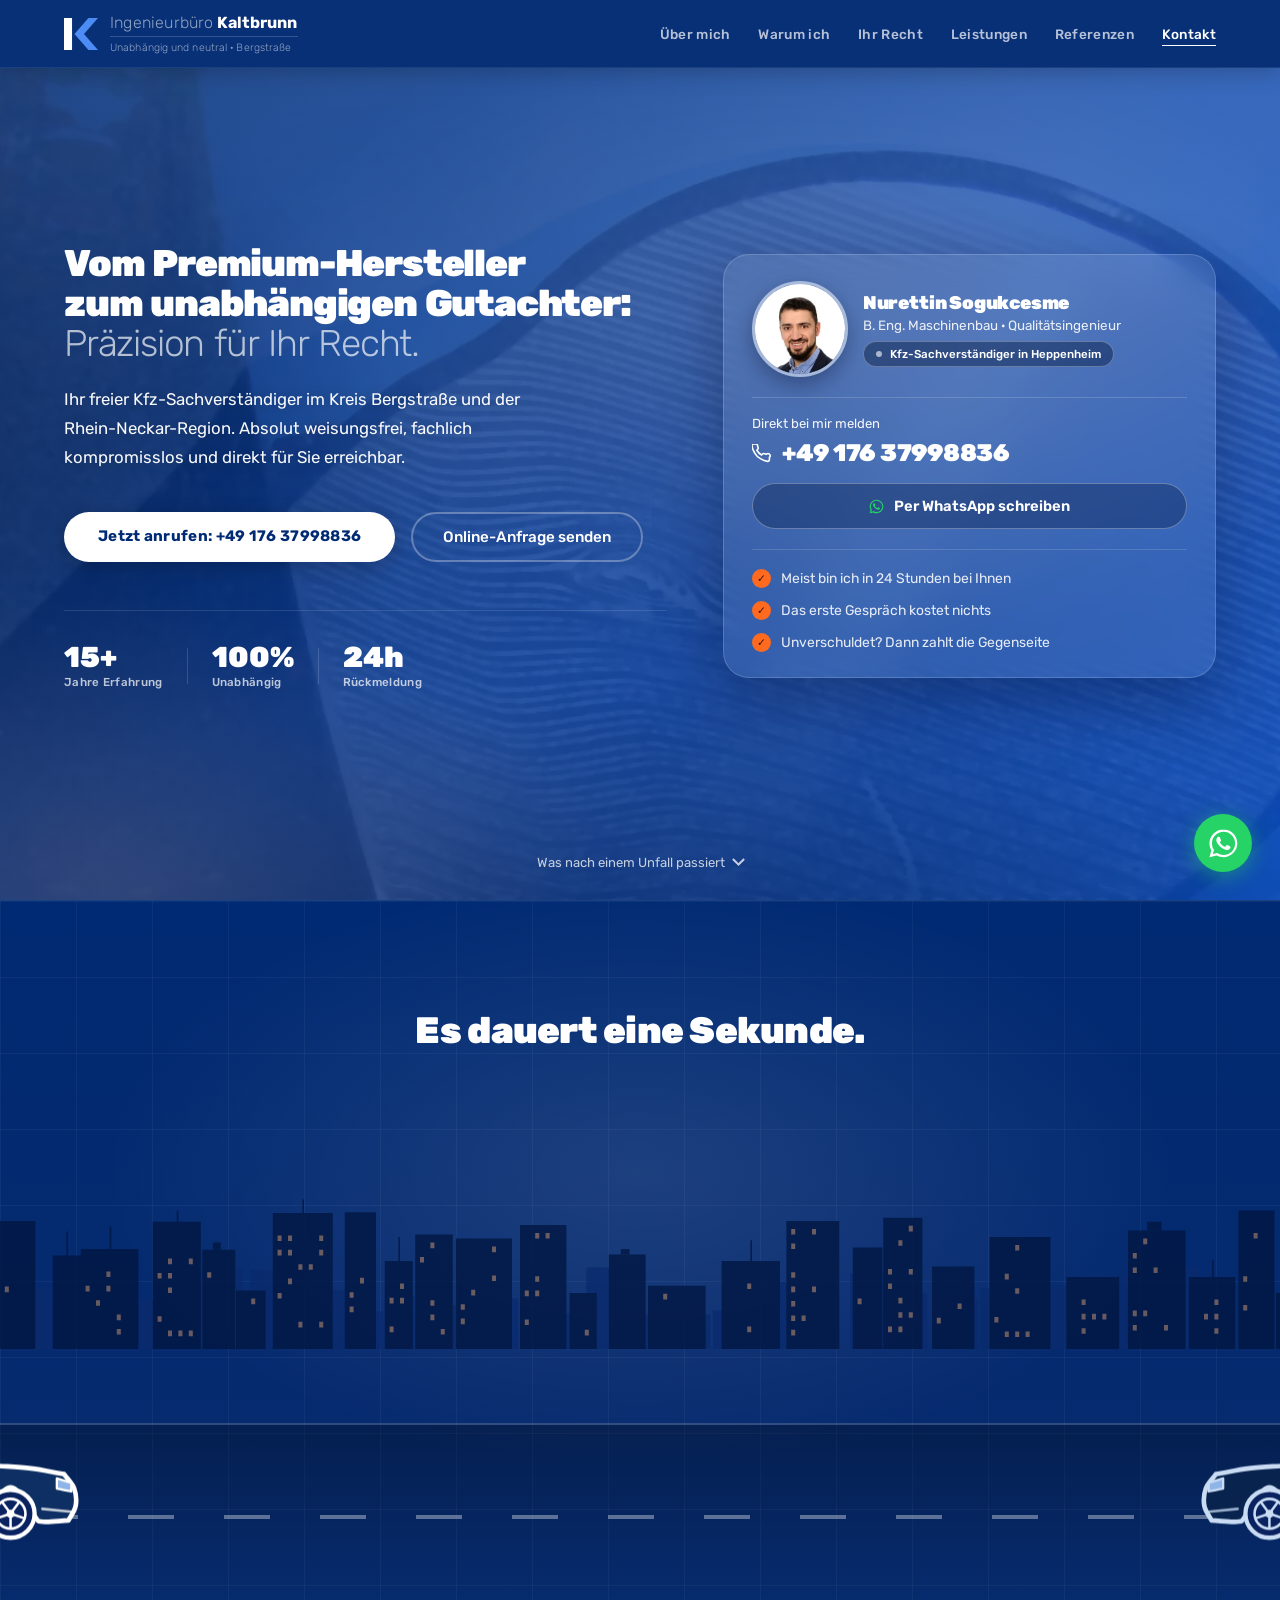
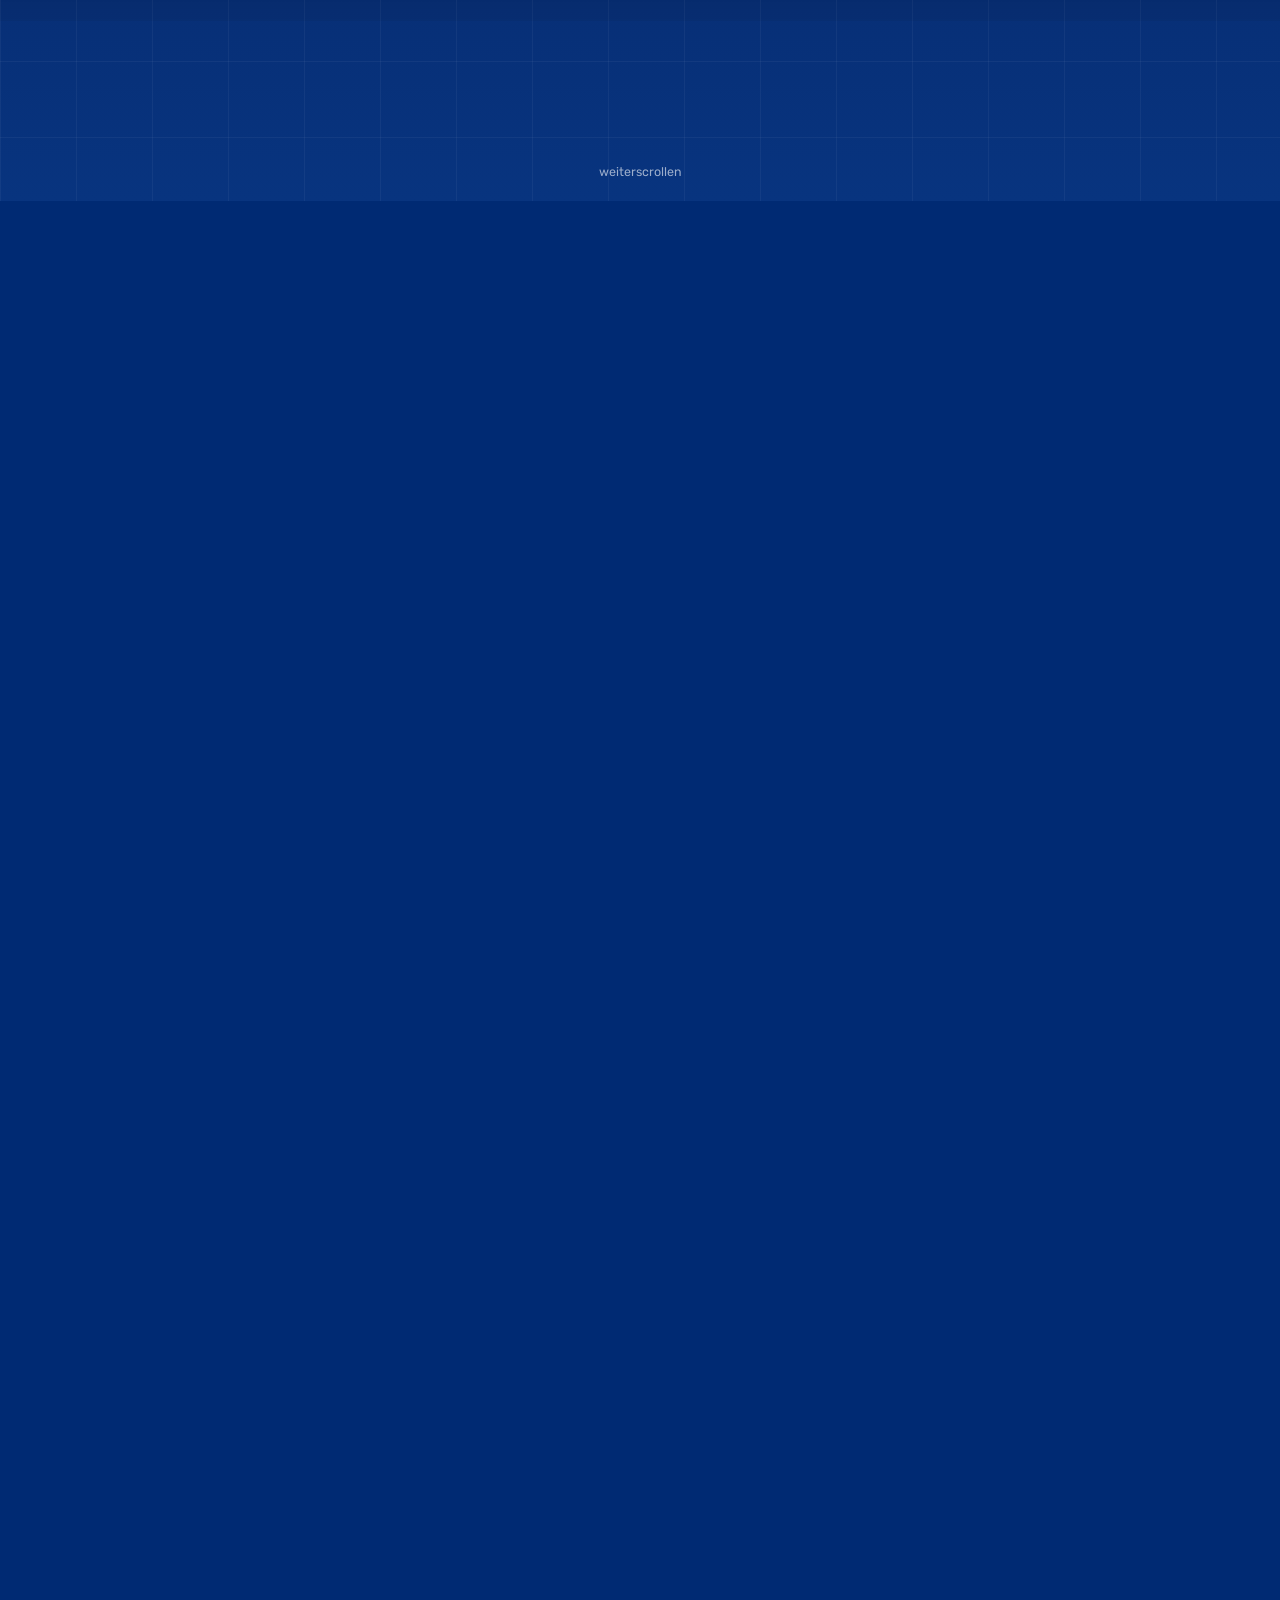
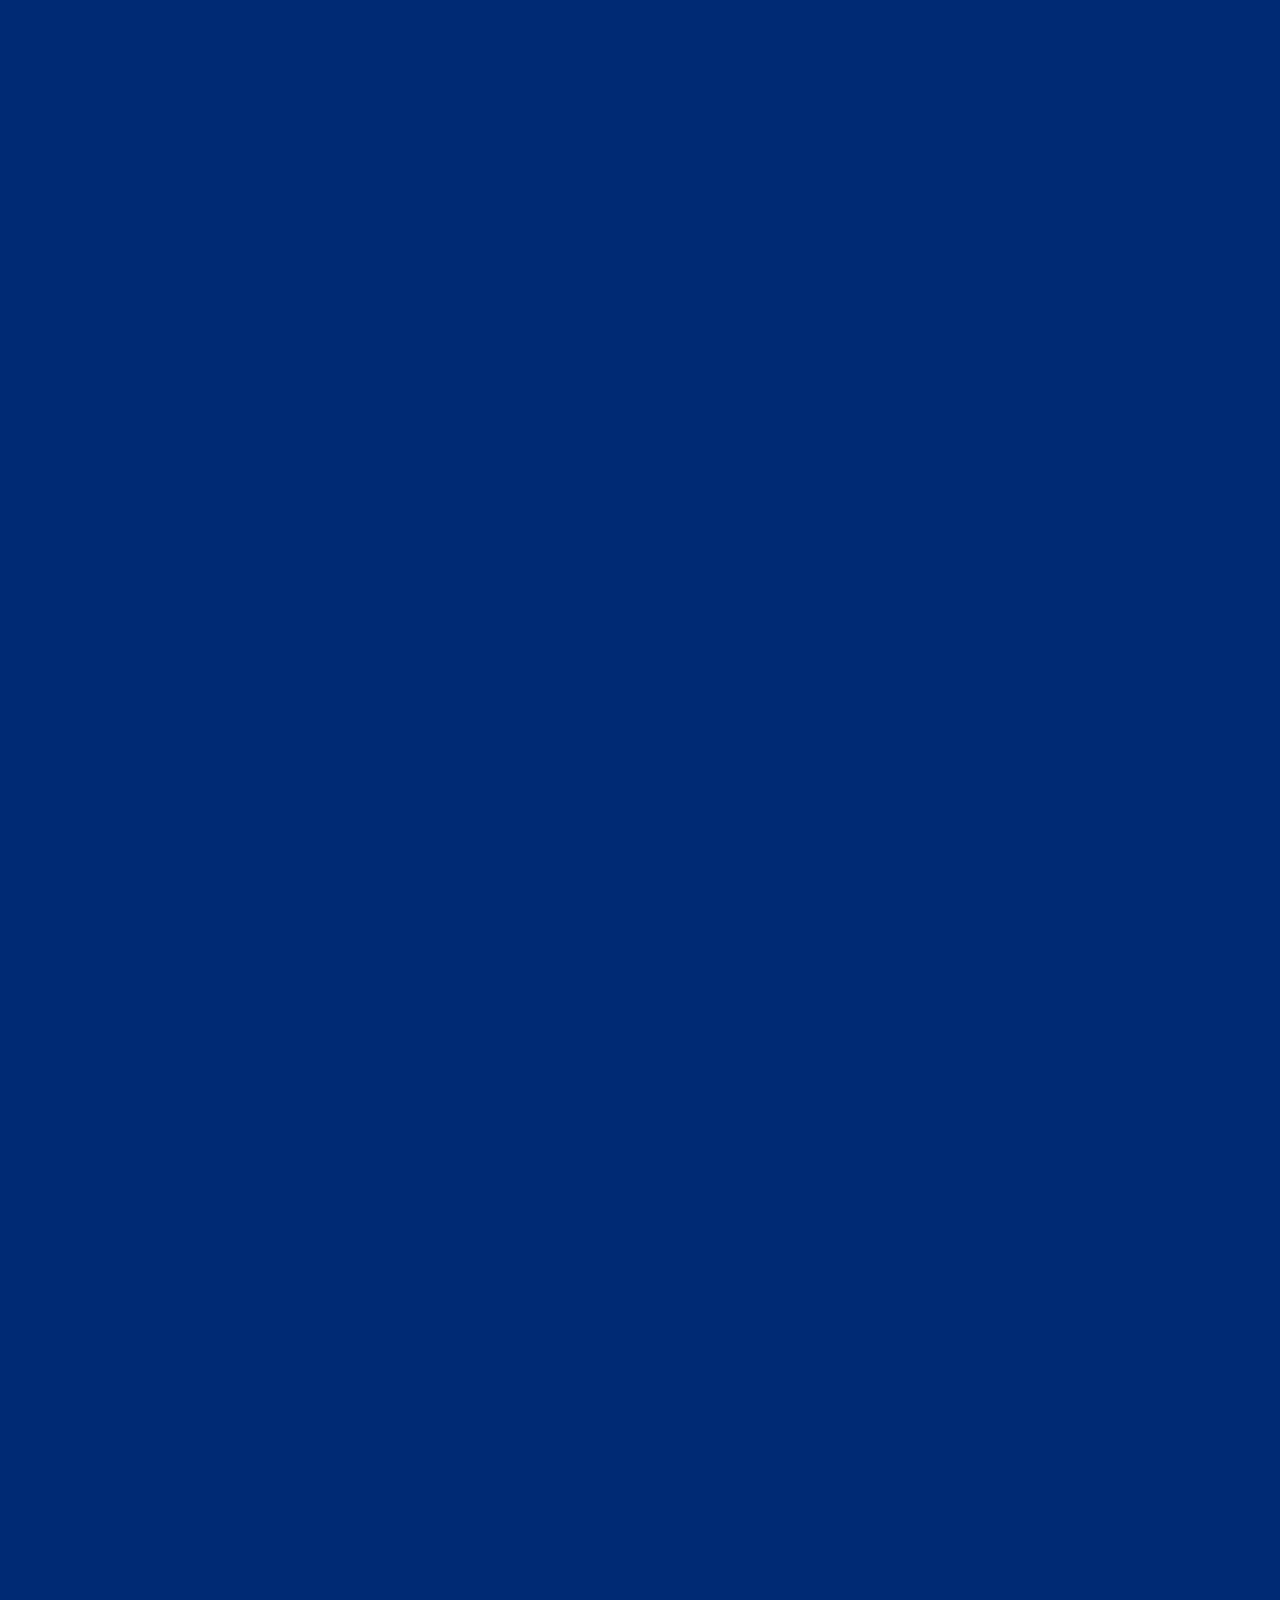
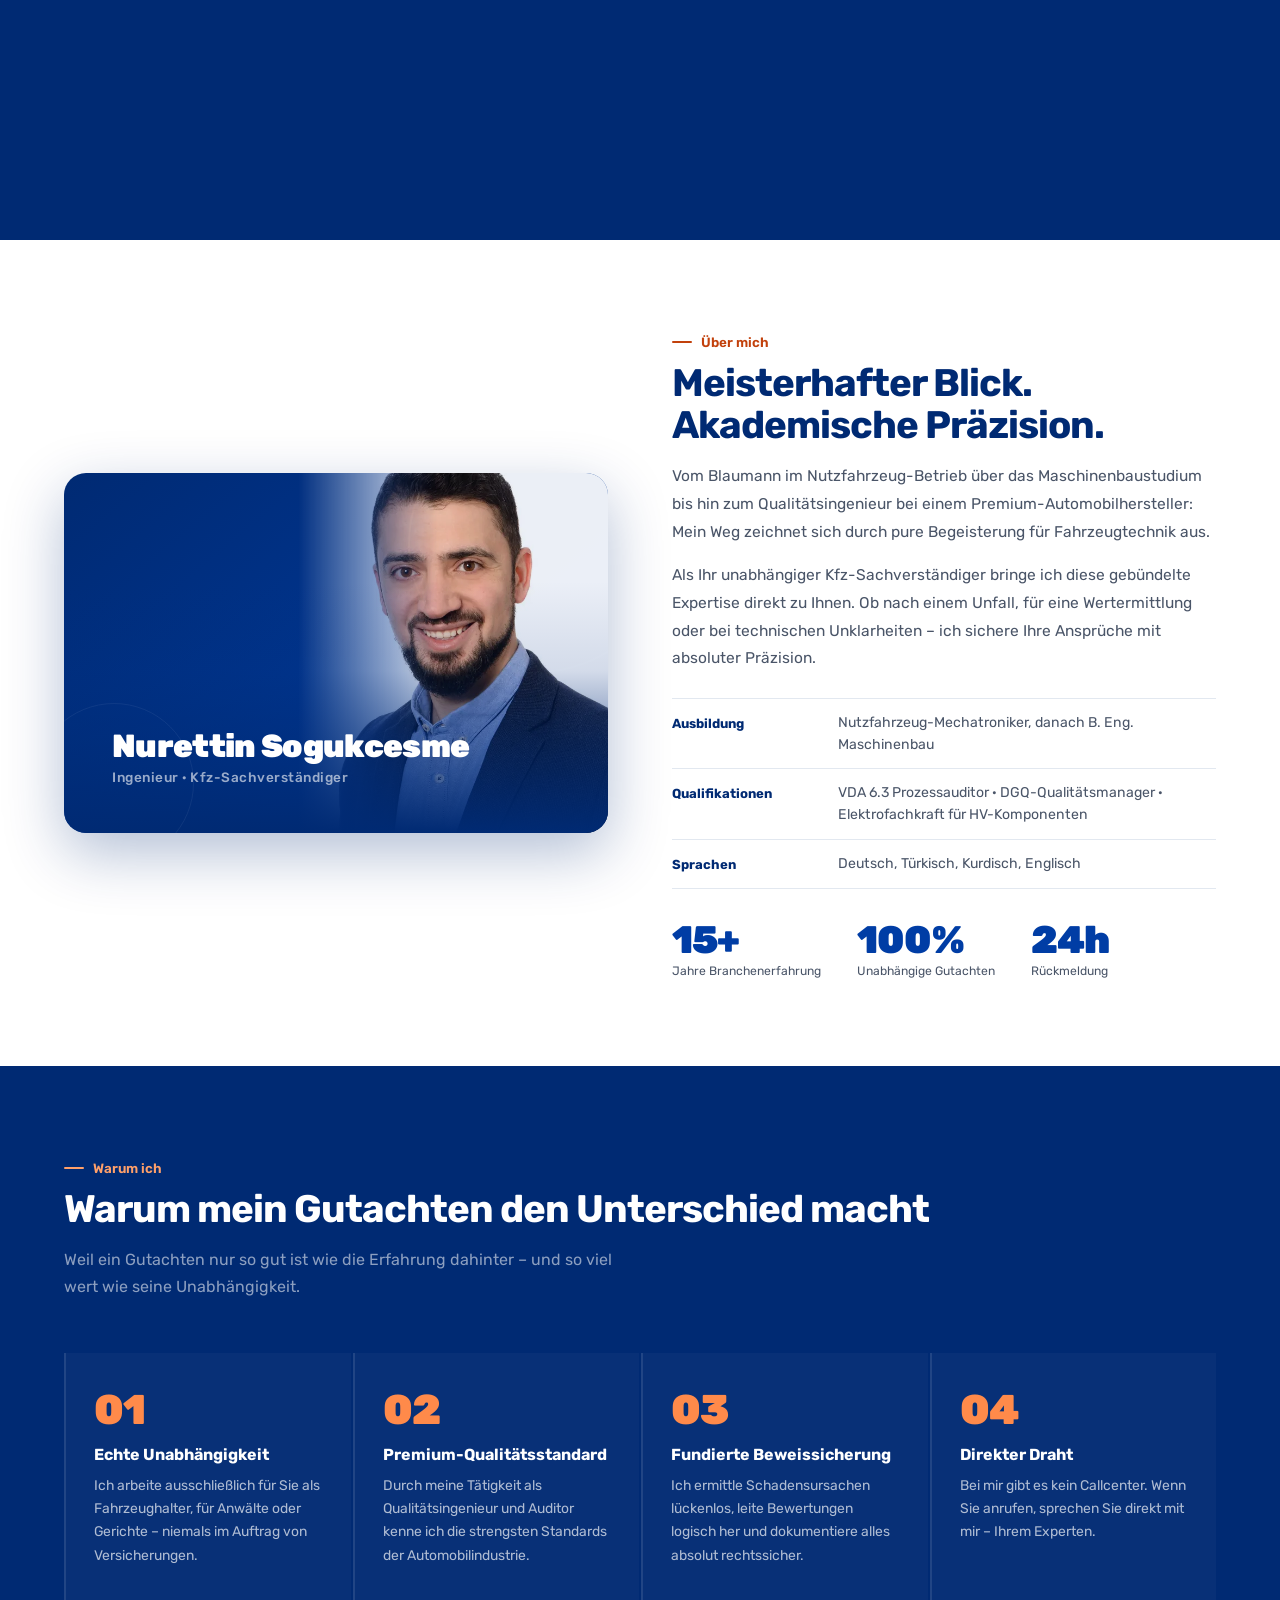
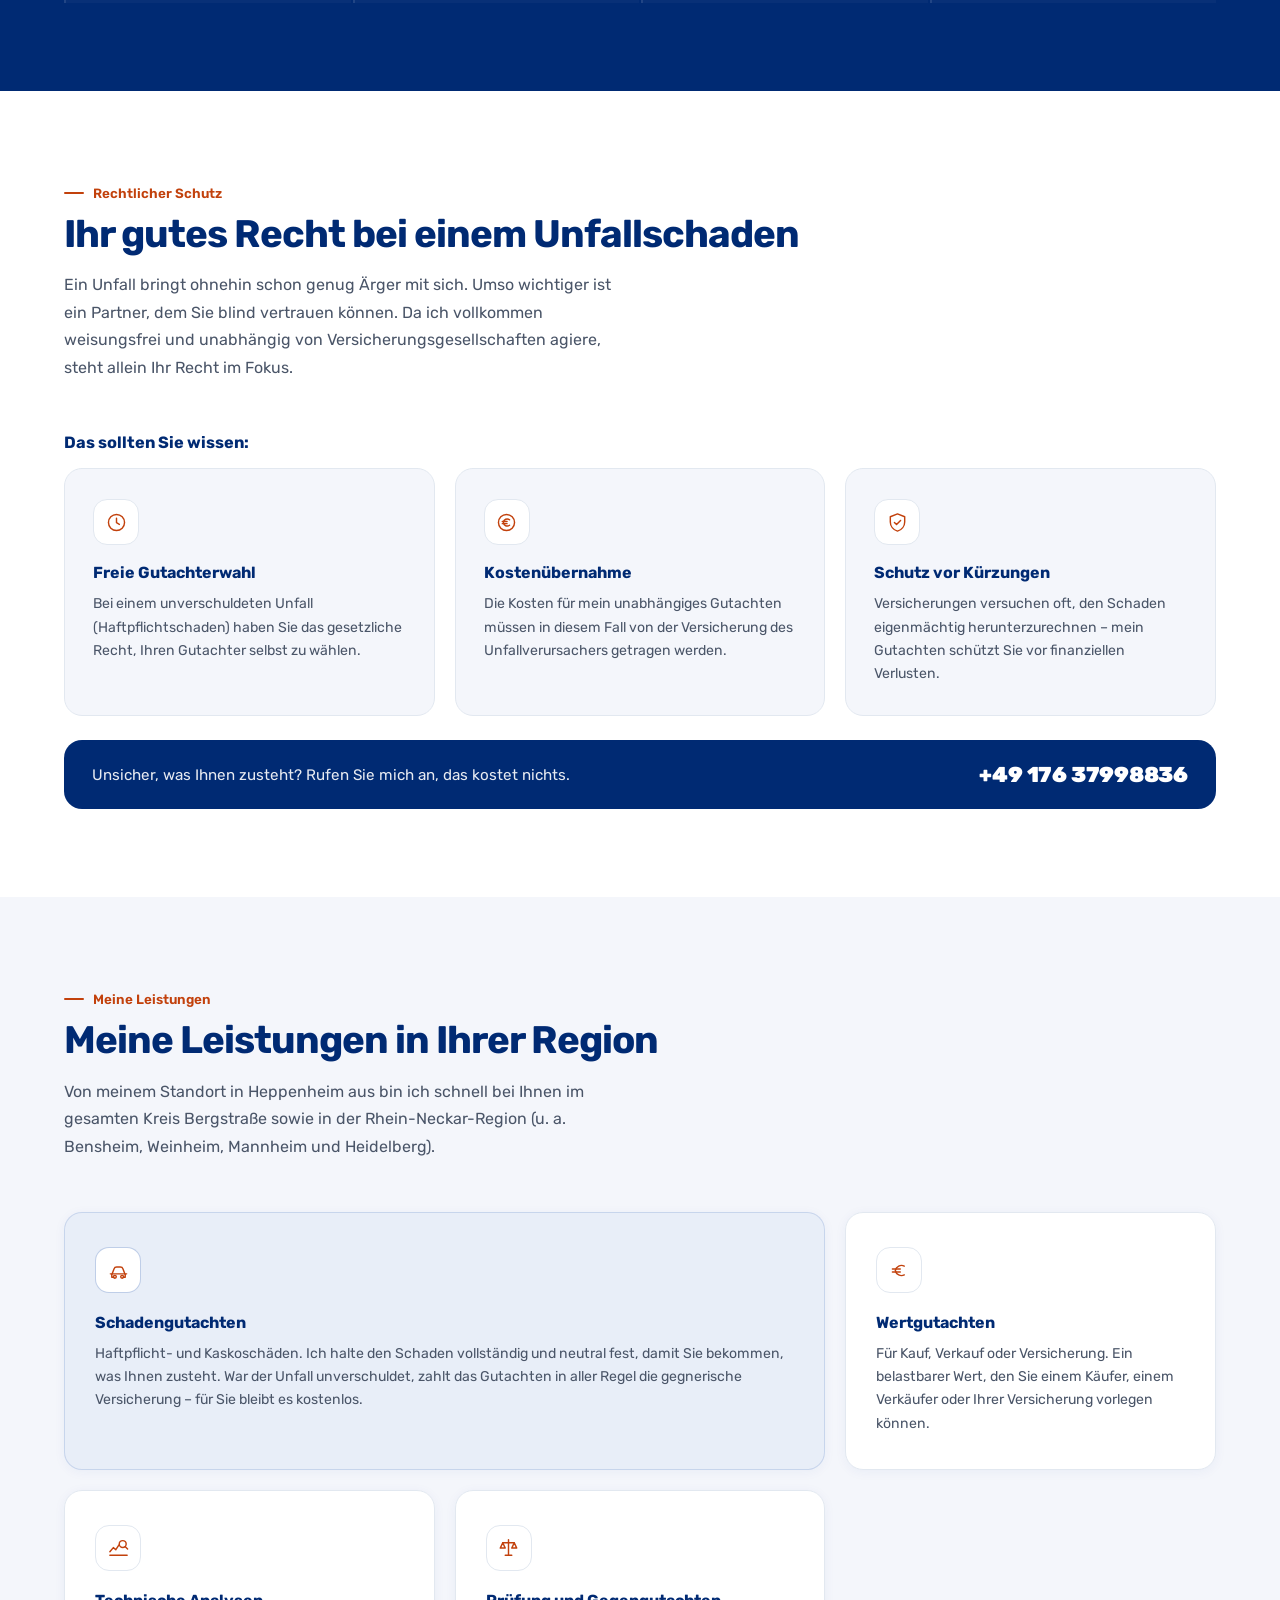
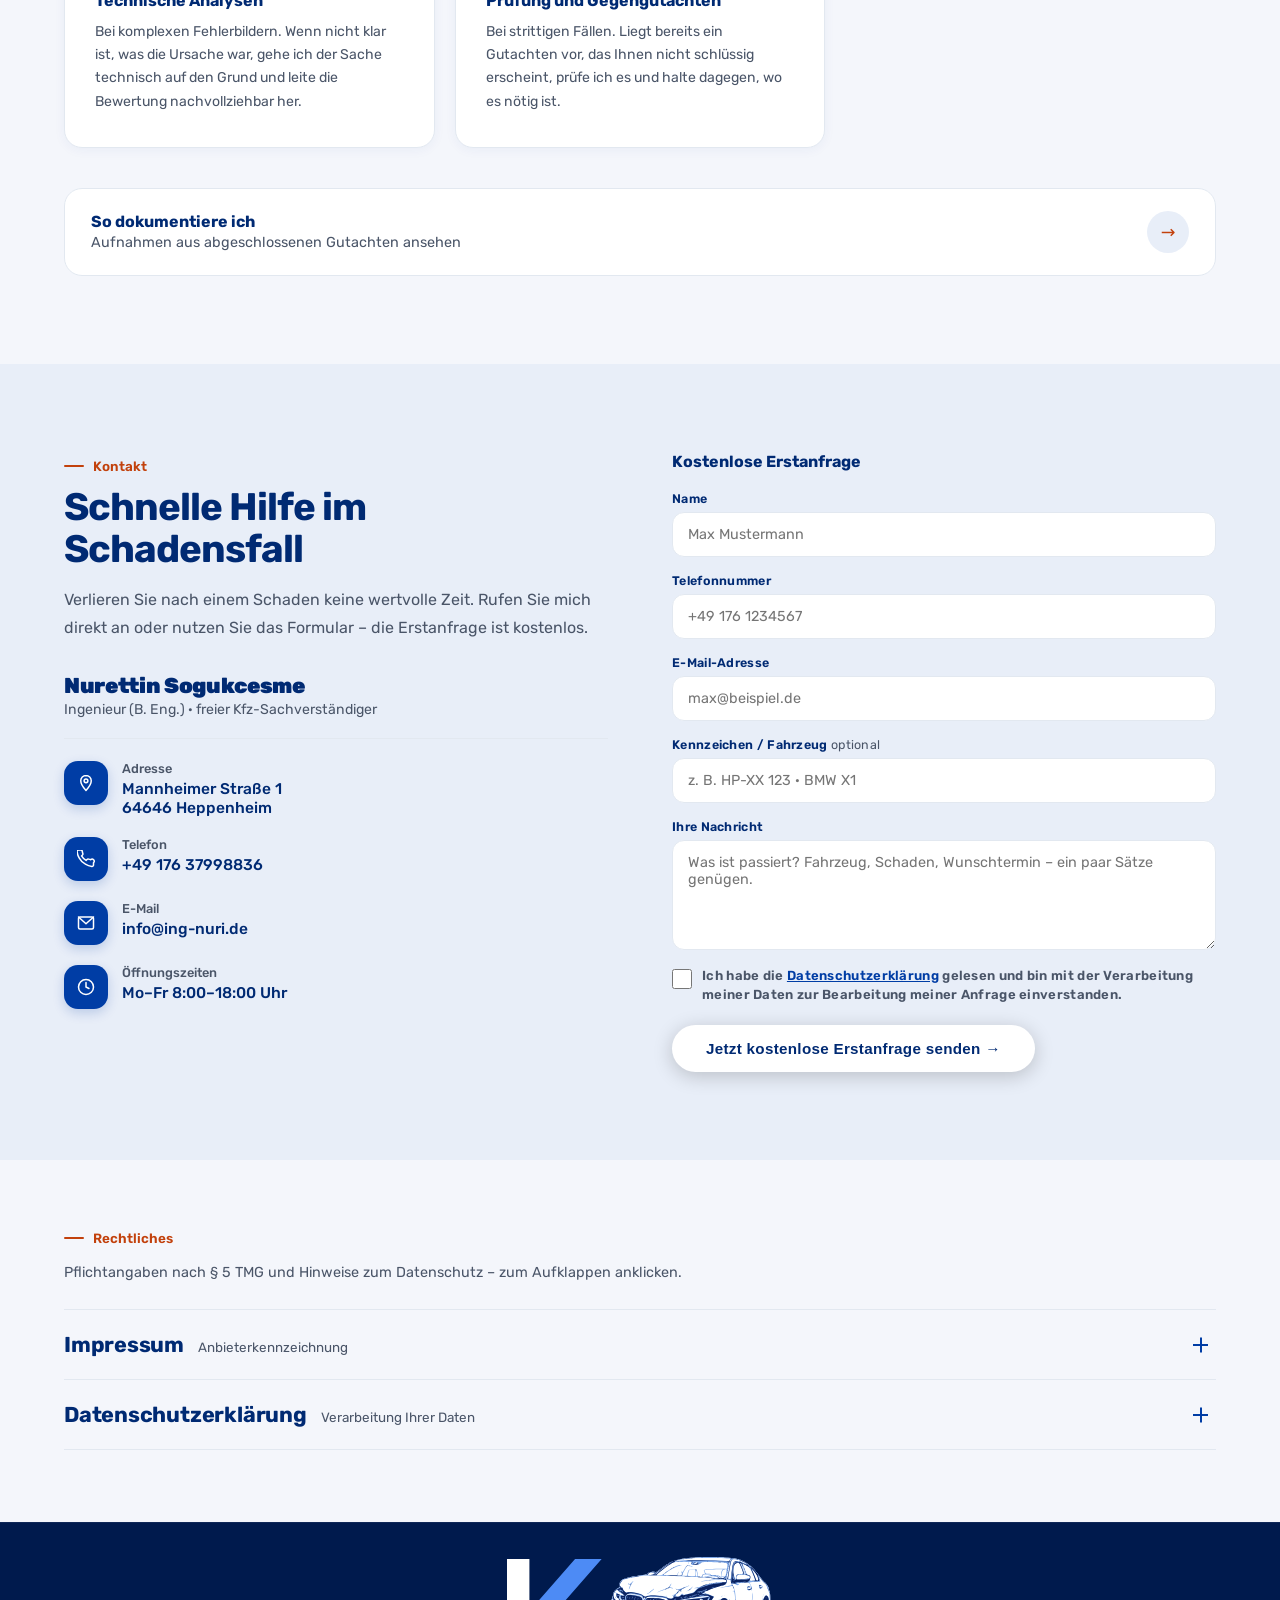
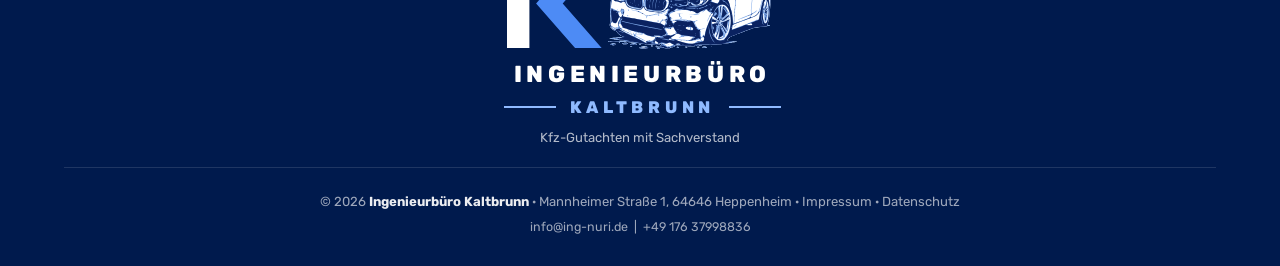
==== commit 0dbc3e23: "Rubik statt Archivo Von Bilal vorgegeben. Variabler Schnitt 300–900, auf die lateinische Teilmenge b" ====
--- a/index.html
+++ b/index.html
@@ -18,14 +18,16 @@
   <link rel="icon" href="data:image/svg+xml,%3Csvg xmlns='http://www.w3.org/2000/svg' viewBox='0 0 112 112'%3E%3Cdefs%3E%3ClinearGradient id='l' x1='0' y1='0' x2='0' y2='1'%3E%3Cstop offset='0' stop-color='%23ffffff'/%3E%3Cstop offset='1' stop-color='%238fadd4'/%3E%3C/linearGradient%3E%3C/defs%3E%3Ccircle cx='56' cy='56' r='55' fill='%23002a73'/%3E%3Cpath d='M26 69 L20.8 65.1 L27 63.7 L21.8 60.1 L28.6 58.9 L25.6 55.3 L38 56.1 L46.5 55.7 L54 47.9 L71.5 47.9 L79.5 55.7 L93 56.9 L97.4 59.9 L98 69 Z' fill='url(%23l)'/%3E%3Ccircle cx='40' cy='68.5' r='7.6' fill='%230b2f66'/%3E%3Ccircle cx='40' cy='68.5' r='4' fill='%23cfe0f5'/%3E%3Ccircle cx='83' cy='68.5' r='7.6' fill='%230b2f66'/%3E%3Ccircle cx='83' cy='68.5' r='4' fill='%23cfe0f5'/%3E%3Cg stroke='%23ff8a1f' stroke-width='4.4' stroke-linecap='round'%3E%3Cpath d='M19 52 L7 41.5'/%3E%3Cpath d='M25 45.5 L20.5 35'/%3E%3Cpath d='M15 59 L3 57'/%3E%3C/g%3E%3C/svg%3E"/>
   <title>Ingenieurbüro Kaltbrunn – Kfz-Gutachten mit Sachverstand | Heppenheim</title>
   <style>
-    /* Archivo, variabel in Breite und Gewicht, lokal eingebettet.
-       Eine Datei für Fließtext und schmale Schlagzeilen. */
-    @font-face{font-family:'Archivo';font-style:normal;font-weight:300 900;
-      font-stretch:62% 125%;font-display:swap;
-      src:url([data-uri]) format('woff2');}
+    /* Rubik, von Bilal vorgegeben. Variabler Schnitt 300–900, auf die
+       lateinische Teilmenge beschraenkt: 34 KB gegenueber 87 KB bei
+       Archivo. Open Font License, eingebettet statt nachgeladen –
+       die Seite laedt nichts von fremden Servern. */
+    @font-face{font-family:'Rubik';font-style:normal;font-weight:300 900;
+      font-display:swap;
+      src:url([data-uri]) format('woff2');}
     :root {
-      --font-sans: 'Archivo', system-ui, -apple-system, 'Segoe UI', sans-serif;
-      --font-condensed: 'Archivo', system-ui, -apple-system, 'Segoe UI', sans-serif;
+      --font-sans: 'Rubik', system-ui, -apple-system, 'Segoe UI', sans-serif;
+      --font-condensed: 'Rubik', system-ui, -apple-system, 'Segoe UI', sans-serif;
     }
     *, *::before, *::after { box-sizing: border-box; margin: 0; padding: 0; }
 
@@ -61,15 +63,17 @@
     footer a, .impressum-block a { display: inline-block; padding-block: 4px; }
     input[type=checkbox] { width: 20px !important; height: 20px !important; }
 
-    /* Schmale Achse für Schlagzeilen – bei Archivo eine Achse, keine zweite Datei */
+    /* Schlagzeilen. Archivo hatte eine Breitenachse (font-stretch 84 %),
+       Rubik hat keine – die Angabe waere wirkungslos und irrefuehrend und
+       ist deshalb raus. Was die schmale Achse an Breite gespart hat, holt
+       jetzt die Laufweite zurueck; nachgemessen an den Umbruechen, nicht
+       geschaetzt. */
     .hero-content h1, h2.section-title, .ueber-name,
     .stat-num, .warum-num, .footer-claim strong {
-      font-stretch: 84%;
-      letter-spacing: -0.015em;
-    }
-    .hero-content h1 { letter-spacing: -0.028em; word-spacing: 0.06em; }
-    h2.section-title { letter-spacing: -0.022em; }
-    .nav-stamp { font-stretch: 92%; }
+      letter-spacing: -0.021em;
+    }
+    .hero-content h1 { letter-spacing: -0.032em; word-spacing: 0.05em; }
+    h2.section-title { letter-spacing: -0.026em; }
 
     html { scroll-behavior: smooth; -webkit-text-size-adjust: 100%; }
     body { font-family: var(--font-sans); color: var(--text); background: var(--white); overflow-x: hidden; -webkit-tap-highlight-color: transparent; }
@@ -299,7 +303,10 @@
     .hero-inner {
       position: relative; z-index: 4; width: 100%;
       max-width: 1240px; margin: 0 auto;
-      display: grid; grid-template-columns: minmax(0, 1.06fr) minmax(0, 0.94fr);
+      /* Etwas mehr Platz links als vorher (1,06/0,94). Rubik laeuft ohne
+         Breitenachse breiter als Archivo; die Schlagzeile braucht die
+         Spalte, sonst rutscht "Gutachter:" auf eine vierte Zeile. */
+      display: grid; grid-template-columns: minmax(0, 1.10fr) minmax(0, 0.90fr);
       gap: 56px; align-items: center;
     }
     @media (max-width: 1080px) { .hero-inner { gap: 36px; } }
@@ -329,7 +336,7 @@
     }
     @keyframes grid-drift { 0% { background-position: 0 0; } 100% { background-position: 76px 76px; } }
 
-    .hero-content { position: relative; z-index: 4; max-width: 620px; }
+    .hero-content { position: relative; z-index: 4; max-width: 650px; }
     .hero-eyebrow {
       display: inline-flex; align-items: center; gap: 8px;
       background: rgba(255,255,255,0.1);
@@ -359,11 +366,18 @@
 
     .hero-content h1 {
       font-family: var(--font-condensed);
-      font-size: clamp(1.9rem, 3.5vw, 2.7rem); font-weight: 900;
+      /* An den Umbruechen gemessen, nicht geschaetzt: bei 3,5vw/2,7rem
+         passte "zum unabhaengigen Gutachter:" in Rubik nicht mehr in
+         die Spalte und brach um. */
+      font-size: clamp(1.8rem, 2.9vw, 2.5rem); font-weight: 900;
       color: var(--white); line-height: 1.08; margin-bottom: 22px;
       animation: fade-up 0.9s 0.1s cubic-bezier(.22,1,.36,1) both;
     }
-    .hero-content h1 span { color: rgba(255,255,255,0.5); font-weight: 300; }
+    /* 0,68 statt 0,5. Die dritte Zeile ist mit Rubik kleiner geworden
+       (21,4 statt 25 px am Handy) und faellt damit unter die Grenze fuer
+       grossen Text – ab da gilt 4,5 statt 3,0. Bei 0,5 waren es 3,42.
+       An den gerenderten Pixeln gemessen, nicht an der Verlaufsfarbe. */
+    .hero-content h1 span { color: rgba(255,255,255,0.68); font-weight: 300; }
     @keyframes fade-up { from { opacity: 0; transform: translateY(24px); } to { opacity: 1; transform: translateY(0); } }
 
     .hero-content p {
@@ -1284,7 +1298,7 @@
     }
     .recht > summary::-webkit-details-marker { display: none; }
     .recht > summary h2 {
-      font-family: var(--font-condensed); font-stretch: 88%;
+      font-family: var(--font-condensed);
       font-size: 1.35rem; font-weight: 700; color: var(--blue-dark);
       letter-spacing: -0.01em; margin: 0;
     }
@@ -1352,7 +1366,7 @@
       .hero-stats { margin-top: 32px; padding-top: 24px; }
       /* Die Nummer steht in der Tafel – ein zweites Mal als Knopf ist zu viel. */
       .btn-call-mobile { display: none !important; }
-      .hero-content h1 { font-size: clamp(1.5rem, 6.4vw, 1.95rem); }
+      .hero-content h1 { font-size: clamp(1.25rem, 5.5vw, 1.95rem); }
       .hero-content p { font-size: 0.98rem; margin-bottom: 30px; }
       .hero-panel .hero-eyebrow { font-size: 0.64rem; padding: 4px 10px; }
       .hero-cta { gap: 12px; }
@@ -1409,7 +1423,7 @@
       #wa-btn img { width: 54px !important; height: 54px !important; }
     }
     @media (max-width: 380px) {
-      .hero-content h1 { font-size: 1.4rem; }
+      .hero-content h1 { font-size: 1.2rem; }
       .nav-title { font-size: 0.9rem; }
     }
 
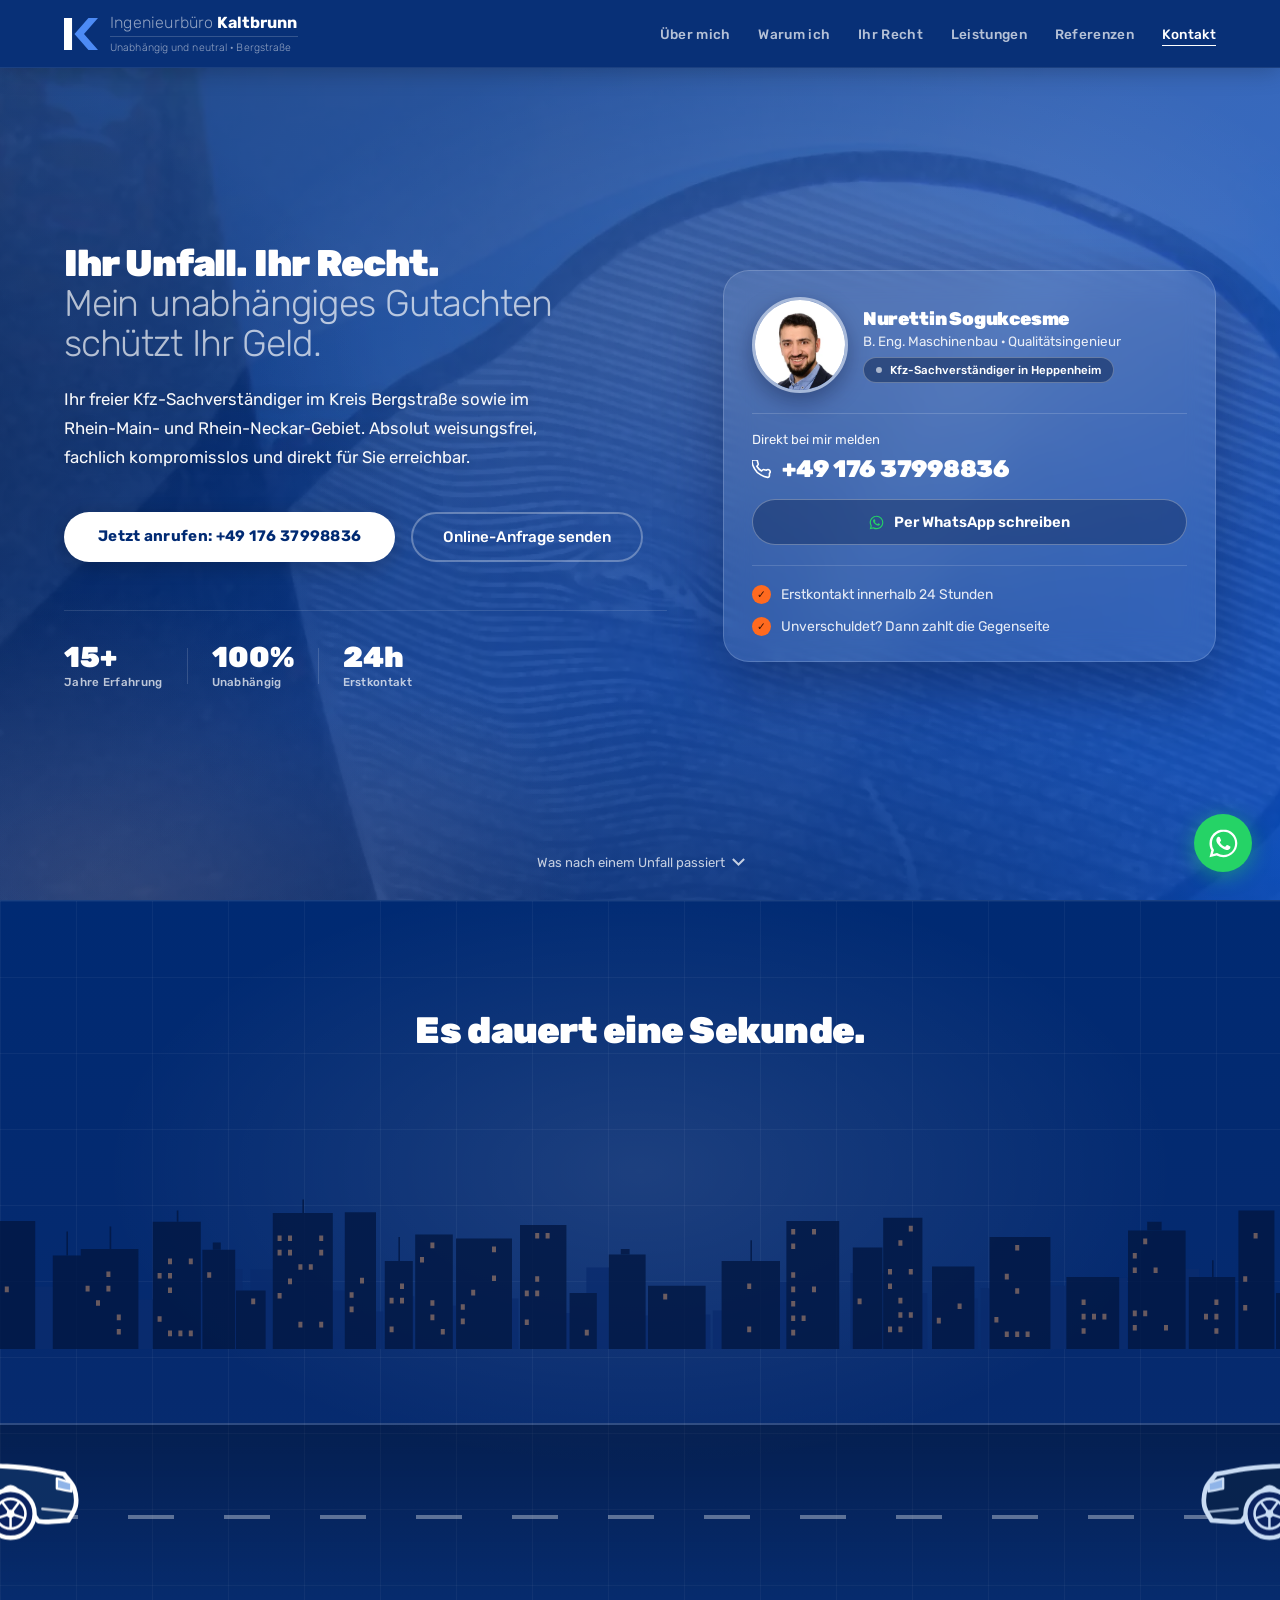
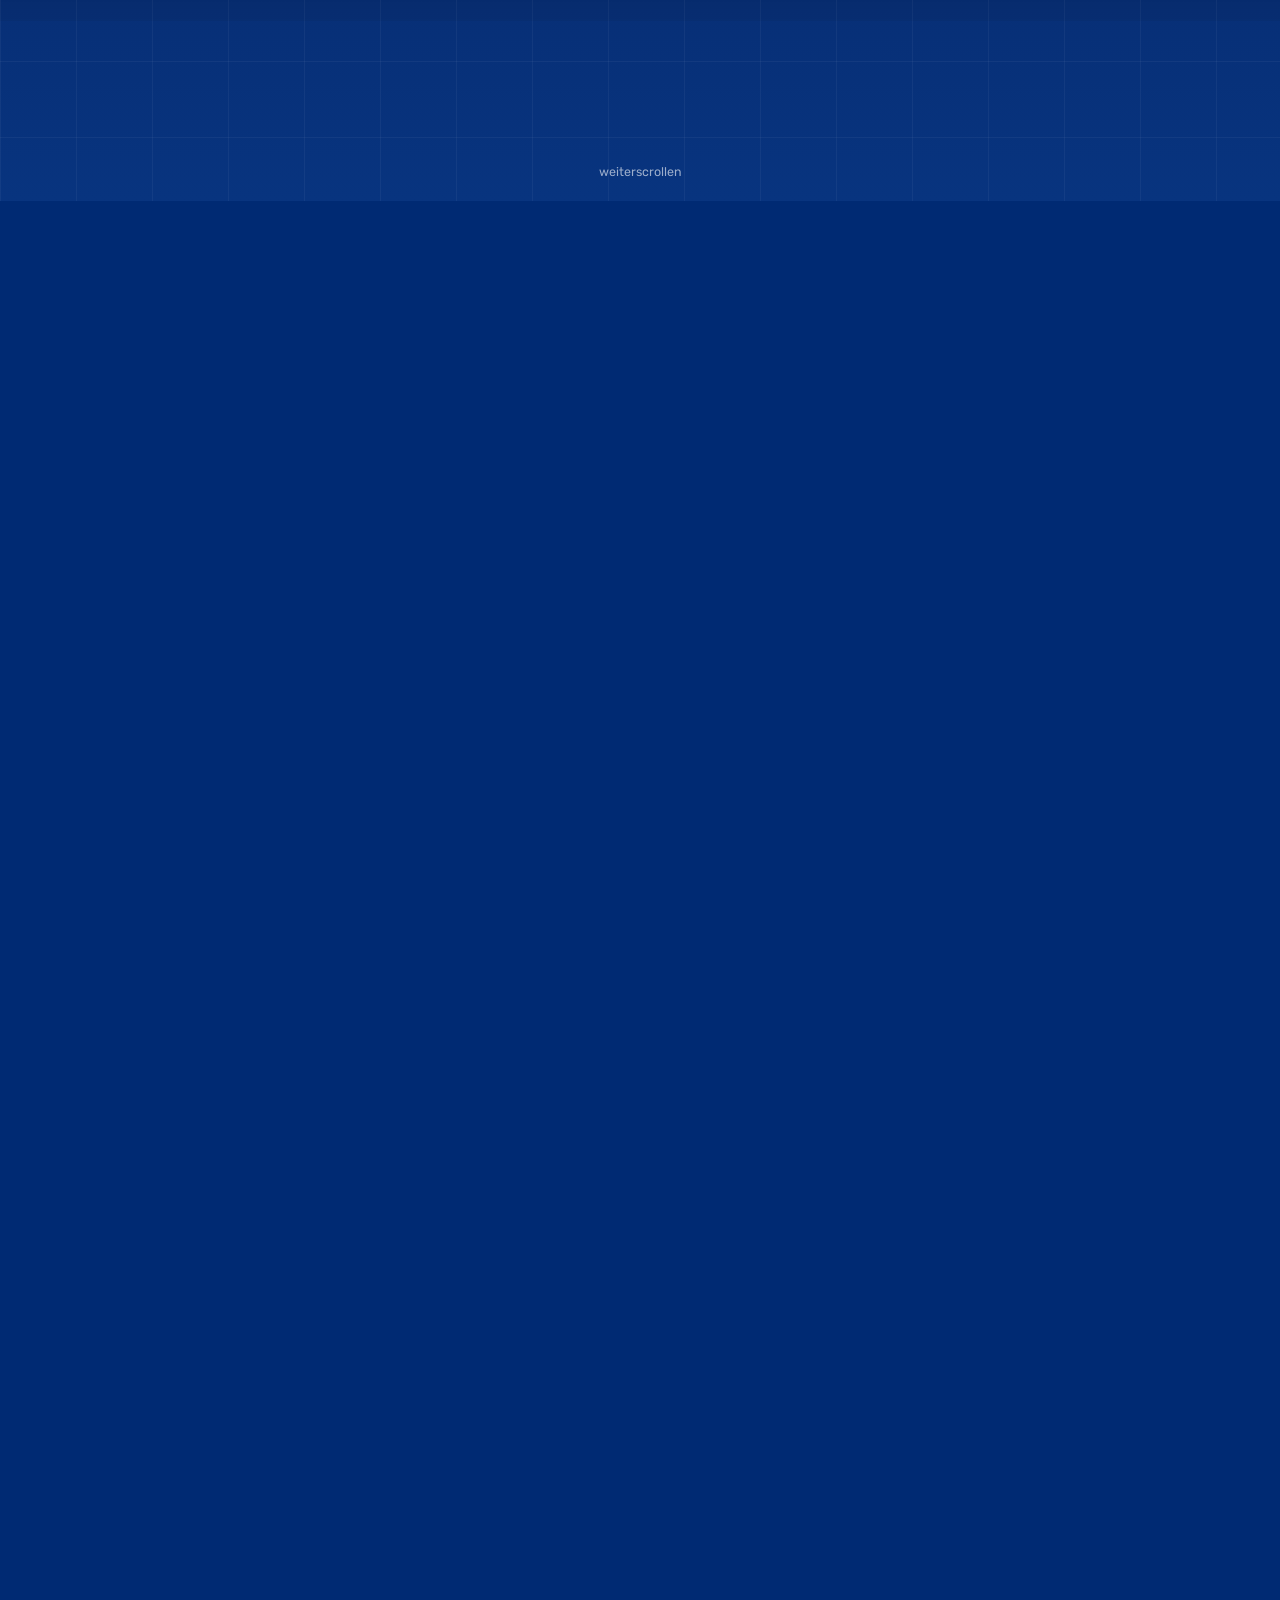
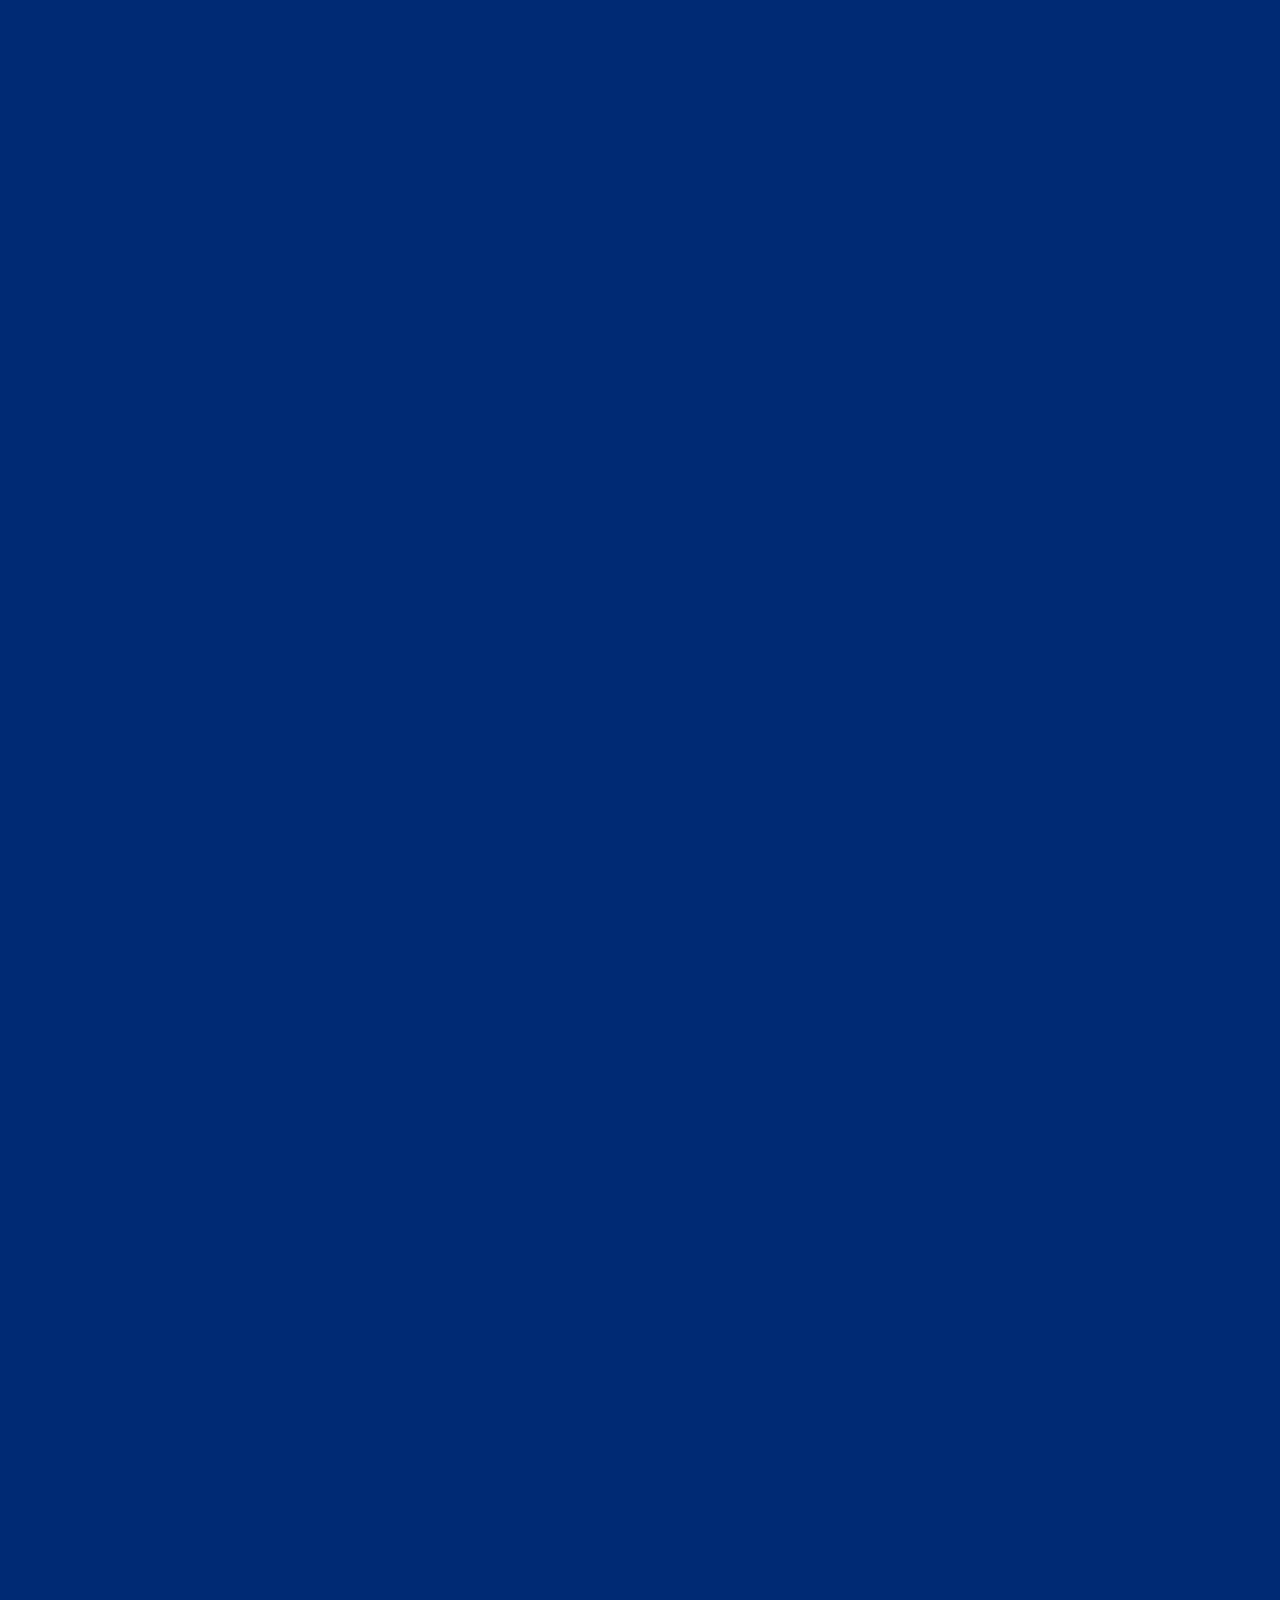
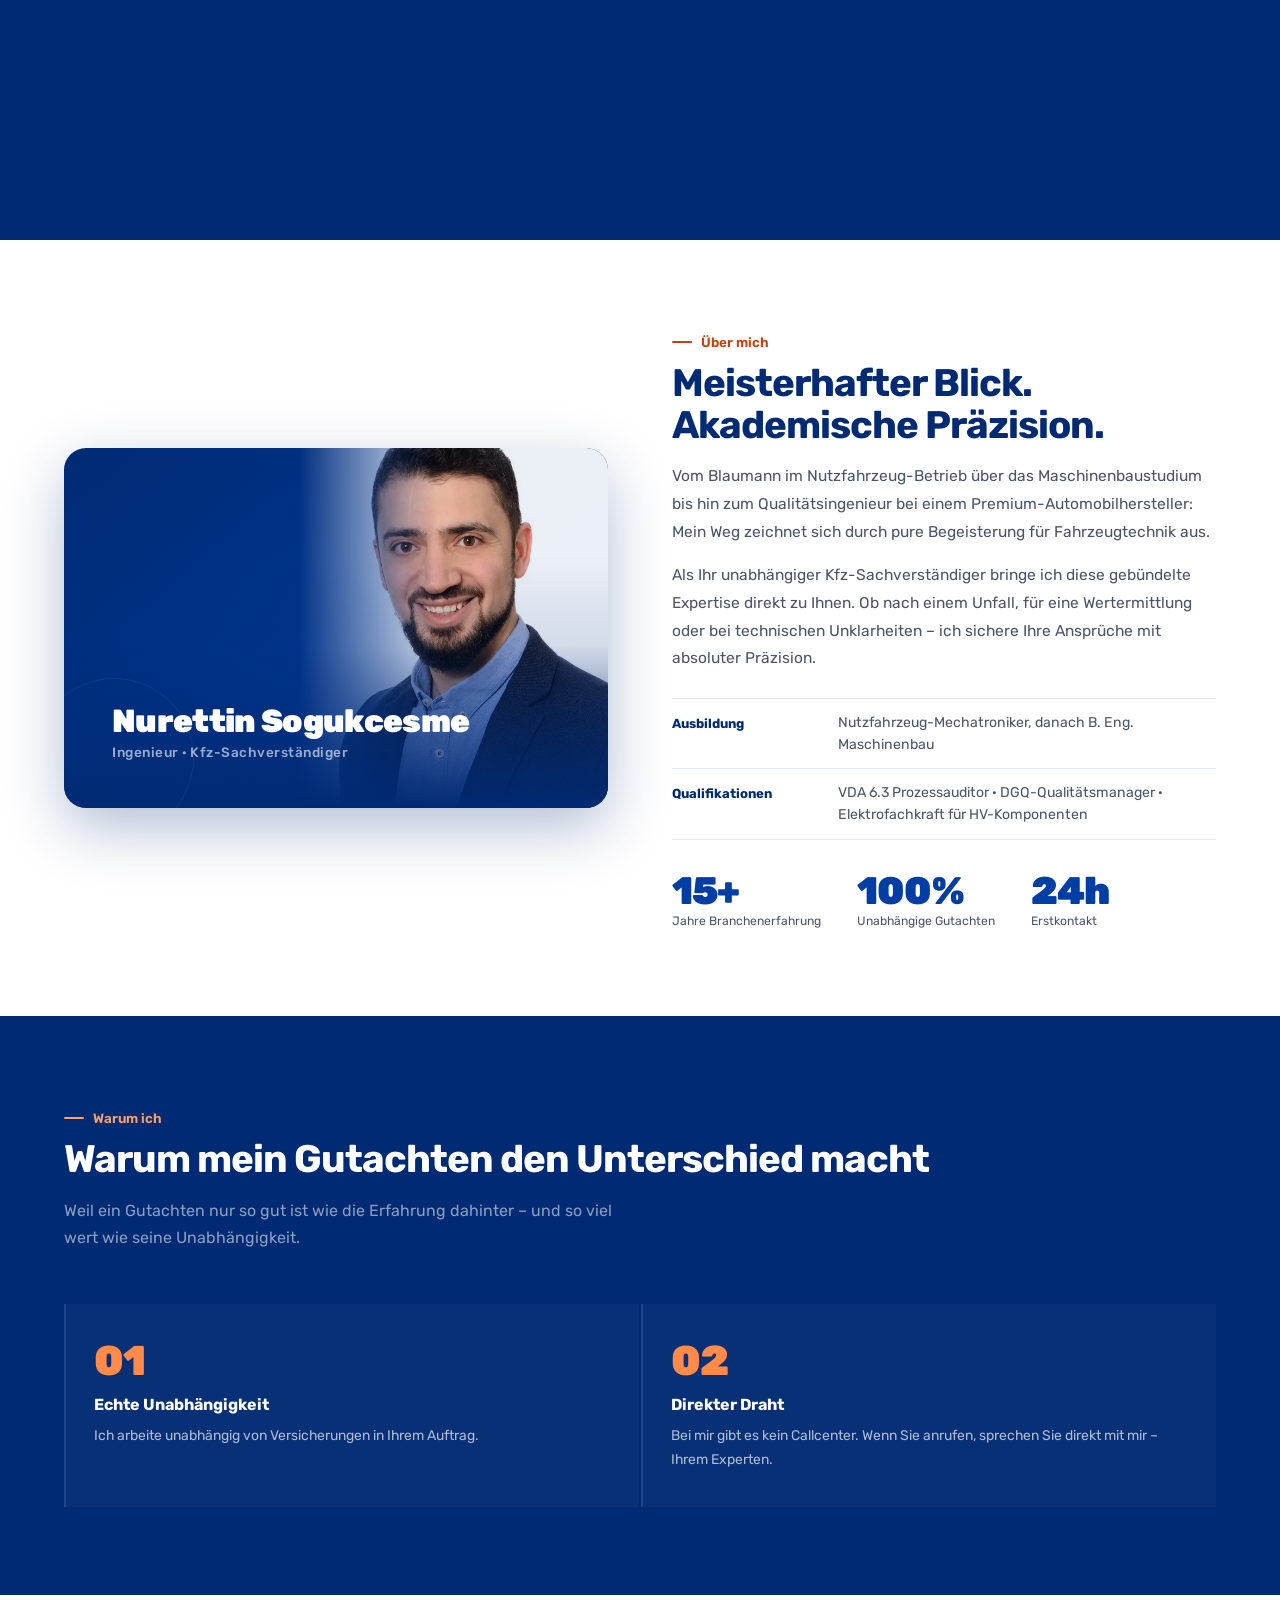
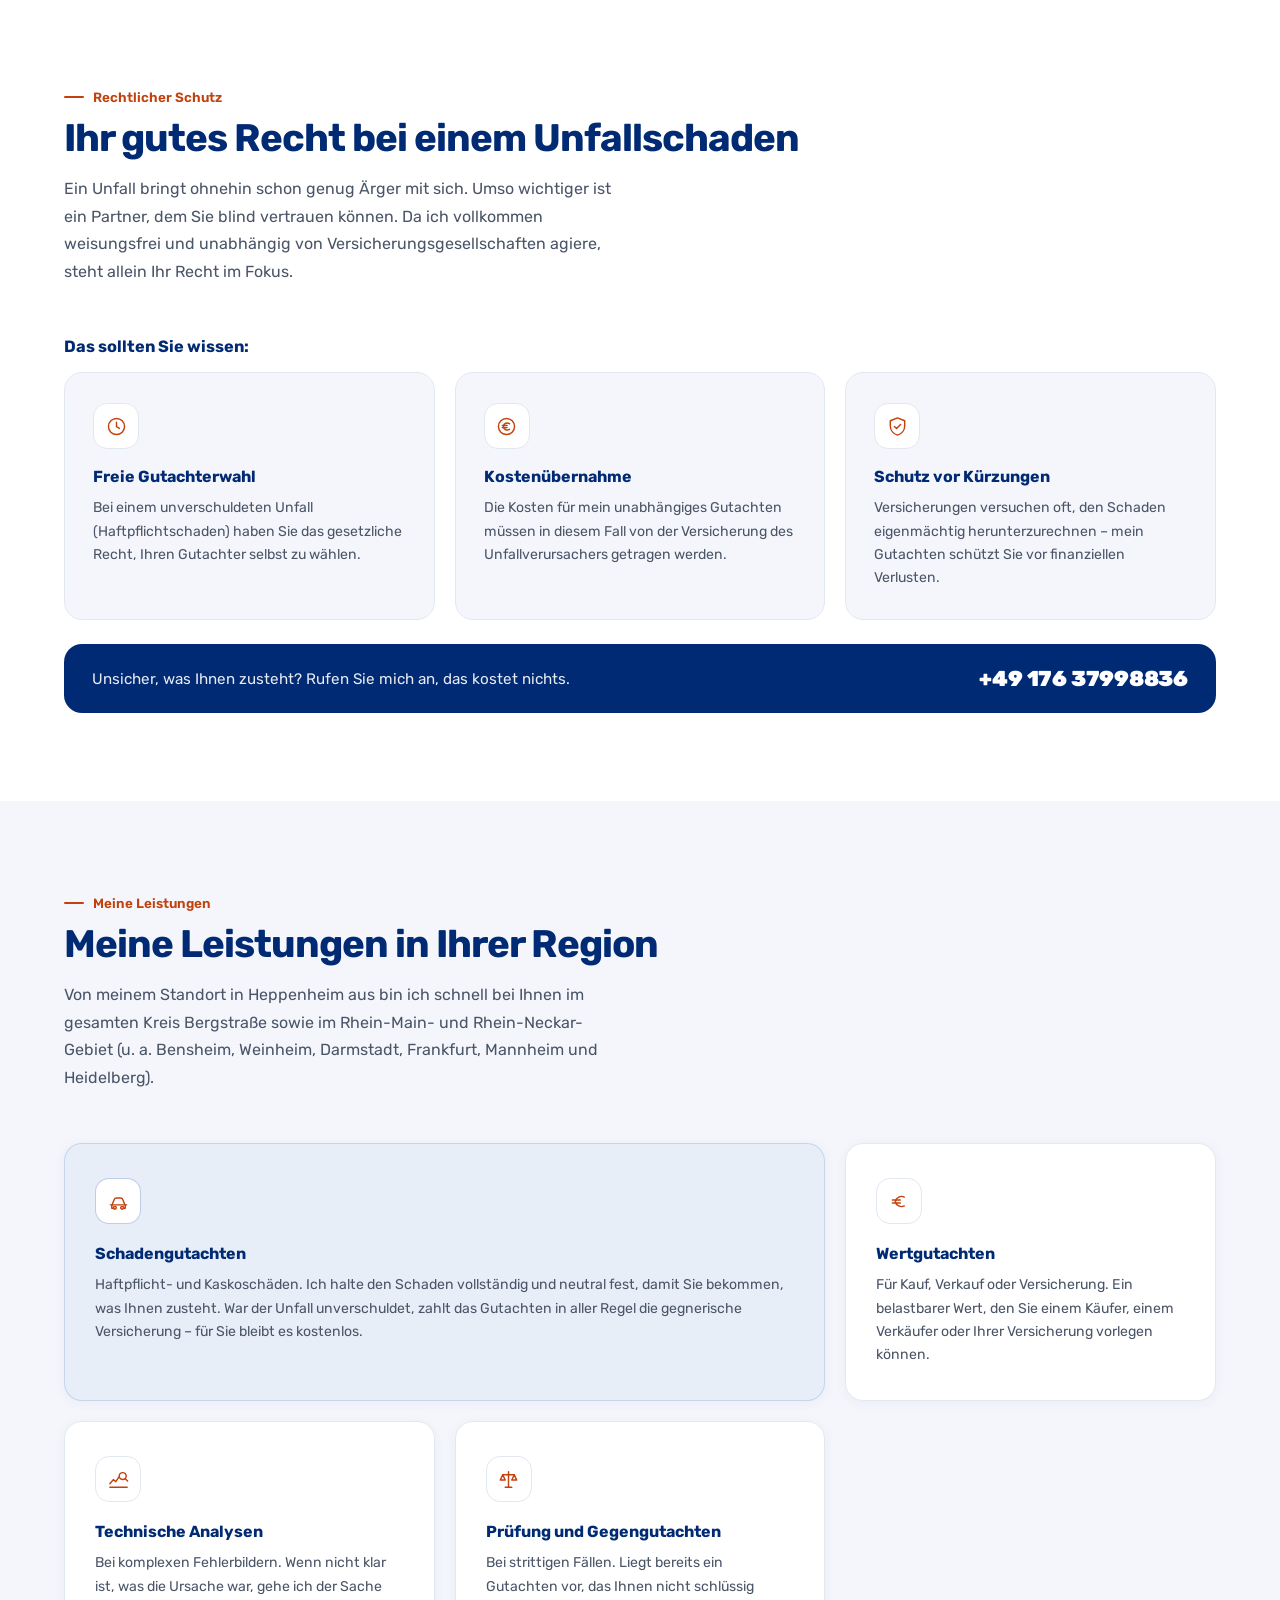
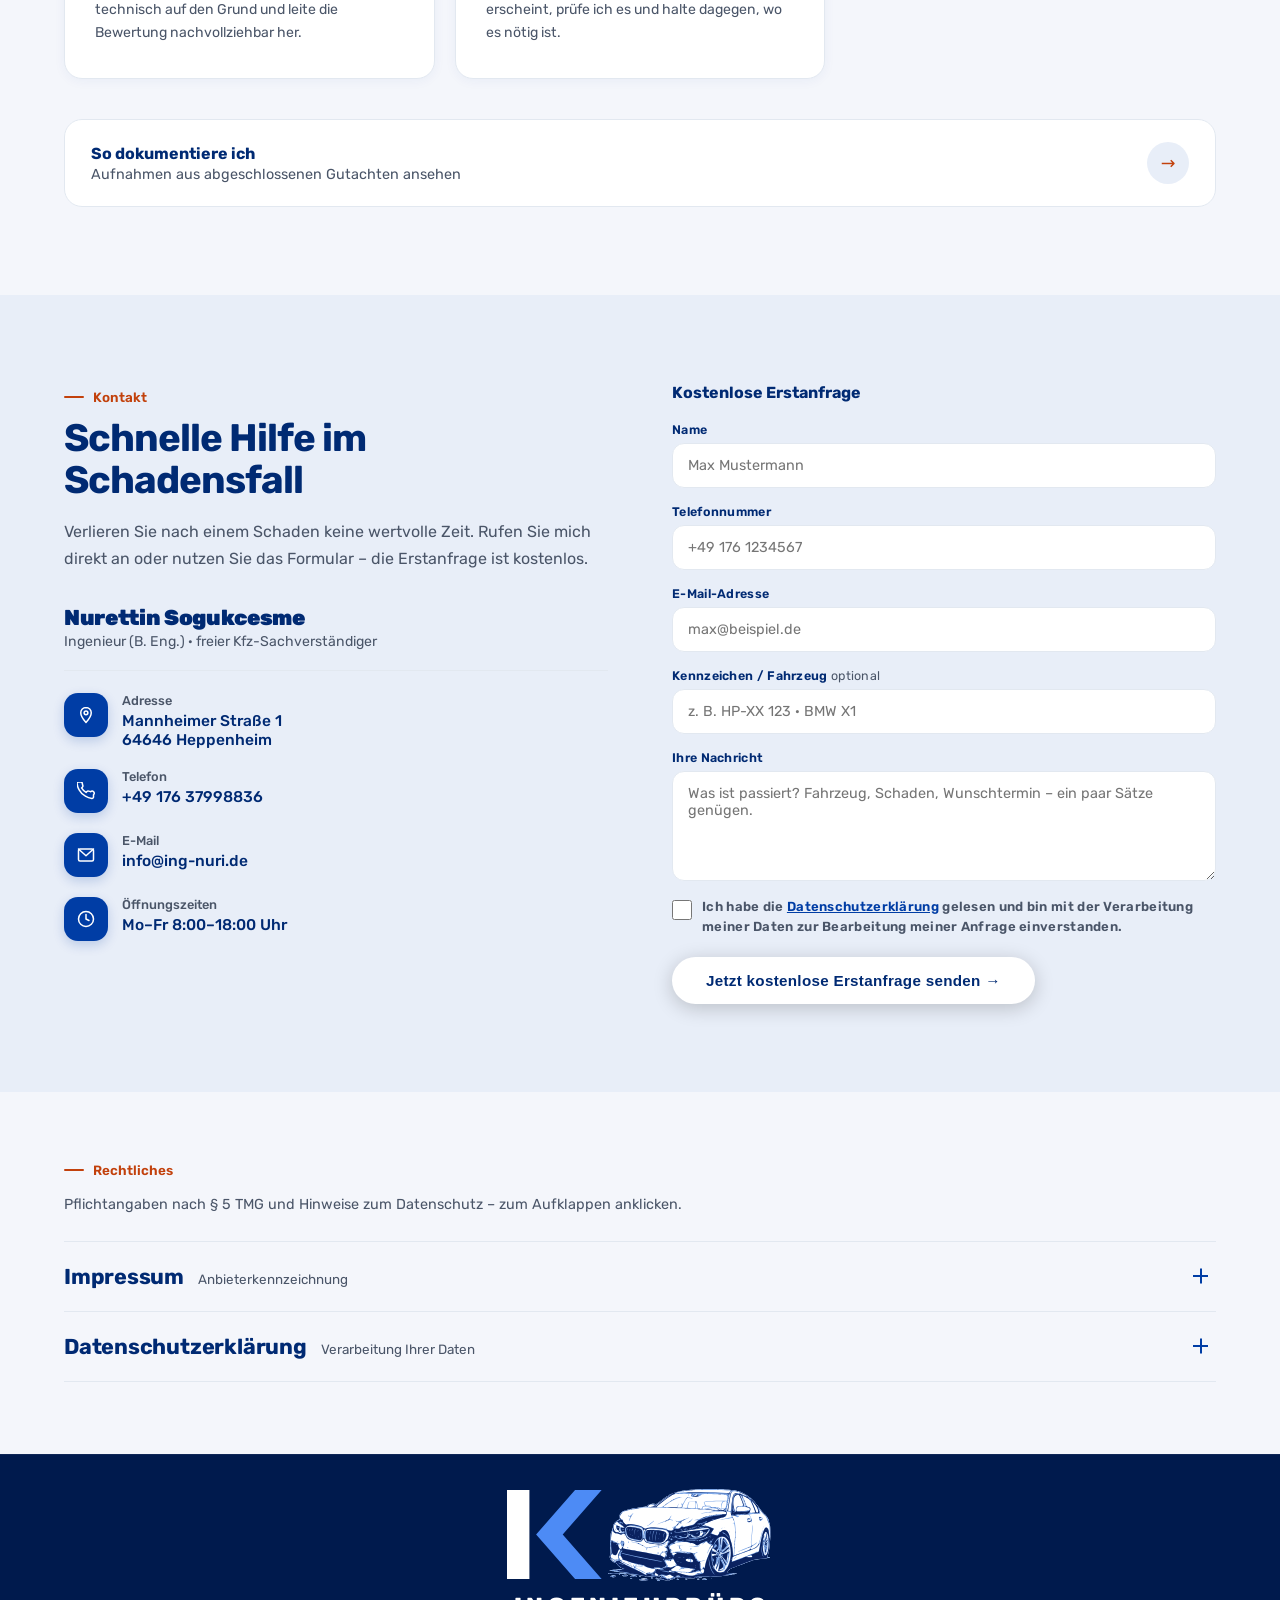
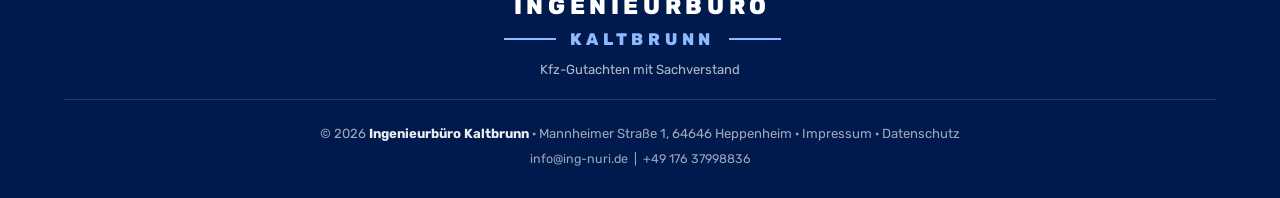
==== commit 1026ef83: "Bilals Textrunde vom 22.08. umgesetzt ANRISS. Die Überschrift steht jetzt auf Nurettins zweiter Fass" ====
--- a/index.html
+++ b/index.html
@@ -16,6 +16,7 @@
   <meta property="og:url" content="https://www.ing-nuri.de/"/>
   <meta name="twitter:card" content="summary_large_image"/>
   <link rel="icon" href="data:image/svg+xml,%3Csvg xmlns='http://www.w3.org/2000/svg' viewBox='0 0 112 112'%3E%3Cdefs%3E%3ClinearGradient id='l' x1='0' y1='0' x2='0' y2='1'%3E%3Cstop offset='0' stop-color='%23ffffff'/%3E%3Cstop offset='1' stop-color='%238fadd4'/%3E%3C/linearGradient%3E%3C/defs%3E%3Ccircle cx='56' cy='56' r='55' fill='%23002a73'/%3E%3Cpath d='M26 69 L20.8 65.1 L27 63.7 L21.8 60.1 L28.6 58.9 L25.6 55.3 L38 56.1 L46.5 55.7 L54 47.9 L71.5 47.9 L79.5 55.7 L93 56.9 L97.4 59.9 L98 69 Z' fill='url(%23l)'/%3E%3Ccircle cx='40' cy='68.5' r='7.6' fill='%230b2f66'/%3E%3Ccircle cx='40' cy='68.5' r='4' fill='%23cfe0f5'/%3E%3Ccircle cx='83' cy='68.5' r='7.6' fill='%230b2f66'/%3E%3Ccircle cx='83' cy='68.5' r='4' fill='%23cfe0f5'/%3E%3Cg stroke='%23ff8a1f' stroke-width='4.4' stroke-linecap='round'%3E%3Cpath d='M19 52 L7 41.5'/%3E%3Cpath d='M25 45.5 L20.5 35'/%3E%3Cpath d='M15 59 L3 57'/%3E%3C/g%3E%3C/svg%3E"/>
+  <meta name="format-detection" content="telephone=no"/>
   <title>Ingenieurbüro Kaltbrunn – Kfz-Gutachten mit Sachverstand | Heppenheim</title>
   <style>
     /* Rubik, von Bilal vorgegeben. Variabler Schnitt 300–900, auf die
@@ -74,6 +75,15 @@
     }
     .hero-content h1 { letter-spacing: -0.032em; word-spacing: 0.05em; }
     h2.section-title { letter-spacing: -0.026em; }
+
+    /* Rufnummern, die als Text dastehen und nicht als Verweis: iOS erkennt
+       Ziffernfolgen selbst und macht daraus einen Link – im Handy-Schirm der
+       Sequenz war die Nummer dadurch unterstrichen, obwohl sie dort nur Bild
+       ist. Das Meta im Kopf schaltet diese Erkennung ab; diese Regel faengt
+       den Fall, dass ein Browser das Meta ignoriert. Die echten tel:-Verweise
+       sind davon nicht betroffen, die stehen als <a> in der Seite. */
+    .mini-nummer a, .recht-cta strong a, footer a[href^="tel"],
+    .mini-nummer, .recht-cta strong { text-decoration: none; color: inherit; }
 
     html { scroll-behavior: smooth; -webkit-text-size-adjust: 100%; }
     body { font-family: var(--font-sans); color: var(--text); background: var(--white); overflow-x: hidden; -webkit-tap-highlight-color: transparent; }
@@ -1476,8 +1486,8 @@
   <div class="hero-grid"></div>
   <div class="hero-inner">
   <div class="hero-content">
-    <h1>Vom Premium-Hersteller<br>zum unabhängigen Gutachter:<br><span>Präzision für Ihr Recht.</span></h1>
-    <p>Ihr freier Kfz-Sachverständiger im Kreis Bergstraße und der Rhein-Neckar-Region. Absolut weisungsfrei, fachlich kompromisslos und direkt für Sie erreichbar.</p>
+    <h1>Ihr Unfall. Ihr Recht.<br><span>Mein unabhängiges Gutachten<br>schützt Ihr Geld.</span></h1>
+    <p>Ihr freier Kfz-Sachverständiger im Kreis Bergstraße sowie im Rhein-Main- und Rhein-Neckar-Gebiet. Absolut weisungsfrei, fachlich kompromisslos und direkt für Sie erreichbar.</p>
     <div class="hero-cta">
       <a href="tel:+4917637998836" class="btn-primary">Jetzt anrufen: +49 176 37998836</a>
       <a href="#kontakt" class="btn-outline">Online-Anfrage senden</a>
@@ -1499,7 +1509,7 @@
       <div class="hero-stat-divider"></div>
       <div class="hero-stat">
         <div class="hero-stat-num">24h</div>
-        <div class="hero-stat-label">Rückmeldung</div>
+        <div class="hero-stat-label">Erstkontakt</div>
       </div>
     </div>
   </div>
@@ -1518,8 +1528,7 @@
     <a class="hero-panel-tel" href="tel:+4917637998836"><svg viewBox="0 0 24 24" fill="none" stroke="currentColor" stroke-width="2" stroke-linecap="round" stroke-linejoin="round" aria-hidden="true"><path d="M22 16.92v3a2 2 0 01-2.18 2 19.79 19.79 0 01-8.63-3.07A19.5 19.5 0 013.07 10.8 19.79 19.79 0 010 2.18 2 2 0 012 0h3a2 2 0 012 1.72c.127.96.361 1.903.7 2.81a2 2 0 01-.45 2.11L6.09 7.91a16 16 0 006 6l1.27-1.27a2 2 0 012.11-.45c.907.339 1.85.573 2.81.7A2 2 0 0122 16.92z"/></svg>+49 176 37998836</a>
     <a class="hero-panel-wa" href="https://wa.me/4917637998836" target="_blank" rel="noopener"><svg viewBox="0 0 32 32" fill="currentColor" aria-hidden="true"><path d="M16 3.2C8.94 3.2 3.2 8.94 3.2 16c0 2.26.59 4.46 1.71 6.4L3.2 28.8l6.58-1.67A12.74 12.74 0 0016 28.73c7.06 0 12.79-5.74 12.79-12.8S23.06 3.2 16 3.2zm0 23.36a10.6 10.6 0 01-5.41-1.48l-.39-.23-3.9.99 1.04-3.8-.25-.4A10.57 10.57 0 015.46 16c0-5.87 4.78-10.64 10.66-10.64A10.6 10.6 0 0126.75 16c0 5.87-4.78 10.56-10.75 10.56zm5.84-7.97c-.32-.16-1.89-.93-2.19-1.04-.29-.11-.5-.16-.72.16-.21.32-.82 1.03-1 1.24-.19.21-.37.24-.69.08-.32-.16-1.35-.5-2.57-1.59-.95-.85-1.59-1.89-1.78-2.21-.18-.32-.02-.5.14-.66.15-.14.32-.37.48-.56.16-.19.21-.32.32-.53.11-.21.05-.4-.03-.56-.08-.16-.72-1.73-.98-2.37-.26-.62-.52-.54-.72-.55h-.61c-.21 0-.56.08-.85.4-.29.32-1.11 1.09-1.11 2.65 0 1.56 1.14 3.07 1.3 3.28.16.21 2.24 3.42 5.43 4.79.76.33 1.35.52 1.81.67.76.24 1.45.21 2 .13.61-.09 1.89-.77 2.16-1.52.27-.75.27-1.38.19-1.52-.08-.13-.29-.21-.61-.37z"/></svg>Per WhatsApp schreiben</a>
     <ul class="hero-panel-punkte">
-      <li>Meist bin ich in 24 Stunden bei Ihnen</li>
-      <li>Das erste Gespräch kostet nichts</li>
+      <li>Erstkontakt innerhalb 24 Stunden</li>
       <li>Unverschuldet? Dann zahlt die Gegenseite</li>
     </ul>
   </aside>
@@ -1602,12 +1611,12 @@
                 <div class="mini-nummer">+49 176 37998836</div>
                 <div class="mini-karten">
                   <i>Schaden&shy;gutachten</i><i>Wert&shy;gutachten</i>
-                  <i>Nutz&shy;fahrzeuge</i><i>Beweis&shy;sicherung</i>
+                  <i>Technische&nbsp;Analysen</i><i>Gegen&shy;gutachten</i>
                 </div>
                 <ul class="mini-zusagen">
                   <li>Unabhängig und neutral</li>
-                  <li>Beweissicherung vor Ort</li>
-                  <li>Bei unverschuldetem Unfall zahlt die Gegenseite</li>
+                  <li>Erstkontakt innerhalb 24 Stunden</li>
+                  <li>Für Sie entstehen keine Kosten</li>
                 </ul>
                 <div class="mini-knoepfe">
                   <a class="mini-knopf" href="tel:+4917637998836" tabindex="-1">Jetzt anrufen: +49 176 37998836</a>
@@ -1628,7 +1637,7 @@
 
       <div class="unfall-schluss">
         <strong>Ingenieurbüro Kaltbrunn</strong>
-        <span>Freie Gutachterwahl. Bei unverschuldetem Unfall zahlt die Gegenseite.</span>
+        <span>Freie Gutachterwahl. Für Sie entstehen keine Kosten.</span>
         <div class="unfall-knoepfe">
           <a class="btn-primary" href="tel:+4917637998836">Jetzt anrufen: +49 176 37998836</a>
           <a class="btn-outline" href="#kontakt">Online-Anfrage senden</a>
@@ -1658,12 +1667,11 @@
       <ul class="ueber-fakten">
         <li><b>Ausbildung</b>Nutzfahrzeug-Mechatroniker, danach B.&nbsp;Eng. Maschinenbau</li>
         <li><b>Qualifikationen</b>VDA&nbsp;6.3 Prozessauditor · DGQ-Qualitätsmanager · Elektrofachkraft für HV-Komponenten</li>
-        <li><b>Sprachen</b>Deutsch, Türkisch, Kurdisch, Englisch</li>
       </ul>
       <div class="ueber-stats">
         <div class="stat"><div class="stat-num">15+</div><div class="stat-label">Jahre Branchen­erfahrung</div></div>
         <div class="stat"><div class="stat-num">100%</div><div class="stat-label">Unabhängige Gutachten</div></div>
-        <div class="stat"><div class="stat-num">24h</div><div class="stat-label">Rückmeldung</div></div>
+        <div class="stat"><div class="stat-num">24h</div><div class="stat-label">Erstkontakt</div></div>
       </div>
     </div>
   </div>
@@ -1675,10 +1683,8 @@
   <h2 class="section-title reveal delay-1">Warum mein Gutachten den Unterschied macht</h2>
   <p class="section-intro reveal delay-2">Weil ein Gutachten nur so gut ist wie die Erfahrung dahinter – und so viel wert wie seine Unabhängigkeit.</p>
   <div class="warum-grid">
-    <div class="warum-item reveal delay-1"><div class="warum-num">01</div><h3>Echte Unabhängigkeit</h3><p>Ich arbeite ausschließlich für Sie als Fahrzeughalter, für Anwälte oder Gerichte – niemals im Auftrag von Versicherungen.</p></div>
-    <div class="warum-item reveal delay-2"><div class="warum-num">02</div><h3>Premium-Qualitätsstandard</h3><p>Durch meine Tätigkeit als Qualitätsingenieur und Auditor kenne ich die strengsten Standards der Automobilindustrie.</p></div>
-    <div class="warum-item reveal delay-3"><div class="warum-num">03</div><h3>Fundierte Beweissicherung</h3><p>Ich ermittle Schadensursachen lückenlos, leite Bewertungen logisch her und dokumentiere alles absolut rechtssicher.</p></div>
-    <div class="warum-item reveal delay-4"><div class="warum-num">04</div><h3>Direkter Draht</h3><p>Bei mir gibt es kein Callcenter. Wenn Sie anrufen, sprechen Sie direkt mit mir – Ihrem Experten.</p></div>
+    <div class="warum-item reveal delay-1"><div class="warum-num">01</div><h3>Echte Unabhängigkeit</h3><p>Ich arbeite unabhängig von Versicherungen in Ihrem Auftrag.</p></div>
+    <div class="warum-item reveal delay-2"><div class="warum-num">02</div><h3>Direkter Draht</h3><p>Bei mir gibt es kein Callcenter. Wenn Sie anrufen, sprechen Sie direkt mit mir – Ihrem Experten.</p></div>
   </div>
 </section>
 
@@ -1720,7 +1726,7 @@
 <section id="leistungen">
   <div class="reveal"><div class="section-label">Meine Leistungen</div></div>
   <h2 class="section-title reveal delay-1">Meine Leistungen in Ihrer Region</h2>
-  <p class="section-intro reveal delay-2">Von meinem Standort in Heppenheim aus bin ich schnell bei Ihnen im gesamten Kreis Bergstraße sowie in der Rhein-Neckar-Region (u.&nbsp;a. Bensheim, Weinheim, Mannheim und Heidelberg).</p>
+  <p class="section-intro reveal delay-2">Von meinem Standort in Heppenheim aus bin ich schnell bei Ihnen im gesamten Kreis Bergstraße sowie im Rhein-Main- und Rhein-Neckar-Gebiet (u.&nbsp;a. Bensheim, Weinheim, Darmstadt, Frankfurt, Mannheim und Heidelberg).</p>
     <div class="leistungen-grid">
     <div class="leistung-card featured reveal delay-1">
       <span class="leistung-icon" aria-hidden="true"><svg viewBox="0 0 24 24"><path d="M3.5 15.5h17M5 15.5V19h2.2M19 15.5V19h-2.2"/><path d="M5.4 15.5l1.9-5.1a3 3 0 0 1 2.8-2h3.8a3 3 0 0 1 2.8 2l1.9 5.1"/><circle cx="8.2" cy="18.6" r="1.5"/><circle cx="15.8" cy="18.6" r="1.5"/></svg></span>
@@ -2680,13 +2686,19 @@
         {
           "@type": "AdministrativeArea",
           "name": "Rhein-Neckar-Region"
+        },
+        {
+          "@type": "AdministrativeArea",
+          "name": "Rhein-Main-Gebiet"
+        },
+        {
+          "@type": "City",
+          "name": "Darmstadt"
+        },
+        {
+          "@type": "City",
+          "name": "Frankfurt am Main"
         }
-      ],
-      "knowsLanguage": [
-        "de",
-        "tr",
-        "ku",
-        "en"
       ],
       "founder": {
         "@type": "Person",
@@ -2750,12 +2762,6 @@
           "name": "Elektrofachkraft für HV-Komponenten"
         }
       ],
-      "knowsLanguage": [
-        "de",
-        "tr",
-        "ku",
-        "en"
-      ],
       "worksFor": {
         "@id": "https://www.ing-nuri.de/#business"
       }
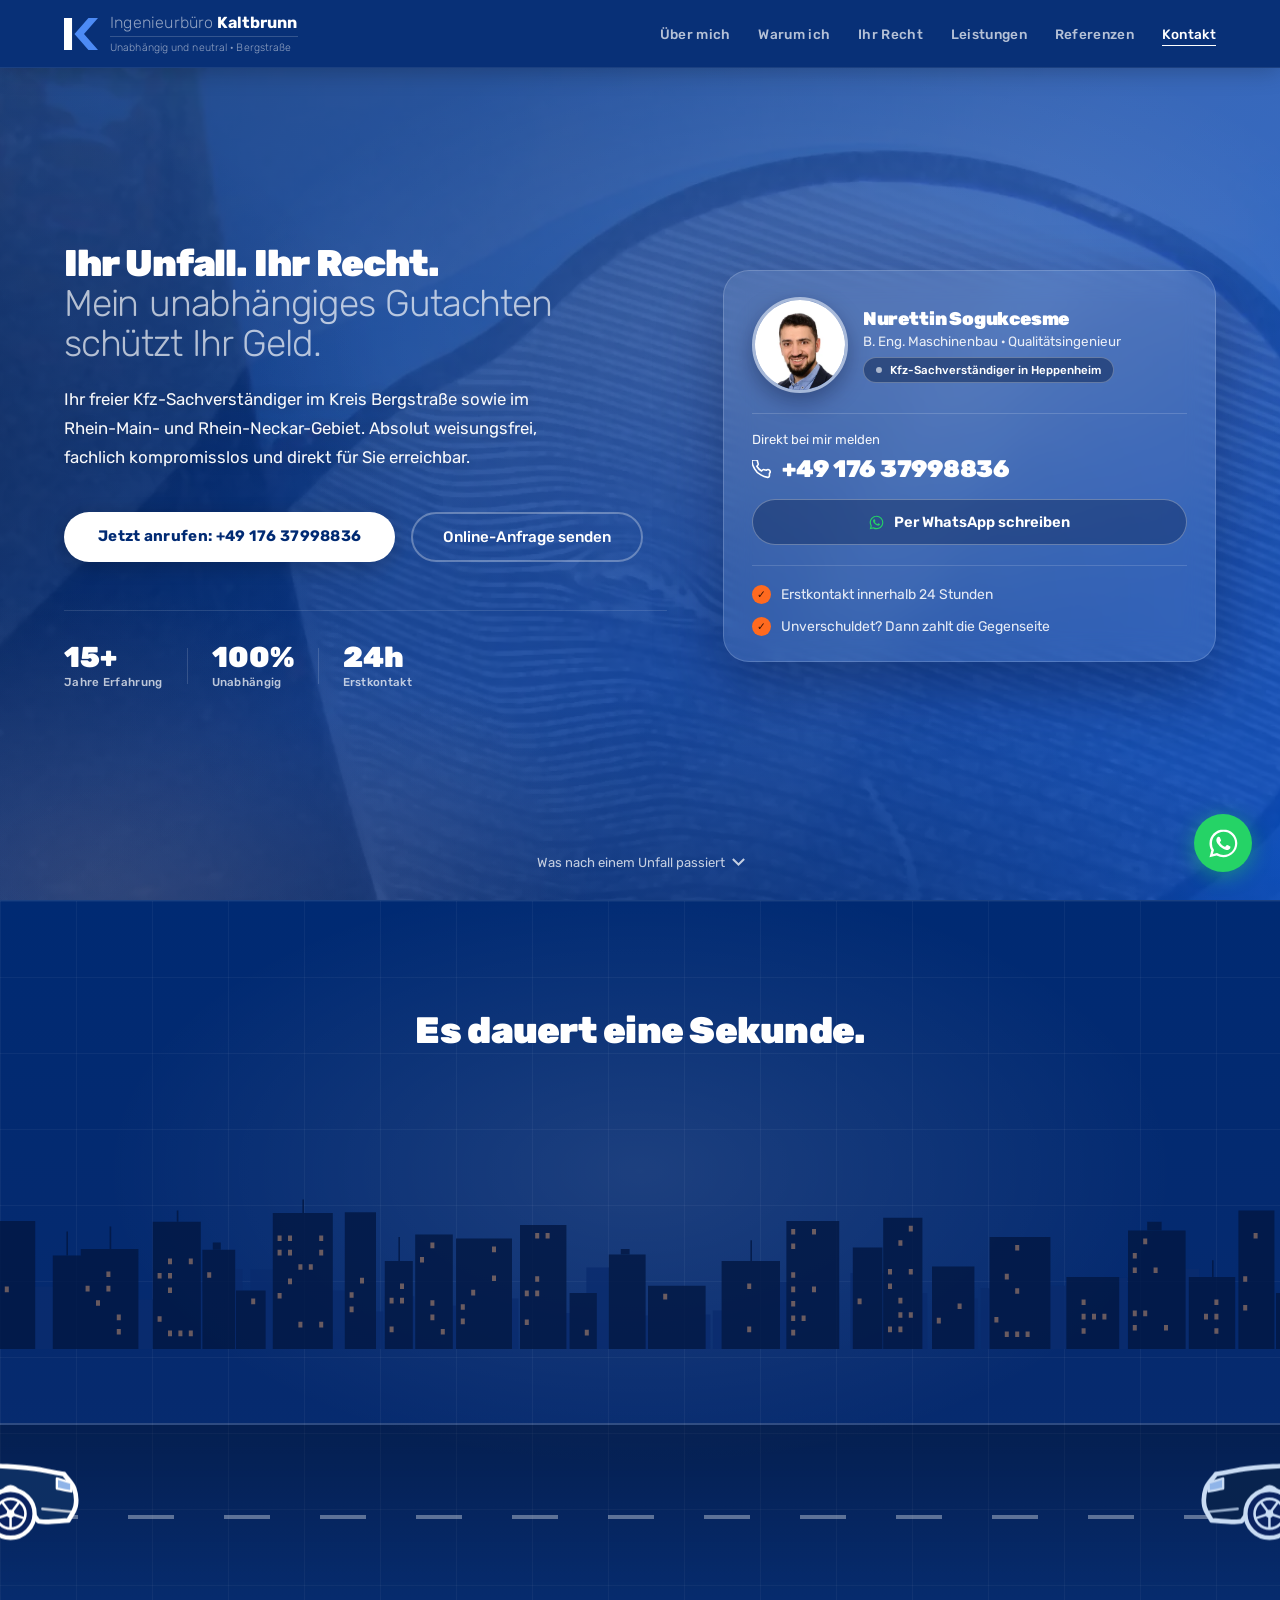
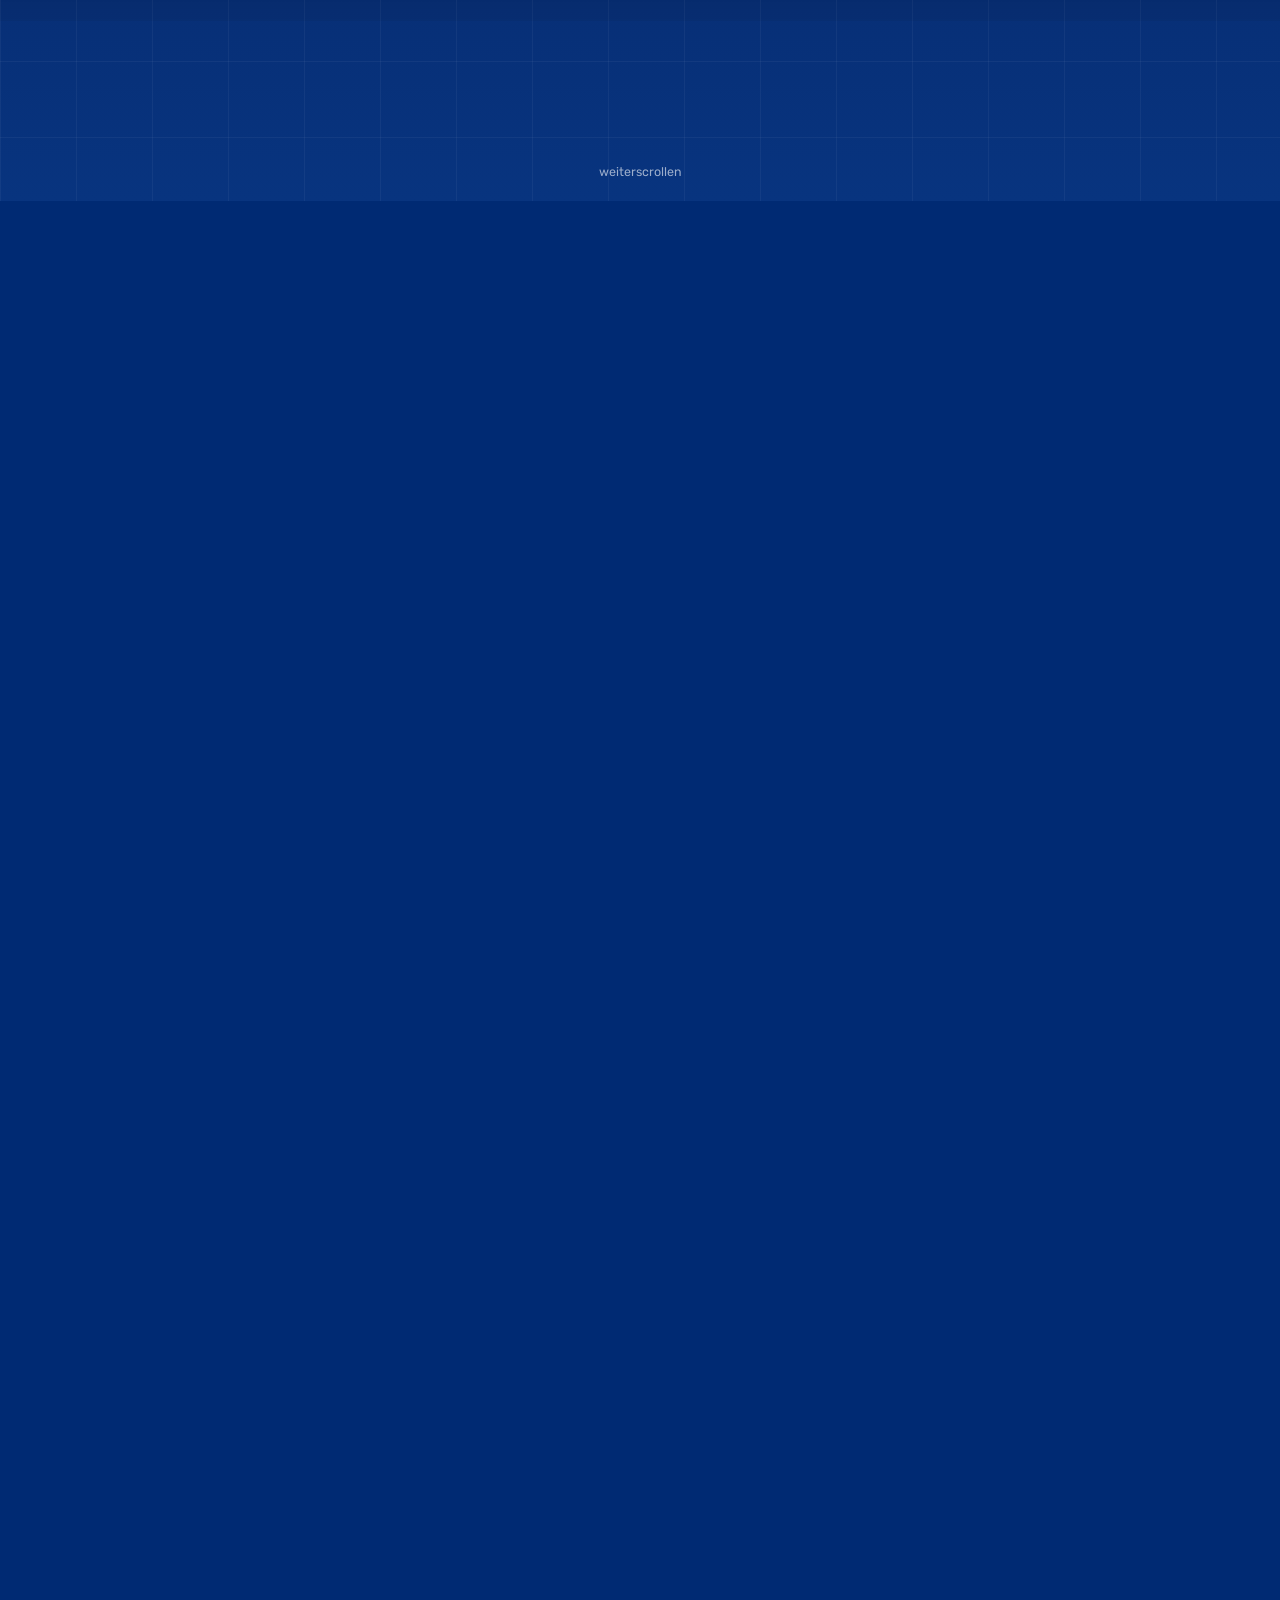
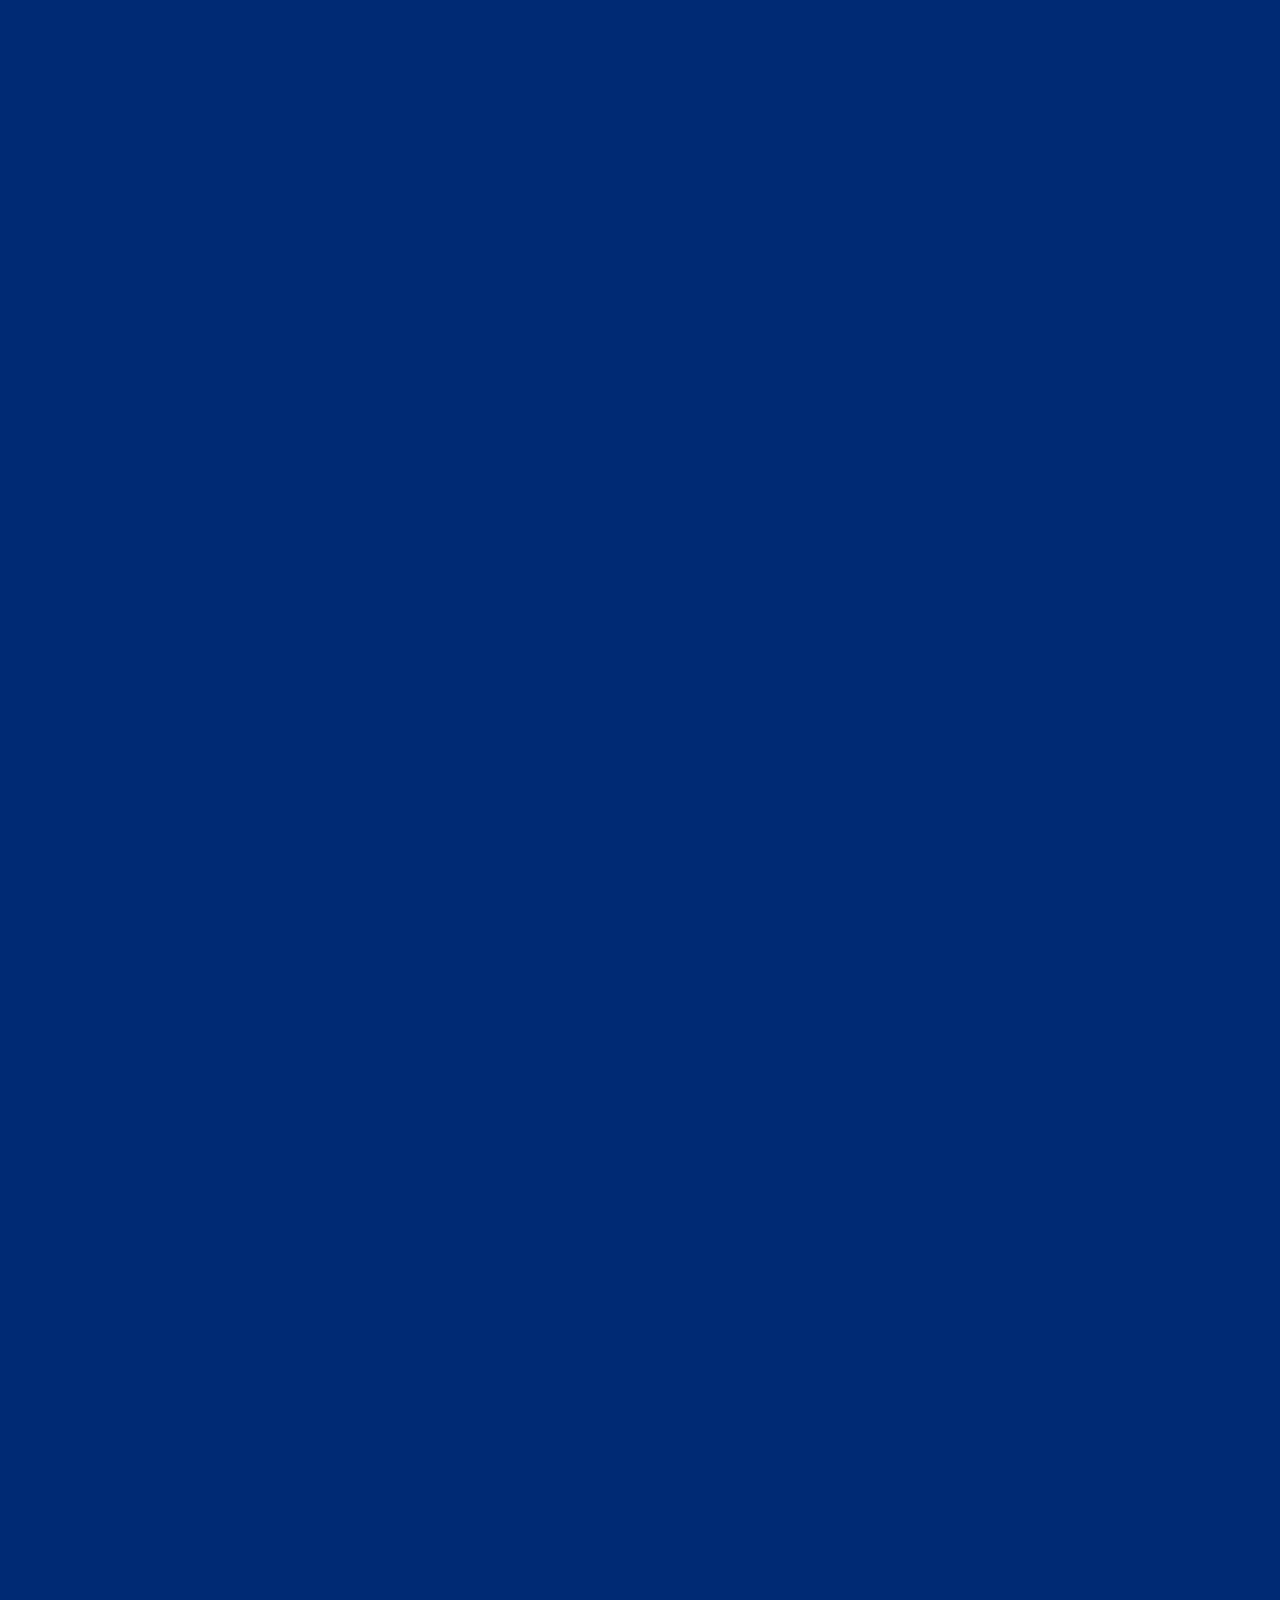
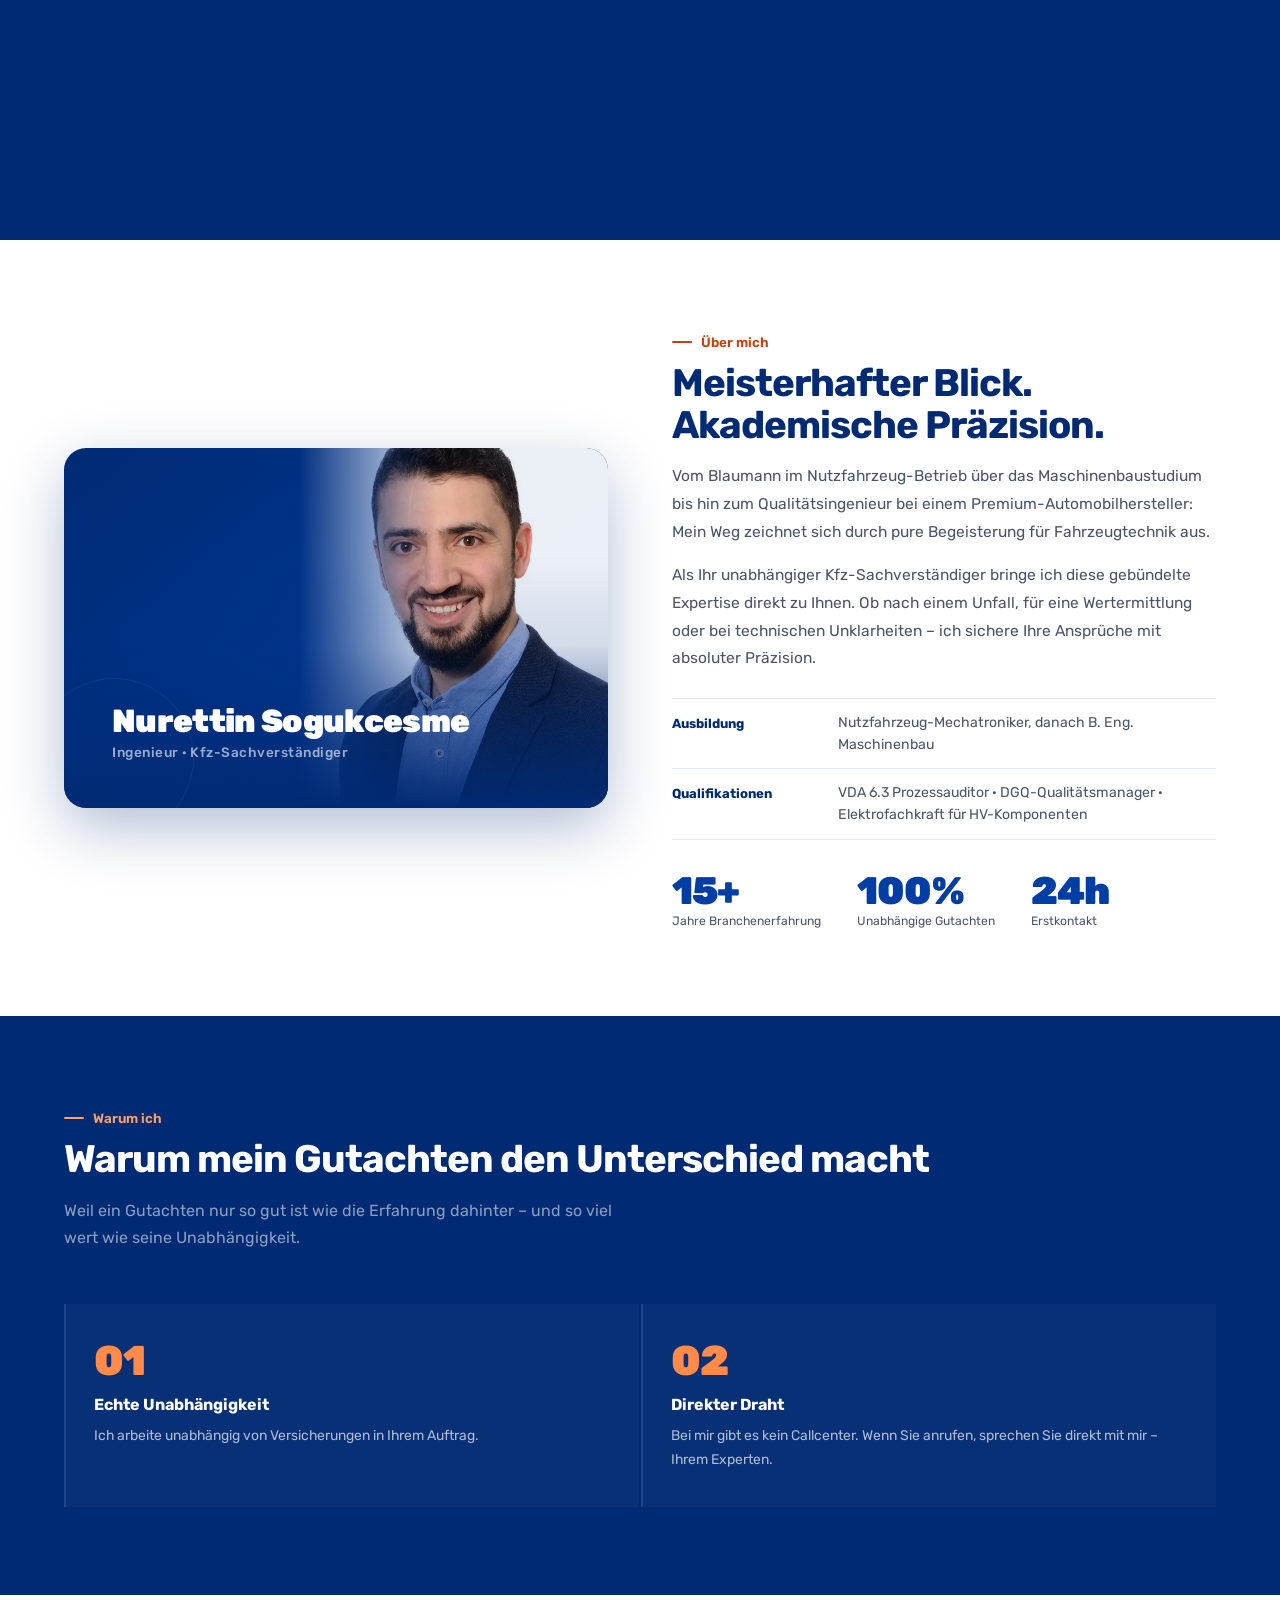
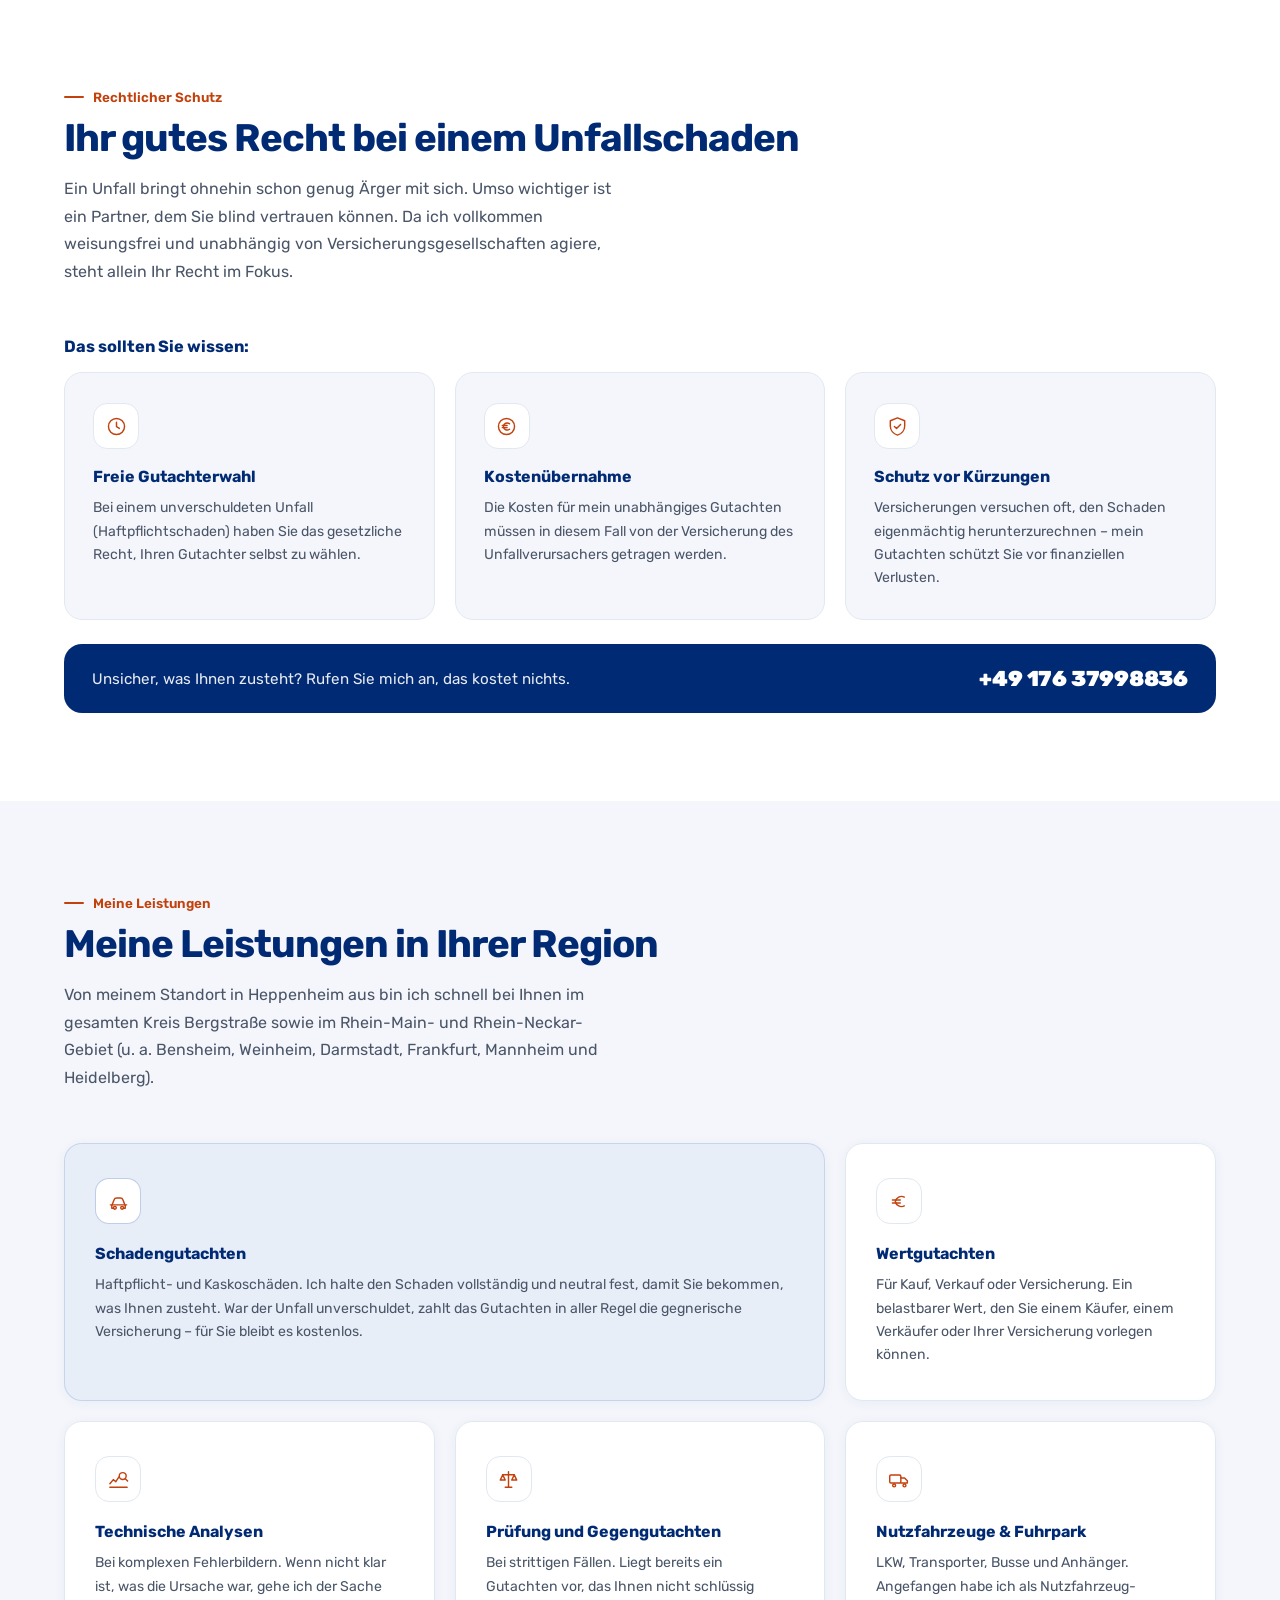
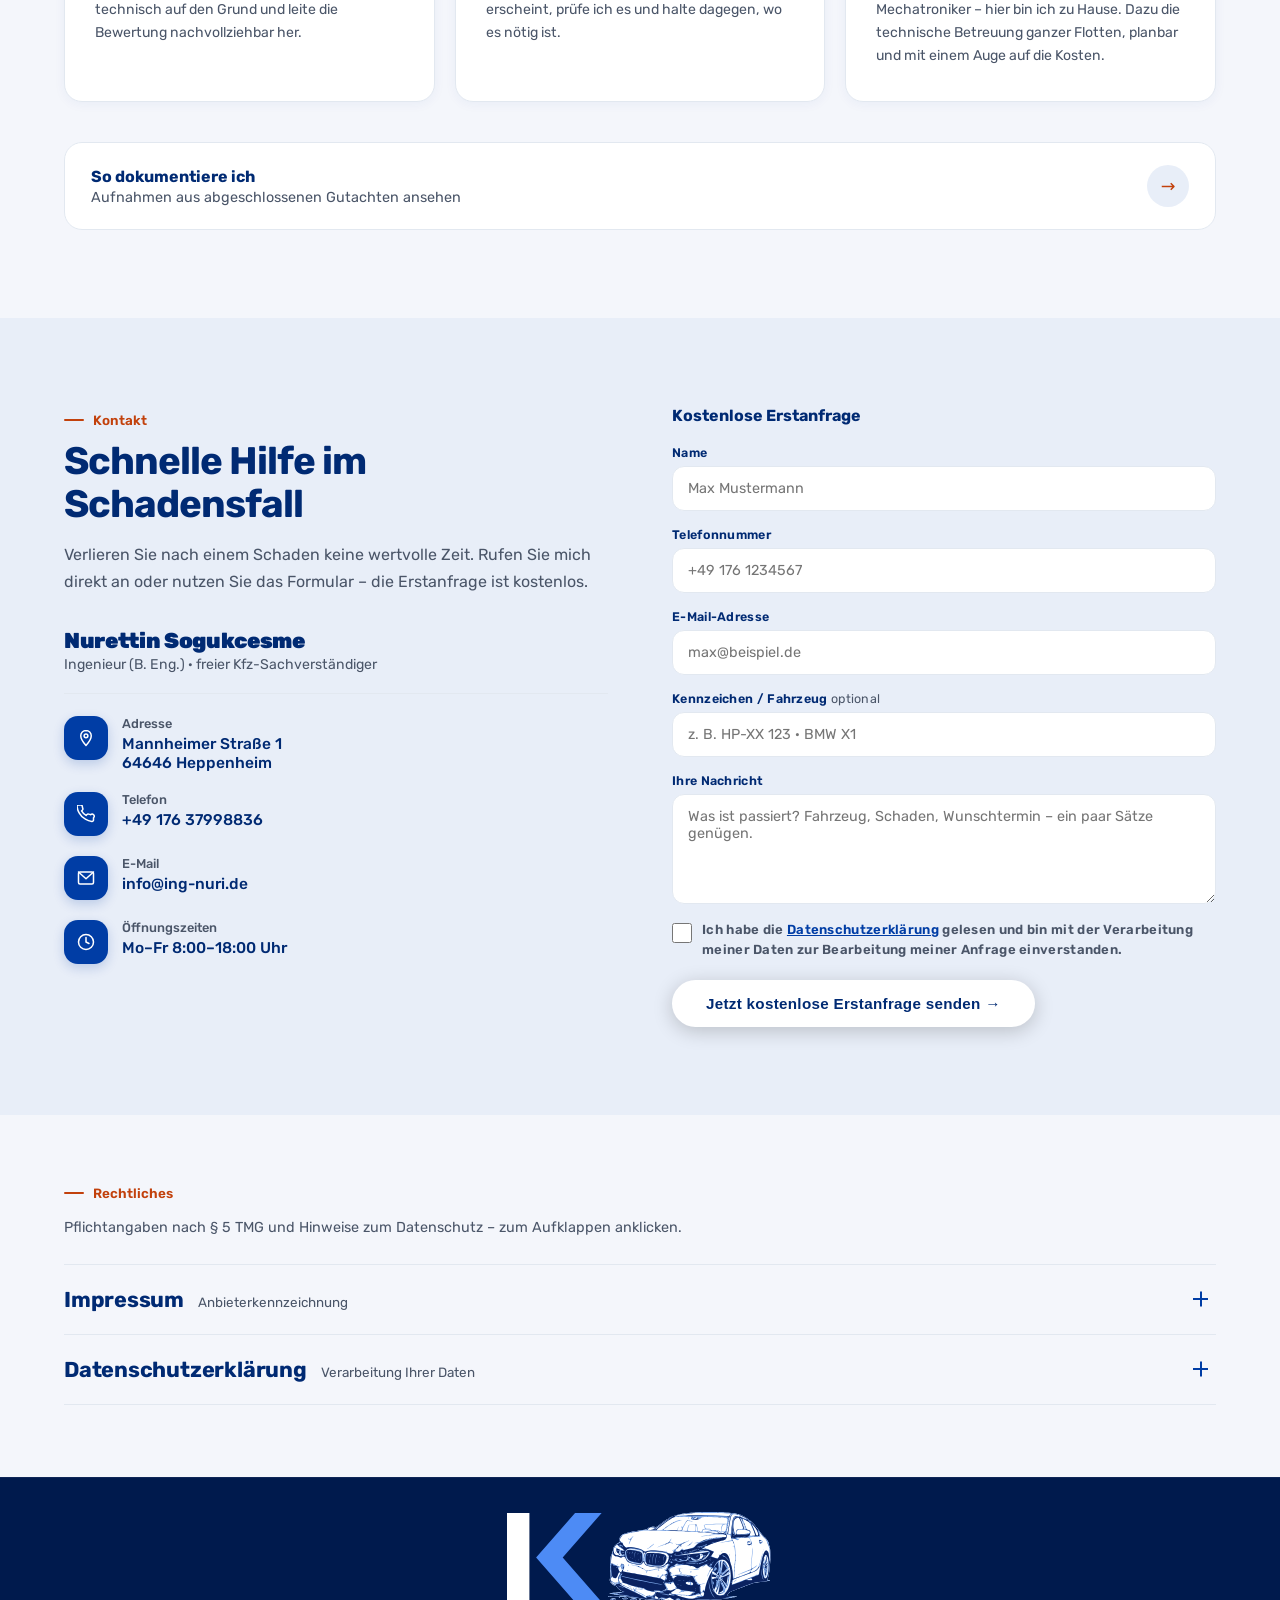
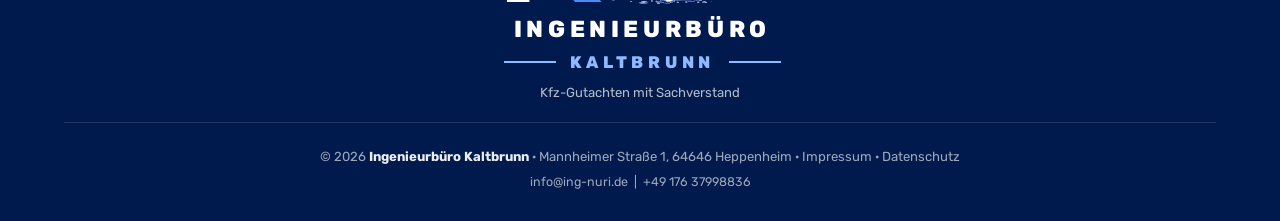
==== commit 43bea984: "Nutzfahrzeuge wieder aufgenommen Auf Bilals Anweisung. Die Leistung ist an drei Stellen zurück: als " ====
--- a/index.html
+++ b/index.html
@@ -1611,7 +1611,7 @@
                 <div class="mini-nummer">+49 176 37998836</div>
                 <div class="mini-karten">
                   <i>Schaden&shy;gutachten</i><i>Wert&shy;gutachten</i>
-                  <i>Technische&nbsp;Analysen</i><i>Gegen&shy;gutachten</i>
+                  <i>Nutz&shy;fahrzeuge</i><i>Gegen&shy;gutachten</i>
                 </div>
                 <ul class="mini-zusagen">
                   <li>Unabhängig und neutral</li>
@@ -1747,6 +1747,11 @@
       <span class="leistung-icon" aria-hidden="true"><svg viewBox="0 0 24 24"><path d="M12 4v16"/><path d="M6 7h12"/><path d="M6 7l-2.6 5.6h5.2L6 7z"/><path d="M18 7l-2.6 5.6h5.2L18 7z"/><path d="M8.6 20h6.8"/></svg></span>
       <h3>Prüfung und Gegengutachten</h3>
       <p>Bei strittigen Fällen. Liegt bereits ein Gutachten vor, das Ihnen nicht schlüssig erscheint, prüfe ich es und halte dagegen, wo es nötig ist.</p>
+    </div>
+    <div class="leistung-card reveal delay-5">
+      <span class="leistung-icon" aria-hidden="true"><svg viewBox="0 0 24 24"><rect x="1.8" y="7.4" width="11.6" height="8.2" rx="1.2"/><path d="M13.4 10.4h3.9l2.9 3v2.2h-6.8"/><circle cx="6.4" cy="18.2" r="1.5"/><circle cx="17.2" cy="18.2" r="1.5"/></svg></span>
+      <h3>Nutzfahrzeuge &amp; Fuhrpark</h3>
+      <p>LKW, Transporter, Busse und Anhänger. Angefangen habe ich als Nutzfahrzeug-Mechatroniker – hier bin ich zu Hause. Dazu die technische Betreuung ganzer Flotten, planbar und mit einem Auge auf die Kosten.</p>
     </div>
   </div>
 
@@ -2614,7 +2619,7 @@
       "name": "Ingenieurbüro Kaltbrunn",
       "slogan": "Kfz-Gutachten mit Sachverstand",
       "alternateName": "Ingenieurbüro Kaltbrunn – Kfz-Sachverständiger Heppenheim",
-      "description": "Unabhängiges Kfz-Sachverständigenbüro in Heppenheim: Schadengutachten, Wertgutachten, technische Analysen sowie Prüfung und Gegengutachten im Kreis Bergstraße und der Rhein-Neckar-Region.",
+      "description": "Unabhängiges Kfz-Sachverständigenbüro in Heppenheim: Schadengutachten, Wertgutachten, technische Analysen, Prüfung und Gegengutachten sowie Nutzfahrzeuge im Kreis Bergstraße und der Rhein-Neckar-Region.",
       "url": "https://www.ing-nuri.de/",
       "telephone": "+4917637998836",
       "email": "info@ing-nuri.de",
@@ -2735,6 +2740,13 @@
               "@type": "Service",
               "name": "Prüfung und Gegengutachten"
             }
+          },
+          {
+            "@type": "Offer",
+            "itemOffered": {
+              "@type": "Service",
+              "name": "Nutzfahrzeuge und Fuhrpark"
+            }
           }
         ]
       }
